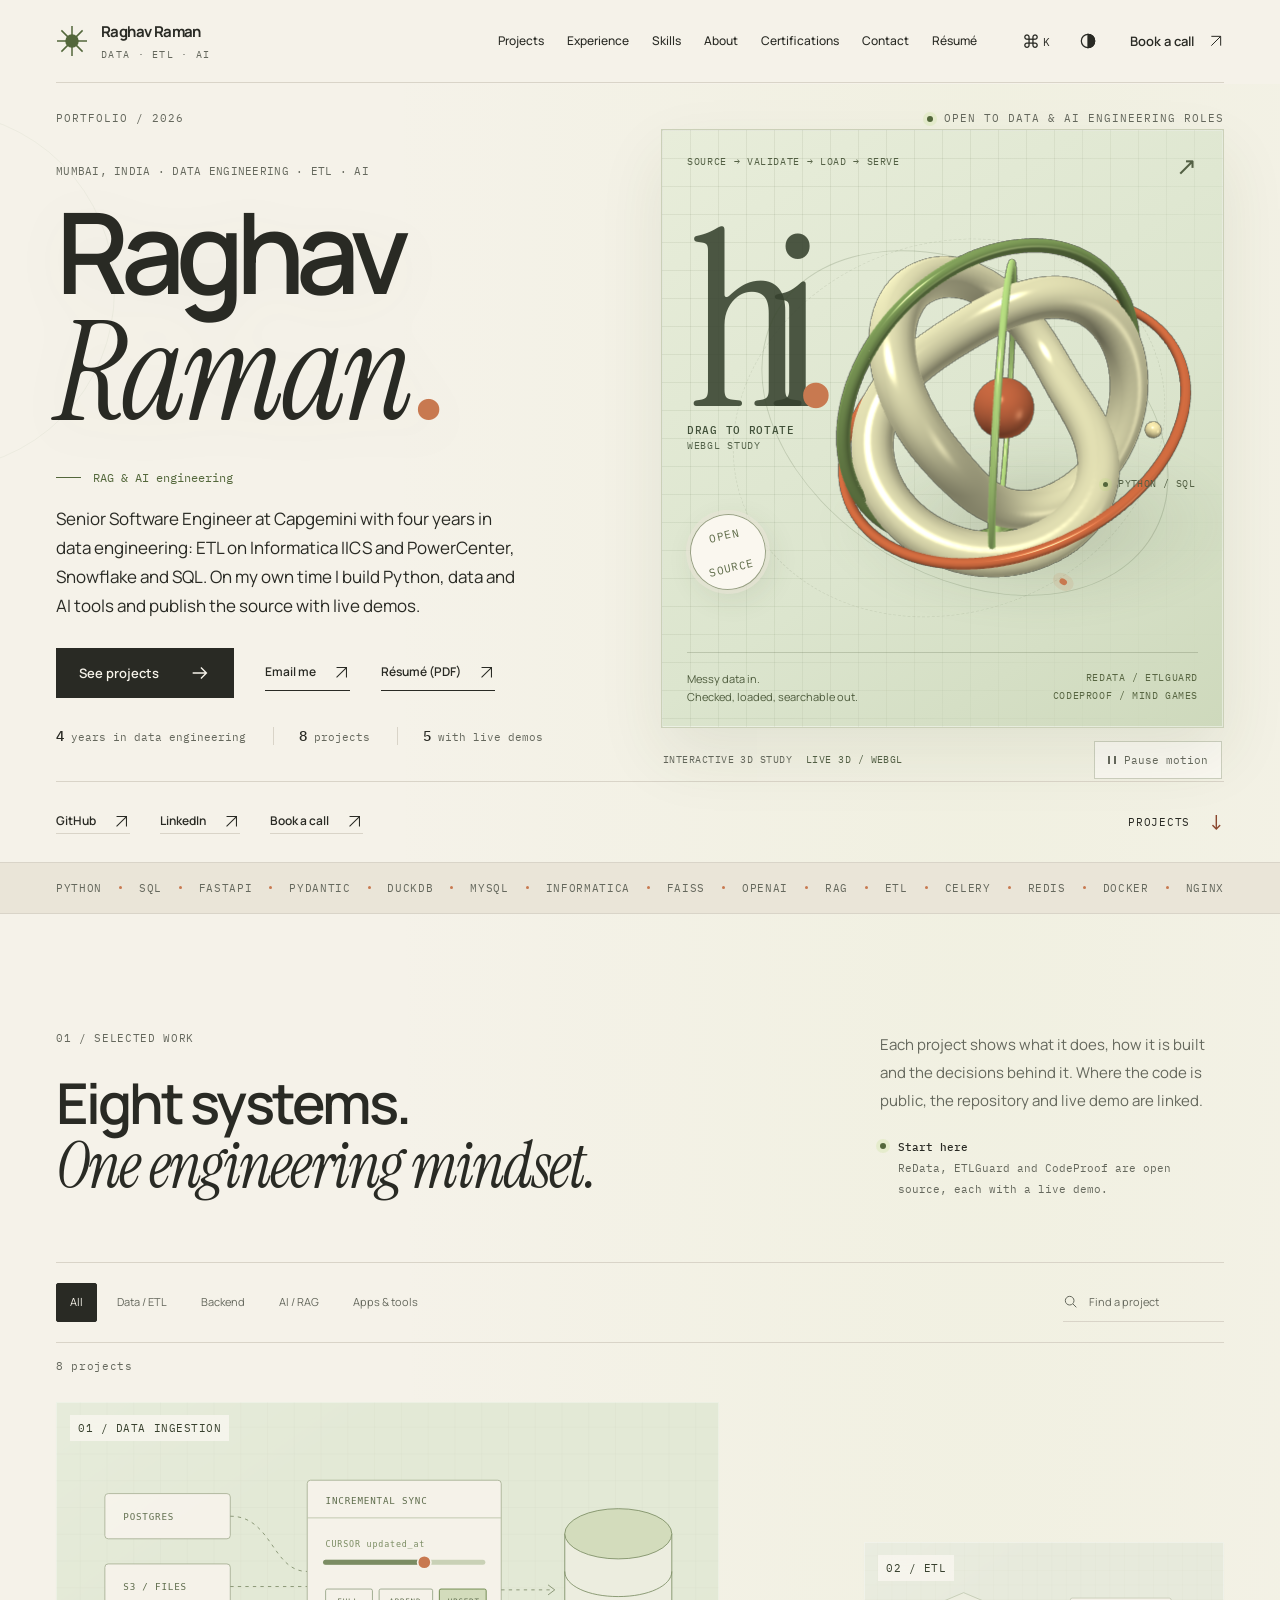
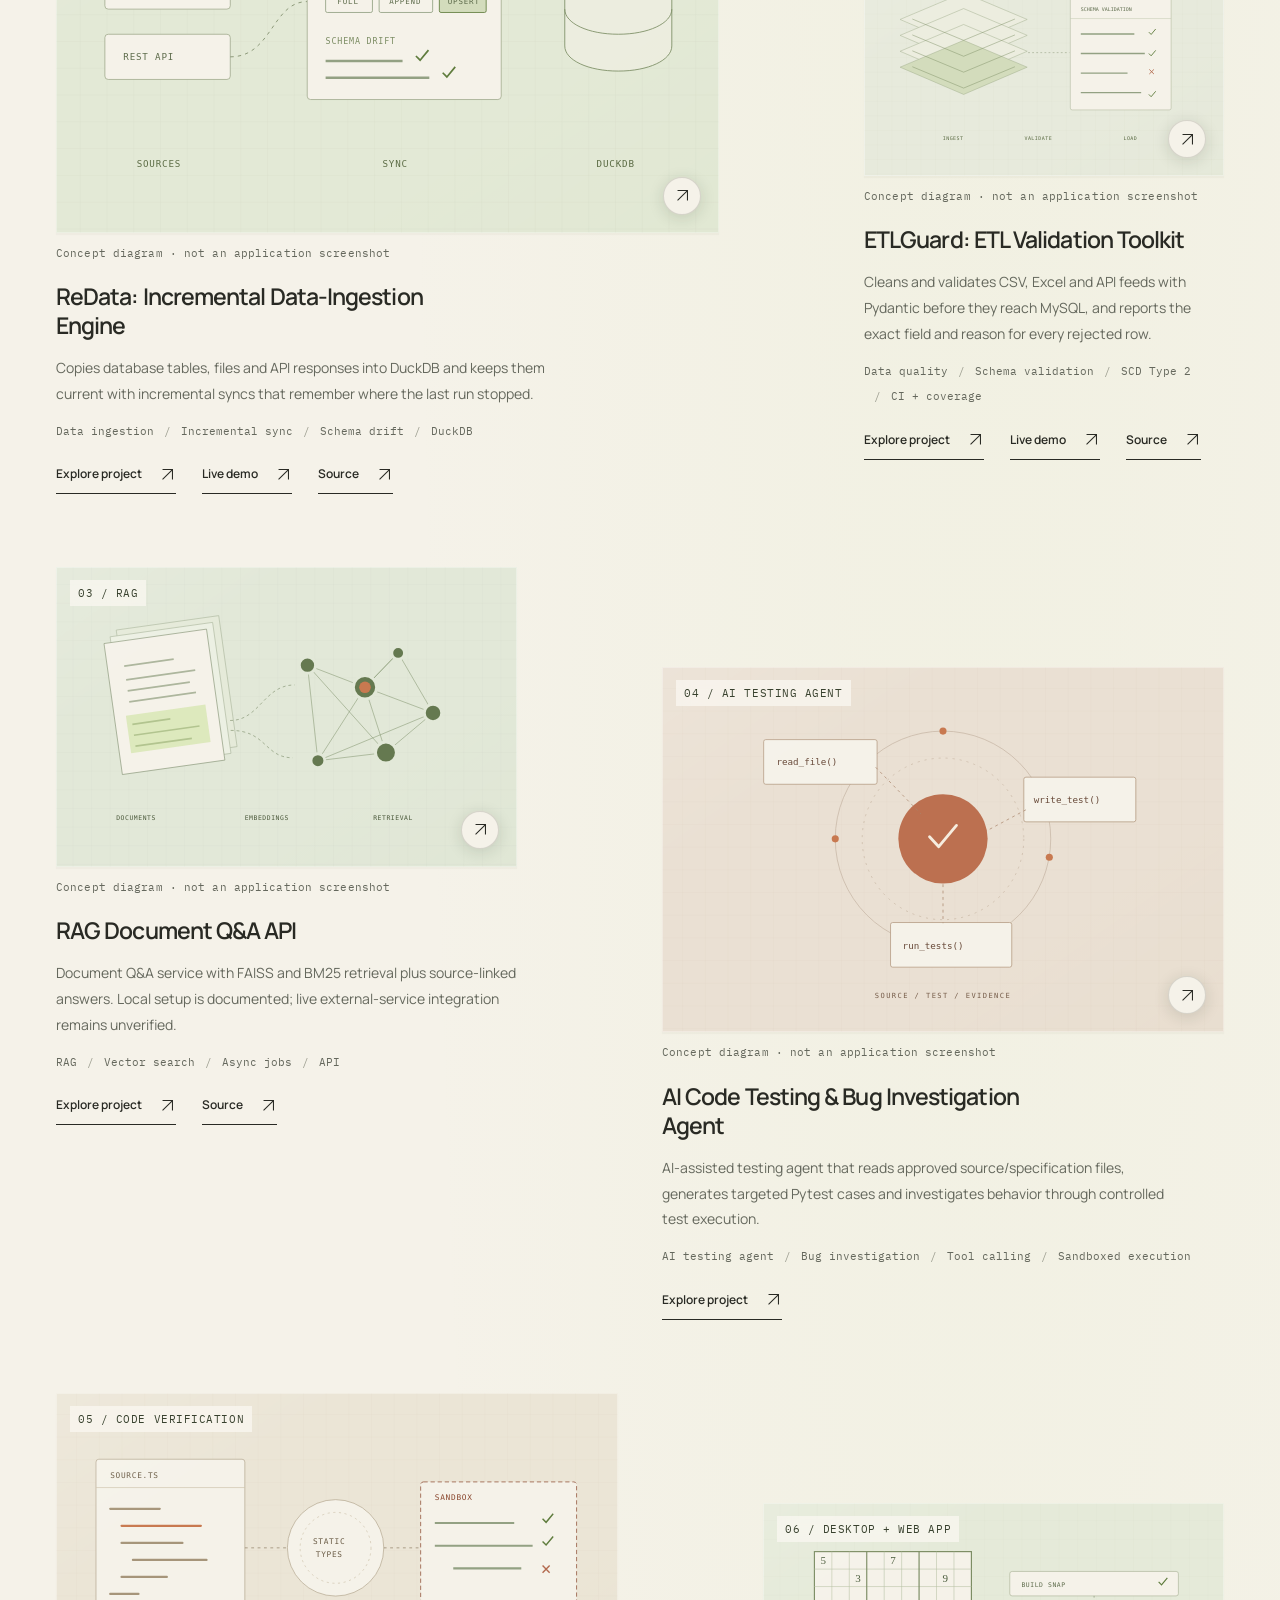
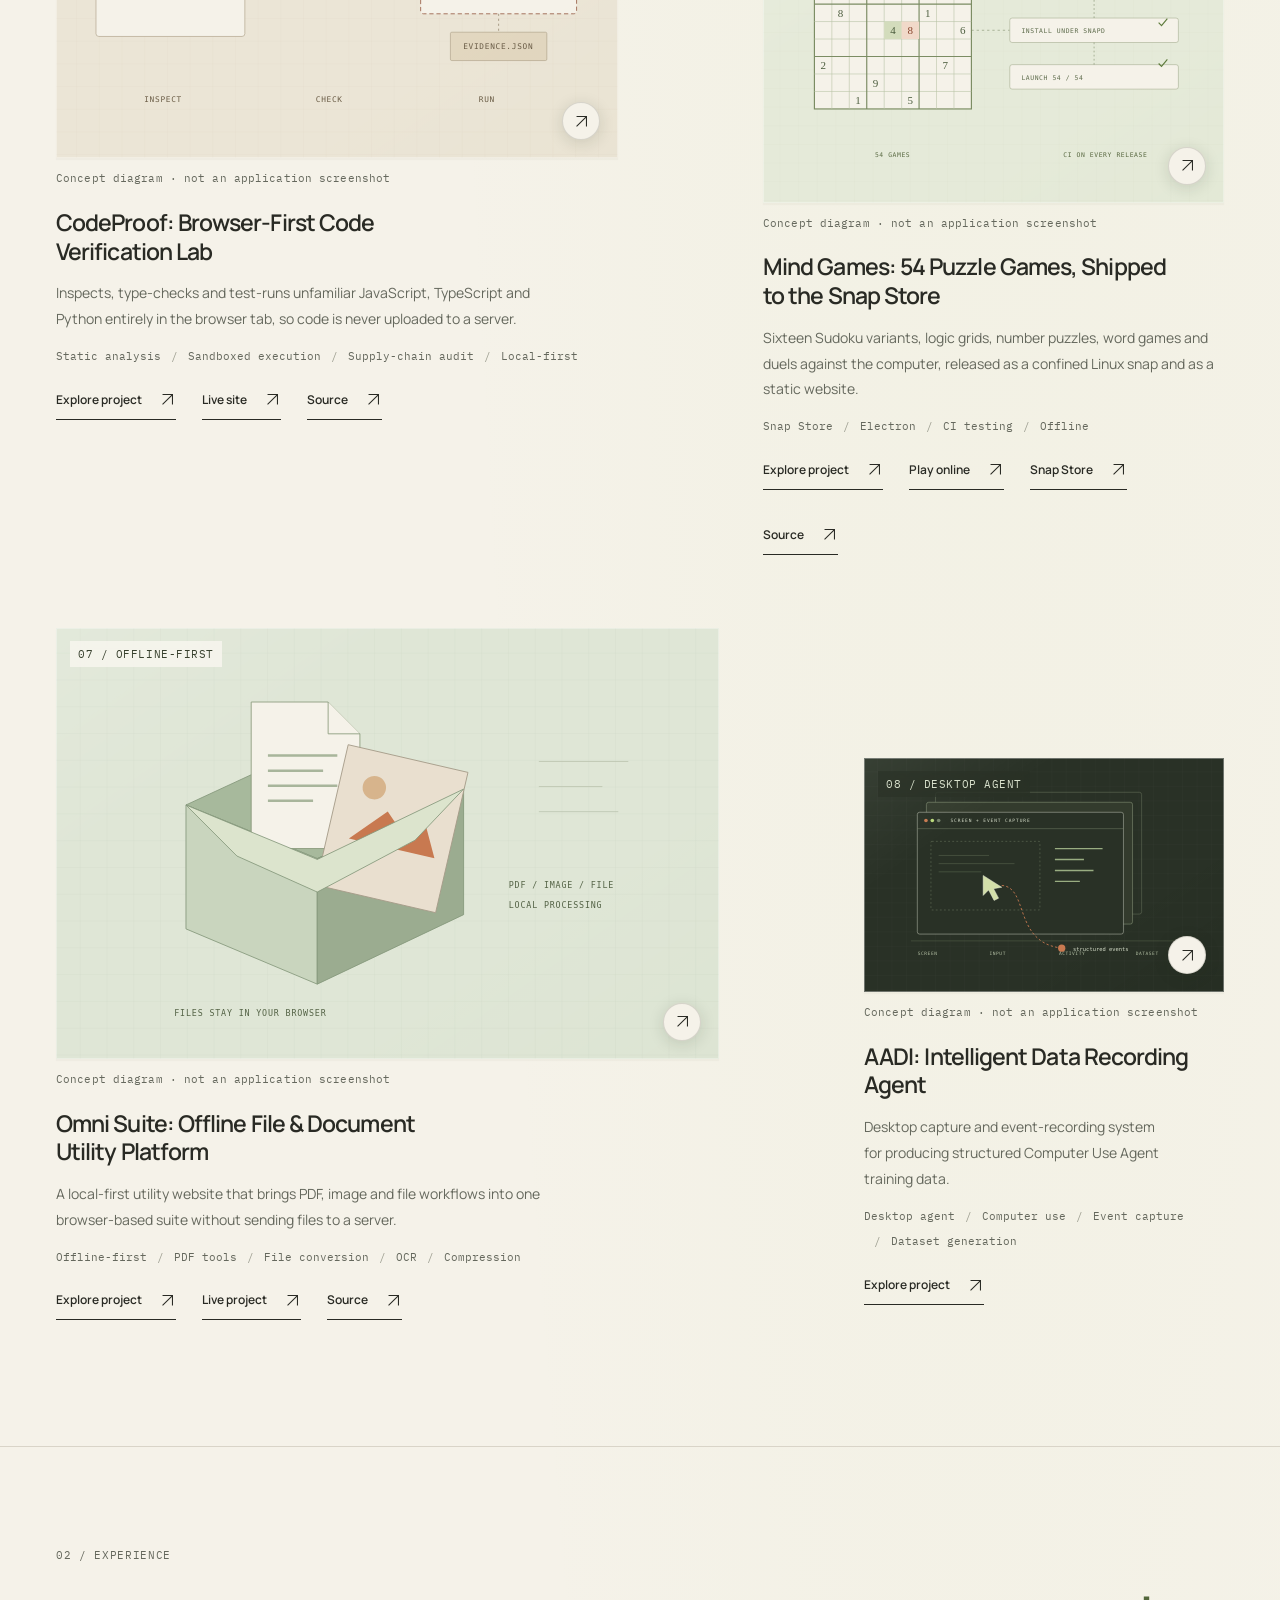
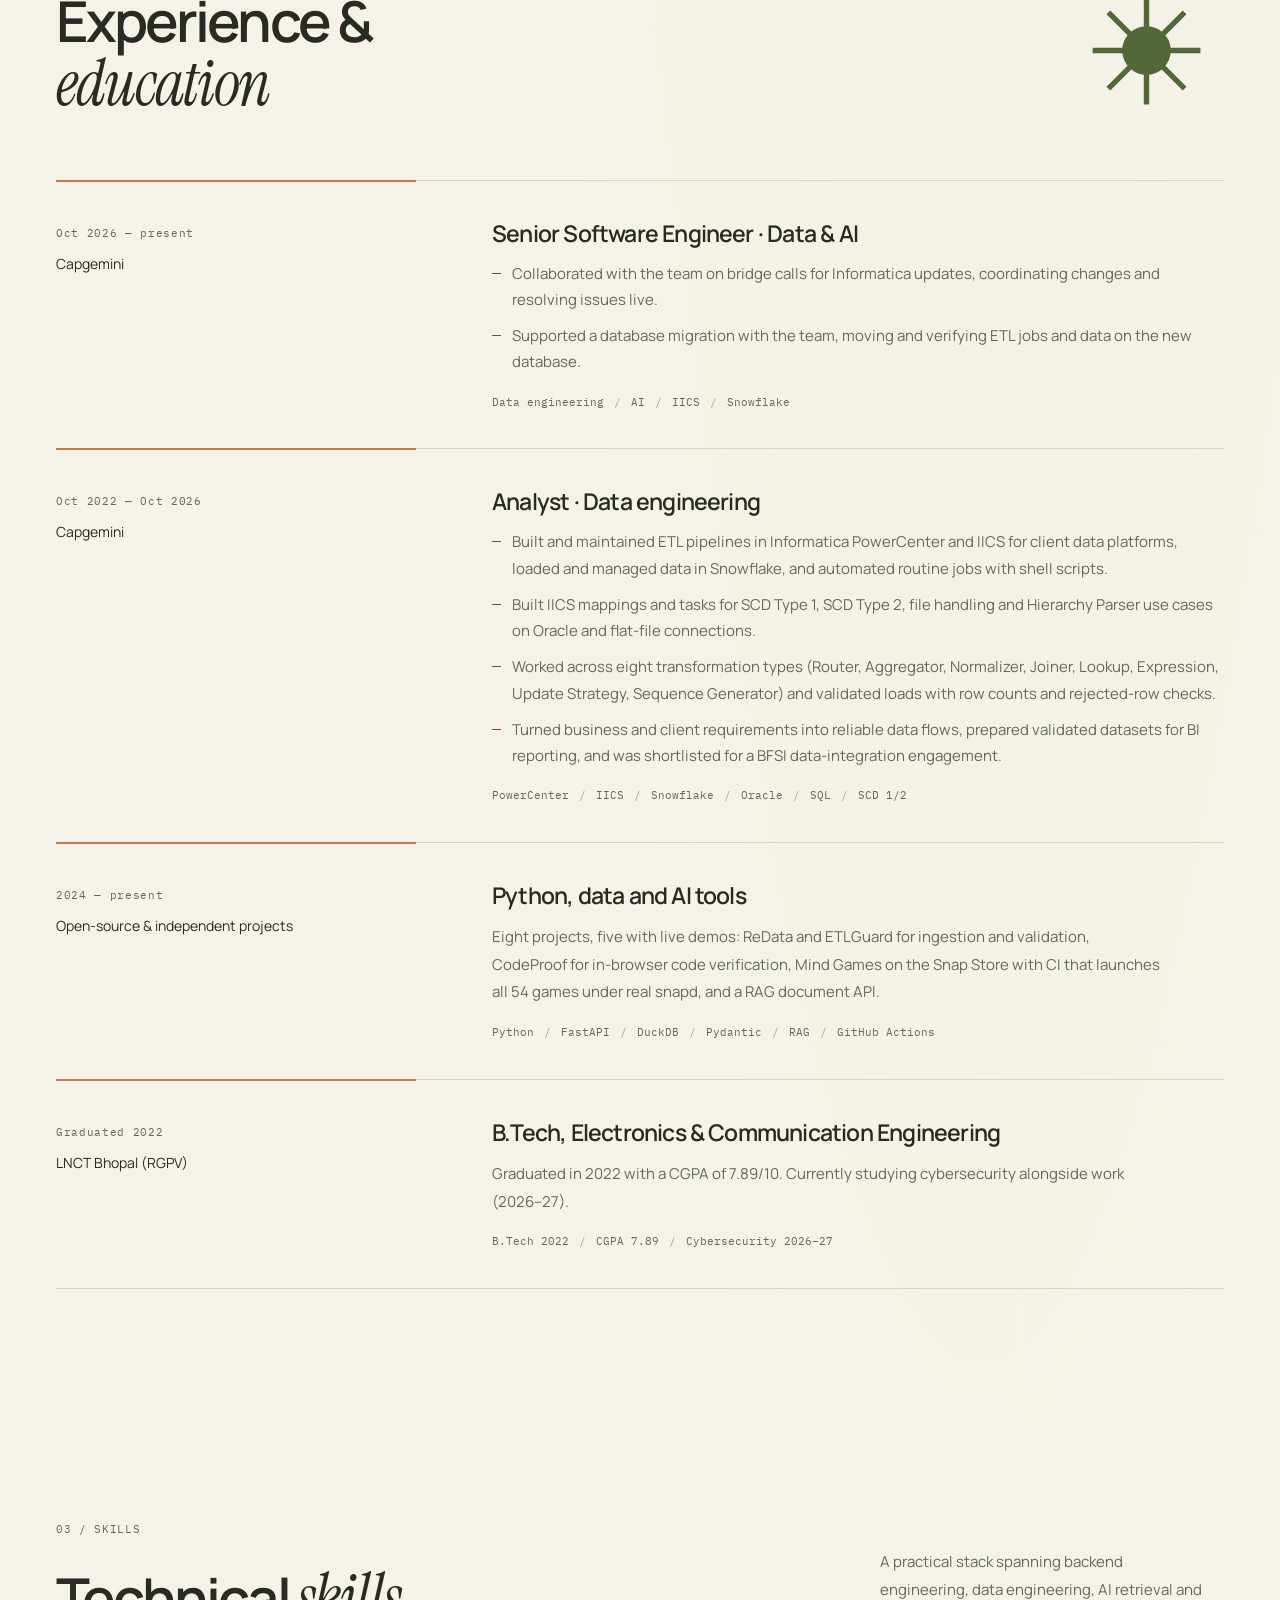
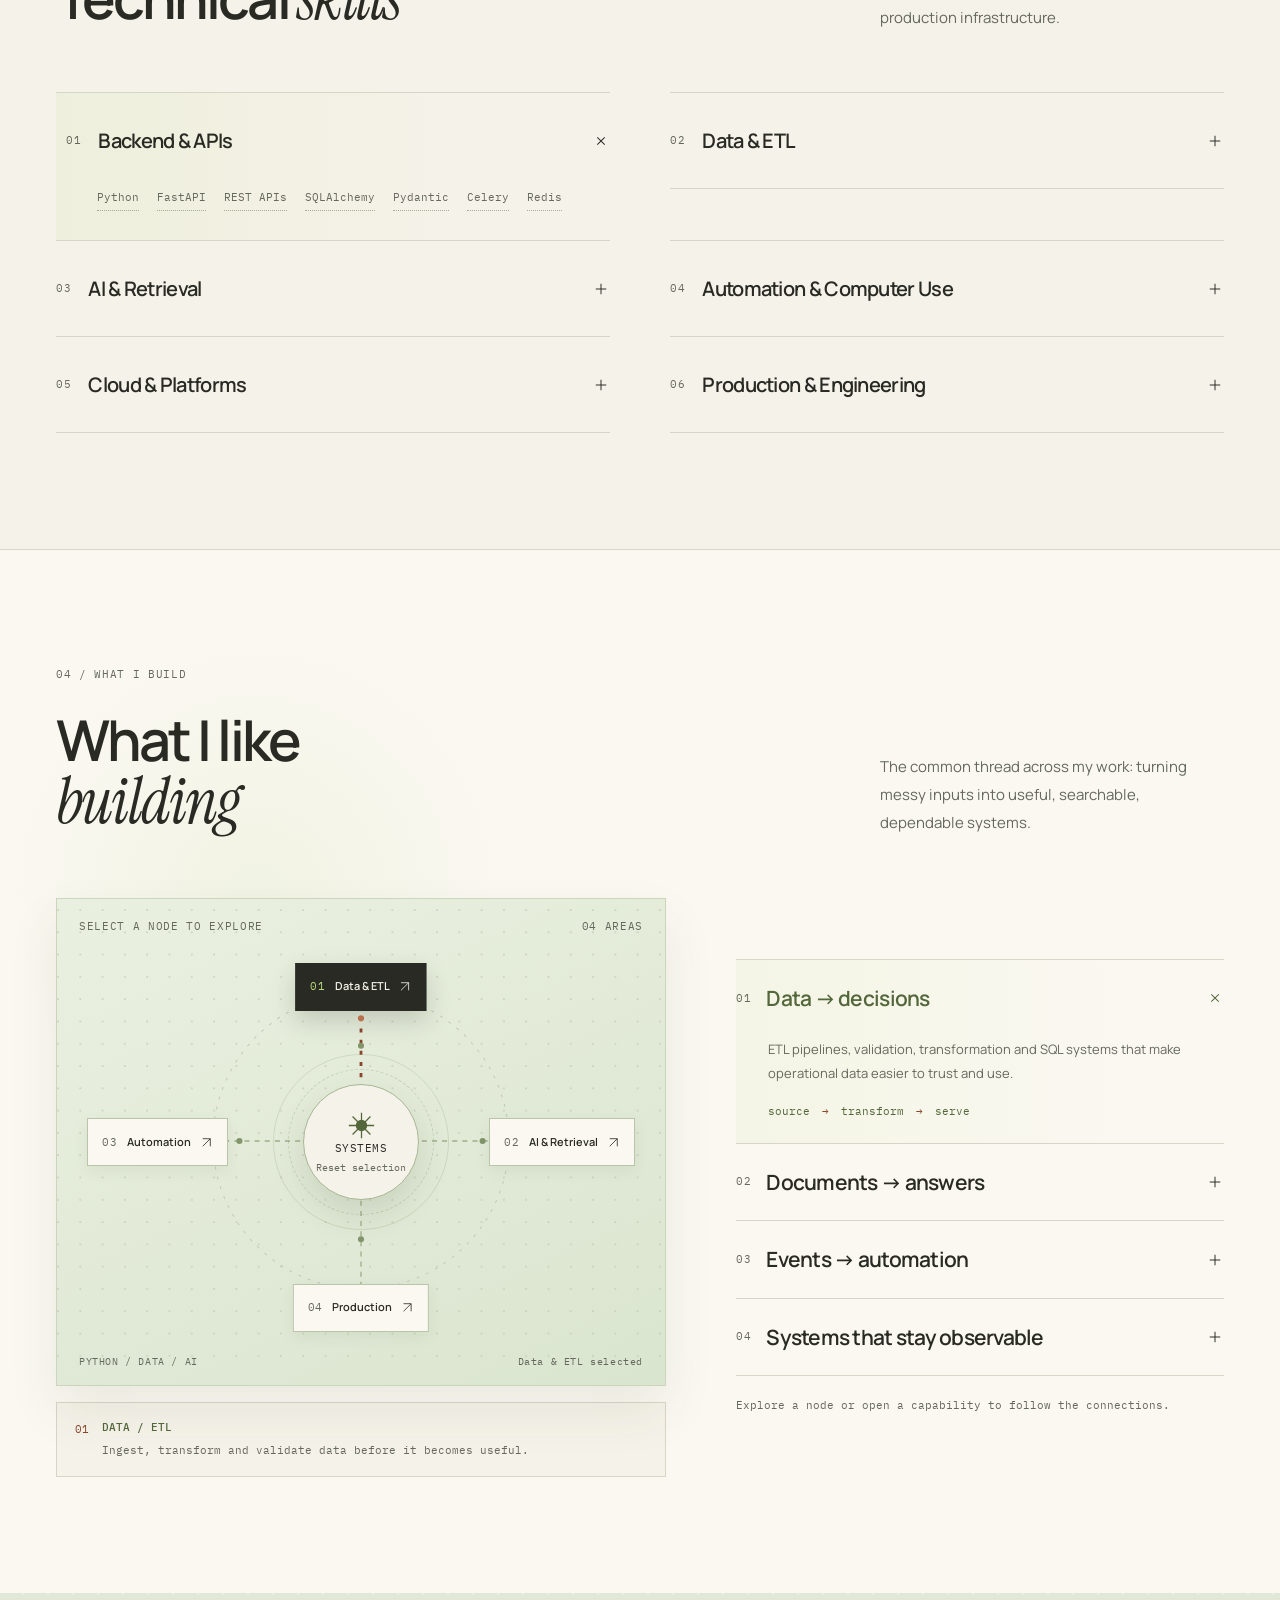
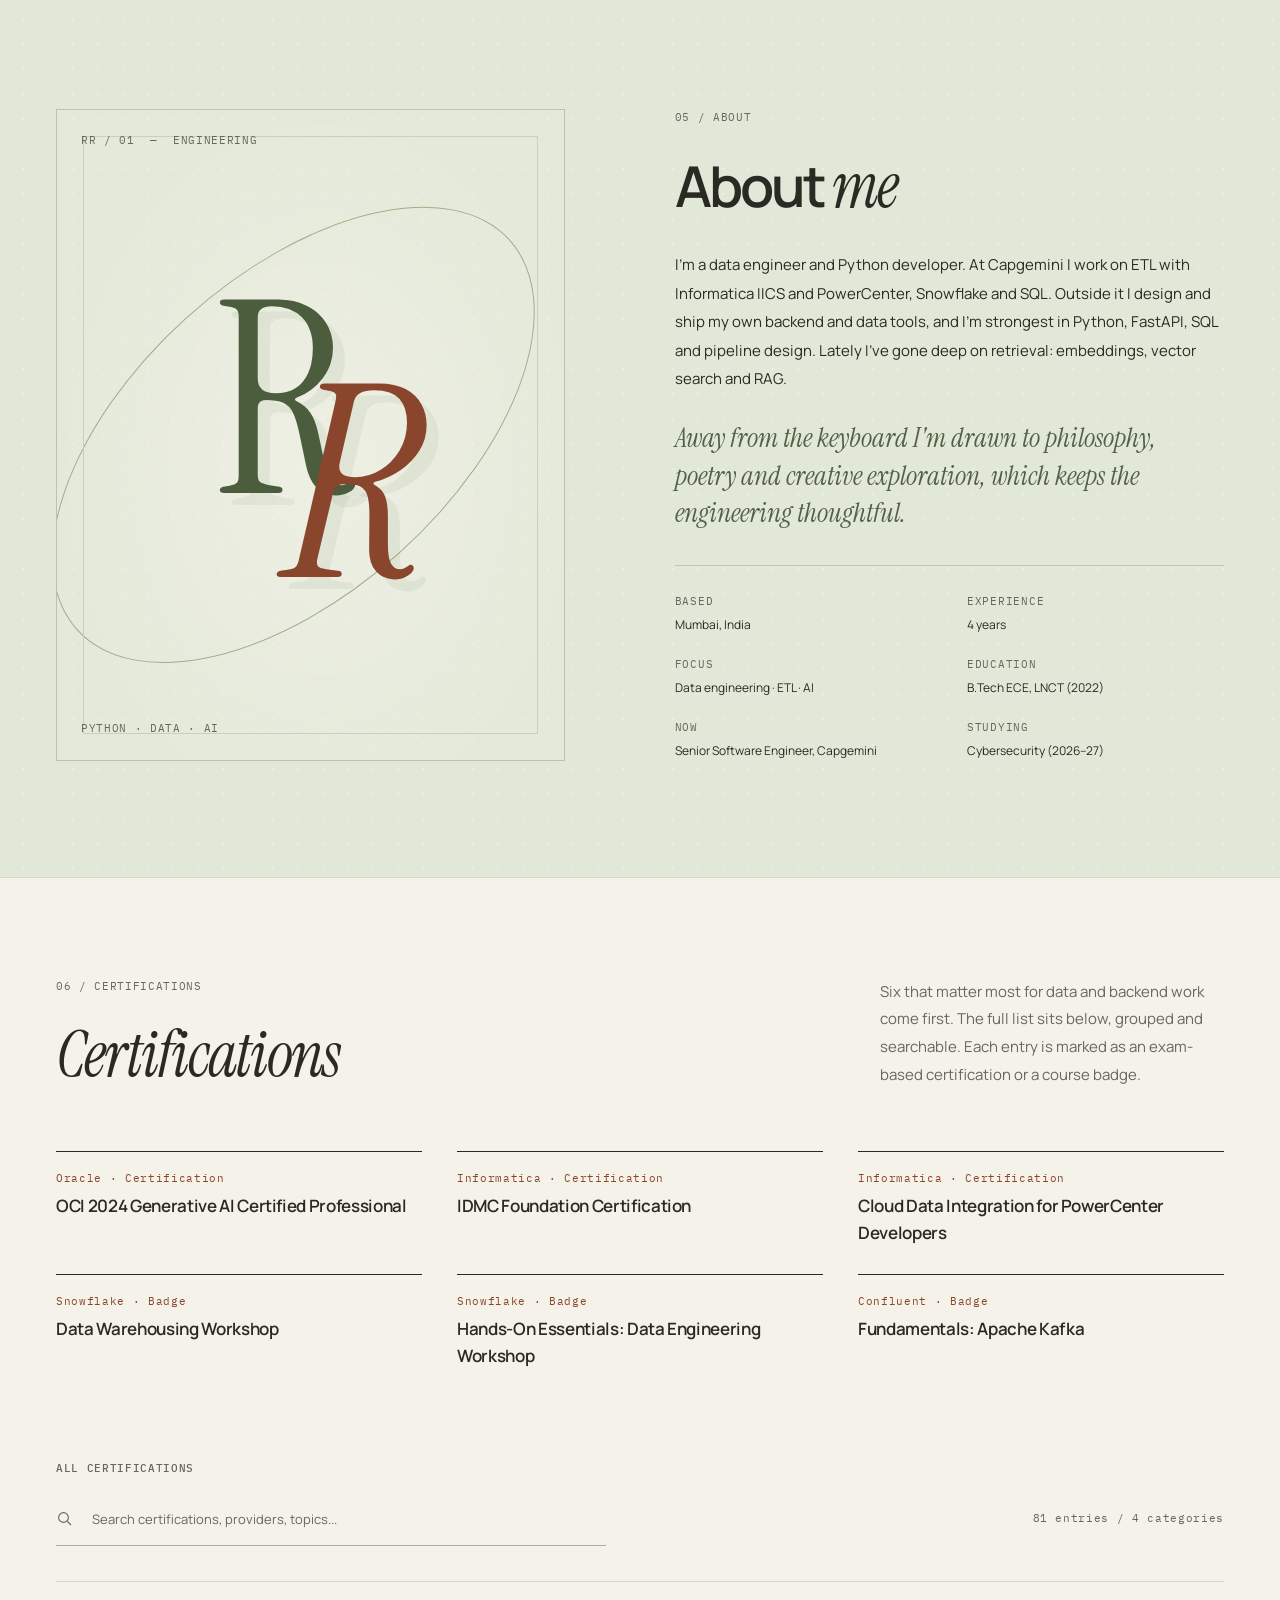
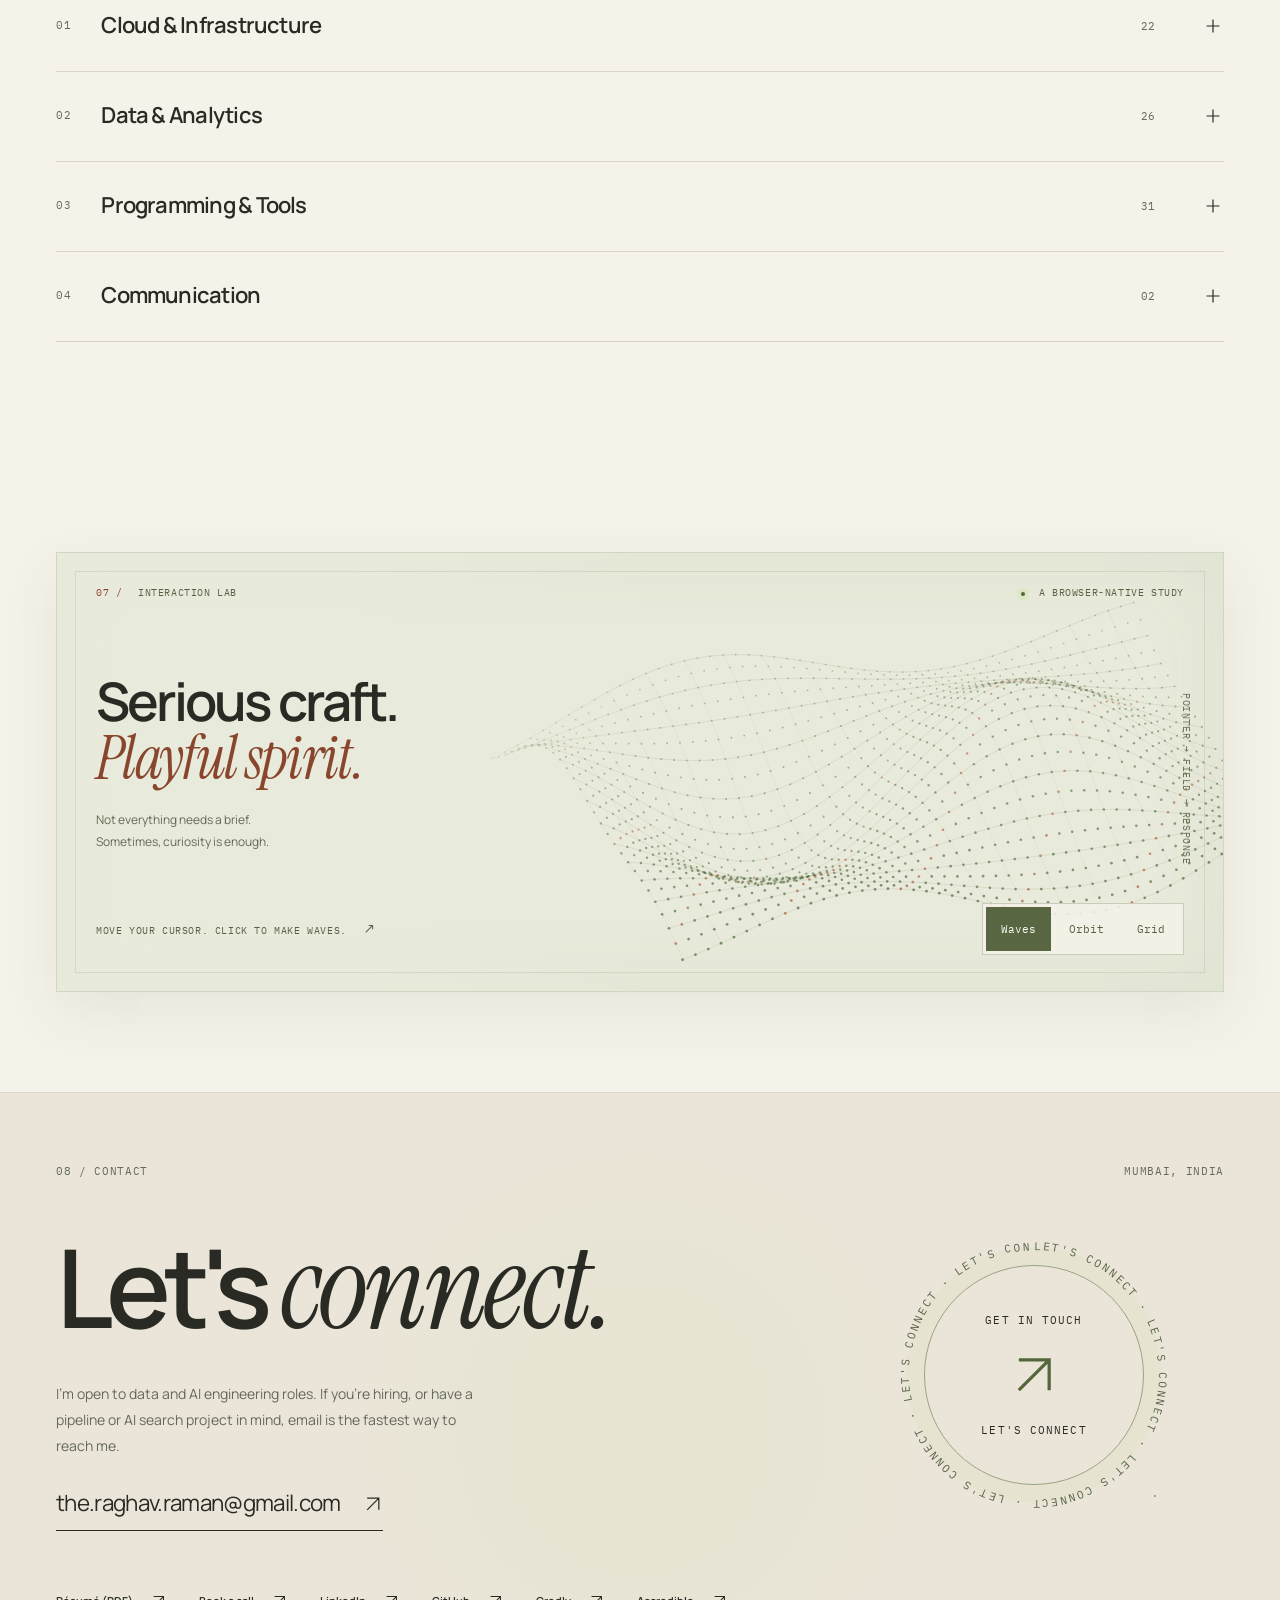
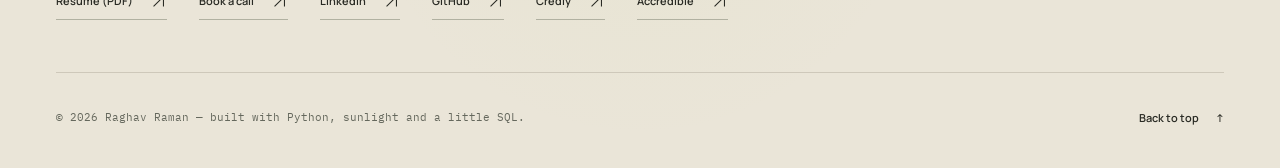
==== index.html @ c4060522 "Certifications: add 22 relevant credentials from Credly and LinkedIn, link 42 to their verification " ====
<!DOCTYPE html>
<html lang="en">
<head>
<meta charset="UTF-8">
<meta content="width=device-width, initial-scale=1.0" name="viewport"/>
<meta content="Raghav Raman — Senior Software Engineer at Capgemini. Data engineering with Informatica IICS, PowerCenter, Snowflake and SQL, plus open-source Python and AI tools with live demos." name="description"/>
<meta content="Raghav Raman — Data Engineer: ETL, Python &amp; AI" property="og:title"/>
<meta content="Data pipelines, Python backends and AI search — with source code and live demos." property="og:description"/>
<meta content="website" property="og:type"/>
<meta content="https://theraghavraman.github.io/the_raghav_raman/" property="og:url"/>
<meta name="twitter:card" content="summary"/>
<link rel="canonical" href="https://theraghavraman.github.io/the_raghav_raman/"/>
<link rel="apple-touch-icon" href="./assets/apple-touch-icon.png"/>
<meta name="theme-color" content="#F5F2E9">
<meta name="color-scheme" content="light">
<title>Raghav Raman — Data Engineer: ETL, Python &amp; AI</title>
<script type="application/ld+json">{"@context":"https://schema.org","@type":"Person","name":"Raghav Raman","jobTitle":"Senior Software Engineer, Data Engineering","url":"https://theraghavraman.github.io/the_raghav_raman/","email":"mailto:the.raghav.raman@gmail.com","address":{"@type":"PostalAddress","addressLocality":"Mumbai","addressRegion":"Maharashtra","addressCountry":"IN"},"worksFor":{"@type":"Organization","name":"Capgemini"},"knowsAbout":["Data engineering","ETL","Informatica IICS","PowerCenter","Snowflake","SQL","Python","FastAPI","RAG"],"sameAs":["https://github.com/theraghavraman","https://www.linkedin.com/in/theraghavraman","https://www.credly.com/users/raghav-raman/"]}</script>
<link rel="icon" href="data:image/svg+xml,%3Csvg xmlns='http://www.w3.org/2000/svg' viewBox='0 0 64 64'%3E%3Crect width='64' height='64' rx='12' fill='%23F5F2E9'/%3E%3Ctext x='9' y='43' font-family='Georgia' font-size='30' fill='%23292A24'%3Err%3C/text%3E%3C/svg%3E" type="image/svg+xml">
<link rel="preconnect" href="https://fonts.googleapis.com">
<link rel="preconnect" href="https://fonts.gstatic.com" crossorigin>
<link href="https://fonts.googleapis.com/css2?family=IBM+Plex+Mono:wght@400;500&family=Instrument+Serif:ital@0;1&family=Manrope:wght@400;500;600;700;800&display=swap" rel="stylesheet">
<style>/* Living Systems Portfolio
   Static HTML + CSS + browser-native JavaScript. No build step.
   01 Tokens | 02 Shared | 03 Navigation | 04 Hero | 05 Work
   06 Capabilities | 07 About | 08 Skills + journey | 09 Process
   10 Playground | 11 Credentials | 12 Contact | 13 Dialogs | 14 Responsive
*/
:root {
  --canvas:#F5F2E9; --parchment:#EAE5D8; --sage:#E2E8D8;
  --ink:#292A24; --secondary:#73756A; --muted:#65685D;
  --copper:#C87950; --copper-ink:#89462D; --lime:#B9D97A;
  --olive:#53673B; --line:#D9D4C8; --surface:#FAF8F1;
  --sans:'Manrope',Arial,Helvetica,sans-serif;
  --serif:'Instrument Serif',Georgia,'Times New Roman',serif;
  --mono:'IBM Plex Mono','Courier New',monospace;
  --header-height:83px; --ease:cubic-bezier(.2,.75,.2,1);
}
* {box-sizing:border-box}
html {scroll-behavior:smooth;scroll-padding-top:110px;color-scheme:light}
body {margin:0;background:var(--canvas);color:var(--ink);font-family:var(--sans);font-size:16px;line-height:1.7;-webkit-font-smoothing:antialiased;transition:background-color .25s}
body[data-palette="sage"] {--canvas:#EDF0E5;--surface:#F5F6ED;--parchment:#E5E9DA;--sage:#DCE4CF;--line:#CCD3BF}
body.modal-open {overflow:hidden}
::selection {background:var(--lime);color:var(--ink)}
a {color:inherit;text-decoration:none}
button,input,select {font:inherit;color:inherit}
button {cursor:pointer}
button:disabled {cursor:default}
button {touch-action:manipulation}
button,a,input,summary { -webkit-tap-highlight-color:transparent }
button:focus-visible,a:focus-visible,input:focus-visible,summary:focus-visible,[tabindex]:focus-visible {outline:2px solid var(--copper-ink);outline-offset:5px}
button {border:0}
input {min-width:0}
img,svg {max-width:100%}
img {display:block;height:auto}
svg.icon {width:20px;height:20px;flex-shrink:0;vertical-align:middle}
.icon-sprite {position:absolute;width:0;height:0;overflow:hidden}
figure,p,h1,h2,h3,h4,dl {margin:0}
ul,ol {margin:0}
h1,h2,h3,h4 {font-weight:600}
h2 {font-size:clamp(44px,4.4vw,67px);letter-spacing:-.052em;line-height:1.06}
h2 em {font-family:var(--serif);font-weight:400;letter-spacing:-.028em;font-size:1.12em}
h3 {font-size:24px;letter-spacing:-.035em;line-height:1.35}
h4 {font-size:16px;line-height:1.5;letter-spacing:-.015em}
p {text-wrap:pretty}
[hidden] {display:none!important}
.shell {width:min(1328px,calc(100% - 112px));margin-inline:auto;min-width:0}
.section {padding:116px 0;scroll-margin-top:16px}
.eyebrow,.mono,.row-index {font-family:var(--mono);font-size:11px;font-weight:400;letter-spacing:.06em;line-height:1.6}
.eyebrow {text-transform:uppercase;color:var(--muted);margin-bottom:26px}
.mono {color:var(--muted)}
.sr-only {position:absolute!important;width:1px;height:1px;padding:0;margin:-1px;overflow:hidden;clip:rect(0,0,0,0);white-space:nowrap;border:0}
.js-only {display:none!important}
.enhanced .js-only {display:flex!important}
.skip-link {position:fixed;z-index:900;left:16px;top:12px;transform:translateY(-180%);padding:12px 20px;background:var(--ink);color:var(--canvas)}
.skip-link:focus {transform:none}
.button {min-height:50px;padding:13px 22px;display:inline-flex;align-items:center;justify-content:center;gap:30px;font-size:13px;font-weight:600;border:1px solid transparent;transition:background .2s,color .2s,transform .3s var(--ease)}
.button-primary {background:var(--ink);color:var(--canvas)}
.button-primary:hover {background:var(--olive);transform:translateY(-2px)}
.button .icon {width:22px;height:22px}
.text-link {display:inline-flex;align-items:center;justify-content:space-between;gap:17px;padding:9px 0;border:0;border-bottom:1px solid currentColor;background:transparent;font-size:12px;font-weight:600;line-height:1.5;transition:color .2s}
.text-link:hover {color:var(--copper-ink)}
.text-link .icon {width:17px;height:17px;transition:transform .3s var(--ease)}
.text-link:hover .icon {transform:translate(2px,-2px)}
.icon-button {display:inline-flex;align-items:center;justify-content:center;gap:3px;min-width:42px;min-height:42px;padding:9px;background:transparent;border:1px solid transparent;border-radius:50%;transition:background .2s,border-color .2s}
.icon-button:hover {background:var(--parchment);border-color:var(--line)}
.status-dot {display:inline-block;width:6px;height:6px;border-radius:50%;background:var(--olive);box-shadow:0 0 0 4px rgb(185 217 122 / 20%);flex-shrink:0}
.section-heading {display:grid;grid-template-columns:minmax(0,1.8fr) minmax(0,.82fr);gap:70px;align-items:end;margin-bottom:62px}
.heading-aside {max-width:360px;color:var(--muted);font-size:15px;line-height:1.85;justify-self:end}
.result-count {margin:15px 0 26px;font-size:11px;color:var(--muted)}
.empty-state {border:1px dashed var(--line);padding:42px;text-align:center;color:var(--muted)}
.empty-state h3 {margin-bottom:8px;color:var(--ink)}
.empty-state button {margin-top:20px}
.reading-progress {position:fixed;inset:0 0 auto;height:2px;z-index:300;pointer-events:none}
.reading-progress span {display:block;width:0;height:100%;background:var(--copper)}
/* 03 Navigation */
.site-header {position:sticky;top:0;z-index:100;background:var(--canvas);border-bottom:1px solid transparent;transition:border-color .2s,box-shadow .2s}
.site-header.is-scrolled {border-color:var(--line)}
.header-inner {min-height:var(--header-height);display:flex;align-items:center;gap:35px;border-bottom:1px solid var(--line)}
.is-scrolled .header-inner {border-color:transparent}
.brand {display:flex;align-items:center;gap:13px;font-size:15px;font-weight:700;letter-spacing:-.04em;white-space:nowrap}
.brand>.icon {width:32px;height:32px;color:var(--olive)}
.brand-sub {display:block;font:10px/1.7 var(--mono);letter-spacing:.13em;margin-top:1px;color:var(--muted)}
.main-nav {margin-left:auto;display:flex;align-items:center;gap:23px}
.main-nav a {position:relative;font-size:13px;font-weight:500;padding:10px 0}
.main-nav a::after {content:'';height:1px;position:absolute;left:0;right:0;bottom:5px;background:var(--copper-ink);transform:scaleX(0);transform-origin:left;transition:transform .2s}
.main-nav a:hover::after,.main-nav a[aria-current="location"]::after {transform:scaleX(1)}
.main-nav a[aria-current="location"] {color:var(--copper-ink)}
.header-actions {display:flex;align-items:center;gap:7px}
.shortcut-symbol {font-size:18px;font-family:var(--sans)}
.key-label {font:11px var(--mono);margin-top:1px}
.header-cta {font-size:13px;font-weight:600;display:flex;align-items:center;gap:14px;padding:11px 0 11px 14px;white-space:nowrap}
.header-cta .icon {width:16px;height:16px}
.header-cta:hover {color:var(--copper-ink)}
.enhanced .menu-button {display:none!important}
/* 04 Hero */
.hero-section {position:relative}
.hero-overline {display:flex;align-items:center;justify-content:space-between;padding-top:26px}
.hero-overline .mono {font-size:11px;letter-spacing:.09em}
.hero-status {display:flex;align-items:center;gap:11px}
.hero-layout {display:grid;grid-template-columns:minmax(0,1fr) minmax(0,1fr);gap:42px;align-items:center}
.hero-copy {position:relative;padding:35px 0 36px;z-index:1}
.hero-copy .eyebrow {font-size:11px;letter-spacing:.025em;margin-bottom:20px}
h1 {font-size:clamp(92px,8.8vw,148px);font-weight:600;line-height:.91;letter-spacing:-.075em;margin:0 0 29px}
h1>span:first-child {display:block}
h1 em {font-family:var(--serif);font-weight:400;letter-spacing:-.025em;font-size:1.22em;line-height:.95}
.name-period {color:var(--copper);font-family:var(--serif);font-size:1.3em;letter-spacing:-.08em}
.role {font-family:var(--mono);font-size:12px;line-height:1.6;margin-bottom:18px;min-height:20px;display:flex;align-items:center;gap:12px;color:var(--olive)}
.role-dash {width:25px;height:1px;background:var(--olive);flex-shrink:0}
#role {transition:opacity .2s}
.hero-lede {font-size:17px;line-height:1.7;max-width:46ch;color:var(--ink)}
.hero-actions {display:flex;gap:31px;align-items:center;flex-wrap:wrap;margin-top:27px}
.hero-proof {display:flex;gap:27px;margin-top:29px;color:var(--muted);font:11px var(--mono)}
.hero-proof>span {display:flex;align-items:baseline;gap:7px}
.hero-proof>span+span {border-left:1px solid var(--line);padding-left:25px}
.hero-proof b {font-size:14px;color:var(--ink);font-weight:500}
.hero-art {min-width:0;position:relative;margin-right:-12px}
.art-top,.art-bottom {display:flex;align-items:center;justify-content:space-between;gap:12px}
.art-top {padding:0 23px 0 20px;margin-top:20px}
.art-top .mono,.art-bottom .mono {font-size:11px;letter-spacing:.09em}
.art-surface {position:relative;perspective:1000px}
.sculpture {width:100%;height:auto;animation:formFloat 9s ease-in-out infinite;transform-origin:50% 50%;transition:filter .3s}
.art-bottom {padding:0 23px 0 20px;margin-top:-6px}
.motion-button {display:flex;gap:9px;align-items:center;min-height:38px;border:0;background:none;font:11px var(--mono);color:var(--muted);padding:8px 0}
.motion-button:hover {color:var(--ink)}
.motion-indicator {width:8px;height:8px;display:block;border-left:2px solid currentColor;border-right:2px solid currentColor}
.is-paused .motion-indicator {border:0;border-left:7px solid currentColor;border-top:4px solid transparent;border-bottom:4px solid transparent;width:0}
.hero-baseline {display:flex;align-items:center;gap:30px;padding:26px 0;border-top:1px solid var(--line)}
.hero-baseline p {font:11px var(--mono);color:var(--muted)}
.hero-baseline .text-link {font-size:12px;padding:3px 0;border-color:var(--line)}
.scroll-cue {margin-left:auto;display:flex;align-items:center;gap:20px;font:11px var(--mono);letter-spacing:.07em}
.scroll-cue span {font-size:21px;color:var(--copper-ink)}
.stack-strip {border-top:1px solid var(--line);border-bottom:1px solid var(--line);background:var(--parchment)}
.stack-items {display:flex;flex-wrap:wrap;justify-content:space-between;align-items:center;gap:12px;padding:18px 0;font:11px var(--mono);letter-spacing:.06em;color:var(--muted)}
.stack-items i {width:3px;height:3px;background:var(--copper);border-radius:50%}
@keyframes formFloat {0%,100%{transform:translateY(0) rotate(-1deg)}50%{transform:translateY(-8px) rotate(1deg)}}
/* 05 Editorial project gallery */
.projects-section {padding-bottom:126px}
.spotlight {display:flex;gap:12px;align-items:flex-start;font:11px/1.9 var(--mono);margin-top:23px}
.spotlight .status-dot {margin-top:6px}
.spotlight b {font-weight:500;color:var(--ink)}
.project-tools {align-items:center;justify-content:space-between;gap:22px;padding:20px 0;border-block:1px solid var(--line)}
.project-filters {display:flex;gap:6px;flex-wrap:wrap}
.filter {padding:9px 13px;min-height:38px;font-size:11px;border:1px solid transparent;background:transparent;color:var(--muted);border-radius:2px;transition:background .2s,color .2s,border-color .2s}
.filter:hover {border-color:var(--line);color:var(--ink)}
.filter.active {background:var(--ink);color:var(--canvas);border-color:var(--ink)}
.project-search {display:flex;align-items:center;gap:10px;min-width:0;border-bottom:1px solid var(--line);max-width:192px}
.project-search .icon {width:16px;height:16px;color:var(--muted)}
.project-search input {border:0;background:transparent;width:100%;padding:8px 0;font-size:11px;min-height:38px}
.project-search input::placeholder {color:var(--muted);opacity:1}
.project-grid {display:grid;grid-template-columns:repeat(12,minmax(0,1fr));gap:63px 44px;align-items:start}
.project-card {min-width:0}
.project-card:nth-child(1) {grid-column:1 / span 7}
.project-card:nth-child(2) {grid-column:9 / span 4;margin-top:140px}
.project-card:nth-child(3) {grid-column:1 / span 5;margin-top:10px}
.project-card:nth-child(4) {grid-column:7 / span 6;margin-top:110px}
.project-card:nth-child(5) {grid-column:1 / span 6;margin-top:10px}
.project-card:nth-child(6) {grid-column:8 / span 5;margin-top:120px}
.project-card:nth-child(7) {grid-column:1 / span 7;margin-top:10px}
.project-card:nth-child(8) {grid-column:9 / span 4;margin-top:140px}
.project-grid.is-filtered {grid-template-columns:repeat(2,minmax(0,1fr));gap:50px}
.project-grid.is-filtered .project-card {display:block;grid-column:auto;margin:0;padding:0}
.project-preview {display:block;position:relative;isolation:isolate;overflow:hidden;background:var(--parchment);aspect-ratio:800/520}
.project-preview img {width:100%;height:100%;object-fit:cover;transition:transform .8s var(--ease);transform-origin:center}
.project-preview:hover img,.project-preview:focus-visible img {transform:scale(1.035)}
.preview-index {position:absolute;left:23px;top:20px;font:11px var(--mono);color:#38412e;letter-spacing:.05em}
.project-aadi .preview-index {color:#d8e0cc}
.preview-arrow {width:38px;height:38px;position:absolute;bottom:18px;right:18px;background:var(--canvas);border:1px solid rgb(41 42 36 / 15%);border-radius:50%;display:flex;align-items:center;justify-content:center;transition:background .25s,transform .25s}
.project-preview:hover .preview-arrow,.project-preview:focus-visible .preview-arrow {background:var(--lime);transform:rotate(5deg)}
.preview-arrow .icon {width:17px;height:17px}

/* Reference-style green cursor that appears over project previews. */
.project-cursor {position:fixed;left:0;top:0;z-index:120;width:84px;height:84px;border-radius:50%;display:grid;align-content:center;justify-items:center;gap:2px;background:var(--lime);color:var(--ink);pointer-events:none;opacity:0;will-change:transform;transition:opacity .2s}
.project-cursor span {font:10px/1.35 var(--mono);letter-spacing:.07em;text-align:center}
.project-cursor::after {content:"";position:absolute;inset:5px;border:1px solid rgb(0 0 0 / 18%);border-radius:50%}
.project-cursor.is-active {opacity:1}
body.project-cursor-active .project-preview {cursor:none}
.visual-disclosure {font:10px/1.6 var(--mono);color:var(--muted);margin:12px 0 20px;letter-spacing:.01em}
.project-body h3 {font-size:clamp(21px,1.8vw,28px);line-height:1.25;letter-spacing:-.04em;max-width:28ch;margin-bottom:15px}
.project-summary {font-size:15px;color:var(--muted);line-height:1.85;max-width:57ch}
.project-meta {display:flex;flex-wrap:wrap;gap:8px 0;margin-top:16px;font:11px/1.6 var(--mono);color:var(--muted)}
.project-meta span+span::before {content:'/';margin:0 10px;color:#9e9f91}
.project-actions {display:flex;align-items:flex-start;gap:26px;flex-wrap:wrap;margin-top:15px}
.project-source {min-width:0;max-width:100%}
.project-source[open] {flex:1 0 100%}
summary {cursor:pointer;list-style:none}
summary::-webkit-details-marker {display:none}
.project-source>summary {display:inline-flex;font-size:12px;min-height:39px}
.project-live {font-size:12px;min-height:39px}
.project-detail-content {padding:20px 0}
.project-stackline {font:11px/1.9 var(--mono);color:var(--muted);margin-bottom:27px}
.detail-columns {display:grid;grid-template-columns:1.2fr 1fr;gap:32px}
.detail-columns h4 {font:11px var(--mono);text-transform:uppercase;letter-spacing:.08em;color:var(--copper-ink);margin-bottom:19px}
.detail-columns ul {padding-left:18px;color:var(--muted);font-size:13px}
.detail-columns li+li {margin-top:12px}
.detail-columns li::marker {color:var(--copper)}
.detail-columns code {background:var(--parchment);padding:2px 3px;font:11px var(--mono);overflow-wrap:anywhere}
.detail-stack {display:flex;gap:8px;flex-wrap:wrap}
.detail-stack span {font:11px var(--mono);padding:6px 8px;border:1px solid var(--line)}
.project-signal {margin-top:25px;padding-top:18px;border-top:1px solid var(--line);font-size:12px;line-height:1.9;color:var(--muted)}
/* 06 Interactive systems map and capabilities */
.capabilities-section {border-top:1px solid var(--line);background:var(--surface)}
.systems-layout {display:grid;grid-template-columns:minmax(0,1.25fr) minmax(0,1fr);gap:70px;align-items:center}
.systems-map {position:relative;aspect-ratio:600/480;min-width:0;background:var(--sage);border:1px solid #cdd4be}
.map-heading,.map-caption {position:absolute;left:22px;right:22px;display:flex;justify-content:space-between;gap:10px;font-size:11px;z-index:1}
.map-heading {top:19px}
.map-caption {bottom:15px;font-size:10px}
.map-lines {width:100%;height:100%;position:absolute;inset:0}
.map-lines [data-edge] {transition:stroke .25s,stroke-width .25s}
.map-lines .edge-active {stroke:var(--copper-ink);stroke-width:2}
.map-center {position:absolute;left:50%;top:50%;transform:translate(-50%,-50%);width:116px;height:116px;border-radius:50%;border:1px solid #a8b794;background:var(--canvas);display:flex;flex-direction:column;align-items:center;justify-content:center;gap:2px;padding:8px}
.map-center:hover {border-color:var(--olive)}
.map-center .icon {width:27px;height:27px;color:var(--olive)}
.map-center strong {font:11px var(--mono);letter-spacing:.04em}
.map-center small {font:10px var(--mono);color:var(--muted);margin-top:4px}
.map-node {position:absolute;display:flex;align-items:center;justify-content:center;gap:9px;padding:13px 14px;border:1px solid #b9c4a9;background:var(--surface);font-size:11px;min-height:48px;transition:background .25s,border-color .25s}
.map-node .mono {font-size:11px}
.map-node strong {font-weight:600;white-space:nowrap}
.map-node .icon {width:13px;height:13px}
.map-node[aria-pressed="true"] {background:var(--ink);color:var(--canvas);border-color:var(--ink)}
.map-node[aria-pressed="true"] .mono {color:var(--lime)}
.map-node:hover:not([aria-pressed="true"]) {background:#e7eddb;border-color:var(--olive)}
.node-data {left:50%;top:18%;transform:translate(-50%,-50%)}
.node-retrieval {right:5%;top:50%;transform:translateY(-50%)}
.node-automation {left:5%;top:50%;transform:translateY(-50%)}
.node-production {left:50%;bottom:16%;transform:translate(-50%,50%)}
.capability {border-bottom:1px solid var(--line)}
.capability:first-child {border-top:1px solid var(--line)}
.capability summary {display:flex;align-items:center;gap:15px;padding:24px 0}
.capability h3 {font-size:21px;flex:1}
.row-index {color:var(--muted);font-size:11px;flex-shrink:0}
.capability summary>.icon {width:18px;height:18px;transition:transform .3s}
details[open]>summary>.icon {transform:rotate(45deg)}
.capability-copy {padding:0 0 25px 32px;color:var(--muted);font-size:13px;line-height:1.9}
.flow {display:flex;align-items:center;flex-wrap:wrap;gap:12px;margin-top:18px;font:11px var(--mono);color:var(--olive)}
.flow span+span::before {content:'\2192';padding-right:12px;color:var(--copper-ink)}
.map-help {font:11px/1.9 var(--mono);margin-top:19px;color:var(--muted)}
/* 07 About */
.about-section {background:var(--sage)}
.about-layout {display:grid;grid-template-columns:1fr 1.08fr;gap:110px;align-items:center}
.about-art {position:relative;min-height:545px;border:1px solid #b9c5a8;isolation:isolate;overflow:hidden;align-self:stretch}
.about-art::after {content:'';position:absolute;inset:26px;border:1px solid #c8d1ba;z-index:-1;pointer-events:none}
.about-art-label,.about-art-foot {position:absolute;left:24px;font-size:11px;z-index:2}
.about-art-label {top:22px}.about-art-foot {bottom:22px}
.about-monogram {display:flex;align-items:center;justify-content:center;height:100%;min-height:545px;font-family:var(--serif);font-size:clamp(170px,21vw,330px);line-height:1;letter-spacing:-.21em;color:#4c5d3e;position:relative;padding-right:35px}
.about-monogram>em {font-weight:400;color:var(--copper-ink);transform:translateY(52px);margin-left:-10px}
.about-monogram>span {transform:translateY(-32px)}
.monogram-orbit {position:absolute;width:115%;height:49%;border:1px solid #9cae87;border-radius:50%;transform:rotate(-42deg);z-index:-1}
.about-copy h2 {margin-bottom:32px}
.about-intro {font-size:15px;line-height:1.9}
.about-reflection {font-family:var(--serif);font-size:27px;line-height:1.4;font-style:italic;margin-top:25px;color:#536046}
.facts {display:grid;grid-template-columns:1fr 1fr;gap:22px 35px;margin-top:33px;padding-top:28px;border-top:1px solid #bfc9b0}
.facts dt {font:11px var(--mono);text-transform:uppercase;color:var(--muted);letter-spacing:.07em;margin-bottom:7px}
.facts dd {font-size:12px;line-height:1.65;margin:0}
.portrait {position:absolute;inset:0;width:100%;height:100%;object-fit:cover}
/* 08 Expertise and journey */
.skills-grid {display:grid;grid-template-columns:1fr 1fr;gap:0 60px;align-items:start}
.skill-group {border-bottom:1px solid var(--line);border-top:1px solid var(--line);margin-top:-1px}
.skill-group summary {display:flex;align-items:center;gap:17px;min-height:95px;padding:20px 0}
.skill-group summary h3 {font-size:20px;flex:1}
.skill-group summary>.icon {width:18px;height:18px;transition:transform .3s}
.skill-tags {display:flex;flex-wrap:wrap;gap:10px 18px;padding:0 25px 29px 31px;font:11px/1.8 var(--mono);color:var(--muted)}
.skill-tags span {padding-bottom:2px;border-bottom:1px dotted #a5ae93}
.journey-section {border-top:1px solid var(--line);padding-top:100px}
.section-glyph {justify-self:end;color:var(--olive);padding:10px 20px}
.section-glyph .icon {width:115px;height:115px}
.journey-item {display:grid;grid-template-columns:1fr 2fr;gap:70px;border-top:1px solid var(--line);padding:37px 0}
.journey-item:last-child {border-bottom:1px solid var(--line)}
.journey-meta p {font-size:14px;margin-top:7px}
.journey-meta .mono {font-size:11px}
.journey-copy h3 {font-size:23px;margin-bottom:12px}
.journey-copy>p {font-size:15px;color:var(--muted);max-width:75ch;line-height:1.85}
/* 09 Source-derived process */
.process-section {background:var(--parchment)}
.process-layout {display:grid;grid-template-columns:1fr 1.15fr;gap:110px}
.process-intro h2 {font-size:clamp(34px,3.3vw,52px);letter-spacing:-.04em}
.process-intro h2 em {font-size:1.03em}
.process-art {position:relative;width:280px;height:186px;margin:50px 0 22px}
.process-art>div {position:absolute;width:112px;height:112px;border:1px solid #9d9f88;transform:rotate(30deg) skew(-8deg);top:20px}
.process-art>div:nth-child(1) {left:10px;background:#dce4cb}
.process-art>div:nth-child(2) {left:53px;background:rgb(213 223 195 / 65%)}
.process-art>div:nth-child(3) {left:96px;background:rgb(200 121 80 / 12%);border-color:#b17c5d}
.process-art>div:nth-child(4) {left:139px;background:rgb(185 217 122 / 28%)}
.process-art>span {position:absolute;right:0;bottom:0;color:var(--copper-ink)}
.process-art .icon {width:38px;height:38px}
.process-legend {font-size:11px;max-width:36ch;line-height:1.9}
.process-steps {list-style:none;padding:0}
.process-steps li {display:grid;grid-template-columns:47px 1fr;gap:19px;padding:26px 0;border-top:1px solid #cec8ba}
.process-steps li:last-child {border-bottom:1px solid #cec8ba}
.process-number {font:11px var(--mono);color:var(--copper-ink);width:32px;height:32px;display:flex;align-items:center;justify-content:center;border:1px solid #c6bfaf;border-radius:50%;margin-top:2px}
.process-step-title {display:flex;align-items:center;justify-content:space-between;gap:20px;margin-bottom:10px}
.process-step-title h3 {font-size:23px}
.process-step-title .mono {font-size:11px}
.process-steps p {font-size:12px;line-height:1.9;color:var(--muted)}
.process-steps li.is-current .process-number {background:var(--ink);color:var(--lime);border-color:var(--ink)}
/* 10 Generative playground */
.playground {border:1px solid var(--line);background:var(--surface)}
.playground-toolbar {padding:21px 28px;border-bottom:1px solid var(--line);display:flex;align-items:center;gap:36px;justify-content:space-between}
.visual-modes {display:flex;gap:6px}
.mode-button {border:1px solid transparent;background:transparent;font:11px var(--mono);min-height:41px;padding:11px 18px;border-radius:2px}
.mode-button.active {background:var(--ink);color:var(--canvas)}
.mode-button:hover:not(.active) {border-color:var(--line)}
.density-control {display:flex;align-items:center;gap:20px;margin-left:auto}
.density-control label {font:11px var(--mono);white-space:nowrap}
.density-control output {color:var(--olive);margin-left:6px;display:inline-block;width:2ch;font-variant-numeric:tabular-nums}
.density-control input {width:140px;accent-color:var(--olive);cursor:pointer;min-height:30px}
.playground-toolbar>.text-link {font-size:11px}
.canvas-stage {position:relative;height:420px;overflow:hidden;background:var(--sage)}
.network-fallback,#networkCanvas {position:absolute;inset:0;width:100%;height:100%;display:block}
.canvas-label {position:absolute;left:28px;right:28px;bottom:24px;display:flex;justify-content:space-between;gap:16px;font-size:11px;pointer-events:none}
.playground-footer {display:flex;align-items:center;justify-content:space-between;gap:20px;padding:13px 28px}
.playground-footer p {font:11px/1.8 var(--mono);color:var(--muted)}
.fallback-note {font-size:12px;color:var(--muted);padding:16px 0}
/* 11 Certifications */
.certifications-section {border-top:1px solid var(--line);padding-top:100px}
.cert-search-row {display:flex;align-items:center;justify-content:space-between;gap:40px;margin-bottom:35px}
.cert-search {display:flex;align-items:center;gap:18px;border-bottom:1px solid #abae9f;max-width:550px;flex:1}
.cert-search .icon {width:18px;height:18px;color:var(--muted)}
.cert-search input {width:100%;padding:14px 0;min-height:52px;font-size:13px;background:transparent;border:0}
.cert-search input::placeholder {color:var(--muted);opacity:1}
.cert-search-row>.mono {font-size:11px;text-align:right;white-space:nowrap}
.cert-group {border-top:1px solid var(--line)}
.cert-group:last-child {border-bottom:1px solid var(--line)}
.cert-group summary {display:flex;align-items:center;gap:30px;padding:29px 0;min-height:89px}
.cert-group h3 {font-size:22px;flex:1}
.cert-group summary>.icon {width:22px;height:22px;transition:transform .25s}
.cert-group-count {font:11px var(--mono);color:var(--muted);margin-right:17px}
.cert-cards {display:grid;grid-template-columns:repeat(3,minmax(0,1fr));gap:25px 35px;padding:10px 0 38px 49px}
.cert-card {min-width:0;border-top:1px solid var(--line);padding-top:18px}
.cert-card h4 {font-size:14px;line-height:1.7}
.cert-kind {display:block;font:500 10px var(--mono);letter-spacing:.06em;text-transform:uppercase;color:var(--muted);margin-bottom:6px}
.cert-kind.is-cert {color:var(--copper-ink)}
.cert-verify {display:inline-block;margin-top:10px;font:500 10px var(--mono);letter-spacing:.06em;text-transform:uppercase;color:var(--copper-ink);border-bottom:1px solid currentColor}
.cert-card p {font-size:13px;line-height:1.85;color:var(--muted);margin-top:10px}
/* 12 Closing */
.contact-section {padding:70px 0 0;background:var(--parchment);border-top:1px solid var(--line)}
.contact-overline {display:flex;justify-content:space-between;align-items:center;gap:20px;margin-bottom:39px}
.contact-overline .eyebrow {margin:0}
.contact-overline .mono {font-size:11px}
.contact-layout {display:grid;grid-template-columns:minmax(0,1fr) 230px;gap:100px;align-items:center}
.contact-layout h2 {font-size:clamp(65px,8.5vw,126px);line-height:1.15;letter-spacing:-.065em}
.contact-layout h2 em {font-size:1.1em;letter-spacing:-.03em}
.contact-intro {font-size:14px;line-height:1.85;max-width:47ch;color:var(--muted);margin-top:24px}
.contact-email {font-size:clamp(16px,1.75vw,24px);letter-spacing:-.03em;display:inline-flex;align-items:center;gap:22px;margin-top:26px;padding:0 0 7px;border-bottom:1px solid var(--ink)}
.contact-email:hover {color:var(--copper-ink)}
.contact-orbit {height:220px;width:220px;border:1px solid #98a382;border-radius:50%;display:flex;flex-direction:column;justify-content:center;align-items:center;gap:22px;position:relative;transition:background .4s,border-color .4s}
.contact-orbit::before {content:'';position:absolute;inset:10px;border:1px solid #c5c7b3;border-radius:50%}
.contact-orbit::after {content:'';position:absolute;top:8px;left:48px;width:14px;height:14px;border-radius:50%;background:var(--copper);box-shadow:0 0 0 9px var(--parchment)}
.contact-orbit .icon {width:52px;height:52px;color:var(--olive);transition:transform .35s}
.contact-orbit span {font:11px var(--mono);letter-spacing:.1em}
.contact-orbit:hover {background:var(--sage);border-color:var(--olive)}
.contact-orbit:hover .icon {transform:translate(4px,-4px)}

/* Reference-matched orbit: spinning dashed halo plus readable circular lettering. */
.contact-orbit {position:relative;isolation:isolate;overflow:visible;z-index:1}
.contact-orbit::before {display:none}
.contact-orbit::after {content:"";position:absolute;inset:-13px;top:auto;left:auto;width:auto;height:auto;border:1px dashed #98a382;border-radius:50%;background:transparent;box-shadow:none;pointer-events:none;z-index:0;animation:contactOrbitSpin 50s linear infinite}
.contact-orbit-type {position:absolute!important;inset:auto!important;left:-34px!important;top:-34px!important;width:calc(100% + 68px)!important;height:calc(100% + 68px)!important;max-width:none!important;overflow:visible;pointer-events:none;z-index:3;transform-origin:50% 50%;animation:contactOrbitTextSpin 28s linear infinite}
.contact-orbit-type text {fill:var(--olive);font-family:var(--mono);font-size:8.5px;letter-spacing:1.35px}
.contact-orbit>span,.contact-orbit>.icon {position:relative;z-index:2}
@keyframes contactOrbitSpin {to {transform:rotate(360deg)}}
@keyframes contactOrbitTextSpin {to {transform:rotate(360deg)}}
@media (max-width:680px) {
 .contact-orbit::after {inset:-7px;top:auto;left:auto;width:auto;height:auto}
 .contact-orbit-type {left:-25px!important;top:-25px!important;width:calc(100% + 50px)!important;height:calc(100% + 50px)!important}
}
.contact-links {display:flex;gap:32px;align-items:center;flex-wrap:wrap;margin:53px 0 52px}
.contact-links .text-link {font-size:11px;border-color:#b1b1a1}
.footer-baseline {display:flex;justify-content:space-between;gap:40px;align-items:center;border-top:1px solid #cec8ba;padding:28px 0 33px}
.footer-baseline>p {font:11px/1.8 var(--mono);color:var(--muted)}
.footer-baseline .text-link {font-size:11px;border:0;white-space:nowrap}
.reading-gauge {position:fixed;bottom:18px;left:18px;z-index:80;background:var(--canvas);border:1px solid var(--line);display:flex;align-items:center;gap:9px;padding:8px 11px;font:10px var(--mono);color:var(--muted);pointer-events:none}
.reading-gauge #clock {padding-left:7px;border-left:1px solid var(--line)}
.gauge-sun {width:7px;height:7px;background:var(--copper);border-radius:50%}
.modal-open .reading-gauge {visibility:hidden}
/* 13 Native, focus-managed dialogs */
dialog {color:var(--ink);background:var(--canvas);padding:0;border:1px solid var(--line);max-height:calc(100dvh - 70px);box-shadow:0 24px 90px rgb(41 42 36 / 18%)}
dialog:not([open]) {display:none}
dialog::backdrop {background:rgb(41 42 36 / 42%);backdrop-filter:blur(5px)}
.project-dialog {width:min(900px,calc(100% - 64px));overflow:hidden}
.project-dialog[open] {display:flex;flex-direction:column}
.dialog-topbar {display:flex;justify-content:space-between;align-items:center;padding:15px 29px;border-bottom:1px solid var(--line);flex-shrink:0}
.dialog-topbar .mono {font-size:11px}
.dialog-scroll {overflow-y:auto;overscroll-behavior:contain;padding:37px 43px;min-height:0}
.dialog-scroll h2 {font-size:43px;line-height:1.15;letter-spacing:-.045em;max-width:29ch}
.dialog-summary {font-size:14px;color:var(--muted);line-height:1.9;margin-top:20px;max-width:68ch}
.dialog-scroll .project-detail-content {padding:26px 0 4px}
.dialog-scroll .detail-columns {gap:42px}
.dialog-scroll .project-live {margin-top:28px}
.dialog-bottom {display:flex;align-items:center;justify-content:space-between;gap:20px;padding:12px 30px;border-top:1px solid var(--line);flex-shrink:0}
.dialog-bottom .text-link {border:0;font-size:11px}
.command-dialog {width:min(600px,calc(100% - 40px));overflow:hidden}
.command-dialog[open] {display:flex;flex-direction:column}
.command-dialog .dialog-topbar h2 {font:13px var(--mono);letter-spacing:0}
.command-search {display:flex;align-items:center;gap:15px;padding:15px 28px;border-bottom:1px solid var(--line)}
.command-search input {width:100%;border:0;background:transparent;padding:10px 0;font-size:14px}
.command-search .icon {width:18px;height:18px;color:var(--muted)}
.command-list {padding:8px 12px;overflow-y:auto;max-height:50vh;overscroll-behavior:contain}
.command-result {display:flex;gap:20px;align-items:center;padding:11px 14px;min-height:44px;font-size:13px}
.command-result>.icon {width:15px;height:15px;margin-left:auto}
.command-result .mono {font-size:11px;width:24px}
.command-result:hover,.command-result.is-selected {background:var(--sage)}
.palette-hint {display:flex;justify-content:space-between;gap:15px;padding:17px 27px;border-top:1px solid var(--line);font:11px/1.6 var(--mono);color:var(--muted)}
.command-dialog .empty-state {border:0;padding:25px;font-size:13px}
/* Motion is progressive enhancement. No opacity:0 content dependency. */
.is-paused *,.is-paused *::before,.is-paused *::after {animation-play-state:paused!important}
@media (prefers-reduced-motion:reduce) {
 html {scroll-behavior:auto}
 *,*::before,*::after {animation:none!important;transition:none!important}
}
@media (prefers-contrast:more) {
 :root {--muted:#404437;--line:#8a8e7e}
}
@media print {
 .site-header,.reading-gauge,.reading-progress,.js-only,.project-preview,.hero-art,.playground,.about-art,.contact-orbit {display:none!important}
 .shell {width:100%}.section {padding:25px 0}.hero-layout,.section-heading,.about-layout,.systems-layout,.process-layout {display:block}
 details>*,details .project-detail-content {display:block!important}
 .project-grid {display:block}.project-card {margin:25px 0!important;break-inside:avoid}
}
.art-surface {transition:transform .4s var(--ease)}
.hero-art.is-out-of-view .sculpture,.is-background .sculpture {animation-play-state:paused}
.detail-columns .detail-subheading {font:11px var(--mono);text-transform:uppercase;letter-spacing:.08em;color:var(--copper-ink);margin-bottom:19px}
/* Desktop refinement before device adaptation. */
.main-nav a {font-size:12px}
.project-summary {font-size:14px}
.visual-disclosure {font-size:11px}
.mobile-command {display:none}
/* 14 Responsive: navigation adapts to content width first. */
@media (max-width:1120px) {
 .shell {width:calc(100% - 72px)}
 .header-inner {gap:20px;flex-wrap:wrap}
 .header-actions {margin-left:auto}
 .main-nav {order:3;flex-basis:100%;flex-wrap:wrap;gap:6px 25px;margin-left:0;padding-bottom:15px}
 .enhanced .header-inner {flex-wrap:nowrap}
 .enhanced .main-nav {display:none;position:absolute;top:100%;left:0;right:0;order:initial;padding:18px 36px 28px;background:var(--canvas);border-bottom:1px solid var(--line);margin:0}
 .enhanced.nav-open .main-nav {display:grid;grid-template-columns:1fr 1fr;gap:3px 30px}
 .main-nav a {padding:10px 0;font-size:15px;min-height:46px}
 .main-nav a::after {right:auto;width:28px;bottom:4px}
 .enhanced .menu-button {display:flex!important;align-items:center;gap:12px;font-size:11px;padding:10px 0 10px 17px;min-height:44px;background:transparent}
 .menu-lines {display:block;position:relative;width:19px;height:10px}
 .menu-lines::before,.menu-lines::after {content:'';position:absolute;left:0;width:19px;height:1px;background:var(--ink);transition:transform .2s,top .2s}
 .menu-lines::before {top:1px}.menu-lines::after {top:8px}
 .nav-open .menu-lines::before {top:5px;transform:rotate(45deg)}.nav-open .menu-lines::after {top:5px;transform:rotate(-45deg)}
 .nav-open .mobile-command {display:flex;justify-content:space-between;align-items:center;gap:10px;background:transparent;border-top:1px solid var(--line);font-size:13px;text-align:left;min-height:48px;padding:10px 0;margin-top:10px;grid-column:1/-1}
 .mobile-command span {font:11px var(--mono);color:var(--muted)}
 .hero-art {margin-right:0}
}
/* Mobile: deliberate stacking and simplified map. */
@media (max-width:640px) {
 :root {--header-height:72px}
 html {scroll-padding-top:91px}
 .shell {width:calc(100% - 40px)}
 .section {padding:72px 0;scroll-margin-top:6px}
 h2 {font-size:39px;letter-spacing:-.055em;line-height:1.09}
 h2 em {font-size:1.11em}
 .eyebrow {font-size:11px;margin-bottom:21px;letter-spacing:.06em}
 .header-inner {gap:12px}
 .brand {font-size:13px;gap:9px;letter-spacing:-.035em}
 .brand>.icon {width:25px;height:25px}
 .brand-sub {font-size:10px;letter-spacing:.09em}
 .header-actions {gap:2px}
 .header-actions .icon-button {min-width:44px;min-height:44px;padding:10px}
 .enhanced #commandBtn,.header-cta {display:none!important}
 .enhanced .menu-button {padding-left:9px;gap:9px;font-size:11px}
 .menu-lines,.menu-lines::before,.menu-lines::after {width:17px}
 .enhanced .main-nav {padding:16px 20px 24px}
 .enhanced.nav-open .main-nav {gap:4px 24px}
 .main-nav a {font-size:14px;min-height:47px}
 .hero-overline {padding-top:20px}
 .hero-overline .mono {font-size:10px}
 .hero-status {gap:8px}
 .hero-layout {grid-template-columns:minmax(0,1fr);gap:13px}
 .hero-copy {padding:30px 0 15px}
 .hero-copy .eyebrow {font-size:11px;letter-spacing:0;margin-bottom:20px}
 h1 {font-size:clamp(64px,22vw,96px);line-height:.9;letter-spacing:-.075em;margin-bottom:25px}
 h1 em {font-size:1.2em;letter-spacing:-.045em}
 .name-period {font-size:1.18em;letter-spacing:-.1em}
 .role {font-size:11px;gap:10px;min-height:22px;margin-bottom:17px}
 .role-dash {width:19px}
 .hero-lede {font-size:14px;line-height:1.85;max-width:none}
 .hero-actions {gap:23px;flex-wrap:nowrap;margin-top:24px}
 .hero-actions .button {font-size:11px;padding:12px 16px;gap:14px;min-height:48px;white-space:nowrap}
 .hero-actions .button .icon {width:19px;height:19px}
 .hero-actions .text-link {font-size:11px;gap:10px;min-height:44px;white-space:nowrap}
 .hero-proof {justify-content:space-between;gap:8px;margin-top:29px;font-size:11px;line-height:1.7}
 .hero-proof>span {display:block}
 .hero-proof>span+span {padding-left:16px}
 .hero-proof b {display:block;font-size:19px;line-height:1.2;margin-bottom:6px}
 .hero-art {margin:0}
 .art-top {margin-top:13px;padding:0 1px}
 .art-top .mono {font-size:10px}
 .art-bottom {padding:0 1px;margin-top:-8px;flex-wrap:wrap;gap:8px}
 .art-bottom .mono {font-size:10px}
 .motion-button {font-size:11px;min-height:44px}
 .hero-baseline {flex-wrap:wrap;gap:12px;justify-content:space-between;padding:21px 0}
 .hero-baseline p {font-size:11px}
 .hero-baseline .text-link {font-size:11px;margin-left:0;min-height:36px}
 .scroll-cue {display:none}
 .stack-items {flex-wrap:nowrap;justify-content:flex-start;gap:17px;overflow-x:auto;padding:17px 0;scrollbar-width:thin;font-size:11px}
 .stack-items>span,.stack-items>i {flex-shrink:0}
 .section-heading {grid-template-columns:minmax(0,1fr);gap:24px;margin-bottom:34px}
 .heading-aside {justify-self:start;max-width:none;font-size:13px;line-height:1.85}
 .spotlight {font-size:11px;margin-top:18px}
 .project-tools {flex-direction:column;align-items:stretch;gap:11px;padding:13px 0}
 .project-filters {gap:4px}
 .filter {padding:9px 10px;min-height:44px;font-size:11px}
 .project-search {max-width:none;padding:0 2px}
 .project-search input {font-size:16px;min-height:44px}
 .result-count {margin:15px 0 25px;font-size:11px}
 .project-grid,.project-grid.is-filtered {grid-template-columns:minmax(0,1fr);gap:42px}
 .project-grid .project-card:nth-child(n) {grid-column:auto;display:block;margin:0;padding:0}
 .project-preview {width:100%}
 .preview-index {top:15px;left:16px;font-size:10px}
 .preview-arrow {width:37px;height:37px;right:14px;bottom:14px}
 .visual-disclosure {font-size:8.5px;line-height:1.7;margin:10px 0 16px}
 .project-body h3 {font-size:23px;max-width:none;margin-bottom:13px;overflow-wrap:break-word}
 .project-summary {font-size:14px;line-height:1.85}
 .project-meta {font-size:11px;gap:8px 0;margin-top:14px}
 .project-meta span+span::before {margin:0 8px}
 .project-actions {gap:22px;margin-top:13px}
 .project-source>summary,.project-live {min-height:44px;font-size:11px}
 .detail-columns {grid-template-columns:minmax(0,1fr);gap:26px}
 .systems-layout {grid-template-columns:minmax(0,1fr);gap:28px}
 .systems-map {aspect-ratio:auto;display:grid;grid-template-columns:repeat(2,minmax(0,1fr));padding:19px;gap:11px}
 .map-lines {display:none}
 .map-heading,.map-caption {position:static;left:auto;right:auto;grid-column:1/-1;font-size:10px;flex-wrap:wrap}
 .map-heading {align-items:center}
 .map-center {position:static;transform:none;width:95px;height:95px;grid-column:1/-1;justify-self:center;margin:10px 0 14px}
 .map-center strong {font-size:11px}
 .map-center small {font-size:10px}
 .map-center .icon {width:24px;height:24px}
 .map-node {position:static;transform:none;min-height:54px;min-width:0;padding:10px 9px;gap:6px;text-align:left;justify-content:space-between}
 .map-node strong {font-size:11px;white-space:normal}
 .map-node .mono {font-size:10px}
 .map-node .icon {width:12px;height:12px}
 .map-caption {margin-top:11px;gap:9px}
 .capability summary {gap:12px;padding:21px 0}
 .capability h3 {font-size:19px}
 .capability-copy {padding-left:27px;font-size:14px}
 .flow {font-size:11px}
 .map-help {font-size:11px}
 .about-layout {grid-template-columns:minmax(0,1fr);gap:38px}
 .about-copy {order:0}
 .about-art {order:1;min-height:340px}
 .about-monogram {min-height:340px;font-size:245px;padding-right:32px}
 .about-monogram>em {transform:translateY(39px)}
 .about-monogram>span {transform:translateY(-20px)}
 .about-art-label,.about-art-foot {font-size:10px;left:18px}
 .about-copy h2 {margin-bottom:24px}
 .about-intro {font-size:14px;line-height:1.95}
 .about-reflection {font-size:25px;line-height:1.4;margin-top:23px}
 .facts {gap:20px 23px;margin-top:27px;padding-top:24px}
 .facts dt {font-size:11px}
 .facts dd {font-size:12px}
 .skills-grid {grid-template-columns:minmax(0,1fr);gap:0}
 .skill-group summary {min-height:84px;gap:12px}
 .skill-group summary h3 {font-size:18px}
 .skill-tags {padding:0 0 26px 25px;font-size:11px;gap:9px 15px}
 .section-glyph {display:none}
 .journey-item {grid-template-columns:minmax(0,1fr);gap:22px;padding:29px 0}
 .journey-meta .mono {font-size:11px}
 .journey-meta p {font-size:13px;margin-top:5px}
 .journey-copy h3 {font-size:21px;margin-bottom:12px}
 .journey-copy>p {font-size:14px}
 .process-layout {grid-template-columns:minmax(0,1fr);gap:34px}
 .process-intro h2 {font-size:37px}
 .process-art {width:255px;height:168px;margin:35px 0 14px;transform:scale(.88);transform-origin:left center}
 .process-legend {font-size:11px;max-width:34ch}
 .process-steps li {grid-template-columns:32px minmax(0,1fr);gap:15px;padding:24px 0}
 .process-number {width:29px;height:29px;font-size:11px}
 .process-step-title {gap:14px}
 .process-step-title h3 {font-size:22px}
 .process-step-title .mono {font-size:11px}
 .process-steps p {font-size:13px}
 .playground-toolbar {padding:17px;gap:17px 15px;flex-wrap:wrap}
 .visual-modes {width:100%;justify-content:space-between;gap:5px}
 .mode-button {flex:1;padding:11px 12px;min-height:44px;font-size:11px}
 .density-control {margin-left:0;gap:12px;flex:1}
 .density-control label {font-size:11px}
 .density-control input {width:85px;max-width:100%;min-height:44px}
 .playground-toolbar>.text-link {font-size:11px;gap:9px;min-height:44px}
 .playground-toolbar>.text-link .icon {width:15px;height:15px}
 .canvas-stage {height:310px}
 .canvas-label {left:17px;right:17px;bottom:18px;font-size:10px;flex-wrap:wrap;gap:8px}
 .playground-footer {padding:15px 17px;flex-direction:column;align-items:flex-start;gap:7px}
 .playground-footer p {font-size:11px}
 .cert-search-row {flex-direction:column;align-items:stretch;gap:13px;margin-bottom:26px}
 .cert-search {width:100%;max-width:none;gap:12px}
 .cert-search input {font-size:16px;min-height:55px}
 .cert-search-row>.mono {font-size:11px;text-align:left}
 .cert-group summary {gap:12px;padding:22px 0;min-height:82px}
 .cert-group h3 {font-size:18px;line-height:1.5;min-width:0}
 .cert-group-count {font-size:11px;margin-right:0}
 .cert-group summary>.icon {width:18px;height:18px}
 .cert-cards {grid-template-columns:minmax(0,1fr);padding:6px 0 29px;gap:22px}
 .cert-card h4 {font-size:14px}
 .cert-card p {font-size:12px;line-height:1.85}
 .contact-section {padding-top:52px}
 .contact-overline {align-items:flex-start;gap:20px;margin-bottom:31px}
 .contact-overline .eyebrow {font-size:10px;max-width:20ch}
 .contact-overline .mono {font-size:10px;white-space:nowrap}
 .contact-layout {grid-template-columns:minmax(0,1fr);gap:35px}
 .contact-layout h2 {font-size:clamp(56px,15vw,73px);letter-spacing:-.06em;line-height:1.08}
 .contact-intro {font-size:14px;line-height:1.85;margin-top:22px}
 .contact-email {font-size:clamp(12px,3.55vw,17px);gap:10px;margin-top:23px;letter-spacing:-.025em;max-width:100%}
 .contact-email .icon {width:17px;height:17px}
 .contact-orbit {width:145px;height:145px;gap:15px;justify-self:end}
 .contact-orbit .icon {width:31px;height:31px}
 .contact-orbit span {font-size:10px}
 .contact-orbit::after {top:0;left:29px;width:11px;height:11px;box-shadow:0 0 0 6px var(--parchment)}
 .contact-orbit::before {inset:8px}
 .contact-links {gap:14px 22px;margin:31px 0 34px}
 .contact-links .text-link {font-size:11px;min-height:44px}
 .footer-baseline {flex-direction:column;align-items:flex-start;gap:14px;padding:23px 0 62px}
 .footer-baseline>p {font-size:10px;line-height:1.9;max-width:41ch}
 .footer-baseline .text-link {min-height:44px}
 .reading-gauge {bottom:8px;left:10px;font-size:10px;padding:7px 9px}
 .nav-open .reading-gauge {visibility:hidden}
 .project-dialog {width:calc(100% - 24px);max-height:calc(100dvh - 28px)}
 .dialog-topbar {padding:10px 16px}
 .dialog-topbar .mono {font-size:11px}
 .dialog-topbar .icon-button {min-width:44px;min-height:44px}
 .dialog-scroll {padding:25px 22px}
 .dialog-scroll h2 {font-size:29px;line-height:1.17;overflow-wrap:break-word}
 .dialog-summary {font-size:13px;margin-top:19px}
 .dialog-scroll .detail-columns {gap:27px}
 .dialog-scroll .detail-subheading {font-size:11px}
 .dialog-scroll .project-stackline {font-size:11px;line-height:2}
 .dialog-bottom {padding:9px 17px;gap:15px}
 .dialog-bottom .text-link {font-size:11px;min-height:44px}
 .command-dialog {width:calc(100% - 24px);max-height:calc(100dvh - 28px)}
 .command-dialog .dialog-topbar h2 {font-size:12px}
 .command-search {padding:12px 20px;gap:10px}
 .command-search input {font-size:16px;min-height:44px}
 .command-list {max-height:48vh}
 .command-result {min-height:48px;font-size:13px;gap:12px}
 .palette-hint {padding:15px 19px;font-size:10px;flex-wrap:wrap}
 .empty-state {padding:29px 18px;font-size:13px}
}
@media (max-width:360px) {
 .shell {width:calc(100% - 32px)}
 .hero-actions {gap:15px}
 .hero-proof>span+span {padding-left:12px}
 .hero-proof {font-size:10px}
 .header-inner {gap:6px}
 .brand {font-size:12px;gap:8px}
 .brand-sub {font-size:6.5px}
 .header-actions {gap:0}
 .enhanced .menu-button {padding-left:3px}
 .art-bottom {gap:0}
 .filter {font-size:11px;padding-inline:9px}
 .process-intro h2 {font-size:34px}
 .map-node {gap:5px;padding:10px 7px}
 .map-node .mono {display:none}
 .map-node strong {font-size:11px}
 .density-control input {width:67px}
 .playground-toolbar {padding:14px;gap:12px}
 .cert-group h3 {font-size:17px}
 .contact-layout h2 {font-size:56px}
}
/* Tablet: independently balanced compositions, after desktop and mobile validation. */
@media (min-width:641px) and (max-width:1120px) {
 .section {padding:88px 0}
 .section-heading {gap:40px;grid-template-columns:minmax(0,1.35fr) minmax(0,1fr);margin-bottom:43px}
 h2 {font-size:46px}
 .eyebrow {font-size:11px;margin-bottom:23px}
 .heading-aside {font-size:13px}
 .hero-layout {gap:26px}
 h1 {font-size:clamp(80px,9vw,104px)}
 .hero-copy {padding-top:37px}
 .hero-copy .eyebrow {font-size:11px}
 .hero-lede {font-size:14px;line-height:1.9}
 .hero-proof {font-size:10px;gap:13px}
 .hero-proof>span+span {padding-left:13px}
 .hero-proof b {font-size:12px}
 .hero-actions {gap:23px}
 .hero-actions .button {font-size:11px;padding:13px 17px;gap:18px}
 .hero-actions .text-link {font-size:11px;gap:12px}
 .art-top,.art-bottom {padding-inline:0}
 .art-top .mono,.art-bottom .mono {font-size:10px}
 .art-bottom {gap:8px;flex-wrap:wrap}
 .motion-button {font-size:11px}
 .hero-baseline {padding-block:22px}
 .stack-items {font-size:11px;justify-content:center;gap:13px}
 .project-tools {gap:16px;flex-wrap:wrap}
 .project-filters {gap:3px}
 .filter {padding:9px 10px;min-height:42px}
 .project-search {max-width:170px}
 .project-grid,.project-grid.is-filtered {grid-template-columns:repeat(2,minmax(0,1fr));gap:48px 31px}
 .project-grid .project-card:nth-child(n) {grid-column:auto;display:block;margin:0;padding:0}
 .project-body h3 {font-size:22px}
 .project-summary {font-size:13px}
 .visual-disclosure {font-size:10px}
 .preview-index {font-size:10px;top:16px;left:17px}
 .systems-layout {grid-template-columns:minmax(0,1fr);gap:40px}
 .systems-map {width:100%;max-width:660px;justify-self:center}
 .capability-list {width:100%}
 .capability summary {padding:21px 0}
 .capability h3 {font-size:22px}
 .capability-copy {font-size:14px;max-width:68ch}
 .about-layout {grid-template-columns:minmax(0,.9fr) minmax(0,1.1fr);gap:42px}
 .about-art {align-self:center;min-height:460px}
 .about-monogram {min-height:460px;font-size:240px}
 .about-art-label,.about-art-foot {font-size:10px;left:18px}
 .about-intro {font-size:14px}
 .about-reflection {font-size:25px}
 .facts {gap:20px 23px}
 .facts dd {font-size:11px}
 .skills-grid {gap:0 31px}
 .skill-group summary {min-height:99px;gap:12px}
 .skill-group summary h3 {font-size:19px}
 .skill-tags {padding-left:25px;font-size:11px;gap:9px 14px}
 .journey-item {grid-template-columns:minmax(0,.8fr) minmax(0,1.6fr);gap:42px}
 .journey-copy h3 {font-size:22px}
 .process-layout {grid-template-columns:minmax(0,1fr) minmax(0,1.25fr);gap:49px}
 .process-intro h2 {font-size:36px}
 .process-art {transform:scale(.89);transform-origin:left center;max-width:100%}
 .process-steps li {grid-template-columns:33px minmax(0,1fr);gap:14px}
 .process-step-title h3 {font-size:22px}
 .playground-toolbar {padding:17px 20px;gap:18px}
 .mode-button {padding:11px 14px;font-size:11px;min-height:44px}
 .density-control {gap:13px}
 .density-control input {width:110px}
 .density-control label {font-size:11px}
 .canvas-stage {height:385px}
 .cert-group h3 {font-size:21px}
 .cert-cards {grid-template-columns:repeat(2,minmax(0,1fr));padding-left:0;gap:26px 32px}
 .cert-search-row {gap:30px}
 .cert-search input {font-size:14px}
 .cert-search-row>.mono {font-size:11px}
 .contact-layout {grid-template-columns:minmax(0,1fr) 170px;gap:45px}
 .contact-layout h2 {font-size:75px}
 .contact-orbit {width:170px;height:170px;gap:17px}
 .contact-orbit .icon {width:39px;height:39px}
 .contact-orbit span {font-size:10px}
 .contact-orbit::after {left:34px;top:3px;width:12px;height:12px;box-shadow:0 0 0 7px var(--parchment)}
 .contact-email {font-size:18px;gap:16px}
 .contact-links {gap:25px}
 .dialog-scroll h2 {font-size:38px}
}
@media (min-width:641px) and (max-width:850px) {
 .shell {width:calc(100% - 64px)}
 h2 {font-size:41px}
 .hero-layout {grid-template-columns:minmax(0,1.12fr) minmax(0,1fr);gap:22px}
 h1 {font-size:clamp(70px,9.6vw,82px)}
 h1 em {font-size:1.2em}
 .hero-actions {gap:18px;flex-wrap:wrap}
 .hero-actions .button {padding:12px 14px;gap:14px}
 .hero-proof {font-size:10px;gap:10px}
 .hero-proof>span+span {padding-left:11px}
 .hero-proof>span {gap:5px}
 .role {font-size:11px}
 .hero-art {margin-bottom:45px}
 .art-top {gap:10px}
 .art-top .mono {font-size:10px}
 .art-bottom {display:block;margin-top:8px}
 .art-bottom .motion-button {margin-top:5px}
 .hero-baseline {gap:18px}
 .hero-baseline p {font-size:11px}
 .hero-baseline .text-link {margin-left:0}
 .scroll-cue {font-size:10px;gap:12px}
 .section-heading {gap:31px}
 .project-tools {align-items:flex-start;flex-direction:column}
 .project-search {max-width:230px;width:100%}
 .project-body h3 {font-size:21px}
 .project-actions {gap:18px}
 .about-layout {grid-template-columns:minmax(0,.82fr) minmax(0,1.18fr);gap:32px}
 .about-art {min-height:440px}
 .about-monogram {font-size:200px;min-height:440px}
 .about-copy h2 {margin-bottom:25px}
 .about-reflection {font-size:23px}
 .facts {gap:21px 18px}
 .skill-group summary h3 {font-size:18px}
 .skill-group summary {min-height:108px}
 .process-layout {gap:33px}
 .process-intro h2 {font-size:31px}
 .process-art {transform:scale(.79);margin-top:38px}
 .process-legend {font-size:10px}
 .process-step-title {gap:13px}
 .process-step-title .mono {font-size:10px}
 .playground-toolbar {gap:12px;padding:17px}
 .visual-modes {gap:3px}
 .mode-button {padding:11px 10px}
 .density-control {gap:8px}
 .density-control input {width:86px}
 .playground-toolbar>.text-link {gap:10px}
 .contact-layout {grid-template-columns:minmax(0,1fr) 145px;gap:30px}
 .contact-layout h2 {font-size:62px}
 .contact-orbit {width:145px;height:145px;gap:13px}
 .contact-orbit .icon {width:32px;height:32px}
 .contact-orbit::after {top:0;left:30px}
 .contact-email {font-size:16px;gap:13px}
 .footer-baseline {gap:24px}
 .footer-baseline>p {font-size:10px}
}

/* Work-in-progress hero banner adapted from the supplied reference. */
.hero-wip-figure { min-width:0; width:100%; margin-right:0; }
.hero-wip-banner { position:relative; isolation:isolate; overflow:hidden; width:100%; aspect-ratio:.94; min-height:430px; background:#dce4ca; border:1px solid #cbd0b8; color:#495637; transform-style:preserve-3d; transition:transform .4s var(--ease); }
.hero-wip-banner::before { content:""; position:absolute; inset:0; z-index:-2; background-image:linear-gradient(rgba(88,102,66,.105) 1px,transparent 1px),linear-gradient(90deg,rgba(88,102,66,.105) 1px,transparent 1px); background-size:32px 32px; }
.hero-wip-banner::after { content:""; position:absolute; width:82%; aspect-ratio:1; left:3%; top:9%; z-index:-1; border:1px solid rgba(73,86,55,.18); border-radius:50%; transform:rotate(-20deg) scaleY(.84); }
.hero-wip-top { position:absolute; top:23px; left:25px; right:25px; display:flex; justify-content:space-between; align-items:start; gap:15px; color:#536044; font-size:10px; line-height:1.8; letter-spacing:.065em; }
.hero-wip-top>span:last-child { font:25px/1 var(--sans); }
.hero-wip-hello { position:absolute; z-index:2; left:5%; top:16%; font:400 clamp(170px,19vw,306px)/.9 var(--serif); letter-spacing:-.14em; color:#35412d; white-space:nowrap; }
.hero-wip-hello>span { color:var(--copper); letter-spacing:-.04em; }
.hero-wip-flower { position:absolute; width:57%; height:auto; right:-14%; top:28%; color:#586642; filter:drop-shadow(0 12px 18px rgb(46 60 32 / 9%)); animation:hero-wip-rotate 48s linear infinite; animation-play-state:running; }
.hero-wip-sticker { position:absolute; left:7%; bottom:26%; z-index:3; width:76px; height:76px; display:grid; place-content:center; text-align:center; border:1px solid #99a185; outline:4px solid rgb(234 229 216 / 60%); border-radius:50%; background:#faf7ef; color:#586642; font-size:11px; line-height:1.5; transform:rotate(-13deg); }
.hero-wip-index { position:absolute; top:58%; right:5%; display:flex; align-items:center; gap:10px; color:#536044; font-size:10px; letter-spacing:.04em; }
.hero-wip-index .status-dot { width:5px;height:5px; }
.hero-wip-bottom { position:absolute; left:25px; right:25px; bottom:22px; display:flex; justify-content:space-between; align-items:end; gap:18px; padding-top:16px; border-top:1px solid rgba(73,86,55,.22); color:#4d5b3c; font-size:11px; line-height:1.6; }
.hero-wip-bottom>.mono { font-size:10px; line-height:1.8; text-align:right; color:#586642; }
.hero-wip-caption { display:flex; justify-content:space-between; gap:14px; padding:13px 2px 0; font-size:10px; letter-spacing:.045em; }
@keyframes hero-wip-rotate { to { transform:rotate(360deg); } }
.is-paused .hero-wip-flower { animation-play-state:paused; }

/* Reference Interaction Lab: real pointer-reactive canvas and three modes. */
.interaction-lab-section { padding-top:94px; padding-bottom:100px; }
.play-panel { position:relative; isolation:isolate; overflow:hidden; min-height:440px; padding:32px 39px; background:#e8eadb; border:1px solid #d1d6c1; color:#292a24; }
.play-panel::before { content:""; position:absolute; inset:0; z-index:1; background:linear-gradient(90deg,rgba(232,234,219,.92),rgba(232,234,219,.92) 25%,transparent 51%); pointer-events:none; }
#play-canvas { position:absolute; inset:0; width:100%; height:100%; display:block; touch-action:pan-y; }
#play-canvas:focus-visible { outline-offset:-10px; }
.play-topline { position:relative; z-index:3; display:flex; justify-content:space-between; align-items:center; gap:20px; pointer-events:none; }
.play-topline .mono,.play-topline .eyebrow { margin:0; font-size:10px; color:#586147; }
.lab-section-number { margin-right:9px; color:#89462d; }
.play-topline .status-dot { width:4px; height:4px; margin-right:7px; }
.play-copy { position:relative; z-index:2; width:45%; margin-top:73px; pointer-events:none; }
.play-copy h2 { font-size:clamp(40px,4.15vw,62px); letter-spacing:-.055em; line-height:1.02; }
.play-copy h2 em { color:#89462d; }
.play-copy p { margin-top:21px; color:#636a57; font-size:12px; line-height:1.8; }
.play-bottom { position:relative; z-index:3; display:flex; align-items:center; justify-content:space-between; gap:20px; margin-top:50px; pointer-events:none; }
.play-instruction { color:#586147; font-size:10px; }
.play-instruction>span { margin-left:12px; font-size:15px; }
.play-modes { display:flex; align-items:center; gap:3px; padding:3px; border:1px solid #c7cdb9; background:rgba(245,242,233,.88); pointer-events:auto; }
.play-mode-button { min-height:44px; padding:11px 15px; font:11px var(--mono); background:transparent; color:#586147; transition:background .25s,color .25s; }
.play-mode-button:hover { background:#d7ddc8; }
.play-mode-button.is-active { background:#586642; color:#fbfbf5; }
.lab-axis { position:absolute; z-index:2; top:32%; right:29px; writing-mode:vertical-rl; color:#68745b; font-size:10px; pointer-events:none; }

.contact-orbit { font:inherit; color:inherit; background:transparent; padding:0; cursor:pointer; }
.contact-dialog { position:relative; width:min(740px,calc(100vw - 36px)); padding:42px 45px 35px; overflow:auto; background:var(--surface); color:var(--ink); border:1px solid var(--line); }
.contact-dialog[open] { display:block; animation:contact-dialog-in .3s var(--ease); }
.contact-dialog::backdrop { background:rgb(41 42 36 / 42%); backdrop-filter:blur(6px); }
.contact-dialog-close { position:absolute; top:15px; right:15px; background:var(--surface); border-color:var(--line); font-size:20px; }
.contact-dialog-heading { padding-right:32px; }
.contact-dialog-heading .eyebrow { display:block; margin:0; font-size:10px; color:var(--copper-ink); }
.contact-dialog-heading h2 { font-size:clamp(48px,6vw,68px); margin-top:17px; }
.contact-dialog-heading h2 em { color:var(--copper-ink); }
.contact-dialog-heading>p { margin-top:12px; color:var(--muted); font-size:12px; }
#contactForm { margin-top:28px; }
#contactForm label { display:grid; gap:9px; min-width:0; font-size:11px; }
.contact-form-row { display:grid; grid-template-columns:1fr 1fr; gap:20px; }
#contactForm input:not([type="radio"]),#contactForm textarea { width:100%; min-width:0; padding:13px 14px; border:1px solid var(--line); border-radius:1px; background:var(--canvas); color:var(--ink); font:13px/1.6 var(--sans); }
#contactForm input:not([type="radio"]) { min-height:47px; }
#contactForm input::placeholder,#contactForm textarea::placeholder { color:var(--muted); opacity:.8; }
#contactForm textarea { min-height:105px; resize:vertical; }
#contactForm fieldset { margin:23px 0; padding:0; border:0; }
#contactForm legend { margin-bottom:12px; font-size:11px; }
.contact-service-options { display:flex; flex-wrap:wrap; gap:8px; }
.contact-service-options label { position:relative; cursor:pointer; }
.contact-service-options input { position:absolute; inset:0; width:100%; height:100%; margin:0; opacity:0; cursor:pointer; }
.contact-service-options span { display:block; min-height:38px; padding:10px 14px; border:1px solid var(--line); font-size:11px; transition:background .2s,border-color .2s; }
.contact-service-options input:checked+span { background:var(--lime); border-color:#a6be7c; }
.contact-service-options input:focus-visible+span { outline:2px solid var(--copper-ink); outline-offset:3px; }
.contact-form-bottom { display:flex; align-items:center; justify-content:space-between; gap:20px; margin-top:24px; }
.contact-form-bottom>p { color:var(--muted); font-size:11px; line-height:1.9; }
.contact-form-bottom .button { min-height:47px; font-size:11px; gap:20px; }
.contact-form-feedback { margin-top:20px; padding:14px 15px; border-left:2px solid var(--copper); background:var(--parchment); color:var(--ink); font-size:11px; line-height:1.8; }
@keyframes contact-dialog-in { from { opacity:0;transform:translateY(12px) scale(.99); } to { opacity:1;transform:none; } }

@media (max-width:1120px) {
 .hero-wip-banner { min-height:390px; }
 .hero-wip-hello { font-size:clamp(165px,20vw,245px); top:19%; }
 .hero-wip-flower { width:60%; top:30%; }
 .hero-wip-sticker { width:67px;height:67px;font-size:10px; }
 .play-panel { padding:27px; min-height:400px; }
 .play-copy { width:47%; }
}
@media (max-width:680px) {
 .hero-wip-figure { width:100%; margin:0; }
 .hero-wip-banner { min-height:0; aspect-ratio:.92; }
 .hero-wip-top { top:18px; left:18px; right:18px; font-size:10px; }
 .hero-wip-hello { top:19%; left:5%; font-size:clamp(165px,53vw,235px); }
 .hero-wip-flower { width:58%; right:-13%; top:31%; }
 .hero-wip-index { top:60%; right:4%; font-size:10px; }
 .hero-wip-sticker { left:6%; bottom:25%; width:62px;height:62px; font-size:10px; }
 .hero-wip-bottom { left:17px; right:17px; bottom:16px; font-size:11px; gap:12px; }
 .hero-wip-bottom>.mono { font-size:10px; }
 .hero-wip-caption { font-size:10px; gap:8px; }
 .interaction-lab-section { padding-top:65px; padding-bottom:70px; }
 .play-panel { min-height:620px; padding:23px 21px; }
 .play-panel::before { background:linear-gradient(180deg,rgba(232,234,219,.9),rgba(232,234,219,.9) 31%,transparent 56%); }
 .play-topline { align-items:flex-start; gap:16px; }
 .play-topline .eyebrow { font-size:10px; gap:4px; }
 .play-topline>.mono { font-size:10px; max-width:88px; text-align:right; }
 .play-topline .mono .status-dot { width:3px;height:3px;box-shadow:none;margin-right:4px; }
 .play-copy { width:100%; max-width:none; margin-top:45px; }
 .play-copy h2 { font-size:clamp(36px,9.5vw,52px); }
 .play-copy p { font-size:11px; margin-top:20px; }
 .play-bottom { position:absolute; bottom:21px; left:21px; right:21px; flex-direction:column-reverse; gap:18px; align-items:flex-start; margin-top:0; }
 .play-instruction { font-size:10px; line-height:1.8; max-width:none; }
 .play-instruction>span { font-size:12px; margin-left:3px; }
 .play-mode-button { min-width:69px; min-height:44px; padding:10px 14px; font-size:11px; }
 .lab-axis { right:14px; top:52%; font-size:10px; }
 .contact-dialog { padding:35px 23px 25px; max-height:calc(100dvh - 24px); width:calc(100vw - 24px); }
 .contact-dialog-heading h2 { font-size:clamp(47px,13vw,57px); }
 .contact-dialog-heading .eyebrow { font-size:10px; }
 .contact-dialog-heading>p { font-size:11px; margin-top:12px; }
 #contactForm { margin-top:24px; }
 #contactForm input:not([type="radio"]),#contactForm textarea { font-size:16px; }
 .contact-form-row { grid-template-columns:1fr; gap:16px; }
 .contact-service-options { gap:6px; }
 .contact-service-options span { padding:9px 10px; }
 .contact-form-bottom { align-items:stretch; flex-direction:column; gap:14px; }
 .contact-form-bottom .button { width:100%; }
}
@media (max-width:370px) {
 .hero-wip-top { left:14px; right:14px; }
 .hero-wip-hello { font-size:clamp(152px,51vw,190px); }
 .hero-wip-bottom { left:14px;right:14px;font-size:11px; }
 .play-panel { min-height:590px; padding:23px 17px; }
 .play-copy h2 { font-size:35px; }
 .play-bottom { left:17px; right:17px; }
 .play-modes { gap:0; }
 .play-mode-button { padding-inline:12px; }
 .contact-dialog { padding-inline:19px; }
}
@media (prefers-reduced-motion:reduce) {
 .hero-wip-flower { animation:none!important; }
 .hero-wip-banner,.play-mode-button { transition:none!important; }
}


/* Final contact-orbit layout overrides: keep the full text ring outside the circle,
   even with the global SVG max-width rule and compact-screen styles. */
.contact-orbit {overflow:visible!important;position:relative;isolation:isolate}
.contact-orbit::before {display:none!important}
.contact-orbit::after {content:"";position:absolute!important;inset:-13px!important;top:auto!important;left:auto!important;width:auto!important;height:auto!important;border:1px dashed #98a382!important;border-radius:50%!important;background:transparent!important;box-shadow:none!important;pointer-events:none;z-index:0;animation:contactOrbitSpin 50s linear infinite}
.contact-orbit-type {display:block!important;position:absolute!important;inset:auto!important;left:-34px!important;top:-34px!important;width:calc(100% + 68px)!important;height:calc(100% + 68px)!important;max-width:none!important;overflow:visible!important;pointer-events:none!important;z-index:3;transform-origin:50% 50%;animation:contactOrbitTextSpin 28s linear infinite}
.contact-orbit-type text {fill:#536044!important;font-family:var(--mono);font-size:8.5px;letter-spacing:1.35px}
.contact-orbit>span,.contact-orbit>.icon {position:relative;z-index:2}
@media (max-width:680px) {
 /* Keep the oversized rotating contact SVG from widening the mobile document. */
 .contact-section { overflow-x:clip; }
 .contact-orbit::after {inset:-7px!important;top:auto!important;left:auto!important;width:auto!important;height:auto!important}
 .contact-orbit-type {left:-25px!important;top:-25px!important;width:calc(100% + 50px)!important;height:calc(100% + 50px)!important}
}


/* Experience bullets */
.journey-points {padding:0;list-style:none;max-width:75ch;display:grid;gap:10px}
.journey-points li {position:relative;padding-left:20px;font-size:15px;line-height:1.75;color:var(--muted)}
.journey-points li::before {content:"";position:absolute;left:0;top:.8em;width:9px;height:1px;background:var(--copper-ink)}
.journey-copy .project-meta {margin-top:18px}
/* Portrait: keep the frame labels legible over the photo */
.about-art .portrait {z-index:1;object-position:50% 45%}
body[data-portrait-enabled="true"] .about-art-label,body[data-portrait-enabled="true"] .about-art-foot {background:rgb(250 248 241 / 88%);color:var(--ink);padding:5px 9px}
/* Certifications: the six most relevant, shown before the full list */
.cert-picks {list-style:none;padding:0;display:grid;grid-template-columns:repeat(3,minmax(0,1fr));gap:0 35px;margin-bottom:64px}
.cert-picks li {border-top:1px solid var(--ink);padding:18px 0 26px;min-width:0}
.cert-picks .mono {display:block;color:var(--copper-ink);margin-bottom:6px}
.cert-picks strong {font-size:17px;font-weight:600;line-height:1.4;letter-spacing:-.02em}
.cert-all-title {font:500 11px var(--mono);letter-spacing:.06em;text-transform:uppercase;color:var(--muted);margin-bottom:18px}
@media (max-width:1100px) {.cert-picks {grid-template-columns:repeat(2,minmax(0,1fr))}}
@media (max-width:640px) {.cert-picks {grid-template-columns:minmax(0,1fr);margin-bottom:44px}.cert-picks strong {font-size:16px}}
</style>

  <link rel="stylesheet" href="./assets/css/immersive.css">
</head>
<body data-palette="ivory" data-portrait-enabled="false">
<a class="skip-link" href="#main-content">Skip to content</a>
<div class="project-cursor" id="projectCursor" aria-hidden="true"><span>VIEW</span><span>PROJECT</span></div>
<svg class="icon-sprite" xmlns="http://www.w3.org/2000/svg" aria-hidden="true"><symbol id="i-arrow" viewBox="0 0 24 24" fill="none" stroke="currentColor" stroke-width="1.5"><path d="M5 19 19 5M5 5h14v14"/></symbol><symbol id="i-right" viewBox="0 0 24 24" fill="none" stroke="currentColor" stroke-width="1.5"><path d="M4 12h15m-6-6 6 6-6 6"/></symbol><symbol id="i-plus" viewBox="0 0 24 24" fill="none" stroke="currentColor" stroke-width="1.3"><path d="M5 12h14M12 5v14"/></symbol><symbol id="i-close" viewBox="0 0 24 24" fill="none" stroke="currentColor" stroke-width="1.5"><path d="m6 6 12 12M6 18 18 6"/></symbol><symbol id="i-search" viewBox="0 0 24 24" fill="none" stroke="currentColor" stroke-width="1.5"><circle cx="10" cy="10" r="6.5"/><path d="m15 15 5 5"/></symbol><symbol id="i-palette" viewBox="0 0 24 24" fill="none" stroke="currentColor" stroke-width="1.5"><circle cx="12" cy="12" r="8"/><path d="M12 4a8 8 0 0 1 0 16z" fill="currentColor"/></symbol><symbol id="i-mark" viewBox="0 0 32 32" fill="none" stroke="currentColor" stroke-width="1.5"><path d="M16 1v30M1 16h30M5.4 5.4l21.2 21.2M5.4 26.6 26.6 5.4"/><circle cx="16" cy="16" r="6" fill="currentColor"/></symbol></svg>
<div class="reading-progress" aria-hidden="true"><span id="pageProgress"></span></div>
<header class="site-header" id="siteHeader">
 <div class="shell header-inner"><a class="brand" href="#top"><svg class="icon " aria-hidden="true" width="20" height="20"><use href="#i-mark"/></svg><span>Raghav Raman<span class="brand-sub">DATA &middot; ETL &middot; AI</span></span></a>
 <nav class="main-nav" id="links" aria-label="Main navigation"><a href="#projects">Projects</a><a href="#experience">Experience</a><a href="#skills">Skills</a><a href="#about">About</a><a href="#certifications">Certifications</a><a href="#contact">Contact</a><a href="./assets/Raghav-Raman-Resume.pdf?v=2026-11-14b" target="_blank" rel="noopener">Résumé</a><button class="mobile-command" id="mobileCommandBtn" type="button" aria-haspopup="dialog">Quick navigation <span aria-hidden="true">&#8984; K</span></button></nav>
 <div class="header-actions"><button id="commandBtn" class="icon-button js-only" type="button" aria-label="Open quick navigation" aria-haspopup="dialog" title="Quick navigation (Ctrl or Command + K)"><span class="shortcut-symbol">&#8984;</span><span class="key-label">K</span></button><button class="icon-button js-only" id="themeBtn" type="button" aria-label="Switch to sage palette" title="Switch light palette"><svg class="icon " aria-hidden="true" width="20" height="20"><use href="#i-palette"/></svg></button><a class="header-cta" href="https://cal.com/raghav-raman" target="_blank" rel="noopener noreferrer">Book a call <svg class="icon " aria-hidden="true" width="20" height="20"><use href="#i-arrow"/></svg></a><button type="button" class="menu-button js-only" id="tog" aria-controls="links" aria-expanded="false"><span>Menu</span><span class="menu-lines" aria-hidden="true"></span></button></div>
 </div>
</header>
<main id="main-content">
 <section class="hero-section" id="top" data-zone="Sunrise" aria-labelledby="heroTitle"><div class="shell">
 <div class="hero-overline"><span class="mono">PORTFOLIO / 2026</span><span class="mono hero-status"><i class="status-dot"></i> OPEN TO DATA &amp; AI ENGINEERING ROLES</span></div>
 <div class="hero-layout"><div class="hero-copy"><p class="eyebrow">Mumbai, India · Data engineering · ETL · AI</p><h1 id="heroTitle"><span>Raghav</span><em>Raman</em><span class="name-period" aria-hidden="true">.</span></h1>
 <p class="role"><span class="role-dash" aria-hidden="true"></span><span id="role">Data engineer</span></p><p class="hero-lede">Senior Software Engineer at Capgemini with four years in data engineering: ETL on Informatica IICS and PowerCenter, Snowflake and SQL. On my own time I build Python, data and AI tools and publish the source with live demos.</p>
 <div class="hero-actions"><a href="#projects" class="button button-primary">See projects <svg class="icon " aria-hidden="true" width="20" height="20"><use href="#i-right"/></svg></a><a href="mailto:the.raghav.raman@gmail.com" class="text-link">Email me <svg class="icon " aria-hidden="true" width="20" height="20"><use href="#i-arrow"/></svg></a><a href="./assets/Raghav-Raman-Resume.pdf?v=2026-11-14b" class="text-link" target="_blank" rel="noopener">Résumé (PDF) <svg class="icon " aria-hidden="true" width="20" height="20"><use href="#i-arrow"/></svg></a></div>
 <div class="hero-proof"><span><b>4</b> years in data engineering</span><span><b>8</b> projects</span><span><b>5</b> with live demos</span></div></div>
 <figure class="hero-art hero-wip-figure">
<div class="hero-wip-banner" id="heroArt" role="img" aria-label="Artwork with a large hi greeting, a sage grid and a geometric flower.">
<div class="hero-wip-top mono"><span>SOURCE &rarr; VALIDATE &rarr; LOAD &rarr; SERVE</span><span aria-hidden="true">↗</span></div>
<span aria-hidden="true" class="hero-wip-hello">hi<span>.</span></span>
<svg aria-hidden="true" class="hero-wip-flower" viewBox="0 0 220 220" fill="currentColor"><ellipse cx="110" cy="63" rx="24" ry="47"/><ellipse cx="110" cy="63" rx="24" ry="47" transform="rotate(60 110 110)"/><ellipse cx="110" cy="63" rx="24" ry="47" transform="rotate(120 110 110)"/><ellipse cx="110" cy="63" rx="24" ry="47" transform="rotate(180 110 110)"/><ellipse cx="110" cy="63" rx="24" ry="47" transform="rotate(240 110 110)"/><ellipse cx="110" cy="63" rx="24" ry="47" transform="rotate(300 110 110)"/><circle cx="110" cy="110" r="17" fill="#dce4ca"/></svg>
<div class="hero-canvas-shade" aria-hidden="true"></div><div class="hero-canvas-orbit" aria-hidden="true"></div>
<canvas id="heroCanvas" class="hero-canvas" aria-hidden="true"></canvas>
<span class="hero-art-note" aria-hidden="true"><strong>DRAG TO ROTATE</strong>WEBGL STUDY</span>
<span class="hero-wip-sticker mono">OPEN<br>SOURCE</span><span class="hero-wip-index mono"><i class="status-dot"></i> PYTHON / SQL</span>
<div class="hero-wip-bottom"><span>Messy data in.<br>Checked, loaded, searchable out.</span><span class="mono">REDATA / ETLGUARD<br>CODEPROOF / MIND GAMES</span></div></div>
<figcaption class="hero-wip-caption mono"><span>INTERACTIVE 3D STUDY</span><span id="webglStatus" class="hero-live-status" role="status">SVG ARTWORK / 3D OPTIONAL</span><button class="motion-button spatial-motion js-only" data-motion-toggle type="button" aria-pressed="false"><span class="motion-indicator" aria-hidden="true"></span><span class="motion-label">Pause motion</span></button></figcaption></figure></div>
 <div class="hero-baseline"><a class="text-link" href="https://github.com/theraghavraman" target="_blank" rel="noopener noreferrer">GitHub <svg class="icon " aria-hidden="true" width="20" height="20"><use href="#i-arrow"/></svg></a><a class="text-link" href="https://www.linkedin.com/in/theraghavraman" target="_blank" rel="noopener noreferrer">LinkedIn <svg class="icon " aria-hidden="true" width="20" height="20"><use href="#i-arrow"/></svg></a><a class="text-link" href="https://cal.com/raghav-raman" target="_blank" rel="noopener noreferrer">Book a call <svg class="icon " aria-hidden="true" width="20" height="20"><use href="#i-arrow"/></svg></a><a href="#projects" class="scroll-cue" aria-label="Scroll to projects">PROJECTS <span aria-hidden="true">&#8595;</span></a></div>
 </div></section>
 <div class="stack-strip" aria-label="Technical stack"><div class="shell stack-items"><span>PYTHON</span><i></i><span>SQL</span><i></i><span>FASTAPI</span><i></i><span>PYDANTIC</span><i></i><span>DUCKDB</span><i></i><span>MYSQL</span><i></i><span>INFORMATICA</span><i></i><span>FAISS</span><i></i><span>OPENAI</span><i></i><span>RAG</span><i></i><span>ETL</span><i></i><span>CELERY</span><i></i><span>REDIS</span><i></i><span>DOCKER</span><i></i><span>NGINX</span></div></div>
 <section class="section projects-section" id="projects" data-zone="Midday" aria-labelledby="projectsTitle"><div class="shell">
 <div class="section-heading"><div><p class="eyebrow">01 / SELECTED WORK</p><h2 id="projectsTitle">Eight systems.<br><em>One engineering mindset.</em></h2></div><div class="heading-aside"><p>Each project shows what it does, how it is built and the decisions behind it. Where the code is public, the repository and live demo are linked.</p><p class="spotlight"><i class="status-dot"></i><span><b>Start here</b><br>ReData, ETLGuard and CodeProof are open source, each with a live demo.</span></p></div></div>
 <div class="project-tools js-only"><div class="project-filters" role="group" aria-label="Filter projects"><button class="filter active" type="button" data-filter="all" aria-pressed="true">All</button><button class="filter " type="button" data-filter="data" aria-pressed="false">Data / ETL</button><button class="filter " type="button" data-filter="backend" aria-pressed="false">Backend</button><button class="filter " type="button" data-filter="ai" aria-pressed="false">AI / RAG</button><button class="filter " type="button" data-filter="utility" aria-pressed="false">Apps &amp; tools</button></div><div class="project-search"><svg class="icon " aria-hidden="true" width="20" height="20"><use href="#i-search"/></svg><label class="sr-only" for="projectSearch">Search projects</label><input id="projectSearch" type="search" placeholder="Find a project" autocomplete="off"></div></div>
 <p id="projectResults" class="result-count mono js-only" role="status" aria-live="polite">8 projects</p>
 <div class="project-grid" id="projectGrid"><article class="project-card project-redata" id="project-redata" data-tags="data backend" data-project-title="ReData: Incremental Data-Ingestion Engine">
 <a class="project-preview" href="#details-redata" data-project-open="redata" aria-label="Explore ReData: Incremental Data-Ingestion Engine">
 <img src="[data-uri]" width="800" height="520" alt="Concept diagram: database, file and API sources sync incrementally into DuckDB.">
 <span class="preview-index">01 / DATA INGESTION</span><span class="preview-arrow"><svg class="icon " aria-hidden="true" width="20" height="20"><use href="#i-arrow"/></svg></span></a>
 <div class="project-body"><p class="visual-disclosure">Concept diagram &middot; not an application screenshot</p>
 <h3>ReData: Incremental Data-Ingestion Engine</h3><p class="project-summary">Copies database tables, files and API responses into DuckDB and keeps them current with incremental syncs that remember where the last run stopped.</p><div class="project-meta"><span>Data ingestion</span><span>Incremental sync</span><span>Schema drift</span><span>DuckDB</span></div>
 <div class="project-actions"><details class="project-source" id="details-redata" data-project="redata"><summary class="text-link" data-project-open="redata">Explore project <svg class="icon " aria-hidden="true" width="20" height="20"><use href="#i-arrow"/></svg></summary><div class="project-detail-content">
 <p class="project-stackline">Python · DuckDB · Apache Arrow · FastAPI · CLI</p><div class="detail-columns"><div><h4>What I built</h4><ul><li>Connectors for PostgreSQL, MySQL, SQL Server, Snowflake, SQLite, S3-compatible buckets, files and JSON REST APIs, read as Arrow batches of 50,000 rows.</li><li>Three sync modes: full refresh that builds beside the old table and swaps it in, append by cursor, and upsert by key in one transaction.</li><li>Cursor state saved after every successful run, and schema drift handled by adding columns and widening types.</li><li>A <code>redata</code> command, a FastAPI HTTP API, a scheduler with a run log you can query in SQL, and a browser workspace.</li></ul></div><div><h4>Engineering focus</h4><div class="detail-stack"><span>Python</span><span>DuckDB</span><span>Apache Arrow</span><span>FastAPI</span><span>CLI</span><span>Scheduling</span></div><p class="project-signal">Signal: <code>redata sync --all</code> exits with status 1 if any sync fails, so it can run unattended from cron.</p></div></div></div></details><a class="text-link project-live" href="https://theraghavraman.github.io/redata/" target="_blank" rel="noopener noreferrer">Live demo <svg class="icon " aria-hidden="true" width="20" height="20"><use href="#i-arrow"/></svg></a><a class="text-link project-live" href="https://github.com/theraghavraman/redata" target="_blank" rel="noopener noreferrer">Source <svg class="icon " aria-hidden="true" width="20" height="20"><use href="#i-arrow"/></svg></a></div></div></article><article class="project-card project-etl" id="project-etl" data-tags="data backend" data-project-title="ETLGuard: ETL Validation Toolkit">
 <a class="project-preview" href="#details-etl" data-project-open="etl" aria-label="Explore ETLGuard: ETL Validation Toolkit">
 <img src="[data-uri]" width="800" height="520" loading="lazy" alt="Concept diagram: incoming records pass through schema validation.">
 <span class="preview-index">02 / ETL</span><span class="preview-arrow"><svg class="icon " aria-hidden="true" width="20" height="20"><use href="#i-arrow"/></svg></span></a>
 <div class="project-body"><p class="visual-disclosure">Concept diagram &middot; not an application screenshot</p>
 <h3>ETLGuard: ETL Validation Toolkit</h3><p class="project-summary">Cleans and validates CSV, Excel and API feeds with Pydantic before they reach MySQL, and reports the exact field and reason for every rejected row.</p><div class="project-meta"><span>Data quality</span><span>Schema validation</span><span>SCD Type 2</span><span>CI + coverage</span></div>
 <div class="project-actions"><details class="project-source" id="details-etl" data-project="etl"><summary class="text-link" data-project-open="etl">Explore project <svg class="icon " aria-hidden="true" width="20" height="20"><use href="#i-arrow"/></svg></summary><div class="project-detail-content">
 <p class="project-stackline">Python · Pydantic · MySQL · Pytest · Pyodide · GitHub Actions</p><div class="detail-columns"><div><h4>What I built</h4><ul><li>YAML pipelines that define the data contract, cleaning rules, quality thresholds and destination.</li><li>Typed Pydantic models with cross-field rules, business-key uniqueness and null thresholds.</li><li>MySQL loads through staging tables: append, transactional replace, upsert and SCD Type 2 history.</li><li>Source/target count reconciliation that rolls back on a mismatch, and batches that are safe to retry.</li></ul></div><div><h4>Engineering focus</h4><div class="detail-stack"><span>Python</span><span>Pydantic</span><span>MySQL</span><span>Pytest</span><span>Pyodide</span><span>GitHub Actions</span></div><p class="project-signal">Signal: the same validation engine runs in the browser through Pyodide, so the live demo works with no install.</p></div></div></div></details><a class="text-link project-live" href="https://theraghavraman.github.io/etl-validation-toolkit/" target="_blank" rel="noopener noreferrer">Live demo <svg class="icon " aria-hidden="true" width="20" height="20"><use href="#i-arrow"/></svg></a><a class="text-link project-live" href="https://github.com/theraghavraman/etl-validation-toolkit" target="_blank" rel="noopener noreferrer">Source <svg class="icon " aria-hidden="true" width="20" height="20"><use href="#i-arrow"/></svg></a></div></div></article><article class="project-card project-rag" id="project-rag" data-tags="backend ai" data-project-title="RAG Document Q&amp;A API">
 <a class="project-preview" href="#details-rag" data-project-open="rag" aria-label="Explore RAG Document Q&amp;A API">
 <img src="[data-uri]" width="800" height="520" loading="lazy" alt="Concept diagram: documents connect to an embedding and retrieval network.">
 <span class="preview-index">03 / RAG</span><span class="preview-arrow"><svg class="icon " aria-hidden="true" width="20" height="20"><use href="#i-arrow"/></svg></span></a>
 <div class="project-body"><p class="visual-disclosure">Concept diagram &middot; not an application screenshot</p>
 <h3>RAG Document Q&amp;A API</h3><p class="project-summary">Document Q&amp;A service with FAISS and BM25 retrieval plus source-linked answers. Local setup is documented; live external-service integration remains unverified.</p><div class="project-meta"><span>RAG</span><span>Vector search</span><span>Async jobs</span><span>API</span></div>
 <div class="project-actions"><details class="project-source" id="details-rag" data-project="rag"><summary class="text-link" data-project-open="rag">Explore project <svg class="icon " aria-hidden="true" width="20" height="20"><use href="#i-arrow"/></svg></summary><div class="project-detail-content">
 <p class="project-stackline">FastAPI · LangChain · FAISS · Redis · Celery</p><div class="detail-columns"><div><h4>What I built</h4><ul><li>Document ingestion, chunking, embedding and vector-indexing pipeline.</li><li>Queue-based background processing for heavier ingestion tasks.</li><li>Retrieval endpoint returning structured answers with validated source identifiers.</li></ul></div><div><h4>Engineering focus</h4><div class="detail-stack"><span>FastAPI</span><span>LangChain</span><span>FAISS</span><span>Redis</span><span>Celery</span></div><p class="project-signal">Signal: separates ingestion, retrieval and API concerns so the system can evolve independently.</p></div></div></div></details><a class="text-link project-live" href="https://github.com/theraghavraman/rag-document-qa-production" target="_blank" rel="noopener noreferrer">Source <svg class="icon " aria-hidden="true" width="20" height="20"><use href="#i-arrow"/></svg></a></div></div></article><article class="project-card project-testing" id="project-testing" data-tags="backend ai testing" data-project-title="AI Code Testing &amp; Bug Investigation Agent">
 <a class="project-preview" href="#details-testing" data-project-open="testing" aria-label="Explore AI Code Testing &amp; Bug Investigation Agent">
 <img src="[data-uri]" width="800" height="520" loading="lazy" alt="Concept diagram: read_file, write_test and run_tests surround test evidence.">
 <span class="preview-index">04 / AI TESTING AGENT</span><span class="preview-arrow"><svg class="icon " aria-hidden="true" width="20" height="20"><use href="#i-arrow"/></svg></span></a>
 <div class="project-body"><p class="visual-disclosure">Concept diagram &middot; not an application screenshot</p>
 <h3>AI Code Testing &amp; Bug Investigation Agent</h3><p class="project-summary">AI-assisted testing agent that reads approved source/specification files, generates targeted Pytest cases and investigates behavior through controlled test execution.</p><div class="project-meta"><span>AI testing agent</span><span>Bug investigation</span><span>Tool calling</span><span>Sandboxed execution</span></div>
 <div class="project-actions"><details class="project-source" id="details-testing" data-project="testing"><summary class="text-link" data-project-open="testing">Explore project <svg class="icon " aria-hidden="true" width="20" height="20"><use href="#i-arrow"/></svg></summary><div class="project-detail-content">
 <p class="project-stackline">Python · FastAPI · OpenAI Responses API · Function Calling · Pytest · Pydantic · Docker</p><div class="detail-columns"><div><h4>What I built</h4><ul><li>Agent workflow that reads approved source and specification files and generates targeted Pytest cases.</li><li>OpenAI Responses API tool-calling loop with <code>read_file</code>, <code>write_test</code> and <code>run_tests</code> tools.</li><li>Bounded investigation with append-only generated tests and structured JSON/Markdown reports separating test evidence from model analysis.</li></ul></div><div><h4>Engineering focus</h4><div class="detail-stack"><span>OpenAI Responses API</span><span>Function Calling</span><span>Pytest</span><span>Pydantic</span><span>Docker</span><span>FastAPI</span></div><p class="project-signal">Signal: generated tests run inside controlled Docker execution with resource/time limits, restricted filesystem access and external network access disabled.</p></div></div></div></details></div></div></article><article class="project-card project-codeproof" id="project-codeproof" data-tags="testing utility" data-project-title="CodeProof: Browser-First Code Verification Lab">
 <a class="project-preview" href="#details-codeproof" data-project-open="codeproof" aria-label="Explore CodeProof: Browser-First Code Verification Lab">
 <img loading="lazy" src="[data-uri]" width="800" height="520" alt="Concept diagram: source code is checked statically, then run in a sandbox that produces evidence.">
 <span class="preview-index">05 / CODE VERIFICATION</span><span class="preview-arrow"><svg class="icon " aria-hidden="true" width="20" height="20"><use href="#i-arrow"/></svg></span></a>
 <div class="project-body"><p class="visual-disclosure">Concept diagram &middot; not an application screenshot</p>
 <h3>CodeProof: Browser-First Code Verification Lab</h3><p class="project-summary">Inspects, type-checks and test-runs unfamiliar JavaScript, TypeScript and Python entirely in the browser tab, so code is never uploaded to a server.</p><div class="project-meta"><span>Static analysis</span><span>Sandboxed execution</span><span>Supply-chain audit</span><span>Local-first</span></div>
 <div class="project-actions"><details class="project-source" id="details-codeproof" data-project="codeproof"><summary class="text-link" data-project-open="codeproof">Explore project <svg class="icon " aria-hidden="true" width="20" height="20"><use href="#i-arrow"/></svg></summary><div class="project-detail-content">
 <p class="project-stackline">JavaScript · TypeScript compiler · Web Workers · Pyodide · Node test runner · GitHub Actions</p><div class="detail-columns"><div><h4>What I built</h4><ul><li>Analysis worker that detects languages, runs JS/TS static rules and a TypeScript type check, and maps the import graph.</li><li>Tests for self-contained JS/TS functions run only inside a sandboxed iframe, never in the analysis worker.</li><li>Python grammar validation and execution through a pinned Pyodide runtime, downloaded on demand.</li><li>JSON and Markdown evidence reports, plus a downloadable Team &amp; CI kit for static pull-request audits.</li></ul></div><div><h4>Engineering focus</h4><div class="detail-stack"><span>TypeScript</span><span>Web Workers</span><span>Sandboxed iframe</span><span>Pyodide</span><span>SBOM</span><span>GitHub Actions</span></div><p class="project-signal">Signal: CI rebuilds the bundled TypeScript compiler from verified parts and checks every hash before deploying; AI-authorship checks report &ldquo;inconclusive&rdquo; rather than inventing a percentage.</p></div></div></div></details><a class="text-link project-live" href="https://theraghavraman.github.io/codeproof/" target="_blank" rel="noopener noreferrer">Live site <svg class="icon " aria-hidden="true" width="20" height="20"><use href="#i-arrow"/></svg></a><a class="text-link project-live" href="https://github.com/theraghavraman/codeproof" target="_blank" rel="noopener noreferrer">Source <svg class="icon " aria-hidden="true" width="20" height="20"><use href="#i-arrow"/></svg></a></div></div></article><article class="project-card project-mindgames" id="project-mindgames" data-tags="utility" data-project-title="Mind Games: 54 Puzzle Games, Shipped to the Snap Store">
 <a class="project-preview" href="#details-mindgames" data-project-open="mindgames" aria-label="Explore Mind Games: 54 Puzzle Games, Shipped to the Snap Store">
 <img loading="lazy" src="[data-uri]" width="800" height="520" alt="Concept diagram: a Sudoku grid next to a CI pipeline that builds, installs and launches all 54 games.">
 <span class="preview-index">06 / DESKTOP + WEB APP</span><span class="preview-arrow"><svg class="icon " aria-hidden="true" width="20" height="20"><use href="#i-arrow"/></svg></span></a>
 <div class="project-body"><p class="visual-disclosure">Concept diagram &middot; not an application screenshot</p>
 <h3>Mind Games: 54 Puzzle Games, Shipped to the Snap Store</h3><p class="project-summary">Sixteen Sudoku variants, logic grids, number puzzles, word games and duels against the computer, released as a confined Linux snap and as a static website.</p><div class="project-meta"><span>Snap Store</span><span>Electron</span><span>CI testing</span><span>Offline</span></div>
 <div class="project-actions"><details class="project-source" id="details-mindgames" data-project="mindgames"><summary class="text-link" data-project-open="mindgames">Explore project <svg class="icon " aria-hidden="true" width="20" height="20"><use href="#i-arrow"/></svg></summary><div class="project-detail-content">
 <p class="project-stackline">JavaScript · HTML · CSS · Electron · Snapcraft · GitHub Actions · Playwright</p><div class="detail-columns"><div><h4>What I built</h4><ul><li>54 games behind one launcher: games open in place, the most recent stay loaded and paused, and each has its own deep link.</li><li>Published to the Snap Store as a strictly confined Electron snap under the MIT licence (<code>snap install mind-games</code>).</li><li>A GitHub Actions pipeline builds every release and tests it under real snapd, including a nested GNOME Wayland session that launches all 54 games.</li><li>A single-file build that plays fully offline, plus browser regression tests with Playwright.</li></ul></div><div><h4>Engineering focus</h4><div class="detail-stack"><span>Electron</span><span>Snapcraft</span><span>GitHub Actions</span><span>Playwright</span><span>Vanilla JavaScript</span></div><p class="project-signal">Signal: every release is installed and launched in CI the same way a user would get it, before it reaches the store.</p></div></div></div></details><a class="text-link project-live" href="https://theraghavraman.github.io/mindgames/" target="_blank" rel="noopener noreferrer">Play online <svg class="icon " aria-hidden="true" width="20" height="20"><use href="#i-arrow"/></svg></a><a class="text-link project-live" href="https://snapcraft.io/mind-games" target="_blank" rel="noopener noreferrer">Snap Store <svg class="icon " aria-hidden="true" width="20" height="20"><use href="#i-arrow"/></svg></a><a class="text-link project-live" href="https://github.com/theraghavraman/mindgames" target="_blank" rel="noopener noreferrer">Source <svg class="icon " aria-hidden="true" width="20" height="20"><use href="#i-arrow"/></svg></a></div></div></article><article class="project-card project-omni" id="project-omni" data-tags="utility offline pdf ocr conversion compression" data-project-title="Omni Suite: Offline File &amp; Document Utility Platform">
 <a class="project-preview" href="#details-omni" data-project-open="omni" aria-label="Explore Omni Suite: Offline File &amp; Document Utility Platform">
 <img src="[data-uri]" width="800" height="520" loading="lazy" alt="Concept diagram: files and images are processed locally.">
 <span class="preview-index">07 / OFFLINE-FIRST</span><span class="preview-arrow"><svg class="icon " aria-hidden="true" width="20" height="20"><use href="#i-arrow"/></svg></span></a>
 <div class="project-body"><p class="visual-disclosure">Concept diagram &middot; not an application screenshot</p>
 <h3>Omni Suite: Offline File &amp; Document Utility Platform</h3><p class="project-summary">A local-first utility website that brings PDF, image and file workflows into one browser-based suite without sending files to a server.</p><div class="project-meta"><span>Offline-first</span><span>PDF tools</span><span>File conversion</span><span>OCR</span><span>Compression</span></div>
 <div class="project-actions"><details class="project-source" id="details-omni" data-project="omni"><summary class="text-link" data-project-open="omni">Explore project <svg class="icon " aria-hidden="true" width="20" height="20"><use href="#i-arrow"/></svg></summary><div class="project-detail-content">
 <p class="project-stackline">HTML · CSS · JavaScript · Browser APIs · Client-side Processing</p><div class="detail-columns"><div><h4>What I built</h4><ul><li>All-in-one browser utilities for PDF and file workflows including merge, split, conversion, preview and local processing.</li><li>OCR and document extraction workflows, with support for image-based documents and practical browser-side processing.</li><li>File compression and decompression workflows plus image/file conversion utilities designed to run locally for privacy and repeatable offline use.</li><li>Tool-by-tool controls with previews before export, so users can inspect results instead of immediately downloading them.</li></ul></div><div><h4>Engineering focus</h4><div class="detail-stack"><span>Vanilla JavaScript</span><span>Browser APIs</span><span>PDF processing</span><span>OCR</span><span>Compression</span><span>Offline workflows</span></div><p class="project-signal">Signal: selected for the XERJCorpus Hub, an open code library that AI coding agents search for worked examples.</p></div></div></div></details><a class="text-link project-live" href="https://theraghavraman.github.io/omni_suite_light/" target="_blank" rel="noopener noreferrer">Live project <svg class="icon " aria-hidden="true" width="20" height="20"><use href="#i-arrow"/></svg></a><a class="text-link project-live" href="https://github.com/theraghavraman/omni_suite_light" target="_blank" rel="noopener noreferrer">Source <svg class="icon " aria-hidden="true" width="20" height="20"><use href="#i-arrow"/></svg></a></div></div></article><article class="project-card project-aadi" id="project-aadi" data-tags="desktop data" data-project-title="AADI: Intelligent Data Recording Agent">
 <a class="project-preview" href="#details-aadi" data-project-open="aadi" aria-label="Explore AADI: Intelligent Data Recording Agent">
 <img src="[data-uri]" width="800" height="520" loading="lazy" alt="Concept diagram: screen and input events become a structured dataset.">
 <span class="preview-index">08 / DESKTOP AGENT</span><span class="preview-arrow"><svg class="icon " aria-hidden="true" width="20" height="20"><use href="#i-arrow"/></svg></span></a>
 <div class="project-body"><p class="visual-disclosure">Concept diagram &middot; not an application screenshot</p>
 <h3>AADI: Intelligent Data Recording Agent</h3><p class="project-summary">Desktop capture and event-recording system for producing structured Computer Use Agent training data.</p><div class="project-meta"><span>Desktop agent</span><span>Computer use</span><span>Event capture</span><span>Dataset generation</span></div>
 <div class="project-actions"><details class="project-source" id="details-aadi" data-project="aadi"><summary class="text-link" data-project-open="aadi">Explore project <svg class="icon " aria-hidden="true" width="20" height="20"><use href="#i-arrow"/></svg></summary><div class="project-detail-content">
 <p class="project-stackline">Python · PyQt6 · OpenCV · FFmpeg · Playwright · Pynput</p><div class="detail-columns"><div><h4>What I built</h4><ul><li>Screen, keyboard, mouse and scrolling capture with structured event logs.</li><li>Activity grouping and browser interaction capture using Playwright.</li><li>Video processing and dataset preparation workflows with FFmpeg/OpenCV.</li></ul></div><div><h4>Engineering focus</h4><div class="detail-stack"><span>PyQt6</span><span>OpenCV</span><span>FFmpeg</span><span>Playwright</span><span>Pynput</span></div><p class="project-signal">Signal: several production iterations used internally for dataset preparation and quality improvement.</p></div></div></div></details></div></div></article></div><div class="empty-state" id="projectEmpty" hidden><h3>No matching projects.</h3><p>Try another term or clear the filters.</p><button class="text-link" type="button" id="clearProjects">Show all projects <svg class="icon " aria-hidden="true" width="20" height="20"><use href="#i-right"/></svg></button></div>
 </div></section>
 <section class="section journey-section" id="experience" data-zone="Early afternoon" aria-labelledby="journeyTitle"><div class="shell"><div class="section-heading"><div><p class="eyebrow">02 / EXPERIENCE</p><h2 id="journeyTitle">Experience &amp;<br><em>education</em></h2></div><span class="section-glyph" aria-hidden="true"><svg class="icon " aria-hidden="true" width="20" height="20"><use href="#i-mark"/></svg></span></div><div class="journey-list"><article class="journey-item"><div class="journey-meta"><span class="mono">Oct 2026 — present</span><p>Capgemini</p></div><div class="journey-copy"><h3>Senior Software Engineer · Data &amp; AI</h3><ul class="journey-points"><li>Collaborated with the team on bridge calls for Informatica updates, coordinating changes and resolving issues live.</li><li>Supported a database migration with the team, moving and verifying ETL jobs and data on the new database.</li></ul><div class="project-meta"><span>Data engineering</span><span>AI</span><span>IICS</span><span>Snowflake</span></div></div></article><article class="journey-item"><div class="journey-meta"><span class="mono">Oct 2022 — Oct 2026</span><p>Capgemini</p></div><div class="journey-copy"><h3>Analyst · Data engineering</h3><ul class="journey-points"><li>Built and maintained ETL pipelines in Informatica PowerCenter and IICS for client data platforms, loaded and managed data in Snowflake, and automated routine jobs with shell scripts.</li><li>Built IICS mappings and tasks for SCD Type 1, SCD Type 2, file handling and Hierarchy Parser use cases on Oracle and flat-file connections.</li><li>Worked across eight transformation types (Router, Aggregator, Normalizer, Joiner, Lookup, Expression, Update Strategy, Sequence Generator) and validated loads with row counts and rejected-row checks.</li><li>Turned business and client requirements into reliable data flows, prepared validated datasets for BI reporting, and was shortlisted for a BFSI data-integration engagement.</li></ul><div class="project-meta"><span>PowerCenter</span><span>IICS</span><span>Snowflake</span><span>Oracle</span><span>SQL</span><span>SCD 1/2</span></div></div></article><article class="journey-item"><div class="journey-meta"><span class="mono">2024 — present</span><p>Open-source &amp; independent projects</p></div><div class="journey-copy"><h3>Python, data and AI tools</h3><p>Eight projects, five with live demos: ReData and ETLGuard for ingestion and validation, CodeProof for in-browser code verification, Mind Games on the Snap Store with CI that launches all 54 games under real snapd, and a RAG document API.</p><div class="project-meta"><span>Python</span><span>FastAPI</span><span>DuckDB</span><span>Pydantic</span><span>RAG</span><span>GitHub Actions</span></div></div></article><article class="journey-item"><div class="journey-meta"><span class="mono">Graduated 2022</span><p>LNCT Bhopal (RGPV)</p></div><div class="journey-copy"><h3>B.Tech, Electronics &amp; Communication Engineering</h3><p>Graduated in 2022 with a CGPA of 7.89/10. Currently studying cybersecurity alongside work (2026–27).</p><div class="project-meta"><span>B.Tech 2022</span><span>CGPA 7.89</span><span>Cybersecurity 2026–27</span></div></div></article></div></div></div></section>
 <section class="section skills-section" id="skills" data-zone="Late morning" aria-labelledby="skillsTitle"><div class="shell"><div class="section-heading"><div><p class="eyebrow">03 / SKILLS</p><h2 id="skillsTitle">Technical <em>skills</em></h2></div><p class="heading-aside">A practical stack spanning backend engineering, data engineering, AI retrieval and production infrastructure.</p></div><div class="skills-grid"><details class="skill-group" open><summary><span class="row-index">01</span><h3>Backend &amp; APIs</h3><svg class="icon " aria-hidden="true" width="20" height="20"><use href="#i-plus"/></svg></summary><div class="skill-tags"><span>Python</span><span>FastAPI</span><span>REST APIs</span><span>SQLAlchemy</span><span>Pydantic</span><span>Celery</span><span>Redis</span></div></details><details class="skill-group" ><summary><span class="row-index">02</span><h3>Data &amp; ETL</h3><svg class="icon " aria-hidden="true" width="20" height="20"><use href="#i-plus"/></svg></summary><div class="skill-tags"><span>Informatica IICS</span><span>IDMC</span><span>PowerCenter</span><span>Informatica Admin</span><span>SSIS</span><span>Talend</span><span>SQL</span><span>Snowflake</span><span>Oracle</span><span>IBM DB2</span><span>SQL Server</span><span>MySQL</span><span>DuckDB</span><span>SCD Type 1/2</span><span>Hierarchy Parser</span><span>Data validation</span></div></details><details class="skill-group" ><summary><span class="row-index">03</span><h3>AI &amp; Retrieval</h3><svg class="icon " aria-hidden="true" width="20" height="20"><use href="#i-plus"/></svg></summary><div class="skill-tags"><span>RAG</span><span>FAISS</span><span>Embeddings</span><span>OpenAI APIs</span><span>LangChain</span><span>Vector search</span><span>Semantic search</span><span>AI agents</span></div></details><details class="skill-group" ><summary><span class="row-index">04</span><h3>Automation &amp; Computer Use</h3><svg class="icon " aria-hidden="true" width="20" height="20"><use href="#i-plus"/></svg></summary><div class="skill-tags"><span>Playwright</span><span>OpenCV</span><span>FFmpeg</span><span>PyQt6</span><span>Pynput</span><span>Browser automation</span><span>Dataset generation</span></div></details><details class="skill-group" ><summary><span class="row-index">05</span><h3>Cloud &amp; Platforms</h3><svg class="icon " aria-hidden="true" width="20" height="20"><use href="#i-plus"/></svg></summary><div class="skill-tags"><span>Azure Synapse</span><span>AWS</span><span>Google Cloud</span><span>BigQuery</span><span>Databricks</span><span>MongoDB</span><span>Kafka</span><span>Confluent</span><span>Docker</span></div></details><details class="skill-group" ><summary><span class="row-index">06</span><h3>Production &amp; Engineering</h3><svg class="icon " aria-hidden="true" width="20" height="20"><use href="#i-plus"/></svg></summary><div class="skill-tags"><span>Linux</span><span>Nginx</span><span>Git</span><span>Pytest</span><span>Pipeline monitoring</span><span>ServiceNow</span><span>Incident management</span><span>Root-cause analysis</span><span>Performance tuning</span><span>API design</span></div></details></div></div></section>
 <section class="section capabilities-section" id="capabilities" data-zone="Noon" aria-labelledby="capabilitiesTitle"><div class="shell">
 <div class="section-heading"><div><p class="eyebrow">04 / WHAT I BUILD</p><h2 id="capabilitiesTitle">What I like<br><em>building</em></h2></div><p class="heading-aside">The common thread across my work: turning messy inputs into useful, searchable, dependable systems.</p></div>
 <div class="systems-layout"><div class="system-visual-column"><div class="systems-map" id="systemsMap" role="group" aria-label="Interactive capability map"><div class="map-heading mono"><span>SELECT A NODE TO EXPLORE</span><span>04 AREAS</span></div><svg class="map-lines" viewBox="0 0 600 460" aria-hidden="true"><defs><pattern id="mapDots" width="22" height="22" patternUnits="userSpaceOnUse"><circle cx="1" cy="1" r=".8" fill="#bdc5ad"/></pattern></defs><rect width="600" height="460" fill="url(#mapDots)"/><circle cx="300" cy="229" r="146" fill="none" stroke="#c3cab6" stroke-dasharray="3 7"/><g fill="none" stroke="#a0ae89" stroke-width="1.3"><path data-edge="data" d="M300 85v95"/><path data-edge="retrieval" d="M485 229H360"/><path data-edge="production" d="M300 373v-91"/><path data-edge="automation" d="M115 229h125"/></g><g fill="#83956a"><circle cx="300" cy="135" r="3"/><circle cx="420" cy="229" r="3"/><circle cx="300" cy="326" r="3"/><circle cx="180" cy="229" r="3"/></g></svg>
 <div class="map-system-pulse" aria-hidden="true"></div><button class="map-center" type="button" id="resetMap" disabled aria-label="Clear capability selection"><span class="map-center-mark"><svg class="icon " aria-hidden="true" width="20" height="20"><use href="#i-mark"/></svg></span><strong>SYSTEMS</strong><small>Reset selection</small></button>
 <button type="button" disabled class="map-node node-data" data-capability="data" aria-controls="cap-data" aria-pressed="true"><span class="mono">01</span><strong>Data &amp; ETL</strong><svg class="icon " aria-hidden="true" width="20" height="20"><use href="#i-arrow"/></svg></button><button type="button" disabled class="map-node node-retrieval" data-capability="retrieval" aria-controls="cap-retrieval" aria-pressed="false"><span class="mono">02</span><strong>AI &amp; Retrieval</strong><svg class="icon " aria-hidden="true" width="20" height="20"><use href="#i-arrow"/></svg></button><button type="button" disabled class="map-node node-automation" data-capability="automation" aria-controls="cap-automation" aria-pressed="false"><span class="mono">03</span><strong>Automation</strong><svg class="icon " aria-hidden="true" width="20" height="20"><use href="#i-arrow"/></svg></button><button type="button" disabled class="map-node node-production" data-capability="production" aria-controls="cap-production" aria-pressed="false"><span class="mono">04</span><strong>Production</strong><svg class="icon " aria-hidden="true" width="20" height="20"><use href="#i-arrow"/></svg></button>
 <div class="map-caption mono"><span>PYTHON / DATA / AI</span><span id="mapState" role="status">Data &amp; ETL selected</span></div></div>
<div id="mapInsight" class="map-signal" aria-live="polite" aria-atomic="true"><span class="signal-index">01</span><p><strong>DATA / ETL</strong><span class="signal-copy"> Ingest, transform and validate data before it becomes useful.</span></p></div></div>
 <div class="capability-list"><details class="capability" id="cap-data" open><summary><span class="row-index">01</span><h3>Data → decisions</h3><svg class="icon " aria-hidden="true" width="20" height="20"><use href="#i-plus"/></svg></summary><div class="capability-copy"><p>ETL pipelines, validation, transformation and SQL systems that make operational data easier to trust and use.</p><div class="flow"><span>source</span><span>transform</span><span>serve</span></div></div></details><details class="capability" id="cap-retrieval" ><summary><span class="row-index">02</span><h3>Documents → answers</h3><svg class="icon " aria-hidden="true" width="20" height="20"><use href="#i-plus"/></svg></summary><div class="capability-copy"><p>RAG and semantic retrieval systems that turn unstructured knowledge into grounded application experiences.</p><div class="flow"><span>docs</span><span>vectors</span><span>answer</span></div></div></details><details class="capability" id="cap-automation" ><summary><span class="row-index">03</span><h3>Events → automation</h3><svg class="icon " aria-hidden="true" width="20" height="20"><use href="#i-plus"/></svg></summary><div class="capability-copy"><p>Background jobs, queues, browser automation and desktop tooling that remove repetitive work from a workflow.</p><div class="flow"><span>event</span><span>worker</span><span>result</span></div></div></details><details class="capability" id="cap-production" ><summary><span class="row-index">04</span><h3>Systems that stay observable</h3><svg class="icon " aria-hidden="true" width="20" height="20"><use href="#i-plus"/></svg></summary><div class="capability-copy"><p>I care about the layer after “it works”: indexes, caching, pagination, structured APIs, logging, deployment and maintainability.</p><div class="flow"><span>API</span><span>DB</span><span>QUEUE</span><span>CACHE</span><span>VECTOR</span><span>LINUX</span></div></div></details><p class="map-help">Explore a node or open a capability to follow the connections.</p></div></div>
 </div></section>
 <section class="section about-section" id="about" data-zone="Morning" aria-labelledby="aboutTitle"><div class="shell about-layout"><div class="about-art"><span class="mono about-art-label">RR / 01 &nbsp;&mdash;&nbsp; ENGINEERING</span><div class="about-monogram" aria-hidden="true"><span>R</span><em>R</em><div class="monogram-orbit"></div></div><div id="portraitSlot"></div><template id="portraitTemplate"><img class="portrait" src="assets/raghav-profile.jpg" width="792" height="840" alt="Portrait of Raghav Raman" loading="lazy"></template><span class="mono about-art-foot">PYTHON &middot; DATA &middot; AI</span></div>
 <div class="about-copy"><p class="eyebrow">05 / ABOUT</p><h2 id="aboutTitle">About <em>me</em></h2><p class="about-intro">I&#x27;m a data engineer and Python developer. At Capgemini I work on ETL with Informatica IICS and PowerCenter, Snowflake and SQL. Outside it I design and ship my own backend and data tools, and I&#x27;m strongest in Python, FastAPI, SQL and pipeline design. Lately I&#x27;ve gone deep on retrieval: embeddings, vector search and RAG.</p><p class="about-reflection">Away from the keyboard I&#x27;m drawn to philosophy, poetry and creative exploration, which keeps the engineering thoughtful.</p><dl class="facts"><div><dt>Based</dt><dd>Mumbai, India</dd></div><div><dt>Experience</dt><dd>4 years</dd></div><div><dt>Focus</dt><dd>Data engineering · ETL · AI</dd></div><div><dt>Education</dt><dd>B.Tech ECE, LNCT (2022)</dd></div><div><dt>Now</dt><dd>Senior Software Engineer, Capgemini</dd></div><div><dt>Studying</dt><dd>Cybersecurity (2026–27)</dd></div></dl></div></div></section>
 <section class="section certifications-section" id="certifications" data-zone="Afternoon" aria-labelledby="certificationsTitle"><div class="shell"><div class="section-heading"><div><p class="eyebrow">06 / CERTIFICATIONS</p><h2 id="certificationsTitle"><em>Certifications</em></h2></div><p class="heading-aside">Six that matter most for data and backend work come first. The full list sits below, grouped and searchable. Each entry is marked as an exam-based certification or a course badge.</p></div><ul class="cert-picks" aria-label="Most relevant certifications"><li><span class="mono">Oracle · Certification</span><strong>OCI 2024 Generative AI Certified Professional</strong></li><li><span class="mono">Informatica · Certification</span><strong>IDMC Foundation Certification</strong></li><li><span class="mono">Informatica · Certification</span><strong>Cloud Data Integration for PowerCenter Developers</strong></li><li><span class="mono">Snowflake · Badge</span><strong>Data Warehousing Workshop</strong></li><li><span class="mono">Snowflake · Badge</span><strong>Hands-On Essentials: Data Engineering Workshop</strong></li><li><span class="mono">Confluent · Badge</span><strong>Fundamentals: Apache Kafka</strong></li></ul><h3 class="cert-all-title">All certifications</h3>
 <div class="cert-search-row js-only"><div class="cert-search"><svg class="icon " aria-hidden="true" width="20" height="20"><use href="#i-search"/></svg><label class="sr-only" for="certSearch">Search certifications, providers or topics</label><input id="certSearch" type="search" placeholder="Search certifications, providers, topics..." autocomplete="off"></div><p class="mono" id="certResults" role="status">81 entries / 4 categories</p></div><div class="cert-list"><details class="cert-group" id="panel-cloud"><summary><span class="row-index">01</span><h3>Cloud &amp; Infrastructure</h3><span class="cert-group-count">22</span><svg class="icon " aria-hidden="true" width="20" height="20"><use href="#i-plus"/></svg></summary><div class="cert-cards"><article class="cert-card"><span class="cert-kind">Badge</span><h4>Build a Data Warehouse with BigQuery Skill Badge</h4><p>Issued by Google Cloud (2025). Hands-on BigQuery warehouse design and loading.</p><a class="cert-verify" href="https://www.credly.com/badges/cbc3dbed-f88d-45dd-b660-46c0d8d5992f" target="_blank" rel="noopener">Verify ↗</a></article><article class="cert-card"><span class="cert-kind">Badge</span><h4>Chainguard Container Crusader</h4><p>Issued by Chainguard (2025). Secure, minimal container images and supply-chain basics.</p><a class="cert-verify" href="https://www.credly.com/badges/f0b5ecdc-ea89-499a-bbdf-48778a93ce76" target="_blank" rel="noopener">Verify ↗</a></article><article class="cert-card"><span class="cert-kind">Badge</span><h4>LFC108: Cybersecurity Essentials</h4><p>Issued by The Linux Foundation (2024). Core cybersecurity concepts and practices.</p><a class="cert-verify" href="https://www.credly.com/badges/b3e93b26-8495-4f80-81f2-6c37b2150e14" target="_blank" rel="noopener">Verify ↗</a></article><article class="cert-card"><span class="cert-kind">Badge</span><h4>API Security Fundamentals</h4><p>Issued by APIsec University (2025). Common API threats and defences.</p><a class="cert-verify" href="https://www.credly.com/badges/9202147d-acce-4036-a856-f6e906df11fb" target="_blank" rel="noopener">Verify ↗</a></article><article class="cert-card"><span class="cert-kind">Badge</span><h4>Datadog Fundamentals I</h4><p>Issued by Datadog (2025). Monitoring, metrics and observability basics.</p><a class="cert-verify" href="https://www.credly.com/badges/b76ac630-fa06-4159-a5d9-e1b37ec435a9" target="_blank" rel="noopener">Verify ↗</a></article><article class="cert-card"><span class="cert-kind is-cert">Certification</span><h4>Oracle Cloud Infrastructure 2024 Generative AI Certified Professional</h4><p>Issued by Oracle. Certification in Oracle Cloud generative AI solutions.</p></article><article class="cert-card"><span class="cert-kind">Badge</span><h4>AWS Cloud Quest: Cloud Practitioner</h4><p>Issued by Amazon Web Services (AWS). Gamified cloud practitioner training with hands-on labs.</p><a class="cert-verify" href="https://www.credly.com/badges/adcb5967-b3fd-42ac-b195-99477fc0dc52" target="_blank" rel="noopener">Verify ↗</a></article><article class="cert-card"><span class="cert-kind">Badge</span><h4>AWS Fundamentals Specialization</h4><p>Issued by Amazon Web Services. Core AWS services, architectures, and fundamentals.</p></article><article class="cert-card"><span class="cert-kind">Badge</span><h4>Google Cloud Computing Foundations Certificate</h4><p>Issued by Google Cloud. Basics of compute, storage, and networking on GCP.</p><a class="cert-verify" href="https://www.credly.com/badges/a2373bae-b987-4b40-bdab-b62772edaeef" target="_blank" rel="noopener">Verify ↗</a></article><article class="cert-card"><span class="cert-kind">Badge</span><h4>Data Warehousing Workshop by Snowflake</h4><p>Issued by Snowflake. Modern data warehousing best practices and patterns.</p></article><article class="cert-card"><span class="cert-kind">Badge</span><h4>Cloud Hero: Enhance Data Warehouses with BigQuery</h4><p>Issued by Google. BigQuery optimization and advanced analytics techniques.</p></article><article class="cert-card"><span class="cert-kind">Badge</span><h4>Generative AI Fundamentals by Databricks</h4><p>Issued by Databricks. Large Language Models and vector workflows on Databricks Lakehouse.</p></article><article class="cert-card"><span class="cert-kind">Badge</span><h4>NASA Open Science 101</h4><p>Issued by NASA. Open science principles and reproducibility.</p><a class="cert-verify" href="https://www.credly.com/badges/4156ad3e-c09e-4106-8410-71b1e431f4f6" target="_blank" rel="noopener">Verify ↗</a></article><article class="cert-card"><span class="cert-kind">Badge</span><h4>AWS Partner: Generative AI Essentials (Business)</h4><p>Issued by Amazon Web Services (AWS). Generative AI fundamentals for business contexts.</p><a class="cert-verify" href="https://www.credly.com/badges/6ecdd3c7-33a1-4593-997f-c54968e36a1f" target="_blank" rel="noopener">Verify ↗</a></article><article class="cert-card"><span class="cert-kind">Badge</span><h4>Introduction to Cybersecurity</h4><p>Issued by Cisco. Foundational cybersecurity concepts.</p><a class="cert-verify" href="https://www.credly.com/badges/a4ca83a0-2d05-4d2f-9f2c-ab7b3f7003d1" target="_blank" rel="noopener">Verify ↗</a></article><article class="cert-card"><span class="cert-kind">Badge</span><h4>Generative AI Fundamentals</h4><p>Issued by Google. Foundational generative AI concepts and applications.</p></article><article class="cert-card"><span class="cert-kind">Badge</span><h4>Databricks Lakehouse Fundamentals</h4><p>Issued by Databricks. Lakehouse fundamentals (May 2024 – May 2025).</p></article><article class="cert-card"><span class="cert-kind">Badge</span><h4>Google AI Essentials</h4><p>Issued by Google. Practical generative AI and AI productivity fundamentals.</p><a class="cert-verify" href="https://www.credly.com/badges/63b590bd-d185-492e-9808-0f68b1563f8e" target="_blank" rel="noopener">Verify ↗</a></article><article class="cert-card"><span class="cert-kind">Badge</span><h4>Introduction to Cyber Security</h4><p>Issued by The Open University. Foundational cybersecurity concepts.</p></article><article class="cert-card"><span class="cert-kind">Badge</span><h4>Cloud Hero: Core Infrastructure II</h4><p>Issued by Google. Google Cloud infrastructure hands-on credential.</p></article><article class="cert-card"><span class="cert-kind">Badge</span><h4>Cloud Hero: Vertex AI</h4><p>Issued by Google Cloud Skills Boost. Vertex AI and prompt engineering fundamentals.</p></article><article class="cert-card"><span class="cert-kind">Badge</span><h4>Cloud Hero: Getting started with Cloud Dev in GCP</h4><p>Issued by Google. Getting started with cloud development on Google Cloud.</p></article></div></details><details class="cert-group" id="panel-data"><summary><span class="row-index">02</span><h3>Data &amp; Analytics</h3><span class="cert-group-count">26</span><svg class="icon " aria-hidden="true" width="20" height="20"><use href="#i-plus"/></svg></summary><div class="cert-cards"><article class="cert-card"><span class="cert-kind">Badge</span><h4>Hands-On Essentials: Data Engineering Workshop</h4><p>Issued by Snowflake (2026). Ingestion, pipelines and transformations on Snowflake.</p><a class="cert-verify" href="https://achieve.snowflake.com/51a57e43-9045-4529-b291-dee980e4e4f9" target="_blank" rel="noopener">Verify ↗</a></article><article class="cert-card"><span class="cert-kind">Badge</span><h4>SnowConvert AI: Essentials</h4><p>Issued by Snowflake (2026). Migrating legacy warehouse code to Snowflake.</p><a class="cert-verify" href="https://achieve.snowflake.com/8c11c0e4-b871-48b2-a09b-ef6f42182fe6" target="_blank" rel="noopener">Verify ↗</a></article><article class="cert-card"><span class="cert-kind">Badge</span><h4>Foundry &amp; AIP Builder Foundations</h4><p>Issued by Palantir Technologies (2026). Data pipelines, ontology and AIP on Foundry.</p><a class="cert-verify" href="https://verify.skilljar.com/c/fxbu5t5dev6j" target="_blank" rel="noopener">Verify ↗</a></article><article class="cert-card"><span class="cert-kind is-cert">Certification</span><h4>IPaaS Foundation Series</h4><p>Issued by Informatica (2024). Integration platform as a service on Informatica IDMC.</p></article><article class="cert-card"><span class="cert-kind">Badge</span><h4>IICS: Cloud Data Integration Services</h4><p>Issued by Informatica (2022). Cloud data integration services on IICS.</p></article><article class="cert-card"><span class="cert-kind">Badge</span><h4>Dremio Verified AI Architect</h4><p>Issued by Dremio (2025). Lakehouse architecture for AI workloads.</p><a class="cert-verify" href="https://www.credly.com/badges/e5d5b698-a9b4-41fe-9ba2-fed87f9f3dc2" target="_blank" rel="noopener">Verify ↗</a></article><article class="cert-card"><span class="cert-kind">Badge</span><h4>Dremio Verified Reflections Specialist</h4><p>Issued by Dremio (2025). Query acceleration with Dremio Reflections.</p><a class="cert-verify" href="https://www.credly.com/badges/744153be-49bf-4e2f-b903-03ad481888f2" target="_blank" rel="noopener">Verify ↗</a></article><article class="cert-card"><span class="cert-kind">Badge</span><h4>Dremio Verified Data Analyst</h4><p>Issued by Dremio (2025). Querying and analysing lakehouse data with Dremio.</p><a class="cert-verify" href="https://www.credly.com/badges/f1a82063-2641-458c-a0a5-913a6f99b1b1" target="_blank" rel="noopener">Verify ↗</a></article><article class="cert-card"><span class="cert-kind">Badge</span><h4>Databricks &amp; KNIME for Data Engineering</h4><p>Issued by KNIME (2025). Building data engineering workflows on Databricks with KNIME.</p><a class="cert-verify" href="https://www.credly.com/badges/cea8a241-4b33-4cb5-8073-5e9b7e258baa" target="_blank" rel="noopener">Verify ↗</a></article><article class="cert-card"><span class="cert-kind">Badge</span><h4>Vector Databases for RAG: An Introduction</h4><p>Issued by IBM (2025). Embeddings, vector search and retrieval for RAG.</p><a class="cert-verify" href="https://www.credly.com/badges/b2173a7e-bf29-446f-99fb-7db79fdff90f" target="_blank" rel="noopener">Verify ↗</a></article><article class="cert-card"><span class="cert-kind">Badge</span><h4>Meta Data Analyst Professional Certificate</h4><p>Issued by Meta via Coursera. Analytics lifecycle and visualization.</p><a class="cert-verify" href="https://www.credly.com/badges/b22ed41f-07af-47f5-8483-9a367e3788f2" target="_blank" rel="noopener">Verify ↗</a></article><article class="cert-card"><span class="cert-kind">Badge</span><h4>Google Data Analytics Professional Certificate</h4><p>Issued by Coursera (Google). Data cleaning, visualization, foundational analytics with SQL, Tableau, R.</p><a class="cert-verify" href="https://www.credly.com/badges/2a35de09-7a1d-45c7-9f70-248891f1f5b1" target="_blank" rel="noopener">Verify ↗</a></article><article class="cert-card"><span class="cert-kind">Badge</span><h4>Google Advanced Data Analytics Professional Certificate</h4><p>Issued by Coursera (Google). Advanced data analysis, machine learning, regression, statistical modeling.</p><a class="cert-verify" href="https://www.credly.com/badges/681ab8a7-73bd-42ef-8f46-824aaec7b246" target="_blank" rel="noopener">Verify ↗</a></article><article class="cert-card"><span class="cert-kind">Badge</span><h4>IBM Data Visualization Specialization</h4><p>IBM credential covering data visualization, dashboards and communicating analytical findings.</p><a class="cert-verify" href="https://www.credly.com/badges/9e766018-d05e-43a8-8135-a0d5889466c9" target="_blank" rel="noopener">Verify ↗</a></article><article class="cert-card"><span class="cert-kind">Badge</span><h4>Introduction to MongoDB by MongoDB</h4><p>Issued by MongoDB University. NoSQL data modeling and CRUD operations.</p></article><article class="cert-card"><span class="cert-kind">Badge</span><h4>Get Started with Tableau</h4><p>Issued by Tableau/Coursera. Interactive dashboards and storytelling.</p><a class="cert-verify" href="https://www.credly.com/badges/914e730b-665e-469e-b95f-46130fb20146" target="_blank" rel="noopener">Verify ↗</a></article><article class="cert-card"><span class="cert-kind is-cert">Certification</span><h4>MongoDB SI Associate Certification</h4><p>Issued by MongoDB. Operational skills and performance tuning.</p><a class="cert-verify" href="https://learn.mongodb.com/c/HTfj9m-6QBuUnPqwGEH1hQ" target="_blank" rel="noopener">Verify ↗</a></article><article class="cert-card"><span class="cert-kind is-cert">Certification</span><h4>IDMC Foundation Series Certification</h4><p>Issued by Informatica. Basics of Informatica Data Management Cloud and data governance.</p></article><article class="cert-card"><span class="cert-kind is-cert">Certification</span><h4>Cloud Data Integration for PowerCenter Developers (Foundation)</h4><p>Issued by Informatica. Cloud data integration (IICS) for PowerCenter developers.</p></article><article class="cert-card"><span class="cert-kind is-cert">Certification</span><h4>I&amp;D Data Engineer IPC Grade A — Level 1</h4><p>Data engineering industry certification covering foundational engineering practices.</p></article><article class="cert-card"><span class="cert-kind">Badge</span><h4>Databricks Lakehouse Platform Accreditation</h4><p>Databricks learning credential covering Lakehouse concepts, Delta workflows and platform fundamentals.</p></article><article class="cert-card"><span class="cert-kind">Badge</span><h4>Claire GPT by Informatica</h4><p>Issued by Informatica. AI-assisted data management capabilities.</p></article><article class="cert-card"><span class="cert-kind">Badge</span><h4>Database Structures and Management with MySQL</h4><p>Issued by Meta. MySQL database structures and management.</p></article><article class="cert-card"><span class="cert-kind">Badge</span><h4>Marketplace &amp; Cost Estimation Workshop</h4><p>Issued by Snowflake. Snowflake marketplace and cost estimation.</p></article><article class="cert-card"><span class="cert-kind">Badge</span><h4>Agile Software Development</h4><p>Issued by University of Minnesota. Agile software development principles and practices.</p></article><article class="cert-card"><span class="cert-kind">Badge</span><h4>SQL v/s NoSQL</h4><p>Issued by Scaler. Comparative SQL and NoSQL database concepts.</p></article></div></details><details class="cert-group" id="panel-tools"><summary><span class="row-index">03</span><h3>Programming &amp; Tools</h3><span class="cert-group-count">31</span><svg class="icon " aria-hidden="true" width="20" height="20"><use href="#i-plus"/></svg></summary><div class="cert-cards"><article class="cert-card"><span class="cert-kind">Badge</span><h4>Document AI: From OCR to Agentic Doc Extraction</h4><p>Issued by DeepLearning.AI (2026). OCR and agent-based document extraction.</p><a class="cert-verify" href="https://www.deeplearning.ai/accomplishments/f1011460-0139-496d-8684-b77b1750118d" target="_blank" rel="noopener">Verify ↗</a></article><article class="cert-card"><span class="cert-kind">Badge</span><h4>Claude 101</h4><p>Issued by Anthropic (2026). Working effectively with Claude.</p><a class="cert-verify" href="https://verify.skilljar.com/c/7fxqm34t9x8j" target="_blank" rel="noopener">Verify ↗</a></article><article class="cert-card"><span class="cert-kind">Badge</span><h4>Google AI Professional Certificate</h4><p>Issued by Google via Coursera (2026). Applied generative AI across everyday work.</p><a class="cert-verify" href="https://www.credly.com/badges/a16ff644-e7cc-4824-948e-7a2b6e06de91" target="_blank" rel="noopener">Verify ↗</a></article><article class="cert-card"><span class="cert-kind">Badge</span><h4>Agentic AI</h4><p>Issued by DeepLearning.AI (2025). Designing and evaluating agentic AI workflows.</p></article><article class="cert-card"><span class="cert-kind">Badge</span><h4>Open Source Software Development, Linux and Git Specialization</h4><p>Issued by The Linux Foundation (2025). Linux, Git and open-source workflows.</p><a class="cert-verify" href="https://www.credly.com/badges/fbe77e94-b4d3-44ee-ab49-83f3c0fd3b76" target="_blank" rel="noopener">Verify ↗</a></article><article class="cert-card"><span class="cert-kind">Badge</span><h4>LFS167: Introduction to Jenkins</h4><p>Issued by The Linux Foundation (2025). CI/CD pipelines with Jenkins.</p><a class="cert-verify" href="https://www.credly.com/badges/6ba2ee3e-f25e-4d82-a4fb-746a751760da" target="_blank" rel="noopener">Verify ↗</a></article><article class="cert-card"><span class="cert-kind">Badge</span><h4>Gemini for end-to-end SDLC</h4><p>Issued by Google (2024). Using Gemini across the software development lifecycle.</p></article><article class="cert-card"><span class="cert-kind is-cert">Certification</span><h4>AMD ROCm Certified Associate</h4><p>Issued by AMD. GPU computing with the ROCm open software platform.</p><a class="cert-verify" href="https://www.credly.com/badges/a0c24ee3-758a-4e4f-b839-33b099bc0453" target="_blank" rel="noopener">Verify ↗</a></article><article class="cert-card"><span class="cert-kind">Badge</span><h4>Claude Partner Badge: Claude Code</h4><p>Issued by Anthropic via Credly (2026). Agentic coding with Claude Code.</p><a class="cert-verify" href="https://www.credly.com/badges/91eb1ece-f467-489d-ad9b-46431fe68bab" target="_blank" rel="noopener">Verify ↗</a></article><article class="cert-card"><span class="cert-kind">Badge</span><h4>Deep Learning Specialization</h4><p>Issued by DeepLearning.AI. Neural networks, optimisation, convolutional and sequence models.</p><a class="cert-verify" href="https://www.deeplearning.ai/certificates/20d5a500-a52b-4814-878e-31b812b9dc2a" target="_blank" rel="noopener">Verify ↗</a></article><article class="cert-card"><span class="cert-kind">Badge</span><h4>Knowledge Graphs for RAG</h4><p>Issued by DeepLearning.AI. Using knowledge graphs to ground retrieval-augmented generation.</p><a class="cert-verify" href="https://www.deeplearning.ai/accomplishments/476ab511-6140-42bb-a17f-4b2938f6e169" target="_blank" rel="noopener">Verify ↗</a></article><article class="cert-card"><span class="cert-kind">Badge</span><h4>Full Stack Generative and Agentic AI with Python</h4><p>Issued by Udemy (2026). Python, OpenAI/Gemini APIs, RAG with LangChain, vector databases, LangGraph and MCP concepts.</p></article><article class="cert-card"><span class="cert-kind">Badge</span><h4>Python for Data Science by IBM</h4><p>Issued by IBM. Python programming for data analysis and science.</p><a class="cert-verify" href="https://www.credly.com/badges/08a99ecc-e3c9-439f-b4a6-14eb5785fca3" target="_blank" rel="noopener">Verify ↗</a></article><article class="cert-card"><span class="cert-kind">Badge</span><h4>Version Control by Meta</h4><p>Issued by Meta. Git workflows and collaboration fundamentals.</p></article><article class="cert-card"><span class="cert-kind">Badge</span><h4>Fundamentals of Agile Project Management by PMI</h4><p>Issued by Project Management Institute (PMI). Scrum, iterative delivery, agile concepts.</p><a class="cert-verify" href="https://www.credly.com/badges/b70d7c5f-a19d-4150-bfd5-e12500d6b3fe" target="_blank" rel="noopener">Verify ↗</a></article><article class="cert-card"><span class="cert-kind">Badge</span><h4>Quantum Computing for Everyone: Fractal</h4><p>Issued by Fractal. Introduction to qubits and quantum algorithms.</p></article><article class="cert-card"><span class="cert-kind">Badge</span><h4>Confluent Fundamentals: Apache Kafka</h4><p>Issued by Confluent. Event streaming with Apache Kafka.</p><a class="cert-verify" href="https://certificates.confluent.io/7b0ab75d-5915-42f3-9eae-5d4afda53517" target="_blank" rel="noopener">Verify ↗</a></article><article class="cert-card"><span class="cert-kind">Badge</span><h4>GCP Generative AI Fundamentals</h4><p>Google Cloud credential covering foundational generative AI concepts and Google Cloud AI capabilities.</p></article><article class="cert-card"><span class="cert-kind">Badge</span><h4>Game Theory</h4><p>Certificate from IIM Ahmedabad covering strategic interaction, incentives and decision-making concepts.</p></article><article class="cert-card"><span class="cert-kind">Badge</span><h4>Micro Certification: Welcome to ServiceNow</h4><p>Issued by ServiceNow. Platform essentials and navigation.</p></article><article class="cert-card"><span class="cert-kind">Badge</span><h4>Intro to Apache Cassandra™</h4><p>Issued by Canvas Credentials (Badgr). Apache Cassandra fundamentals.</p></article><article class="cert-card"><span class="cert-kind">Badge</span><h4>Talend Data Integration</h4><p>Issued by Talend. Data integration and ETL fundamentals.</p></article><article class="cert-card"><span class="cert-kind">Badge</span><h4>Agile Project Management</h4><p>Issued by HP LIFE. Agile project management fundamentals.</p></article><article class="cert-card"><span class="cert-kind">Badge</span><h4>Intel® Solution Pro - Principles of AI Everywhere</h4><p>Issued by Intel. Foundational AI concepts and AI-everywhere principles.</p><a class="cert-verify" href="https://www.credly.com/badges/61bc649d-01b7-449e-8eb3-6465d1c146b5" target="_blank" rel="noopener">Verify ↗</a></article><article class="cert-card"><span class="cert-kind">Badge</span><h4>Hadoop Foundations</h4><p>Issued by IBM. Hadoop ecosystem and big-data fundamentals.</p><a class="cert-verify" href="https://www.credly.com/badges/739ae8e9-f58d-47c1-9d6f-68c70b43e144" target="_blank" rel="noopener">Verify ↗</a></article><article class="cert-card"><span class="cert-kind">Badge</span><h4>Data Integration and ETL with Talend</h4><p>Issued by Edureka. Talend-based data integration and ETL concepts.</p></article><article class="cert-card"><span class="cert-kind">Badge</span><h4>AI Skills Challenge</h4><p>Issued by Microsoft. AI skills challenge credential.</p></article><article class="cert-card"><span class="cert-kind">Badge</span><h4>Introduction to Mathematical Thinking</h4><p>Issued by Stanford University. Mathematical reasoning and proof-oriented thinking.</p></article><article class="cert-card"><span class="cert-kind">Badge</span><h4>GenAI in Data Analytics</h4><p>Issued by Meta. Generative AI applications in data analytics.</p></article><article class="cert-card"><span class="cert-kind">Badge</span><h4>Deploying and Evaluating GenAI Apps with MongoDB</h4><p>Issued by MongoDB. Building and evaluating generative AI applications with MongoDB.</p><a class="cert-verify" href="https://www.credly.com/badges/938f4586-cdce-487f-81b2-6b0c32a79145" target="_blank" rel="noopener">Verify ↗</a></article><article class="cert-card"><span class="cert-kind">Badge</span><h4>Academy Accreditation - Generative AI Fundamentals</h4><p>Issued by Databricks. Generative AI fundamentals accreditation (Oct 2024 – Oct 2026).</p></article></div></details><details class="cert-group" id="panel-mind"><summary><span class="row-index">04</span><h3>Communication</h3><span class="cert-group-count">02</span><svg class="icon " aria-hidden="true" width="20" height="20"><use href="#i-plus"/></svg></summary><div class="cert-cards"><article class="cert-card"><span class="cert-kind">Badge</span><h4>Communicating with Presence</h4><p>Issued by IESE Business School. Executive communication skills.</p><a class="cert-verify" href="https://coursera.org/verify/specialization/SZD7SYMM2PWY" target="_blank" rel="noopener">Verify ↗</a></article><article class="cert-card"><span class="cert-kind is-cert">Certification</span><h4>EF SET English Certificate</h4><p>Standardized English proficiency certification.</p><a class="cert-verify" href="https://cert.efset.org/7QUXiL" target="_blank" rel="noopener">Verify ↗</a></article></div></details></div><p id="certEmpty" class="empty-state" hidden>No certifications match your search. Try a different title, provider, or topic.</p></div></section>
 <section class="section playground-section interaction-lab-section" id="playground" data-zone="Afternoon" aria-labelledby="play-title">
<div class="shell"><div class="play-panel" id="interactionLab"><canvas aria-label="Interactive particle field. Move your pointer or click to create ripples. Press Space or Enter for a ripple." id="play-canvas" role="img" tabindex="0"></canvas>
<div class="play-topline"><span class="eyebrow"><span class="lab-section-number">07 /</span> INTERACTION LAB</span><span class="mono"><span class="status-dot"></span> A BROWSER-NATIVE STUDY</span></div>
<div class="play-copy"><h2 id="play-title">Serious craft.<br><em>Playful spirit.</em></h2><p>Not everything needs a brief.<br>Sometimes, curiosity is enough.</p></div>
<div class="play-bottom"><span class="mono play-instruction">MOVE YOUR CURSOR. CLICK TO MAKE WAVES. <span aria-hidden="true">↗</span></span><div aria-label="Interaction Lab mode" class="play-modes" role="group"><button aria-pressed="true" class="is-active play-mode-button" data-play-mode="wave" type="button">Waves</button><button aria-pressed="false" class="play-mode-button" data-play-mode="orbit" type="button">Orbit</button><button aria-pressed="false" class="play-mode-button" data-play-mode="grid" type="button">Grid</button></div></div>
<span aria-hidden="true" class="lab-axis mono">POINTER → FIELD → RESPONSE</span></div>
<noscript><p class="fallback-note">JavaScript is disabled. The Interaction Lab requires JavaScript; the rest of the portfolio remains available.</p></noscript></div></section>
 
 
 
 
 

</main>
<footer id="contact" class="contact-section" data-zone="Golden hour"><div class="shell"><div class="contact-overline"><p class="eyebrow">08 / CONTACT</p><span class="mono">MUMBAI, INDIA</span></div><div class="contact-layout"><div><h2>Let's <em>connect.</em></h2><p class="contact-intro">I&#x27;m open to data and AI engineering roles. If you&#x27;re hiring, or have a pipeline or AI search project in mind, email is the fastest way to reach me.</p><a href="mailto:the.raghav.raman@gmail.com" class="contact-email">the.raghav.raman@gmail.com <svg class="icon " aria-hidden="true" width="20" height="20"><use href="#i-arrow"/></svg></a></div><button type="button" class="contact-orbit" data-contact aria-haspopup="dialog" aria-controls="contactDialog" aria-label="Open the contact form"><svg class="contact-orbit-type" viewBox="0 0 220 220" aria-hidden="true" focusable="false"><defs><path id="contactOrbitTextPath" d="M110 110 m0 -96 a96 96 0 1 1 0 192 a96 96 0 1 1 0 -192"/></defs><text><textPath href="#contactOrbitTextPath" startOffset="0%">LET'S CONNECT · LET'S CONNECT · LET'S CONNECT · LET'S CONNECT · LET'S CONNECT · LET'S CONNECT ·</textPath></text></svg><span>GET IN TOUCH</span><svg class="icon " aria-hidden="true" width="20" height="20"><use href="#i-arrow"/></svg><span>LET'S CONNECT</span></button></div><div class="contact-links"><a class="text-link" href="./assets/Raghav-Raman-Resume.pdf?v=2026-11-14b" target="_blank" rel="noopener">Résumé (PDF) <svg class="icon " aria-hidden="true" width="20" height="20"><use href="#i-arrow"/></svg></a><a class="text-link" href="https://cal.com/raghav-raman" target="_blank" rel="noopener noreferrer">Book a call <svg class="icon " aria-hidden="true" width="20" height="20"><use href="#i-arrow"/></svg></a><a class="text-link" href="https://www.linkedin.com/in/theraghavraman" target="_blank" rel="noopener noreferrer">LinkedIn <svg class="icon " aria-hidden="true" width="20" height="20"><use href="#i-arrow"/></svg></a><a class="text-link" href="https://github.com/theraghavraman" target="_blank" rel="noopener noreferrer">GitHub <svg class="icon " aria-hidden="true" width="20" height="20"><use href="#i-arrow"/></svg></a><a class="text-link" href="https://www.credly.com/users/raghav-raman/" target="_blank" rel="noopener noreferrer">Credly <svg class="icon " aria-hidden="true" width="20" height="20"><use href="#i-arrow"/></svg></a><a class="text-link" href="https://www.credential.net/profile/ramanraghav/wallet" target="_blank" rel="noopener noreferrer">Accredible <svg class="icon " aria-hidden="true" width="20" height="20"><use href="#i-arrow"/></svg></a></div><div class="footer-baseline"><p>© 2026 Raghav Raman — built with Python, sunlight and a little SQL.</p><a href="#top" class="text-link">Back to top <span aria-hidden="true">&uarr;</span></a></div></div></footer>
<dialog class="project-dialog" id="projectDialog" aria-labelledby="dialogProjectTitle"><div class="dialog-topbar"><span class="mono" id="dialogProjectIndex">PROJECT / 01</span><button class="icon-button dialog-close" type="button" data-close-dialog aria-label="Close project details"><svg class="icon " aria-hidden="true" width="20" height="20"><use href="#i-close"/></svg></button></div><div class="dialog-scroll"><h2 id="dialogProjectTitle" tabindex="-1"></h2><p class="dialog-summary" id="dialogProjectSummary"></p><div id="dialogProjectContent"></div><div id="dialogProjectLive"></div></div><div class="dialog-bottom"><button type="button" class="text-link" id="previousProject">Previous project</button><button type="button" class="text-link" id="nextProject">Next project <svg class="icon " aria-hidden="true" width="20" height="20"><use href="#i-right"/></svg></button></div></dialog>
<dialog class="contact-dialog" id="contactDialog" aria-labelledby="contactDialogTitle">
<button aria-label="Close contact form" class="icon-button contact-dialog-close" data-close-contact type="button">×</button>
<div class="contact-dialog-heading"><span class="eyebrow">CONTACT</span><h2 id="contactDialogTitle">Let’s <em>connect.</em></h2><p>A few details and I&#x27;ll reply by email.</p></div>
<form id="contactForm">
<div class="contact-form-row"><label>Your name<input autocomplete="name" maxlength="100" name="name" placeholder="Your name" required></label><label>Your email<input autocomplete="email" maxlength="254" name="email" placeholder="you@company.com" required type="email"></label></div>
<fieldset><legend>What is this about?</legend><div class="contact-service-options">
<label><input checked name="service" type="radio" value="A role on your team"><span>A role on your team</span></label>
<label><input name="service" type="radio" value="Backend / API"><span>Backend / API</span></label>
<label><input name="service" type="radio" value="Data engineering"><span>Data engineering</span></label>
<label><input name="service" type="radio" value="AI / RAG systems"><span>AI / RAG systems</span></label>
<label><input name="service" type="radio" value="Something else"><span>Something else</span></label>
</div></fieldset>
<label>Your message<textarea maxlength="5000" minlength="10" name="message" placeholder="The role or project, and anything useful to know" required rows="4"></textarea></label>
<div class="contact-form-bottom"><p>This opens a draft in your email app.<br>Nothing is sent or stored by this website.</p><button class="button button-primary" type="submit">Prepare email <svg class="icon" aria-hidden="true" width="20" height="20"><use href="#i-arrow"/></svg></button></div>
<p class="contact-form-feedback" hidden id="contactFormFeedback" role="status"></p>
</form></dialog>
<dialog class="command-dialog" id="commandPalette" aria-labelledby="paletteTitle"><div class="dialog-topbar"><h2 id="paletteTitle">Quick navigation</h2><button class="icon-button" type="button" data-close-palette aria-label="Close quick navigation"><svg class="icon " aria-hidden="true" width="20" height="20"><use href="#i-close"/></svg></button></div><div class="command-search"><svg class="icon " aria-hidden="true" width="20" height="20"><use href="#i-search"/></svg><label class="sr-only" for="paletteInput">Search sections and project categories</label><input id="paletteInput" type="search" placeholder="Jump to a section..." autocomplete="off" spellcheck="false"></div><nav id="paletteList" class="command-list" aria-label="Quick navigation results"><a href="#top" class="command-result"><span class="mono">00</span><span>Home</span><svg class="icon " aria-hidden="true" width="20" height="20"><use href="#i-arrow"/></svg></a><a href="#projects" class="command-result"><span class="mono">01</span><span>Projects</span><svg class="icon " aria-hidden="true" width="20" height="20"><use href="#i-arrow"/></svg></a><a href="#experience" class="command-result"><span class="mono">02</span><span>Experience</span><svg class="icon " aria-hidden="true" width="20" height="20"><use href="#i-arrow"/></svg></a><a href="#skills" class="command-result"><span class="mono">03</span><span>Skills</span><svg class="icon " aria-hidden="true" width="20" height="20"><use href="#i-arrow"/></svg></a><a href="#capabilities" class="command-result"><span class="mono">04</span><span>What I build</span><svg class="icon " aria-hidden="true" width="20" height="20"><use href="#i-arrow"/></svg></a><a href="#about" class="command-result"><span class="mono">05</span><span>About</span><svg class="icon " aria-hidden="true" width="20" height="20"><use href="#i-arrow"/></svg></a><a href="#certifications" class="command-result"><span class="mono">06</span><span>Certifications</span><svg class="icon " aria-hidden="true" width="20" height="20"><use href="#i-arrow"/></svg></a><a href="#playground" class="command-result"><span class="mono">07</span><span>Interaction lab</span><svg class="icon " aria-hidden="true" width="20" height="20"><use href="#i-arrow"/></svg></a><a href="#contact" class="command-result"><span class="mono">08</span><span>Contact</span><svg class="icon " aria-hidden="true" width="20" height="20"><use href="#i-arrow"/></svg></a></nav><p id="paletteEmpty" class="empty-state" hidden>No matching sections. Try projects, skills, or contact.</p><p class="palette-hint"><span>&uarr; &darr; to navigate &nbsp; Enter to open</span><span>Esc to close</span></p></dialog>
<script>/* Living Systems Portfolio: dependency-free, progressive interaction layer.
   All authored content lives in HTML. Native details and links work without JS. */
(() => {
  'use strict';
  const $ = (q, root = document) => root.querySelector(q);
  const $$ = (q, root = document) => Array.from(root.querySelectorAll(q));
  const body = document.body;
  const reduced = matchMedia('(prefers-reduced-motion: reduce)');
  const finePointer = matchMedia('(hover: hover) and (pointer: fine)');

  // Green VIEW PROJECT cursor: follows project previews and survives scrolling/filtering.
  const projectCursor = $('#projectCursor');
  let projectCursorFrame = 0, projectCursorActive = false;
  let projectCursorX = 0, projectCursorY = 0, projectCursorTargetX = 0, projectCursorTargetY = 0;
  let lastPointerX = -1, lastPointerY = -1, lastPointerKnown = false, activeProjectPreview = null;

  function animateProjectCursor() {
    projectCursorX += (projectCursorTargetX - projectCursorX) * .21;
    projectCursorY += (projectCursorTargetY - projectCursorY) * .21;
    projectCursor.style.transform = `translate3d(${projectCursorX - 42}px,${projectCursorY - 42}px,0)`;
    if (projectCursorActive) projectCursorFrame = requestAnimationFrame(animateProjectCursor);
    else projectCursorFrame = 0;
  }
  function resetProjectPreview(preview) {
    if (!preview) return;
    preview.style.setProperty('--rx', '0deg');
    preview.style.setProperty('--ry', '0deg');
  }
  function hideProjectCursor() {
    projectCursorActive = false;
    projectCursor.classList.remove('is-active');
    body.classList.remove('project-cursor-active');
    cancelAnimationFrame(projectCursorFrame);
    projectCursorFrame = 0;
    resetProjectPreview(activeProjectPreview);
    activeProjectPreview = null;
  }
  function updateProjectCursor() {
    if (!lastPointerKnown || !finePointer.matches || reduced.matches || body.classList.contains('is-paused') || body.classList.contains('modal-open')) {
      hideProjectCursor();
      return;
    }
    const hit = document.elementFromPoint(lastPointerX, lastPointerY);
    const preview = hit && hit.closest ? hit.closest('.project-preview') : null;
    if (!preview) {
      hideProjectCursor();
      return;
    }
    if (activeProjectPreview && activeProjectPreview !== preview) resetProjectPreview(activeProjectPreview);
    activeProjectPreview = preview;
    const rect = preview.getBoundingClientRect();
    if (rect.width && rect.height) {
      const x = (lastPointerX - rect.left) / rect.width - .5;
      const y = (lastPointerY - rect.top) / rect.height - .5;
      preview.style.setProperty('--rx', `${-y * 3}deg`);
      preview.style.setProperty('--ry', `${x * 3}deg`);
    }
    projectCursorTargetX = lastPointerX;
    projectCursorTargetY = lastPointerY;
    if (!projectCursorActive) {
      projectCursorX = projectCursorTargetX;
      projectCursorY = projectCursorTargetY;
      projectCursorActive = true;
      projectCursor.classList.add('is-active');
      body.classList.add('project-cursor-active');
    }
    if (!projectCursorFrame) projectCursorFrame = requestAnimationFrame(animateProjectCursor);
  }

  document.addEventListener('pointermove', event => {
    if (event.pointerType === 'touch') {
      lastPointerKnown = false;
      hideProjectCursor();
      return;
    }
    lastPointerX = event.clientX;
    lastPointerY = event.clientY;
    lastPointerKnown = true;
    updateProjectCursor();
  }, {passive:true});
  window.addEventListener('scroll', updateProjectCursor, {passive:true});
  window.addEventListener('resize', updateProjectCursor, {passive:true});
  window.addEventListener('blur', () => {
    lastPointerKnown = false;
    hideProjectCursor();
  });
  document.documentElement.addEventListener('pointerleave', () => {
    lastPointerKnown = false;
    hideProjectCursor();
  });
  const menuBreakpoint = matchMedia('(max-width: 1120px)');
  const storage = {
    get(k) { try { return localStorage.getItem(k); } catch { return null; } },
    set(k, v) { try { localStorage.setItem(k, v); } catch { /* Local storage may be denied. */ } }
  };
  const normalize = s => s.toLocaleLowerCase().normalize('NFKD').replace(/[\u0300-\u036f]/g, '').trim();
  const motionListeners = new Set();
  let motionEnabled = !reduced.matches && storage.get('rr-motion') !== 'paused';
  let heroVisible = true, pageActive = true;
  function syncMotion() {
    body.classList.toggle('is-paused', !motionEnabled);
    $$('[data-motion-toggle]').forEach(b => {
      b.setAttribute('aria-pressed', String(!motionEnabled)); b.disabled = reduced.matches;
      $('.motion-label', b).textContent = reduced.matches ? 'Reduced motion' : motionEnabled ? 'Pause motion' : 'Resume motion';
      b.title = reduced.matches ? 'Your device requests reduced motion.' : 'Pause or resume visual animations';
    });
    motionListeners.forEach(fn => fn());
  }
  $$('[data-motion-toggle]').forEach(b => b.addEventListener('click', () => {
    if (reduced.matches) return;
    motionEnabled = !motionEnabled; storage.set('rr-motion', motionEnabled ? 'enabled' : 'paused'); syncMotion();
  }));
  reduced.addEventListener('change', () => { motionEnabled = !reduced.matches && storage.get('rr-motion') !== 'paused'; syncMotion(); });

  // Two light palettes. Do not import the old full-page dark theme preference.
  function setPalette(v) {
    body.dataset.palette = v === 'sage' ? 'sage' : 'ivory';
    $('#themeBtn').setAttribute('aria-label', `Switch to ${body.dataset.palette === 'sage' ? 'ivory' : 'sage'} palette`);
    $('#themeBtn').setAttribute('aria-pressed', String(body.dataset.palette === 'sage'));
    storage.set('rr-palette', body.dataset.palette);
  }
  setPalette(storage.get('rr-palette'));
  $('#themeBtn').addEventListener('click', () => setPalette(body.dataset.palette === 'ivory' ? 'sage' : 'ivory'));

  // Disclosure-style navigation keeps real anchors and browser history behavior.
  const menuButton = $('#tog');
  function closeMenu(focus = false) {
    body.classList.remove('nav-open'); menuButton.setAttribute('aria-expanded', 'false'); $('span', menuButton).textContent = 'Menu';
    if (focus) menuButton.focus();
  }
  menuButton.addEventListener('click', () => {
    const open = !body.classList.contains('nav-open');
    body.classList.toggle('nav-open', open); menuButton.setAttribute('aria-expanded', String(open)); $('span', menuButton).textContent = open ? 'Close' : 'Menu';
    if (open) requestAnimationFrame(() => $('#links a').focus());
  });
  $('#links').addEventListener('click', e => {
    const anchor = e.target.closest('a');
    if (!anchor) return; closeMenu();
    const target = anchor.hash ? $(anchor.hash) : null;
    if (target) { target.setAttribute('tabindex', '-1'); requestAnimationFrame(() => target.focus({preventScroll:true})); }
  });
  document.addEventListener('pointerdown', e => { if (body.classList.contains('nav-open') && !$('#siteHeader').contains(e.target)) closeMenu(); });
  document.addEventListener('keydown', e => { if (e.key === 'Escape' && body.classList.contains('nav-open')) closeMenu(true); });
  menuBreakpoint.addEventListener('change', () => { if (!menuBreakpoint.matches) closeMenu(); });
  const navLinks = $$('#links a'), sections = $$('main section[id], footer[id]');
  let orientationFrame = 0;
  function updateOrientation() {
    orientationFrame = 0;
    const max = document.documentElement.scrollHeight - innerHeight;
    const p = max > 0 ? Math.max(0, Math.min(1, scrollY / max)) : 0;
    $('#pageProgress').style.width = `${p * 100}%`;
    $('#siteHeader').classList.toggle('is-scrolled', scrollY > 14);
    let active = sections[0];
    sections.forEach(s => { if (s.getBoundingClientRect().top <= innerHeight * 0.36) active = s; });
    if (active) {
      navLinks.forEach(a => { if (a.hash === `#${active.id}`) a.setAttribute('aria-current', 'location'); else a.removeAttribute('aria-current'); });
    }
  }
  function queueOrientation() { if (!orientationFrame) orientationFrame = requestAnimationFrame(updateOrientation); }
  addEventListener('scroll', queueOrientation, {passive:true}); addEventListener('resize', queueOrientation, {passive:true}); addEventListener('hashchange', queueOrientation);
  updateOrientation();

  const roles = ['Data engineer','ETL & data integration','Informatica IICS · SQL · Python','RAG & AI engineering'];
  let roleIndex = 0, roleTimer = null;
  function syncRole() {
    if (roleTimer !== null) clearInterval(roleTimer);
    roleTimer = null;
    if (motionEnabled && heroVisible && !document.hidden && pageActive) roleTimer = setInterval(() => { roleIndex = (roleIndex + 1) % roles.length; $('#role').textContent = roles[roleIndex]; }, 4300);
  }
  motionListeners.add(syncRole);
  const heroArt = $('#heroArt');
  heroArt.addEventListener('pointermove', e => {
    if (!motionEnabled || !finePointer.matches) return;
    const r = heroArt.getBoundingClientRect(), x = (e.clientX-r.left)/r.width-.5, y = (e.clientY-r.top)/r.height-.5;
    heroArt.style.transform = `rotateX(${-y*3}deg) rotateY(${x*3}deg)`;
  }, {passive:true});
  heroArt.addEventListener('pointerleave', () => { heroArt.style.transform = ''; });
  motionListeners.add(() => { if (!motionEnabled) heroArt.style.transform = ''; });
  if ('IntersectionObserver' in window) new IntersectionObserver(entries => {
    heroVisible = entries[0].isIntersecting; $('.hero-art').classList.toggle('is-out-of-view', !heroVisible); syncRole();
  }).observe($('#top'));
  // Original missing portrait can be restored without redesigning the page.
  if (body.dataset.portraitEnabled === 'true') {
    const f = $('#portraitTemplate').content.cloneNode(true), image = $('img', f);
    image.addEventListener('error', () => image.remove(), {once:true}); $('#portraitSlot').append(f);
  }

  const projectCards = $$('.project-card'), filters = $$('.filter');
  const projectText = new Map(projectCards.map(card => [card, normalize(card.textContent)]));
  let activeFilter = 'all';
  function filterProjects() {
    const q = normalize($('#projectSearch').value); let count = 0;
    projectCards.forEach(card => {
      const visible = (activeFilter === 'all' || card.dataset.tags.split(' ').includes(activeFilter)) && (!q || projectText.get(card).includes(q));
      card.hidden = !visible; if (visible) count++;
    });
    filters.forEach(b => { const active = b.dataset.filter === activeFilter; b.classList.toggle('active', active); b.setAttribute('aria-pressed', String(active)); });
    $('#projectGrid').classList.toggle('is-filtered', activeFilter !== 'all' || !!q);
    $('#projectResults').textContent = `${count} ${count === 1 ? 'project' : 'projects'}`;
    $('#projectEmpty').hidden = count !== 0; queueOrientation();
  }
  filters.forEach(b => b.addEventListener('click', () => { activeFilter = b.dataset.filter; filterProjects(); }));
  $('#projectSearch').addEventListener('input', filterProjects);
  $('#clearProjects').addEventListener('click', () => { activeFilter = 'all'; $('#projectSearch').value = ''; filterProjects(); $('#projectSearch').focus(); });

  // Native dialogs contain focus, make background inert, and support Escape.
  const projectDialog = $('#projectDialog'), palette = $('#commandPalette'), contactDialog = $('#contactDialog');
  let projectTrigger = null, activeProject = '', paletteTrigger = null, paletteDestination = null, contactTrigger = null;
  function syncModalState() { body.classList.toggle('modal-open', projectDialog.open || palette.open || contactDialog.open); }
  function openContactDialog(trigger = document.activeElement) {
    if (!contactDialog || typeof contactDialog.showModal !== 'function') { $('#contact').scrollIntoView({behavior:'smooth'}); return; }
    contactTrigger = trigger;
    closeMenu();
    if (projectDialog.open) projectDialog.close();
    if (palette.open) palette.close();
    contactDialog.showModal();
    syncModalState();
    requestAnimationFrame(() => $('input[name="name"]', contactDialog)?.focus({preventScroll:true}));
  }
  function showProject(id, trigger = null) {
    if (typeof projectDialog.showModal !== 'function') return false;
    const source = $(`.project-source[data-project="${id}"]`); if (!source) return false;
    const card = source.closest('.project-card'); if (trigger) projectTrigger = trigger; activeProject = id;
    $('#dialogProjectIndex').textContent = `PROJECT / ${String(projectCards.indexOf(card)+1).padStart(2,'0')} OF ${String(projectCards.length).padStart(2,'0')}`;
    $('#dialogProjectTitle').textContent = $('h3',card).textContent;
    $('#dialogProjectSummary').textContent = $('.project-summary',card).textContent;
    const copy = $('.project-detail-content',source).cloneNode(true);
    $$('h4',copy).forEach(h => { const el = document.createElement('h3'); el.className = 'detail-subheading'; el.textContent = h.textContent; h.replaceWith(el); });
    $('#dialogProjectContent').replaceChildren(copy);
    $('#dialogProjectLive').replaceChildren(...$$('.project-live',card).map(l => l.cloneNode(true)));
    if (!projectDialog.open) projectDialog.showModal();
    syncModalState(); $('.dialog-scroll',projectDialog).scrollTop = 0; $('#dialogProjectTitle').focus({preventScroll:true}); return true;
  }
  document.addEventListener('click', e => {
    const trigger = e.target.closest('[data-project-open]');
    if (!trigger || e.ctrlKey || e.metaKey || e.shiftKey || e.altKey || e.button !== 0) return;
    if (showProject(trigger.dataset.projectOpen, trigger)) e.preventDefault();
  });
  function moveProject(direction) {
    const ids = projectCards.filter(c => !c.hidden).map(c => $('.project-source',c).dataset.project), index = ids.indexOf(activeProject);
    if (ids.length) showProject(ids[(index+direction+ids.length)%ids.length]);
  }
  $('#previousProject').addEventListener('click', () => moveProject(-1)); $('#nextProject').addEventListener('click', () => moveProject(1));
  $('[data-close-dialog]').addEventListener('click', () => projectDialog.close());
  projectDialog.addEventListener('close', () => { syncModalState(); if (!palette.open && !contactDialog.open && projectTrigger?.isConnected) projectTrigger.focus({preventScroll:true}); });
  function backdropClose(dialog,e) { if (e.target !== dialog) return; const r = dialog.getBoundingClientRect(); if(e.clientX<r.left || e.clientX>r.right || e.clientY<r.top || e.clientY>r.bottom) dialog.close(); }
  projectDialog.addEventListener('click', e => backdropClose(projectDialog,e)); palette.addEventListener('click', e => backdropClose(palette,e)); contactDialog.addEventListener('click', e => backdropClose(contactDialog,e));
  $('[data-close-contact]').addEventListener('click', () => contactDialog.close());
  $$('[data-contact]').forEach(button => button.addEventListener('click', () => openContactDialog(button)));
  contactDialog.addEventListener('close', () => { syncModalState(); if (!projectDialog.open && !palette.open && contactTrigger?.isConnected) contactTrigger.focus({preventScroll:true}); });
  const contactForm=$('#contactForm');
  contactForm.addEventListener('submit',event=>{
    event.preventDefault();
    if(!contactForm.reportValidity())return;
    const values=new FormData(contactForm),name=String(values.get('name')).trim(),reply=String(values.get('email')).trim(),service=String(values.get('service')),message=String(values.get('message')).trim();
    const feedback=$('#contactFormFeedback');
    const address='the.raghav.raman@gmail.com';
    const subject='Portfolio inquiry: '+service+' — '+name;
    const bodyText='Hi Raghav,\n\n'+message+'\n\nArea of interest: '+service+'\n\nFrom: '+name+'\nReply to: '+reply;
    feedback.hidden=false;
    feedback.textContent='Your email app should open with a draft. Review and send it there. This website has not sent or stored your message.';
    window.location.href='mailto:'+encodeURIComponent(address)+'?subject='+encodeURIComponent(subject)+'&body='+encodeURIComponent(bodyText);
  });

  // Explicit Tab wrapping supplements native dialog containment across browsers.
  // In particular it prevents the last control from handing focus to browser chrome.
  function trapDialogFocus(dialog, event) {
    if (event.key !== 'Tab' || !dialog.open) return;
    const focusable = $$('a[href], button:not([disabled]), input:not([disabled]), select:not([disabled]), textarea:not([disabled]), summary, [tabindex]:not([tabindex="-1"])', dialog)
      .filter(element => element.getClientRects().length && !element.closest('[hidden]'));
    if (!focusable.length) { event.preventDefault(); return; }
    const first = focusable[0], last = focusable[focusable.length - 1];
    const current = document.activeElement;
    if (!focusable.includes(current) || (event.shiftKey && current === first) || (!event.shiftKey && current === last)) {
      event.preventDefault();
      (event.shiftKey ? last : first).focus();
    }
  }
  projectDialog.addEventListener('keydown', event => trapDialogFocus(projectDialog, event));
  palette.addEventListener('keydown', event => trapDialogFocus(palette, event));
  contactDialog.addEventListener('keydown', event => trapDialogFocus(contactDialog, event));

  const nodes = $$('.map-node'), caps = $$('.capability');
  nodes.forEach(b => { b.disabled=false; }); $('#resetMap').disabled=false;
  function updateMap(key) {
    nodes.forEach(b => b.setAttribute('aria-pressed',String(b.dataset.capability===key)));
    $$('.map-lines [data-edge]').forEach(p => p.classList.toggle('edge-active',p.dataset.edge===key));
    const b=nodes.find(b=>b.dataset.capability===key); $('#mapState').textContent=b?`${$('strong',b).textContent} selected`:'Select a capability';
  }
  function selectCapability(key) { caps.forEach(d => { d.open=d.id===`cap-${key}`; }); updateMap(key); queueOrientation(); }
  nodes.forEach(b => b.addEventListener('click',()=>selectCapability(b.getAttribute('aria-pressed')==='true'?null:b.dataset.capability)));
  $('#resetMap').addEventListener('click',()=>selectCapability(null));
  caps.forEach(d=>d.addEventListener('toggle',()=>{
    if(d.open){caps.forEach(o=>{if(o!==d)o.open=false;});updateMap(d.id.replace('cap-',''));}
    else if(!caps.some(o=>o.open))updateMap(null); queueOrientation();
  }));
  $('#systemsMap').addEventListener('keydown',e=>{
    const order=['data','retrieval','production','automation'].map(k=>$(`[data-capability="${k}"]`));
    const i=order.indexOf(document.activeElement); if(i<0)return; let n=i;
    if(['ArrowRight','ArrowDown'].includes(e.key))n=(i+1)%4;
    else if(['ArrowLeft','ArrowUp'].includes(e.key))n=(i+3)%4;
    else if(e.key==='Home')n=0;else if(e.key==='End')n=3;else return;
    e.preventDefault();order[n].focus();
  });updateMap('data');

  const certGroups=$$('.cert-group'),certText=new Map($$('.cert-card').map(c=>[c,normalize(c.textContent)]));
  let beforeSearch=null;
  $('#certSearch').addEventListener('input',()=>{
    const q=normalize($('#certSearch').value);if(q&&beforeSearch===null)beforeSearch=certGroups.map(g=>g.open);
    let total=0,groups=0;
    certGroups.forEach((g,i)=>{
      const groupMatch=q&&normalize($('h3',g).textContent).includes(q);let count=0;
      $$('.cert-card',g).forEach(c=>{c.hidden=!!q&&!groupMatch&&!certText.get(c).includes(q);if(!c.hidden)count++;});
      g.hidden=count===0;if(q)g.open=count>0;else if(beforeSearch)g.open=beforeSearch[i];
      $('.cert-group-count',g).textContent=String(count).padStart(2,'0');total+=count;if(count)groups++;
    });
    $('#certResults').textContent=`${total} ${total===1?'entry':'entries'} / ${groups} ${groups===1?'category':'categories'}`;
    $('#certEmpty').hidden=total>0;if(!q)beforeSearch=null;queueOrientation();
  });

  const paletteInput=$('#paletteInput'),commandLinks=$$('.command-result');
  const visibleCommands=()=>commandLinks.filter(a=>!a.hidden);
  function highlightCommand(a){commandLinks.forEach(l=>l.classList.toggle('is-selected',l===a));}
  function filterCommands(){const q=normalize(paletteInput.value);commandLinks.forEach(a=>{a.hidden=!!q&&!normalize(a.textContent).includes(q);});const v=visibleCommands();highlightCommand(v[0]);$('#paletteEmpty').hidden=v.length>0;}
  function openPalette(){
    if(typeof palette.showModal!=='function')return;
    paletteTrigger=document.activeElement?.id==='mobileCommandBtn'?menuButton:document.activeElement;paletteDestination=null;closeMenu();if(projectDialog.open)projectDialog.close();
    paletteInput.value='';filterCommands();if(!palette.open)palette.showModal();syncModalState();paletteInput.focus();
  }
  $('#commandBtn').addEventListener('click',openPalette);$('#mobileCommandBtn')?.addEventListener('click',openPalette);$('[data-close-palette]').addEventListener('click',()=>palette.close());
  paletteInput.addEventListener('input',filterCommands);$('#paletteEmpty').setAttribute('role','status');
  palette.addEventListener('keydown',e=>{
    const v=visibleCommands();if(!v.length)return;const i=v.indexOf(document.activeElement);let n;
    if(e.key==='ArrowDown')n=i<0?0:(i+1)%v.length;else if(e.key==='ArrowUp')n=i<0?v.length-1:(i-1+v.length)%v.length;
    else if(e.key==='Home'&&i>=0)n=0;else if(e.key==='End'&&i>=0)n=v.length-1;
    else if(e.key==='Enter'&&document.activeElement===paletteInput){e.preventDefault();v[0].click();return;}else return;
    e.preventDefault();highlightCommand(v[n]);v[n].focus();
  });
  commandLinks.forEach(a=>{a.addEventListener('focus',()=>highlightCommand(a));a.addEventListener('click',e=>{if(e.ctrlKey||e.metaKey||e.shiftKey||e.altKey)return;paletteDestination=a.hash;palette.close();});});
  palette.addEventListener('close',()=>{
    syncModalState();const dest=paletteDestination?$(paletteDestination):null;
    if(dest){dest.setAttribute('tabindex','-1');dest.focus({preventScroll:true});}
    else if(!contactDialog.open && paletteTrigger?.isConnected)paletteTrigger.focus({preventScroll:true});
  });
  document.addEventListener('keydown',e=>{if((e.ctrlKey||e.metaKey)&&e.key.toLowerCase()==='k'&&!e.repeat){e.preventDefault();if(palette.open)palette.close();else openPalette();}});

  // Particle field ported from the supplied standalone file, keeping its exact geometry,
  // timing, pointer response, ripple propagation, responsive density, and three modes.
  const LAB_TAU = Math.PI * 2;
  class InteractionLabParticleField {
    constructor(canvas) {
      this.canvas=canvas;this.ctx=canvas.getContext('2d');if(!this.ctx)return;
      this.frame=0;this.visible=false;this.paused=false;this.time=0;this.last=0;this.lastDraw=0;this.mode='wave';this.ripples=[];this.pointer={x:-1000,y:-1000};this.width=0;this.height=0;
      this.resizeObserver=new ResizeObserver(()=>this.resize());this.resizeObserver.observe(canvas);
      this.observer=new IntersectionObserver(e=>{this.visible=e[0].isIntersecting;this.visible?this.start():this.stop();},{rootMargin:'0px'});this.observer.observe(canvas);
      canvas.addEventListener('pointermove',e=>{const r=canvas.getBoundingClientRect();this.pointer={x:e.clientX-r.left,y:e.clientY-r.top};if(this.paused||reduced.matches)this.draw();});
      canvas.addEventListener('pointerleave',()=>{this.pointer={x:-1000,y:-1000};if(this.paused||reduced.matches)this.draw();});
      canvas.addEventListener('pointerdown',e=>{const r=canvas.getBoundingClientRect();this.ripple(e.clientX-r.left,e.clientY-r.top);});
      canvas.addEventListener('keydown',e=>{if(e.code==='Space'||e.key==='Enter'){e.preventDefault();this.ripple(this.width*.67,this.height*.55);}});
      document.addEventListener('visibilitychange',()=>document.hidden?this.stop():this.start());
      this.resize();
    }
    resize(){const r=this.canvas.getBoundingClientRect(),dpr=Math.min(window.devicePixelRatio||1,1.6);this.width=r.width;this.height=r.height;this.canvas.width=Math.round(r.width*dpr);this.canvas.height=Math.round(r.height*dpr);this.ctx.setTransform(dpr,0,0,dpr,0,0);this.draw();}
    ripple(x,y){this.ripples.push({x,y,time:this.time});if(this.ripples.length>6)this.ripples.shift();this.draw();}
    setMode(mode){if(!['wave','orbit','grid'].includes(mode))return;this.mode=mode;this.draw();}
    draw(){
      const ctx=this.ctx,w=this.width,h=this.height;if(!w||!h)return;
      ctx.clearRect(0,0,w,h);const mobile=w<600;
      const cx=w*(mobile?.51:.73),cy=h*(mobile?.62:.52),scale=mobile?w/7.6:w/12.2;
      const rows=mobile?23:29,cols=mobile?38:51,t=this.time,points=[];
      for(let r=0;r<rows;r++) {
        const row=[];
        for(let c=0;c<cols;c++) {
          let x=(c/(cols-1)-.5)*7.3,z=(r/(rows-1)-.5)*5.7,y=0;
          if(this.mode==='wave')y=Math.sin(x*1.12+t*.62)*Math.cos(z*.73+t*.21)*.56+Math.sin(z*1.7+x*.7+t*.43)*.12;
          else if(this.mode==='orbit'){const angle=c/(cols-1)*LAB_TAU+t*.11,radius=.9+r/(rows-1)*2.1;x=Math.cos(angle)*radius;z=Math.sin(angle)*radius;y=Math.sin(angle*3+t*.6)*.34+Math.cos(radius*2.3-t*.6)*.18;}
          else y=Math.sin(x*.5+z*.5+t*.32)*.08;
          let sx=cx+(x*.92+z*.35)*scale,sy=cy+(z*.40-x*.16-y*1.13)*scale;
          const distance=Math.hypot(sx-this.pointer.x,sy-this.pointer.y),influence=Math.exp(-distance*distance/13000);
          sy-=influence*22;
          for(const ripple of this.ripples){const age=t-ripple.time,d=Math.hypot(sx-ripple.x,sy-ripple.y),ring=d-age*155;sy-=Math.sin(ring*.034)*Math.exp(-ring*ring/18000)*Math.exp(-age*.60)*14;}
          const depth=(z+3)/6,alpha=.34+depth*.38+influence*.2;row.push({x:sx,y:sy,r:.85+depth*.55+influence*.7,a:alpha,c:(c+r)%9===0?'167,92,52':'81,105,61'});
        }
        points.push(row);
      }
      ctx.lineWidth=.55;
      for(let r=0;r<rows;r+=2){ctx.strokeStyle='rgba(83,102,58,.19)';ctx.beginPath();points[r].forEach((p,i)=>i?ctx.lineTo(p.x,p.y):ctx.moveTo(p.x,p.y));ctx.stroke();}
      for(let c=0;c<cols;c+=3){ctx.strokeStyle='rgba(154,105,67,.105)';ctx.beginPath();points.forEach((row,i)=>i?ctx.lineTo(row[c].x,row[c].y):ctx.moveTo(row[c].x,row[c].y));ctx.stroke();}
      for(const row of points)for(const p of row){ctx.fillStyle='rgba('+p.c+','+p.a.toFixed(2)+')';ctx.beginPath();ctx.arc(p.x,p.y,p.r,0,LAB_TAU);ctx.fill();}
      this.ripples=this.ripples.filter(r=>t-r.time<7);
    }
    tick=now=>{this.frame=0;if(!this.visible||document.hidden||this.paused||reduced.matches)return;const dt=this.last?Math.min((now-this.last)/1000,.05):.016;this.last=now;this.time+=dt;if(now-this.lastDraw>32){this.draw();this.lastDraw=now;}this.frame=requestAnimationFrame(this.tick);};
    start(){if(!this.frame&&this.visible&&!this.paused&&!reduced.matches&&!document.hidden){this.last=0;this.frame=requestAnimationFrame(this.tick);}}
    stop(){cancelAnimationFrame(this.frame);this.frame=0;this.last=0;}
    setPaused(p){this.paused=p;p?this.stop():this.start();this.draw();}
  }
  function initPlayground(){
    const canvas=$('#play-canvas'),buttons=$$('.play-mode-button');
    if(!canvas)return;
    let lab;
    try { lab=new InteractionLabParticleField(canvas); }
    catch(error) { console.error('Interaction Lab initialization failed:',error);buttons.forEach(b=>b.disabled=true);return; }
    if(!lab.ctx){buttons.forEach(b=>b.disabled=true);return;}
    const labels={wave:'FIELD IN MOTION',orbit:'ORBITAL FORM',grid:'STRUCTURED FIELD'};
    buttons.forEach(button=>{
      button.disabled=false;
      button.addEventListener('click',()=>{
        const mode=button.dataset.playMode;
        lab.setMode(mode);
        buttons.forEach(b=>{const active=b.dataset.playMode===mode;b.classList.toggle('is-active',active);b.setAttribute('aria-pressed',String(active));});
        });
    });
    buttons.forEach(button=>{const active=button.dataset.playMode==='wave';button.classList.toggle('is-active',active);button.setAttribute('aria-pressed',String(active));});
    lab.setMode('wave');
    motionListeners.add(()=>lab.setPaused(!motionEnabled));
  }
  if('IntersectionObserver'in window){const observer=new IntersectionObserver(es=>es.forEach(e=>e.target.classList.toggle('is-current',e.isIntersecting)),{rootMargin:'-25% 0px -40% 0px'});$$('.process-steps li').forEach(s=>observer.observe(s));}
  document.addEventListener('visibilitychange',()=>{body.classList.toggle('is-background',document.hidden);syncRole();});
  addEventListener('pagehide',()=>{pageActive=false;if(orientationFrame)cancelAnimationFrame(orientationFrame);orientationFrame=0;syncRole();});
  addEventListener('pageshow',()=>{pageActive=true;syncRole();queueOrientation();});
  initPlayground();body.classList.add('enhanced');syncMotion();
})();
</script>
  <script type="module" src="./assets/js/immersive.js"></script>
  <script>
    if (window.matchMedia("(hover: hover) and (pointer: fine)").matches) {
      const fluidCursorScript = document.createElement("script");
      fluidCursorScript.src = "fluid-cursor.js";
      document.body.appendChild(fluidCursorScript);
    }
  </script>
</body>
</html>
---- assets/css/immersive.css ----
/* Spatial edition — progressive enhancements layered on the original artwork.
   Everything remains readable and navigable when this file or JS is absent. */
:root {
  --studio-ease: cubic-bezier(.22,.73,.22,1);
  --studio-shadow: 0 24px 68px rgba(62,76,48,.13),0 4px 12px rgba(62,76,48,.07);
}
body { background-image: radial-gradient(ellipse at 77% 2%, rgba(185,217,122,.075), transparent 43%); }
.shell, .hero-layout > *, .project-grid > *, .systems-layout > *, .about-layout > *, .contact-layout > * {min-width:0}
.hero-section { isolation:isolate; }
.hero-section::before { content:"";position:absolute;z-index:-1;top:9%;left:0;width:min(28vw,400px);height:min(28vw,400px);border:1px solid rgba(83,103,59,.055);border-radius:50%;transform:translate(-68%,-12%);pointer-events:none; }
.hero-copy h1 { filter:drop-shadow(0 10px 25px rgba(58,69,40,.045)); }
.hero-proof b { font-variant-numeric:tabular-nums; }
/* Preserve original hi / flower editorial design as an instant SVG fallback. */
.hero-wip-banner { background:linear-gradient(145deg,#e8edda 0%,#dce5ce 58%,#ced9bc 100%);box-shadow:inset 0 0 0 1px rgba(255,255,255,.44),0 27px 63px rgba(55,78,36,.09);overflow:hidden;transform-style:flat; }
.hero-wip-banner::before { background-image:linear-gradient(rgba(88,102,66,.09) 1px,transparent 1px),linear-gradient(90deg,rgba(88,102,66,.09) 1px,transparent 1px);background-size:28px 28px;mask-image:linear-gradient(120deg,#000 35%,transparent 95%); }
.hero-wip-banner::after { width:78%;left:12%;top:13%;border-style:dashed;opacity:.6; }
.hero-wip-top { z-index:6; }
.hero-wip-hello { z-index:1;left:5%;top:14%;color:rgba(53,65,45,.88);user-select:none; }
.hero-wip-flower {z-index:3;filter:drop-shadow(10px 18px 18px rgba(58,73,40,.18));}
.hero-wip-sticker { z-index:6;left:5%;bottom:23%;box-shadow:3px 9px 30px rgba(68,84,49,.11); }
.hero-wip-index {z-index:6;}
.hero-wip-bottom {z-index:7;}
.hero-wip-caption {align-items:center;flex-wrap:wrap;row-gap:7px;}
.hero-wip-caption > span {max-width:100%;}
.hero-canvas {position:absolute;display:block;z-index:4;inset:5% -5% 11% 13%;width:96%;height:85%;max-width:none!important;pointer-events:none;touch-action:pan-y;opacity:0;transition:opacity .9s ease;cursor:grab;}
.hero-canvas:active {cursor:grabbing;}
.hero-wip-banner.has-webgl .hero-canvas {opacity:1;pointer-events:auto;}
.hero-wip-banner.has-webgl .hero-wip-flower {opacity:0;animation:none;}
.hero-canvas-shade {position:absolute;z-index:2;left:30%;top:36%;width:74%;height:60%;border-radius:50%;background:radial-gradient(ellipse,rgba(63,75,45,.21) 0%,rgba(81,105,61,.065) 42%,transparent 71%);filter:blur(16px);transform:scaleY(.55);pointer-events:none;}
.hero-canvas-orbit {position:absolute;inset:14% 7% 16% 15%;border:1px solid rgba(62,80,44,.19);border-radius:50%;transform:rotate(31deg) scaleY(.73);pointer-events:none;z-index:2;}
.hero-canvas-orbit::after {content:"";position:absolute;width:8px;height:8px;border-radius:50%;right:11%;bottom:21%;background:var(--copper);box-shadow:0 0 0 7px rgba(200,121,80,.13)}
.motion-button.spatial-motion {border:1px solid rgba(83,103,59,.28);background:var(--surface);padding:9px 13px;display:none;gap:8px;margin-left:auto;min-height:38px;white-space:nowrap;font-size:11px;}
.enhanced .motion-button.spatial-motion {display:inline-flex!important;}
.motion-button.spatial-motion:hover {background:var(--lime);color:var(--ink)}
.motion-button.spatial-motion:disabled {opacity:.7}
.motion-indicator {flex-shrink:0}
.hero-live-status {font:10px/1.6 var(--mono);color:#536046;max-width:18ch;}
.hero-art-note {position:absolute;z-index:6;left:25px;top:49%;font:10px/1.7 var(--mono);text-transform:uppercase;letter-spacing:.07em;color:#54634a;pointer-events:none;}
.hero-art-note strong {display:block;font:500 11px var(--mono);color:#415039;}
/* Tilt is based on the CSS custom properties already set by the original cursor JS. */
.project-card {perspective:1300px;transition:transform .4s var(--studio-ease)}
.project-preview {transform:perspective(1300px) rotateX(var(--rx,0deg)) rotateY(var(--ry,0deg)) translateY(0);transform-origin:center;transition:transform .27s var(--studio-ease),box-shadow .35s var(--studio-ease),filter .35s;box-shadow:0 2px 1px rgba(62,70,48,.03);will-change:auto;}
.project-preview::before {content:"";position:absolute;inset:0;z-index:2;pointer-events:none;background:linear-gradient(145deg,rgba(255,255,255,.23),transparent 28%,transparent 68%,rgba(26,38,20,.11));mix-blend-mode:soft-light;}
.project-preview::after {content:"";position:absolute;z-index:2;inset:0;border:1px solid rgba(255,255,255,.32);pointer-events:none;}
.project-preview img {transform:scale(1.01);transition:transform .75s var(--studio-ease),filter .5s;}
.project-preview:hover,.project-preview:focus-visible {box-shadow:var(--studio-shadow);transform:perspective(1300px) rotateX(var(--rx,0deg)) rotateY(var(--ry,0deg)) translateY(-7px);}
.project-preview:hover img,.project-preview:focus-visible img {transform:scale(1.06);}
.project-card:focus-within .project-body h3,.project-card:hover .project-body h3 {color:var(--olive);}
.project-body h3 {transition:color .25s}
.preview-index {z-index:4;background:rgba(250,248,241,.76);backdrop-filter:blur(9px);padding:6px 8px;left:14px;top:13px;}
.project-aadi .preview-index {background:rgba(41,49,38,.54)}
.preview-arrow {z-index:4;box-shadow:0 3px 16px rgba(29,46,20,.14)}
.project-cursor {box-shadow:0 13px 36px rgba(59,73,33,.23)}
.project-dialog[open] {animation:studio-dialog-in .32s var(--studio-ease)}
@keyframes studio-dialog-in {from {opacity:.4;transform:translateY(13px) scale(.984)}to{opacity:1;transform:none}}
.dialog-project-art {height:184px;overflow:hidden;position:relative;border:1px solid var(--line);margin:17px 0 27px;isolation:isolate;background:var(--sage)}
.dialog-project-art img {width:100%;height:100%;object-fit:cover;object-position:center;}
.dialog-project-art::after {content:"CASE STUDY  /  SYSTEM DETAIL";position:absolute;right:15px;bottom:14px;background:rgba(250,248,241,.91);color:#415037;padding:7px 10px;font:10px var(--mono);letter-spacing:.06em;}
/* The existing clickable capability nodes remain the single source of truth. */
.capabilities-section {position:relative;isolation:isolate;}
.capabilities-section::before {content:"";position:absolute;z-index:-1;left:0;top:8%;width:40%;height:50%;background:radial-gradient(ellipse,rgba(195,218,157,.17),transparent 68%);pointer-events:none}
.systems-map {box-shadow:0 24px 48px rgba(67,82,47,.085);background:linear-gradient(155deg,#eaf0e0,#dae5cf);transition:box-shadow .4s}
.systems-map:hover {box-shadow:0 29px 57px rgba(67,82,47,.13)}
.map-lines {pointer-events:none;}
.map-lines [data-edge] {stroke-dasharray:5 5;stroke-dashoffset:0;animation:network-stream 6s linear infinite;}
.map-lines [data-edge].edge-active {stroke:var(--copper-ink);stroke-width:2.75;stroke-dasharray:4 7;animation-duration:2.4s;}
.map-lines > circle {transform-origin:300px 229px;animation:map-orbit-breathe 13s ease-in-out infinite;}
@keyframes network-stream {to {stroke-dashoffset:-110}}
@keyframes map-orbit-breathe {50% {transform:scale(1.045);opacity:.7}}
.map-center {box-shadow:0 15px 32px rgba(56,68,40,.13);transition:transform .35s var(--studio-ease),box-shadow .35s;}
.map-center:hover {transform:translate(-50%,-50%) scale(1.055)}
.map-node {box-shadow:0 5px 14px rgba(54,71,42,.065);transition:background .25s,border-color .25s,box-shadow .25s;}
.map-node[aria-pressed="true"] {box-shadow:0 10px 24px rgba(41,42,36,.18)}
.map-node:hover {box-shadow:0 9px 22px rgba(54,71,42,.13)}
.map-system-pulse {position:absolute;left:50%;top:50%;z-index:0;width:176px;height:176px;border:1px solid rgba(83,103,59,.15);border-radius:50%;transform:translate(-50%,-50%);pointer-events:none;animation:map-pulse 4s ease-in-out infinite}
.map-system-pulse::before {content:"";position:absolute;inset:14px;border:1px dashed rgba(83,103,59,.19);border-radius:50%}
@keyframes map-pulse {50% {width:193px;height:193px;opacity:.58}}
.map-signal {display:grid;grid-template-columns:auto 1fr;gap:13px;align-items:start;border:1px solid var(--line);background:var(--canvas);padding:15px 18px;margin-top:16px;max-width:100%;}
.map-signal .signal-index {font:11px var(--mono);color:var(--copper-ink);padding-top:4px}
.map-signal p {font:11px/1.8 var(--mono);color:var(--muted)}
.map-signal strong {color:var(--olive);font-weight:500}
.capability {position:relative;transition:background .25s}
.capability[open] {background:linear-gradient(90deg,rgba(185,217,122,.10),transparent 80%)}
.capability[open] summary {color:var(--olive)}
/* Distributed light-depth visual rhythm; no multiple expensive 3D canvases. */
.about-section {position:relative;isolation:isolate;background-image:radial-gradient(circle at 93% 4%,rgba(250,248,241,.40) 1px,transparent 1px);background-size:25px 25px}
.about-art {background:radial-gradient(ellipse at 52% 55%,rgba(250,248,241,.41),transparent 70%),rgba(237,241,225,.20);perspective:800px;}
.about-monogram {text-shadow:12px 12px 0 rgba(68,89,46,.065);transition:transform .8s var(--studio-ease);}
.about-art:hover .about-monogram {transform:rotateY(-6deg) rotateX(3deg)}
.monogram-orbit {animation:monogram-orbit 25s ease-in-out infinite alternate;}
@keyframes monogram-orbit {to{transform:rotate(-21deg) scale(.93)}}
.skill-group {transition:padding .35s var(--studio-ease),background .35s}
.skill-group[open] {background:linear-gradient(90deg,rgba(185,217,122,.12),transparent 70%);padding-left:10px}
.skill-group summary:hover h3 {color:var(--olive)}
.skill-tags span {transition:background .25s,transform .25s,color .25s}
.skill-tags span:hover {transform:translateY(-2px);background:var(--sage);color:var(--ink)}
.journey-item {position:relative;transition:background .4s,transform .4s var(--studio-ease);}
.journey-item::before {content:"";position:absolute;top:-1px;left:0;width:0;height:2px;background:var(--copper);transition:width .6s var(--studio-ease)}
.journey-item:hover::before,.journey-item.is-revealed::before {width:min(45%,360px)}
.journey-item:hover {transform:translateX(5px)}
.process-art {perspective:800px;transform-style:preserve-3d}
.process-art>div {box-shadow:8px 15px 28px rgba(77,88,61,.09);transition:transform .5s var(--studio-ease),left .5s;}
.process-art:hover>div:nth-child(1) {transform:rotate(20deg) skew(-8deg) translate3d(-5px,10px,15px)}
.process-art:hover>div:nth-child(2) {transform:rotate(25deg) skew(-8deg) translate3d(3px,4px,30px)}
.process-art:hover>div:nth-child(3) {transform:rotate(35deg) skew(-8deg) translate3d(9px,-5px,45px)}
.process-art:hover>div:nth-child(4) {transform:rotate(40deg) skew(-8deg) translate3d(16px,-12px,60px)}
.process-steps li.is-current .process-step-title h3 {color:var(--olive)}
.play-panel {box-shadow:inset 0 0 85px rgba(102,130,77,.07),0 20px 55px rgba(67,82,47,.08)}
.play-panel::after {content:"";position:absolute;z-index:1;inset:18px;pointer-events:none;border:1px solid rgba(83,103,59,.13);}
.contact-section {position:relative;isolation:isolate;}
.contact-section::before {content:"";position:absolute;top:0;left:25%;width:50%;height:100%;z-index:-1;background:radial-gradient(ellipse at center,rgba(185,217,122,.065),transparent 65%);pointer-events:none}
.contact-orbit {box-shadow:0 0 0 18px rgba(185,217,122,.07);}
/* Animate entrance sparingly. Unenhanced markup never depends on opacity:0. */
@media (prefers-reduced-motion:no-preference) {
  .depth-init {opacity:.94;transform:translate3d(0,17px,0);transition:transform .75s var(--studio-ease),opacity .75s ease;}
  .depth-init.is-revealed {opacity:1;transform:translateZ(0)}
}
@media (hover:none), (pointer:coarse) {
  .project-preview,.project-preview:hover,.project-preview:focus-visible {transform:none;box-shadow:0 8px 28px rgba(65,82,44,.10);}
  .project-preview img {transform:scale(1.005)}
  .project-preview:hover img {transform:scale(1.005)}
  .project-cursor {display:none!important}
  .preview-arrow {background:var(--lime)}
  .project-preview {cursor:pointer!important}
  .about-art:hover .about-monogram,.journey-item:hover {transform:none}
}
@media (max-width:1120px) {
  .hero-art-note {display:none}
  .hero-canvas {inset:7% -8% 13% 11%;width:98%;height:81%}
  .map-system-pulse {display:none}
}
@media (max-width:640px) {
    .hero-wip-hello {left:5%;top:19%;font-size:clamp(142px,47vw,227px)}
  .hero-canvas {inset:10% -4% 14% 6%;width:96%;height:80%;}
  .hero-canvas-orbit {inset:17% 7% 18% 12%;}
  .hero-canvas-shade {left:19%;width:82%}
  .hero-wip-sticker {bottom:24%;width:57px;height:57px;}
  .hero-wip-caption {gap:12px;padding-top:12px}
  .hero-wip-caption .hero-live-status {flex:1 0 40%;text-align:left;max-width:none;font-size:10px}
  .hero-wip-caption .motion-button {margin-left:0;min-height:44px;}
  .hero-wip-bottom {font-size:11px}
  .project-preview {border-radius:1px}
  .map-lines,.map-system-pulse {display:none}
  .map-signal {padding:12px 13px}
  .map-center:hover {transform:none}
  .about-monogram {text-shadow:7px 7px 0 rgba(68,89,46,.05)}
  .journey-item::before {max-width:45%}
  .contact-layout {overflow:visible}
  .contact-orbit {justify-self:center;margin:10px 0 18px}
  .contact-orbit-type {max-width:none}
  .dialog-project-art {height:137px;margin:17px 0 20px}
  .process-art:hover>div {transform:rotate(30deg) skew(-8deg)!important;}
}
@media (max-width:370px) {
  .hero-wip-hello {font-size:clamp(135px,47vw,166px)}
  .hero-wip-caption {gap:8px}
  .hero-wip-caption > span:first-child {max-width:100%}
  .hero-wip-caption .motion-button {font-size:10px;padding:8px}
  .hero-canvas {inset:10% -7% 14% 2%;width:103%}
  .map-signal {grid-template-columns:minmax(0,1fr)}
  .contact-orbit {margin-inline:auto}
}
@media (prefers-reduced-motion:reduce) {
  .hero-canvas,.project-preview,.project-preview img,.dialog-project-art {transition:none!important;animation:none!important}
  .map-lines [data-edge],.map-lines > circle,.map-system-pulse,.monogram-orbit {animation:none!important}
  .depth-init {transform:none!important;opacity:1!important}
}
.is-paused .map-lines [data-edge], .is-paused .map-lines > circle,.is-paused .map-system-pulse {animation-play-state:paused!important}
@media print { .hero-canvas,.hero-canvas-shade,.hero-canvas-orbit,.map-signal,.map-system-pulse {display:none!important}.hero-wip-flower {display:block!important}.project-preview {transform:none!important} }
.system-visual-column {min-width:0;}
.map-signal .signal-copy {display:block;margin-top:3px;}
.map-packets {pointer-events:none;}
.signal-dot {fill:#7f9b66;stroke:#e9efe0;stroke-width:1.7;opacity:0;transition:opacity .3s,fill .3s;}
.map-lines.signals-active .signal-dot {opacity:.8;}
.map-lines .signal-dot.is-selected {fill:#c87950;opacity:1;}
@media (max-width:640px){.signal-dot {display:none;}}
/* Reserve real room for the contact type ring at tablet widths; do not clip it. */
@media (min-width:851px) and (max-width:1120px) {
 .contact-layout {grid-template-columns:minmax(0,1fr) 214px;}
}
@media (min-width:641px) and (max-width:850px) {
 .contact-layout {grid-template-columns:minmax(0,1fr) 193px;}
}
@media (max-width:640px) {
 .contact-section {overflow-x:visible;}
}
/* A rotating square SVG reaches farther at 45 degrees than at rest. Reserve
   enough grid width for its diagonal, including viewBox lettering. */
@media (min-width:1121px) {
 .contact-layout {grid-template-columns:minmax(0,1fr) 300px;}
}
@media (min-width:851px) and (max-width:1120px) {
 .contact-layout {grid-template-columns:minmax(0,1fr) 254px;}
}
@media (min-width:641px) and (max-width:850px) {
 .contact-layout {grid-template-columns:minmax(0,1fr) 215px;}
}
/* Text scramble: a scrambling letter keeps its box (and its place for search, copy and
   screen readers) with a transparent fill; the glyph is painted over it, tinted copper.
   Hieroglyphs are a full em tall, so they are drawn at --sx-k of the text size (tall signs
   then match the cap height) and stand on the text baseline: the letter's box ends .29em
   below it in Manrope, Instrument Serif and Plex Mono alike, and at line-height 1 a
   hieroglyph's box ends on its own baseline. */
sx-c {position:relative;-webkit-text-fill-color:transparent;--sx-k:.72}
sx-c::after {content:attr(data-g);content:attr(data-g) / "";position:absolute;left:50%;bottom:calc(.29em / var(--sx-k));line-height:1;transform:translateX(-50%);white-space:pre;pointer-events:none;font-family:"Noto Sans Egyptian Hieroglyphs","Segoe UI Historic","Arial Unicode MS",serif;font-size:calc(var(--sx-k) * 1em);font-style:normal;-webkit-text-fill-color:currentColor;-webkit-text-fill-color:color-mix(in srgb,currentColor 35%,var(--copper));text-shadow:0 0 .3em color-mix(in srgb,var(--copper) 45%,transparent)}


/* 15 Self-hosted portfolio soundtrack — opt-in, responsive, and theme-aware. */
.music-dock{position:fixed;z-index:180;right:clamp(14px,2.5vw,34px);bottom:clamp(14px,2.5vw,28px);font-family:var(--sans);color:var(--ink)}
.music-toggle{display:flex;align-items:center;gap:11px;min-height:58px;padding:9px 14px 9px 10px;background:var(--surface);border:1px solid var(--line);box-shadow:0 10px 34px rgb(41 42 36 / 10%);border-radius:3px;text-align:left;transition:transform .2s,border-color .2s}
.music-toggle:hover{transform:translateY(-2px);border-color:var(--copper)}
.music-disc{display:grid;place-items:center;width:36px;height:36px;border:1px solid var(--line);border-radius:50%;background:var(--sage);flex-shrink:0}
.music-disc span{width:10px;height:10px;border:1px solid var(--copper-ink);border-radius:50%;box-shadow:0 0 0 4px rgb(200 121 80 / 12%)}
.music-toggle-copy{display:grid;gap:2px}.music-toggle-copy strong{font-size:11px;font-weight:700}.music-toggle-copy small{font:10px var(--mono);letter-spacing:.06em;color:var(--muted)}
.music-chevron{width:16px;height:16px;fill:none;stroke:currentColor;stroke-width:1.4;transition:transform .2s}.music-dock.is-open .music-chevron{transform:rotate(180deg)}
.music-panel{position:absolute;right:0;bottom:calc(100% + 10px);width:min(360px,calc(100vw - 28px));padding:23px;background:var(--surface);border:1px solid var(--line);box-shadow:0 18px 55px rgb(41 42 36 / 14%);animation:music-panel-in .22s var(--ease)}
@keyframes music-panel-in{from{opacity:0;transform:translateY(7px)}to{opacity:1;transform:translateY(0)}}
.music-panel-top{display:flex;justify-content:space-between;gap:16px;align-items:flex-start}.music-kicker{font:11px var(--mono);letter-spacing:.09em;color:var(--copper-ink);margin-bottom:10px}.music-panel h2{font:400 29px/1.1 var(--serif);letter-spacing:-.025em}.music-close{width:32px;height:32px;border:1px solid var(--line);background:transparent;font-size:23px;line-height:1}.music-description{margin:13px 0 19px;font-size:11px;line-height:1.8;color:var(--muted)}
.music-track-label{display:block;margin-bottom:7px;font:11px var(--mono);letter-spacing:.06em;color:var(--muted)}.music-track-select{width:100%;min-height:42px;padding:8px 10px;border:1px solid var(--line);background:var(--canvas);font-size:11px;border-radius:0}
.music-now-playing{display:flex;align-items:center;gap:12px;margin:19px 0 15px;padding:12px;background:var(--parchment)}.music-now-playing>div{display:grid;gap:3px}.music-now-playing strong{font-size:11px}.music-now-playing small{font:11px var(--mono);color:var(--muted)}
.music-equalizer{display:flex;align-items:center;justify-content:center;gap:2px;width:30px;height:30px}.music-equalizer i{width:2px;height:8px;background:var(--copper);transform-origin:center;animation:music-bars .8s ease-in-out infinite alternate}.music-equalizer i:nth-child(2){height:16px;animation-delay:-.4s}.music-equalizer i:nth-child(3){height:11px;animation-delay:-.2s}.music-equalizer i:nth-child(4){height:6px;animation-delay:-.6s}.music-dock:not(.is-playing) .music-equalizer i{animation-play-state:paused;transform:scaleY(.4)}
@keyframes music-bars{to{transform:scaleY(.35)}}
.music-progress-wrap input[type=range],.music-controls input[type=range]{width:100%;accent-color:var(--copper-ink);cursor:pointer}.music-time{display:flex;justify-content:space-between;font:11px var(--mono);color:var(--muted);margin-top:3px}
.music-controls{display:flex;align-items:center;gap:10px;margin-top:14px}.music-controls button{width:34px;height:34px;background:transparent;border:1px solid var(--line);font-size:16px}.music-controls .music-play{width:43px;height:43px;border:0;border-radius:50%;background:var(--ink);color:var(--canvas);font-size:13px}.music-controls .music-play:hover{background:var(--olive)}.music-volume-label{font:10px var(--mono);color:var(--muted)}.music-controls input[type=range]{width:62px}
.music-credit{margin-top:16px;padding-top:13px;border-top:1px solid var(--line);font-size:11px;line-height:1.7;color:var(--muted)}.music-credit a{color:var(--copper-ink);text-decoration:underline;text-underline-offset:2px}.music-status{margin-top:9px;font-size:11px;line-height:1.6;color:var(--muted)}
@media(max-width:640px){.music-dock{right:12px;bottom:12px}.music-toggle{min-height:51px;padding:7px 10px 7px 7px;gap:8px}.music-disc{width:32px;height:32px}.music-toggle-copy strong{font-size:11px}.music-panel{position:fixed;right:10px;bottom:calc(62px + env(safe-area-inset-bottom));width:min(360px,calc(100vw - 20px));max-height:min(78dvh,600px);overflow:auto;padding:19px}.music-panel h2{font-size:26px}}
@media(prefers-reduced-motion:reduce){.music-panel{animation:none}.music-toggle,.music-chevron{transition:none}.music-equalizer i{animation:none}}
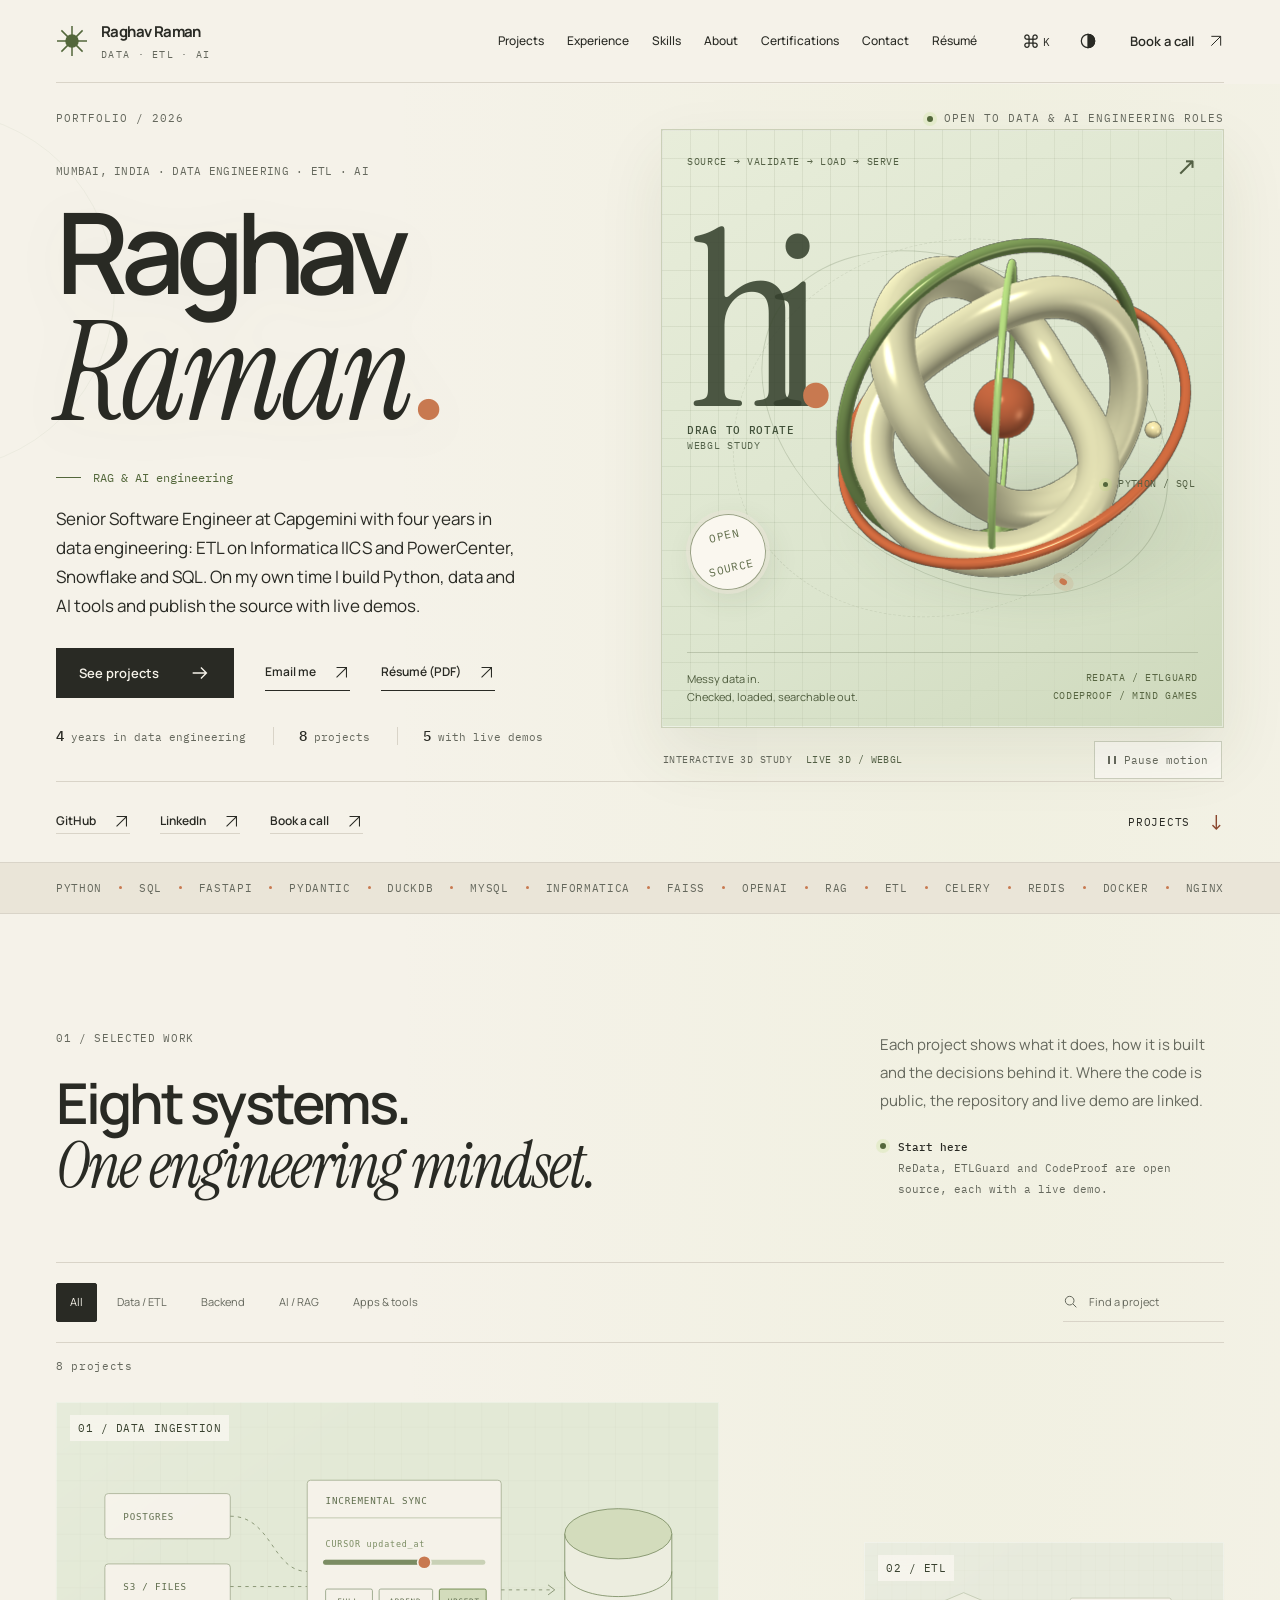
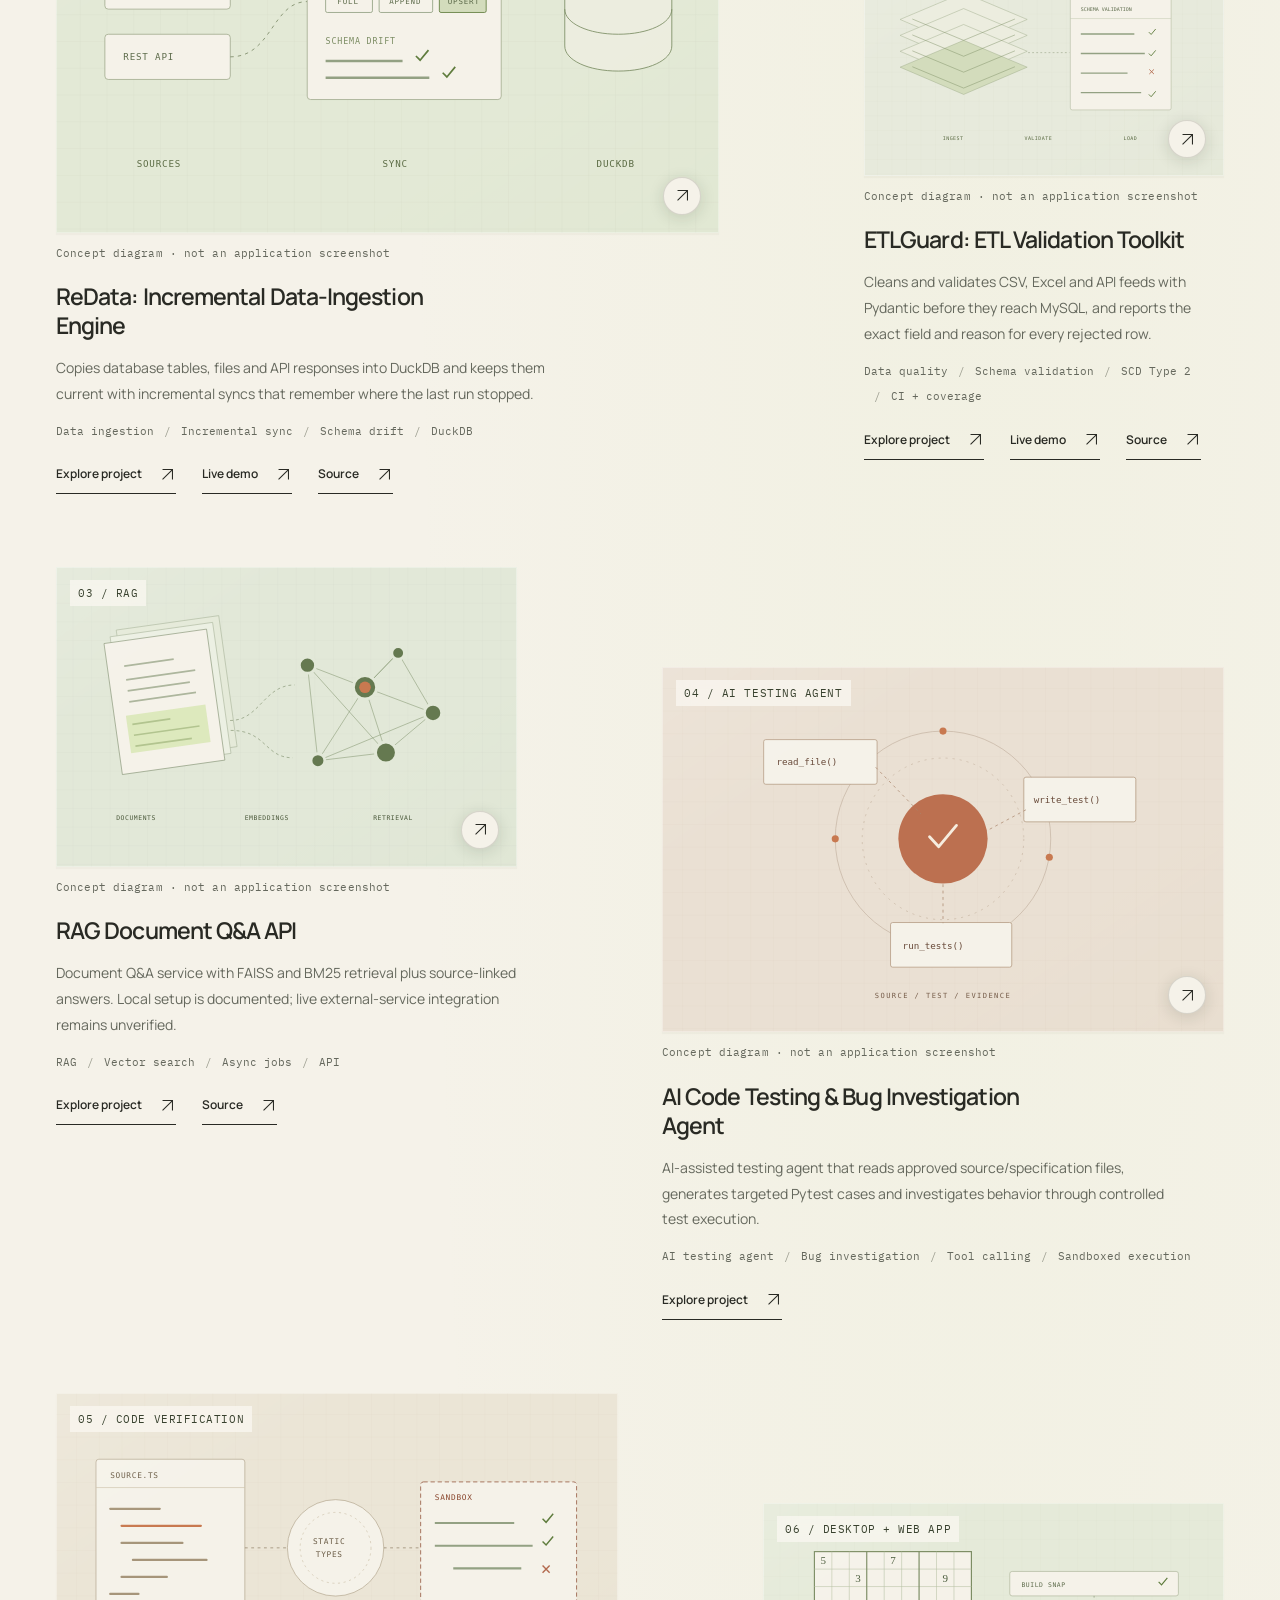
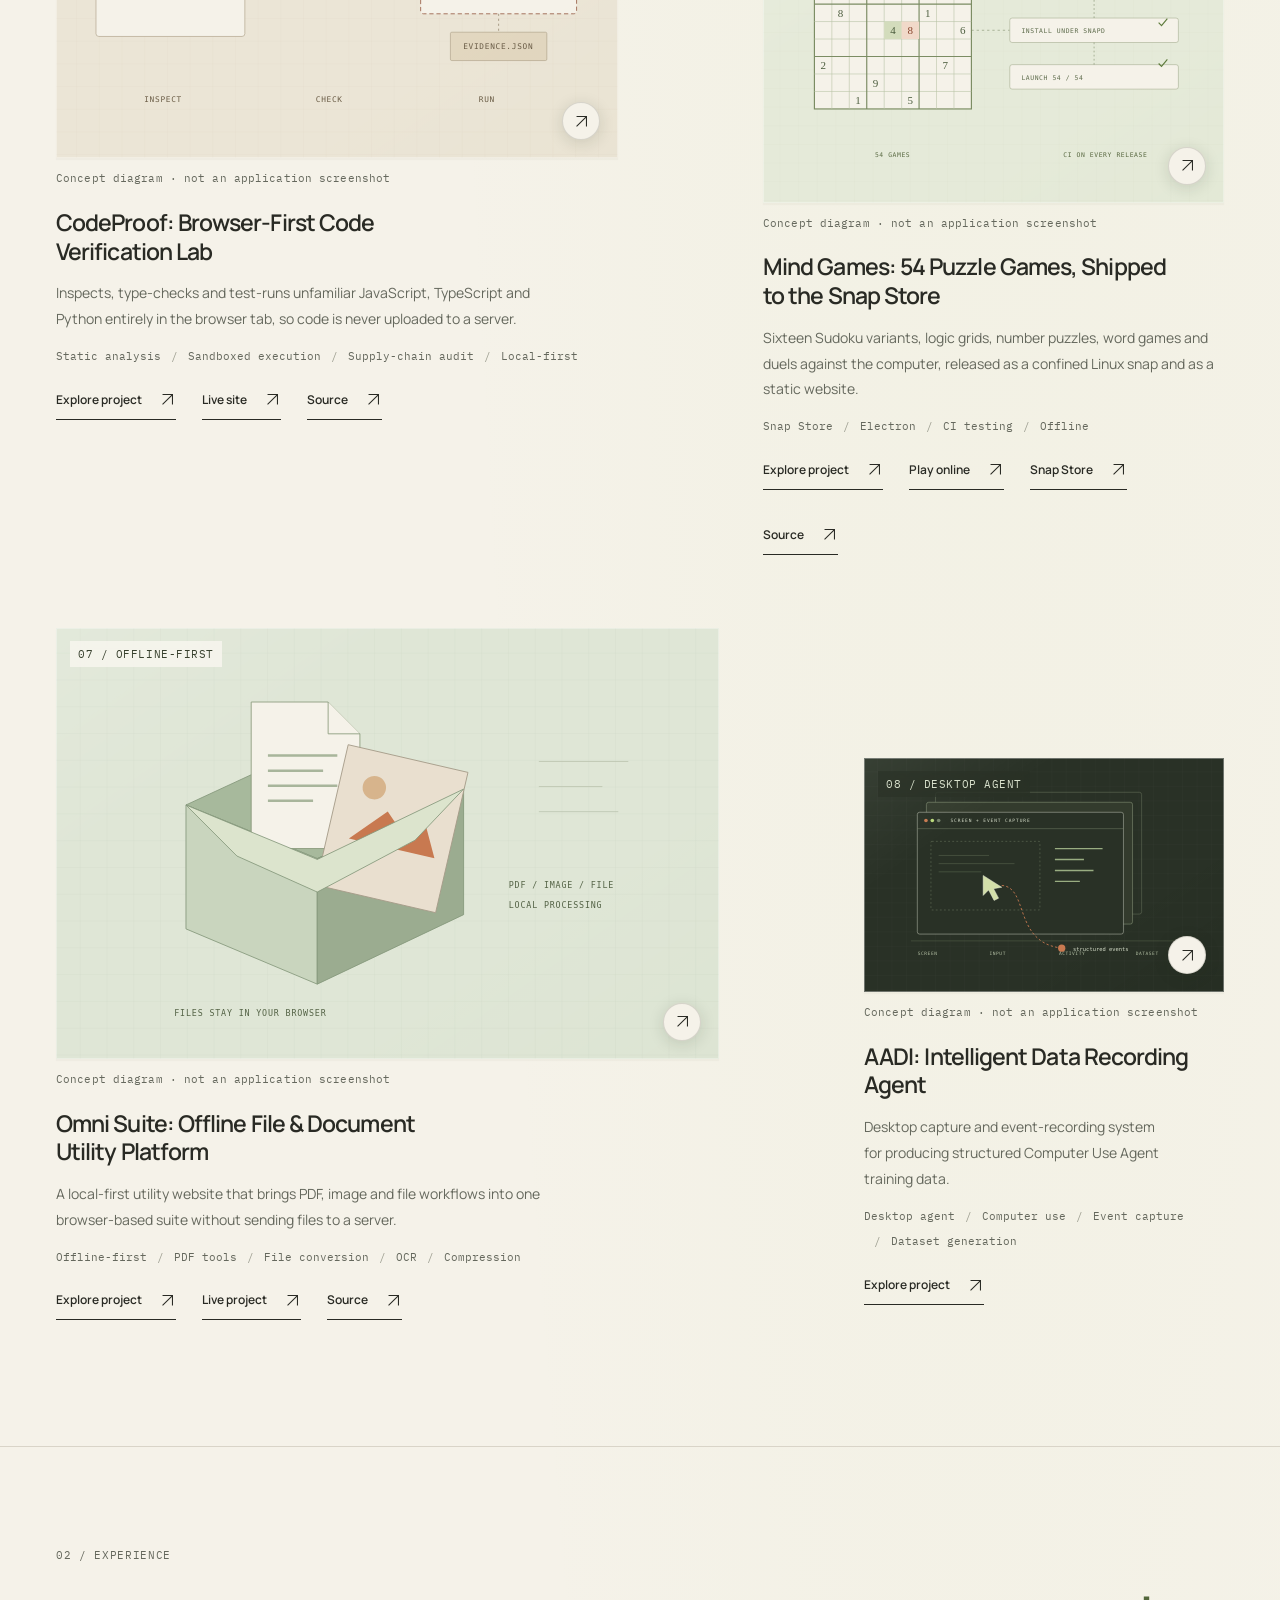
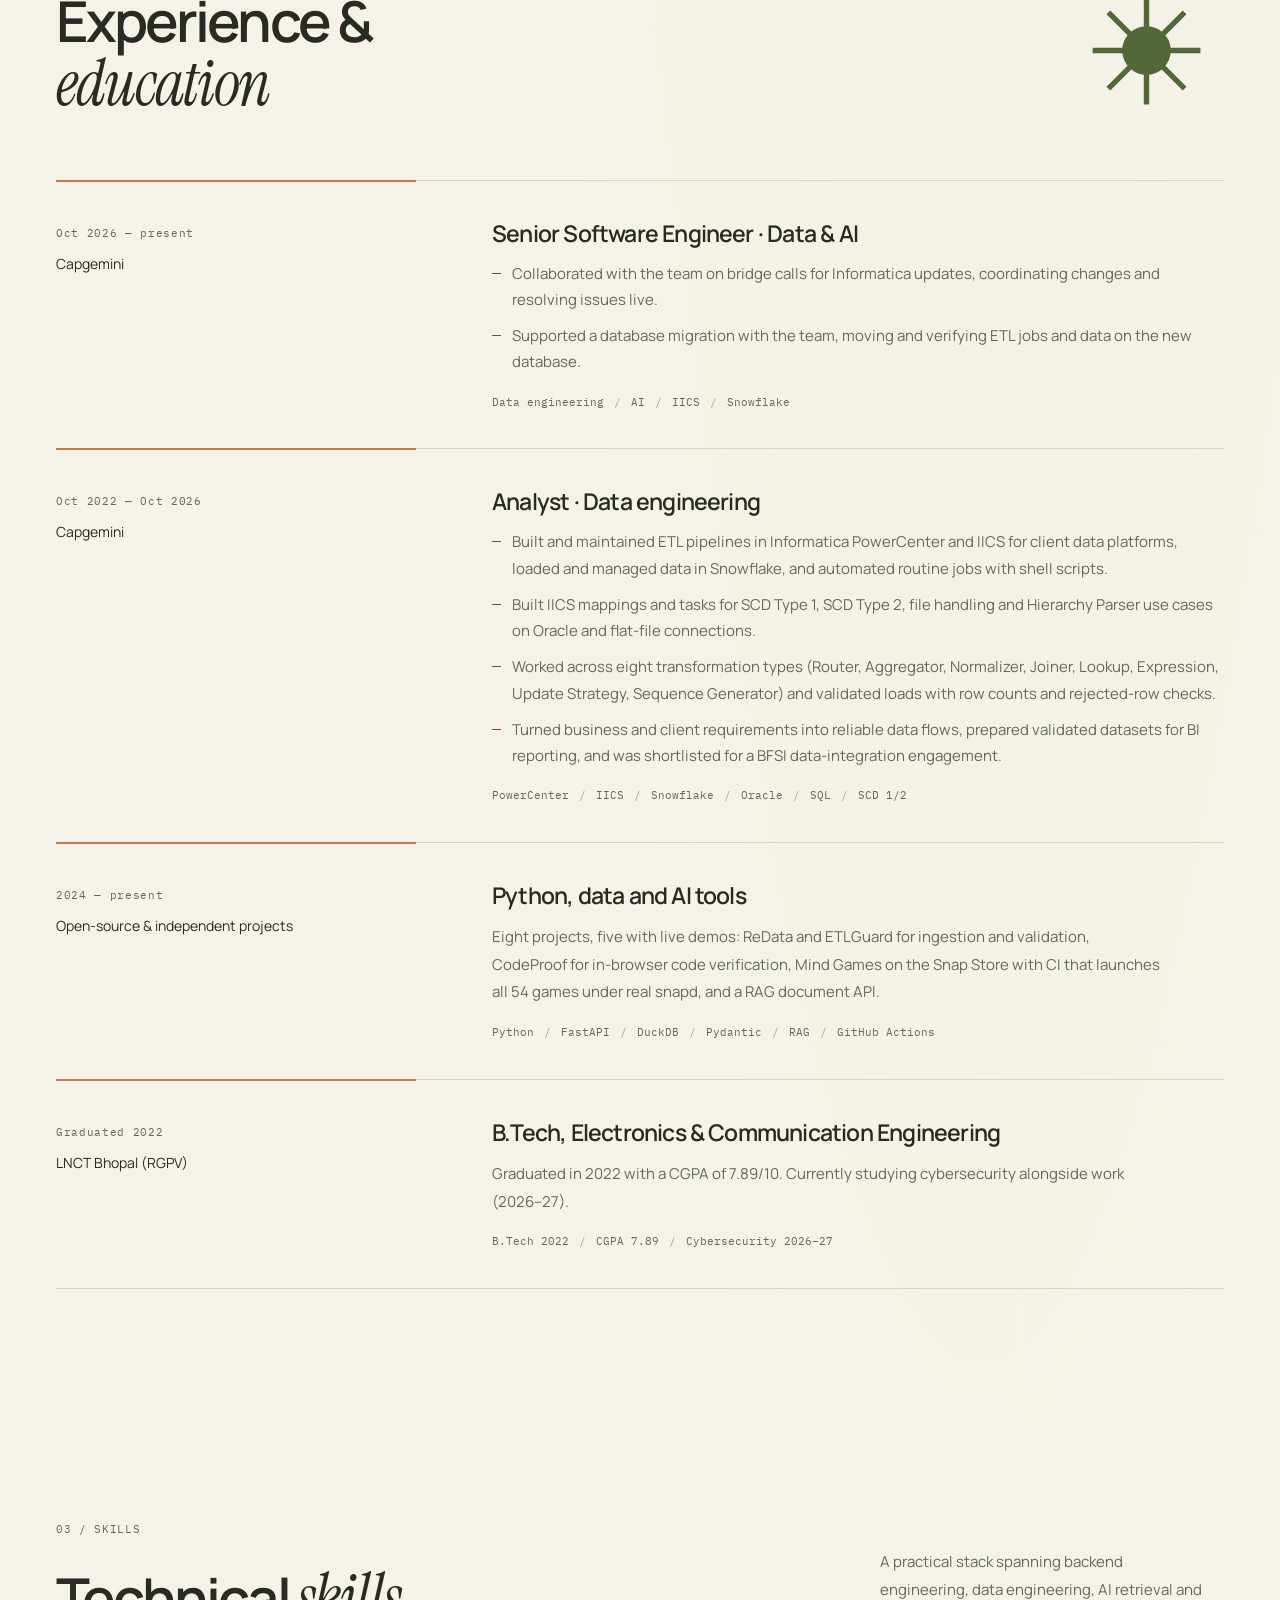
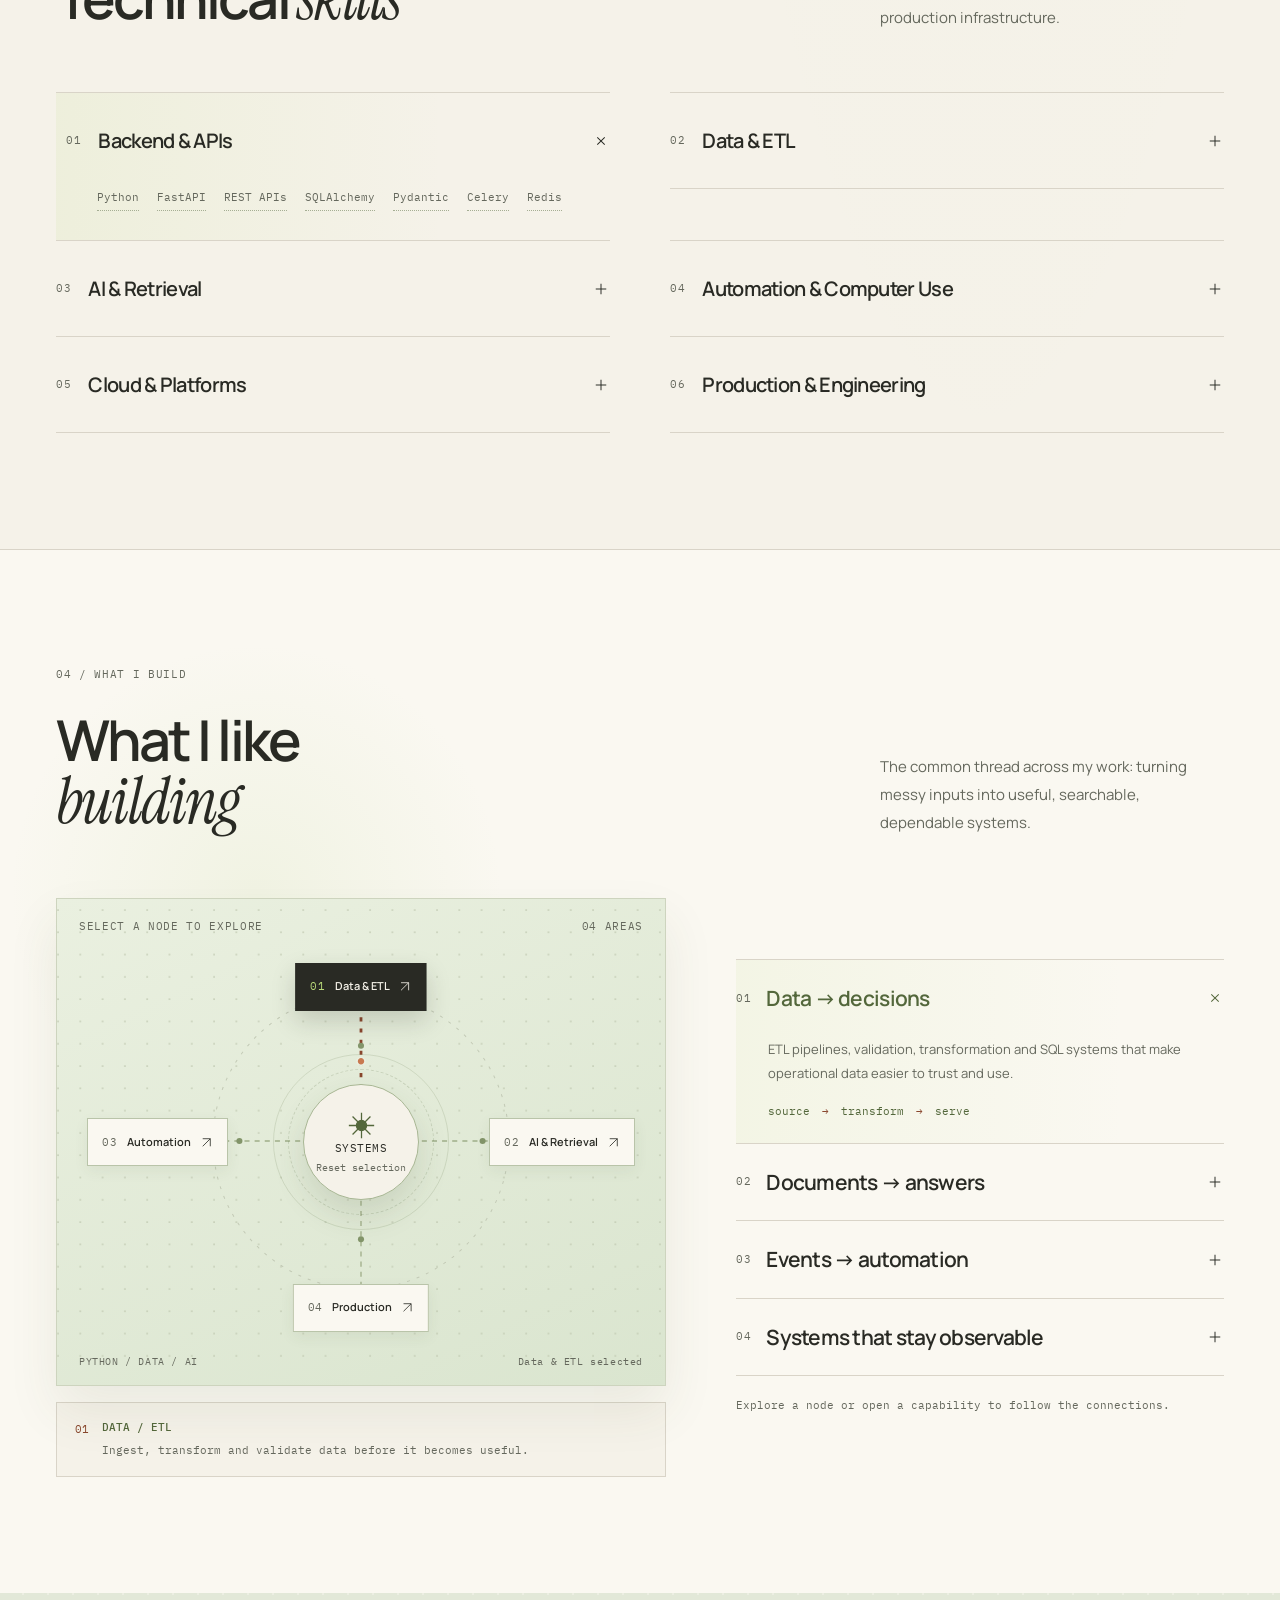
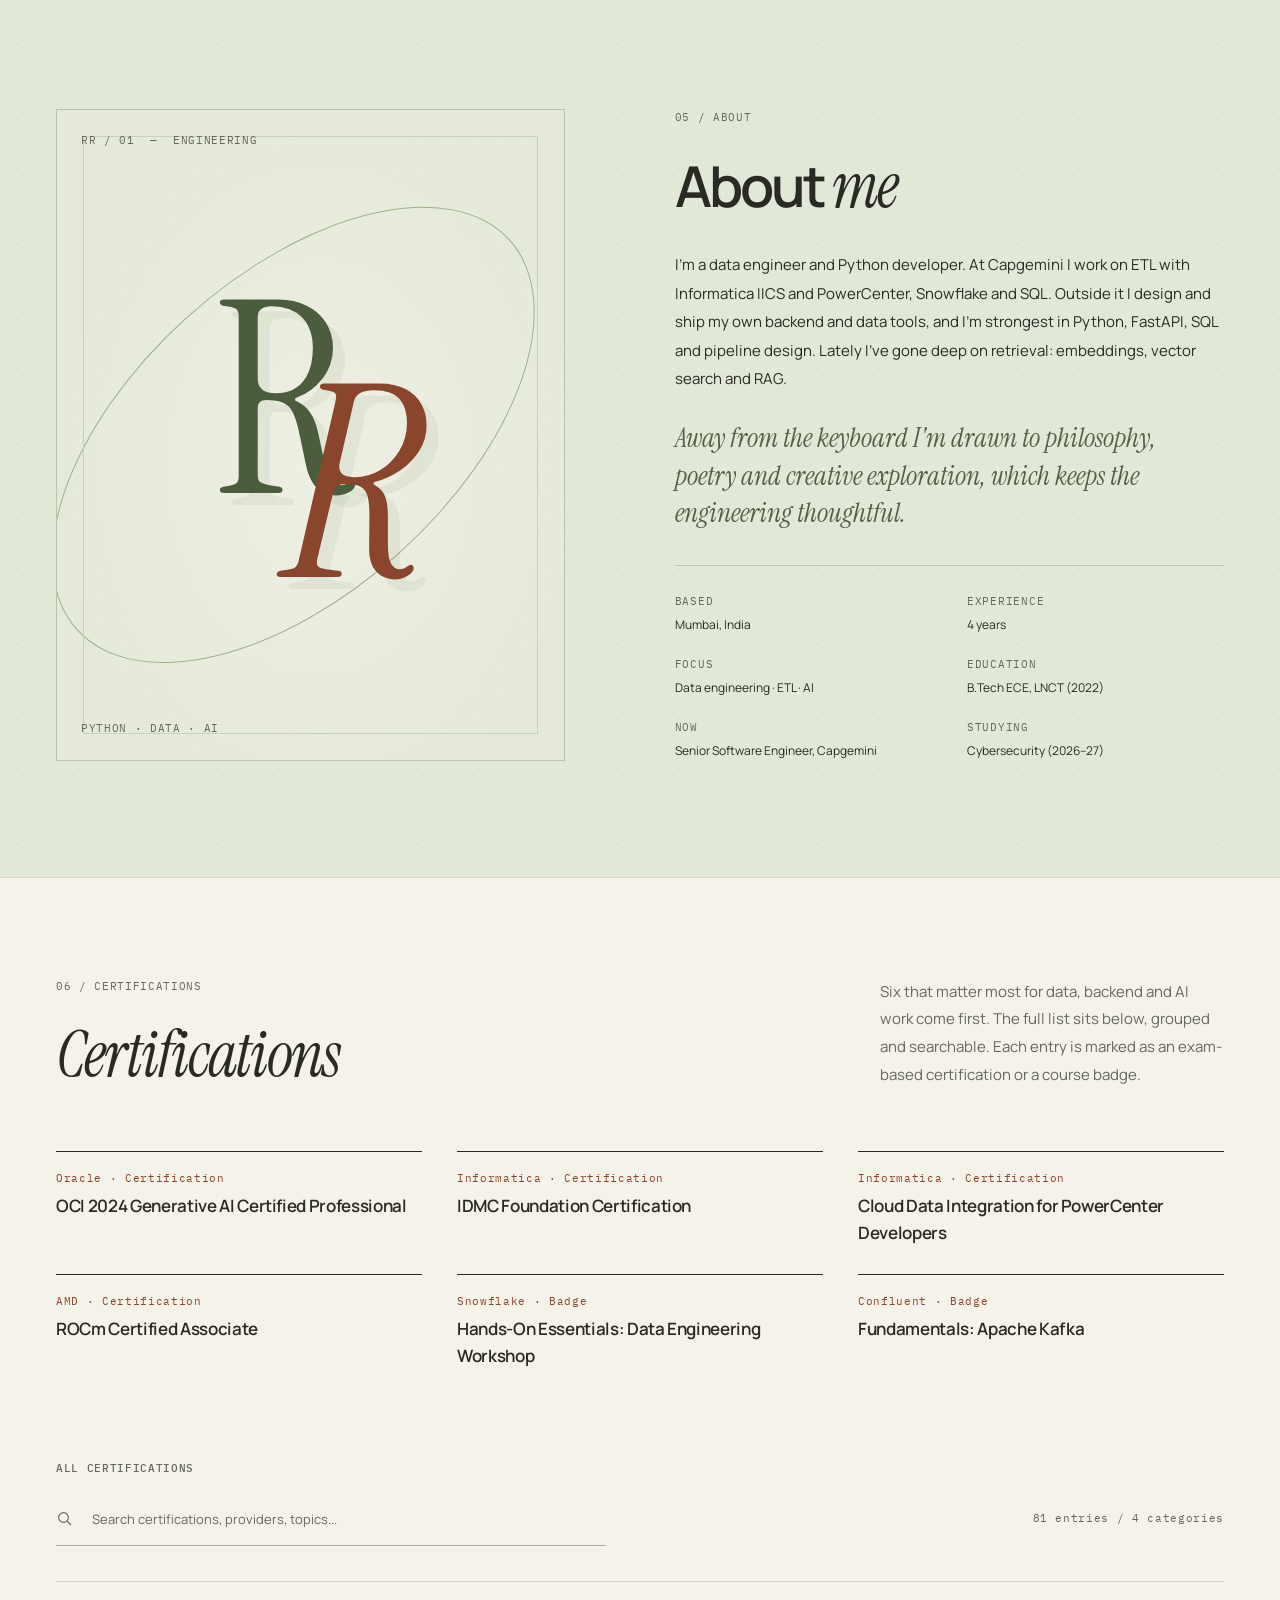
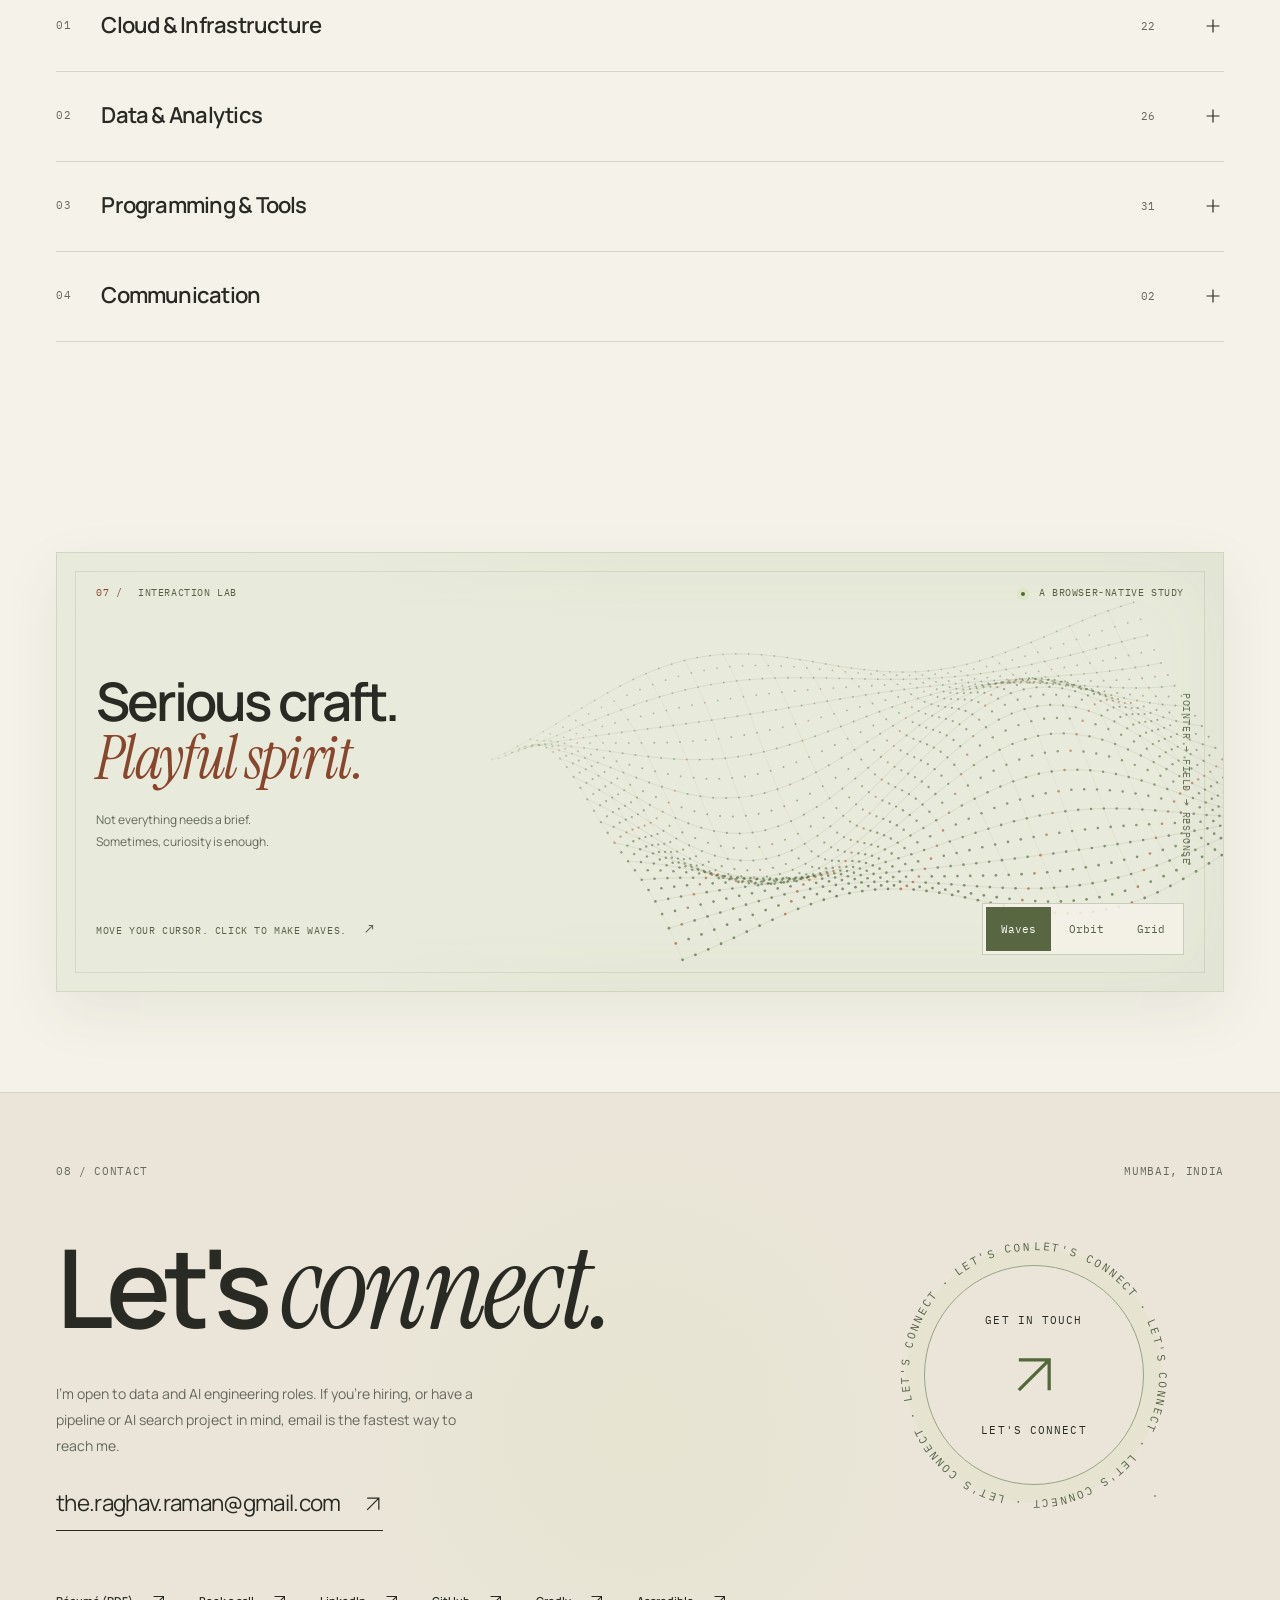
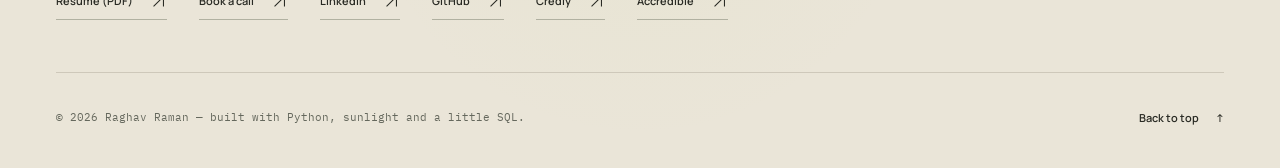
==== commit 149015d0: "Certifications: feature the AMD ROCm Certified Associate in the top six Co-Authored-By: Claude Opus " ====
--- a/index.html
+++ b/index.html
@@ -1092,7 +1092,7 @@
  </div></section>
  <section class="section about-section" id="about" data-zone="Morning" aria-labelledby="aboutTitle"><div class="shell about-layout"><div class="about-art"><span class="mono about-art-label">RR / 01 &nbsp;&mdash;&nbsp; ENGINEERING</span><div class="about-monogram" aria-hidden="true"><span>R</span><em>R</em><div class="monogram-orbit"></div></div><div id="portraitSlot"></div><template id="portraitTemplate"><img class="portrait" src="assets/raghav-profile.jpg" width="792" height="840" alt="Portrait of Raghav Raman" loading="lazy"></template><span class="mono about-art-foot">PYTHON &middot; DATA &middot; AI</span></div>
  <div class="about-copy"><p class="eyebrow">05 / ABOUT</p><h2 id="aboutTitle">About <em>me</em></h2><p class="about-intro">I&#x27;m a data engineer and Python developer. At Capgemini I work on ETL with Informatica IICS and PowerCenter, Snowflake and SQL. Outside it I design and ship my own backend and data tools, and I&#x27;m strongest in Python, FastAPI, SQL and pipeline design. Lately I&#x27;ve gone deep on retrieval: embeddings, vector search and RAG.</p><p class="about-reflection">Away from the keyboard I&#x27;m drawn to philosophy, poetry and creative exploration, which keeps the engineering thoughtful.</p><dl class="facts"><div><dt>Based</dt><dd>Mumbai, India</dd></div><div><dt>Experience</dt><dd>4 years</dd></div><div><dt>Focus</dt><dd>Data engineering · ETL · AI</dd></div><div><dt>Education</dt><dd>B.Tech ECE, LNCT (2022)</dd></div><div><dt>Now</dt><dd>Senior Software Engineer, Capgemini</dd></div><div><dt>Studying</dt><dd>Cybersecurity (2026–27)</dd></div></dl></div></div></section>
- <section class="section certifications-section" id="certifications" data-zone="Afternoon" aria-labelledby="certificationsTitle"><div class="shell"><div class="section-heading"><div><p class="eyebrow">06 / CERTIFICATIONS</p><h2 id="certificationsTitle"><em>Certifications</em></h2></div><p class="heading-aside">Six that matter most for data and backend work come first. The full list sits below, grouped and searchable. Each entry is marked as an exam-based certification or a course badge.</p></div><ul class="cert-picks" aria-label="Most relevant certifications"><li><span class="mono">Oracle · Certification</span><strong>OCI 2024 Generative AI Certified Professional</strong></li><li><span class="mono">Informatica · Certification</span><strong>IDMC Foundation Certification</strong></li><li><span class="mono">Informatica · Certification</span><strong>Cloud Data Integration for PowerCenter Developers</strong></li><li><span class="mono">Snowflake · Badge</span><strong>Data Warehousing Workshop</strong></li><li><span class="mono">Snowflake · Badge</span><strong>Hands-On Essentials: Data Engineering Workshop</strong></li><li><span class="mono">Confluent · Badge</span><strong>Fundamentals: Apache Kafka</strong></li></ul><h3 class="cert-all-title">All certifications</h3>
+ <section class="section certifications-section" id="certifications" data-zone="Afternoon" aria-labelledby="certificationsTitle"><div class="shell"><div class="section-heading"><div><p class="eyebrow">06 / CERTIFICATIONS</p><h2 id="certificationsTitle"><em>Certifications</em></h2></div><p class="heading-aside">Six that matter most for data, backend and AI work come first. The full list sits below, grouped and searchable. Each entry is marked as an exam-based certification or a course badge.</p></div><ul class="cert-picks" aria-label="Most relevant certifications"><li><span class="mono">Oracle · Certification</span><strong>OCI 2024 Generative AI Certified Professional</strong></li><li><span class="mono">Informatica · Certification</span><strong>IDMC Foundation Certification</strong></li><li><span class="mono">Informatica · Certification</span><strong>Cloud Data Integration for PowerCenter Developers</strong></li><li><span class="mono">AMD · Certification</span><strong>ROCm Certified Associate</strong></li><li><span class="mono">Snowflake · Badge</span><strong>Hands-On Essentials: Data Engineering Workshop</strong></li><li><span class="mono">Confluent · Badge</span><strong>Fundamentals: Apache Kafka</strong></li></ul><h3 class="cert-all-title">All certifications</h3>
  <div class="cert-search-row js-only"><div class="cert-search"><svg class="icon " aria-hidden="true" width="20" height="20"><use href="#i-search"/></svg><label class="sr-only" for="certSearch">Search certifications, providers or topics</label><input id="certSearch" type="search" placeholder="Search certifications, providers, topics..." autocomplete="off"></div><p class="mono" id="certResults" role="status">81 entries / 4 categories</p></div><div class="cert-list"><details class="cert-group" id="panel-cloud"><summary><span class="row-index">01</span><h3>Cloud &amp; Infrastructure</h3><span class="cert-group-count">22</span><svg class="icon " aria-hidden="true" width="20" height="20"><use href="#i-plus"/></svg></summary><div class="cert-cards"><article class="cert-card"><span class="cert-kind">Badge</span><h4>Build a Data Warehouse with BigQuery Skill Badge</h4><p>Issued by Google Cloud (2025). Hands-on BigQuery warehouse design and loading.</p><a class="cert-verify" href="https://www.credly.com/badges/cbc3dbed-f88d-45dd-b660-46c0d8d5992f" target="_blank" rel="noopener">Verify ↗</a></article><article class="cert-card"><span class="cert-kind">Badge</span><h4>Chainguard Container Crusader</h4><p>Issued by Chainguard (2025). Secure, minimal container images and supply-chain basics.</p><a class="cert-verify" href="https://www.credly.com/badges/f0b5ecdc-ea89-499a-bbdf-48778a93ce76" target="_blank" rel="noopener">Verify ↗</a></article><article class="cert-card"><span class="cert-kind">Badge</span><h4>LFC108: Cybersecurity Essentials</h4><p>Issued by The Linux Foundation (2024). Core cybersecurity concepts and practices.</p><a class="cert-verify" href="https://www.credly.com/badges/b3e93b26-8495-4f80-81f2-6c37b2150e14" target="_blank" rel="noopener">Verify ↗</a></article><article class="cert-card"><span class="cert-kind">Badge</span><h4>API Security Fundamentals</h4><p>Issued by APIsec University (2025). Common API threats and defences.</p><a class="cert-verify" href="https://www.credly.com/badges/9202147d-acce-4036-a856-f6e906df11fb" target="_blank" rel="noopener">Verify ↗</a></article><article class="cert-card"><span class="cert-kind">Badge</span><h4>Datadog Fundamentals I</h4><p>Issued by Datadog (2025). Monitoring, metrics and observability basics.</p><a class="cert-verify" href="https://www.credly.com/badges/b76ac630-fa06-4159-a5d9-e1b37ec435a9" target="_blank" rel="noopener">Verify ↗</a></article><article class="cert-card"><span class="cert-kind is-cert">Certification</span><h4>Oracle Cloud Infrastructure 2024 Generative AI Certified Professional</h4><p>Issued by Oracle. Certification in Oracle Cloud generative AI solutions.</p></article><article class="cert-card"><span class="cert-kind">Badge</span><h4>AWS Cloud Quest: Cloud Practitioner</h4><p>Issued by Amazon Web Services (AWS). Gamified cloud practitioner training with hands-on labs.</p><a class="cert-verify" href="https://www.credly.com/badges/adcb5967-b3fd-42ac-b195-99477fc0dc52" target="_blank" rel="noopener">Verify ↗</a></article><article class="cert-card"><span class="cert-kind">Badge</span><h4>AWS Fundamentals Specialization</h4><p>Issued by Amazon Web Services. Core AWS services, architectures, and fundamentals.</p></article><article class="cert-card"><span class="cert-kind">Badge</span><h4>Google Cloud Computing Foundations Certificate</h4><p>Issued by Google Cloud. Basics of compute, storage, and networking on GCP.</p><a class="cert-verify" href="https://www.credly.com/badges/a2373bae-b987-4b40-bdab-b62772edaeef" target="_blank" rel="noopener">Verify ↗</a></article><article class="cert-card"><span class="cert-kind">Badge</span><h4>Data Warehousing Workshop by Snowflake</h4><p>Issued by Snowflake. Modern data warehousing best practices and patterns.</p></article><article class="cert-card"><span class="cert-kind">Badge</span><h4>Cloud Hero: Enhance Data Warehouses with BigQuery</h4><p>Issued by Google. BigQuery optimization and advanced analytics techniques.</p></article><article class="cert-card"><span class="cert-kind">Badge</span><h4>Generative AI Fundamentals by Databricks</h4><p>Issued by Databricks. Large Language Models and vector workflows on Databricks Lakehouse.</p></article><article class="cert-card"><span class="cert-kind">Badge</span><h4>NASA Open Science 101</h4><p>Issued by NASA. Open science principles and reproducibility.</p><a class="cert-verify" href="https://www.credly.com/badges/4156ad3e-c09e-4106-8410-71b1e431f4f6" target="_blank" rel="noopener">Verify ↗</a></article><article class="cert-card"><span class="cert-kind">Badge</span><h4>AWS Partner: Generative AI Essentials (Business)</h4><p>Issued by Amazon Web Services (AWS). Generative AI fundamentals for business contexts.</p><a class="cert-verify" href="https://www.credly.com/badges/6ecdd3c7-33a1-4593-997f-c54968e36a1f" target="_blank" rel="noopener">Verify ↗</a></article><article class="cert-card"><span class="cert-kind">Badge</span><h4>Introduction to Cybersecurity</h4><p>Issued by Cisco. Foundational cybersecurity concepts.</p><a class="cert-verify" href="https://www.credly.com/badges/a4ca83a0-2d05-4d2f-9f2c-ab7b3f7003d1" target="_blank" rel="noopener">Verify ↗</a></article><article class="cert-card"><span class="cert-kind">Badge</span><h4>Generative AI Fundamentals</h4><p>Issued by Google. Foundational generative AI concepts and applications.</p></article><article class="cert-card"><span class="cert-kind">Badge</span><h4>Databricks Lakehouse Fundamentals</h4><p>Issued by Databricks. Lakehouse fundamentals (May 2024 – May 2025).</p></article><article class="cert-card"><span class="cert-kind">Badge</span><h4>Google AI Essentials</h4><p>Issued by Google. Practical generative AI and AI productivity fundamentals.</p><a class="cert-verify" href="https://www.credly.com/badges/63b590bd-d185-492e-9808-0f68b1563f8e" target="_blank" rel="noopener">Verify ↗</a></article><article class="cert-card"><span class="cert-kind">Badge</span><h4>Introduction to Cyber Security</h4><p>Issued by The Open University. Foundational cybersecurity concepts.</p></article><article class="cert-card"><span class="cert-kind">Badge</span><h4>Cloud Hero: Core Infrastructure II</h4><p>Issued by Google. Google Cloud infrastructure hands-on credential.</p></article><article class="cert-card"><span class="cert-kind">Badge</span><h4>Cloud Hero: Vertex AI</h4><p>Issued by Google Cloud Skills Boost. Vertex AI and prompt engineering fundamentals.</p></article><article class="cert-card"><span class="cert-kind">Badge</span><h4>Cloud Hero: Getting started with Cloud Dev in GCP</h4><p>Issued by Google. Getting started with cloud development on Google Cloud.</p></article></div></details><details class="cert-group" id="panel-data"><summary><span class="row-index">02</span><h3>Data &amp; Analytics</h3><span class="cert-group-count">26</span><svg class="icon " aria-hidden="true" width="20" height="20"><use href="#i-plus"/></svg></summary><div class="cert-cards"><article class="cert-card"><span class="cert-kind">Badge</span><h4>Hands-On Essentials: Data Engineering Workshop</h4><p>Issued by Snowflake (2026). Ingestion, pipelines and transformations on Snowflake.</p><a class="cert-verify" href="https://achieve.snowflake.com/51a57e43-9045-4529-b291-dee980e4e4f9" target="_blank" rel="noopener">Verify ↗</a></article><article class="cert-card"><span class="cert-kind">Badge</span><h4>SnowConvert AI: Essentials</h4><p>Issued by Snowflake (2026). Migrating legacy warehouse code to Snowflake.</p><a class="cert-verify" href="https://achieve.snowflake.com/8c11c0e4-b871-48b2-a09b-ef6f42182fe6" target="_blank" rel="noopener">Verify ↗</a></article><article class="cert-card"><span class="cert-kind">Badge</span><h4>Foundry &amp; AIP Builder Foundations</h4><p>Issued by Palantir Technologies (2026). Data pipelines, ontology and AIP on Foundry.</p><a class="cert-verify" href="https://verify.skilljar.com/c/fxbu5t5dev6j" target="_blank" rel="noopener">Verify ↗</a></article><article class="cert-card"><span class="cert-kind is-cert">Certification</span><h4>IPaaS Foundation Series</h4><p>Issued by Informatica (2024). Integration platform as a service on Informatica IDMC.</p></article><article class="cert-card"><span class="cert-kind">Badge</span><h4>IICS: Cloud Data Integration Services</h4><p>Issued by Informatica (2022). Cloud data integration services on IICS.</p></article><article class="cert-card"><span class="cert-kind">Badge</span><h4>Dremio Verified AI Architect</h4><p>Issued by Dremio (2025). Lakehouse architecture for AI workloads.</p><a class="cert-verify" href="https://www.credly.com/badges/e5d5b698-a9b4-41fe-9ba2-fed87f9f3dc2" target="_blank" rel="noopener">Verify ↗</a></article><article class="cert-card"><span class="cert-kind">Badge</span><h4>Dremio Verified Reflections Specialist</h4><p>Issued by Dremio (2025). Query acceleration with Dremio Reflections.</p><a class="cert-verify" href="https://www.credly.com/badges/744153be-49bf-4e2f-b903-03ad481888f2" target="_blank" rel="noopener">Verify ↗</a></article><article class="cert-card"><span class="cert-kind">Badge</span><h4>Dremio Verified Data Analyst</h4><p>Issued by Dremio (2025). Querying and analysing lakehouse data with Dremio.</p><a class="cert-verify" href="https://www.credly.com/badges/f1a82063-2641-458c-a0a5-913a6f99b1b1" target="_blank" rel="noopener">Verify ↗</a></article><article class="cert-card"><span class="cert-kind">Badge</span><h4>Databricks &amp; KNIME for Data Engineering</h4><p>Issued by KNIME (2025). Building data engineering workflows on Databricks with KNIME.</p><a class="cert-verify" href="https://www.credly.com/badges/cea8a241-4b33-4cb5-8073-5e9b7e258baa" target="_blank" rel="noopener">Verify ↗</a></article><article class="cert-card"><span class="cert-kind">Badge</span><h4>Vector Databases for RAG: An Introduction</h4><p>Issued by IBM (2025). Embeddings, vector search and retrieval for RAG.</p><a class="cert-verify" href="https://www.credly.com/badges/b2173a7e-bf29-446f-99fb-7db79fdff90f" target="_blank" rel="noopener">Verify ↗</a></article><article class="cert-card"><span class="cert-kind">Badge</span><h4>Meta Data Analyst Professional Certificate</h4><p>Issued by Meta via Coursera. Analytics lifecycle and visualization.</p><a class="cert-verify" href="https://www.credly.com/badges/b22ed41f-07af-47f5-8483-9a367e3788f2" target="_blank" rel="noopener">Verify ↗</a></article><article class="cert-card"><span class="cert-kind">Badge</span><h4>Google Data Analytics Professional Certificate</h4><p>Issued by Coursera (Google). Data cleaning, visualization, foundational analytics with SQL, Tableau, R.</p><a class="cert-verify" href="https://www.credly.com/badges/2a35de09-7a1d-45c7-9f70-248891f1f5b1" target="_blank" rel="noopener">Verify ↗</a></article><article class="cert-card"><span class="cert-kind">Badge</span><h4>Google Advanced Data Analytics Professional Certificate</h4><p>Issued by Coursera (Google). Advanced data analysis, machine learning, regression, statistical modeling.</p><a class="cert-verify" href="https://www.credly.com/badges/681ab8a7-73bd-42ef-8f46-824aaec7b246" target="_blank" rel="noopener">Verify ↗</a></article><article class="cert-card"><span class="cert-kind">Badge</span><h4>IBM Data Visualization Specialization</h4><p>IBM credential covering data visualization, dashboards and communicating analytical findings.</p><a class="cert-verify" href="https://www.credly.com/badges/9e766018-d05e-43a8-8135-a0d5889466c9" target="_blank" rel="noopener">Verify ↗</a></article><article class="cert-card"><span class="cert-kind">Badge</span><h4>Introduction to MongoDB by MongoDB</h4><p>Issued by MongoDB University. NoSQL data modeling and CRUD operations.</p></article><article class="cert-card"><span class="cert-kind">Badge</span><h4>Get Started with Tableau</h4><p>Issued by Tableau/Coursera. Interactive dashboards and storytelling.</p><a class="cert-verify" href="https://www.credly.com/badges/914e730b-665e-469e-b95f-46130fb20146" target="_blank" rel="noopener">Verify ↗</a></article><article class="cert-card"><span class="cert-kind is-cert">Certification</span><h4>MongoDB SI Associate Certification</h4><p>Issued by MongoDB. Operational skills and performance tuning.</p><a class="cert-verify" href="https://learn.mongodb.com/c/HTfj9m-6QBuUnPqwGEH1hQ" target="_blank" rel="noopener">Verify ↗</a></article><article class="cert-card"><span class="cert-kind is-cert">Certification</span><h4>IDMC Foundation Series Certification</h4><p>Issued by Informatica. Basics of Informatica Data Management Cloud and data governance.</p></article><article class="cert-card"><span class="cert-kind is-cert">Certification</span><h4>Cloud Data Integration for PowerCenter Developers (Foundation)</h4><p>Issued by Informatica. Cloud data integration (IICS) for PowerCenter developers.</p></article><article class="cert-card"><span class="cert-kind is-cert">Certification</span><h4>I&amp;D Data Engineer IPC Grade A — Level 1</h4><p>Data engineering industry certification covering foundational engineering practices.</p></article><article class="cert-card"><span class="cert-kind">Badge</span><h4>Databricks Lakehouse Platform Accreditation</h4><p>Databricks learning credential covering Lakehouse concepts, Delta workflows and platform fundamentals.</p></article><article class="cert-card"><span class="cert-kind">Badge</span><h4>Claire GPT by Informatica</h4><p>Issued by Informatica. AI-assisted data management capabilities.</p></article><article class="cert-card"><span class="cert-kind">Badge</span><h4>Database Structures and Management with MySQL</h4><p>Issued by Meta. MySQL database structures and management.</p></article><article class="cert-card"><span class="cert-kind">Badge</span><h4>Marketplace &amp; Cost Estimation Workshop</h4><p>Issued by Snowflake. Snowflake marketplace and cost estimation.</p></article><article class="cert-card"><span class="cert-kind">Badge</span><h4>Agile Software Development</h4><p>Issued by University of Minnesota. Agile software development principles and practices.</p></article><article class="cert-card"><span class="cert-kind">Badge</span><h4>SQL v/s NoSQL</h4><p>Issued by Scaler. Comparative SQL and NoSQL database concepts.</p></article></div></details><details class="cert-group" id="panel-tools"><summary><span class="row-index">03</span><h3>Programming &amp; Tools</h3><span class="cert-group-count">31</span><svg class="icon " aria-hidden="true" width="20" height="20"><use href="#i-plus"/></svg></summary><div class="cert-cards"><article class="cert-card"><span class="cert-kind">Badge</span><h4>Document AI: From OCR to Agentic Doc Extraction</h4><p>Issued by DeepLearning.AI (2026). OCR and agent-based document extraction.</p><a class="cert-verify" href="https://www.deeplearning.ai/accomplishments/f1011460-0139-496d-8684-b77b1750118d" target="_blank" rel="noopener">Verify ↗</a></article><article class="cert-card"><span class="cert-kind">Badge</span><h4>Claude 101</h4><p>Issued by Anthropic (2026). Working effectively with Claude.</p><a class="cert-verify" href="https://verify.skilljar.com/c/7fxqm34t9x8j" target="_blank" rel="noopener">Verify ↗</a></article><article class="cert-card"><span class="cert-kind">Badge</span><h4>Google AI Professional Certificate</h4><p>Issued by Google via Coursera (2026). Applied generative AI across everyday work.</p><a class="cert-verify" href="https://www.credly.com/badges/a16ff644-e7cc-4824-948e-7a2b6e06de91" target="_blank" rel="noopener">Verify ↗</a></article><article class="cert-card"><span class="cert-kind">Badge</span><h4>Agentic AI</h4><p>Issued by DeepLearning.AI (2025). Designing and evaluating agentic AI workflows.</p></article><article class="cert-card"><span class="cert-kind">Badge</span><h4>Open Source Software Development, Linux and Git Specialization</h4><p>Issued by The Linux Foundation (2025). Linux, Git and open-source workflows.</p><a class="cert-verify" href="https://www.credly.com/badges/fbe77e94-b4d3-44ee-ab49-83f3c0fd3b76" target="_blank" rel="noopener">Verify ↗</a></article><article class="cert-card"><span class="cert-kind">Badge</span><h4>LFS167: Introduction to Jenkins</h4><p>Issued by The Linux Foundation (2025). CI/CD pipelines with Jenkins.</p><a class="cert-verify" href="https://www.credly.com/badges/6ba2ee3e-f25e-4d82-a4fb-746a751760da" target="_blank" rel="noopener">Verify ↗</a></article><article class="cert-card"><span class="cert-kind">Badge</span><h4>Gemini for end-to-end SDLC</h4><p>Issued by Google (2024). Using Gemini across the software development lifecycle.</p></article><article class="cert-card"><span class="cert-kind is-cert">Certification</span><h4>AMD ROCm Certified Associate</h4><p>Issued by AMD. GPU computing with the ROCm open software platform.</p><a class="cert-verify" href="https://www.credly.com/badges/a0c24ee3-758a-4e4f-b839-33b099bc0453" target="_blank" rel="noopener">Verify ↗</a></article><article class="cert-card"><span class="cert-kind">Badge</span><h4>Claude Partner Badge: Claude Code</h4><p>Issued by Anthropic via Credly (2026). Agentic coding with Claude Code.</p><a class="cert-verify" href="https://www.credly.com/badges/91eb1ece-f467-489d-ad9b-46431fe68bab" target="_blank" rel="noopener">Verify ↗</a></article><article class="cert-card"><span class="cert-kind">Badge</span><h4>Deep Learning Specialization</h4><p>Issued by DeepLearning.AI. Neural networks, optimisation, convolutional and sequence models.</p><a class="cert-verify" href="https://www.deeplearning.ai/certificates/20d5a500-a52b-4814-878e-31b812b9dc2a" target="_blank" rel="noopener">Verify ↗</a></article><article class="cert-card"><span class="cert-kind">Badge</span><h4>Knowledge Graphs for RAG</h4><p>Issued by DeepLearning.AI. Using knowledge graphs to ground retrieval-augmented generation.</p><a class="cert-verify" href="https://www.deeplearning.ai/accomplishments/476ab511-6140-42bb-a17f-4b2938f6e169" target="_blank" rel="noopener">Verify ↗</a></article><article class="cert-card"><span class="cert-kind">Badge</span><h4>Full Stack Generative and Agentic AI with Python</h4><p>Issued by Udemy (2026). Python, OpenAI/Gemini APIs, RAG with LangChain, vector databases, LangGraph and MCP concepts.</p></article><article class="cert-card"><span class="cert-kind">Badge</span><h4>Python for Data Science by IBM</h4><p>Issued by IBM. Python programming for data analysis and science.</p><a class="cert-verify" href="https://www.credly.com/badges/08a99ecc-e3c9-439f-b4a6-14eb5785fca3" target="_blank" rel="noopener">Verify ↗</a></article><article class="cert-card"><span class="cert-kind">Badge</span><h4>Version Control by Meta</h4><p>Issued by Meta. Git workflows and collaboration fundamentals.</p></article><article class="cert-card"><span class="cert-kind">Badge</span><h4>Fundamentals of Agile Project Management by PMI</h4><p>Issued by Project Management Institute (PMI). Scrum, iterative delivery, agile concepts.</p><a class="cert-verify" href="https://www.credly.com/badges/b70d7c5f-a19d-4150-bfd5-e12500d6b3fe" target="_blank" rel="noopener">Verify ↗</a></article><article class="cert-card"><span class="cert-kind">Badge</span><h4>Quantum Computing for Everyone: Fractal</h4><p>Issued by Fractal. Introduction to qubits and quantum algorithms.</p></article><article class="cert-card"><span class="cert-kind">Badge</span><h4>Confluent Fundamentals: Apache Kafka</h4><p>Issued by Confluent. Event streaming with Apache Kafka.</p><a class="cert-verify" href="https://certificates.confluent.io/7b0ab75d-5915-42f3-9eae-5d4afda53517" target="_blank" rel="noopener">Verify ↗</a></article><article class="cert-card"><span class="cert-kind">Badge</span><h4>GCP Generative AI Fundamentals</h4><p>Google Cloud credential covering foundational generative AI concepts and Google Cloud AI capabilities.</p></article><article class="cert-card"><span class="cert-kind">Badge</span><h4>Game Theory</h4><p>Certificate from IIM Ahmedabad covering strategic interaction, incentives and decision-making concepts.</p></article><article class="cert-card"><span class="cert-kind">Badge</span><h4>Micro Certification: Welcome to ServiceNow</h4><p>Issued by ServiceNow. Platform essentials and navigation.</p></article><article class="cert-card"><span class="cert-kind">Badge</span><h4>Intro to Apache Cassandra™</h4><p>Issued by Canvas Credentials (Badgr). Apache Cassandra fundamentals.</p></article><article class="cert-card"><span class="cert-kind">Badge</span><h4>Talend Data Integration</h4><p>Issued by Talend. Data integration and ETL fundamentals.</p></article><article class="cert-card"><span class="cert-kind">Badge</span><h4>Agile Project Management</h4><p>Issued by HP LIFE. Agile project management fundamentals.</p></article><article class="cert-card"><span class="cert-kind">Badge</span><h4>Intel® Solution Pro - Principles of AI Everywhere</h4><p>Issued by Intel. Foundational AI concepts and AI-everywhere principles.</p><a class="cert-verify" href="https://www.credly.com/badges/61bc649d-01b7-449e-8eb3-6465d1c146b5" target="_blank" rel="noopener">Verify ↗</a></article><article class="cert-card"><span class="cert-kind">Badge</span><h4>Hadoop Foundations</h4><p>Issued by IBM. Hadoop ecosystem and big-data fundamentals.</p><a class="cert-verify" href="https://www.credly.com/badges/739ae8e9-f58d-47c1-9d6f-68c70b43e144" target="_blank" rel="noopener">Verify ↗</a></article><article class="cert-card"><span class="cert-kind">Badge</span><h4>Data Integration and ETL with Talend</h4><p>Issued by Edureka. Talend-based data integration and ETL concepts.</p></article><article class="cert-card"><span class="cert-kind">Badge</span><h4>AI Skills Challenge</h4><p>Issued by Microsoft. AI skills challenge credential.</p></article><article class="cert-card"><span class="cert-kind">Badge</span><h4>Introduction to Mathematical Thinking</h4><p>Issued by Stanford University. Mathematical reasoning and proof-oriented thinking.</p></article><article class="cert-card"><span class="cert-kind">Badge</span><h4>GenAI in Data Analytics</h4><p>Issued by Meta. Generative AI applications in data analytics.</p></article><article class="cert-card"><span class="cert-kind">Badge</span><h4>Deploying and Evaluating GenAI Apps with MongoDB</h4><p>Issued by MongoDB. Building and evaluating generative AI applications with MongoDB.</p><a class="cert-verify" href="https://www.credly.com/badges/938f4586-cdce-487f-81b2-6b0c32a79145" target="_blank" rel="noopener">Verify ↗</a></article><article class="cert-card"><span class="cert-kind">Badge</span><h4>Academy Accreditation - Generative AI Fundamentals</h4><p>Issued by Databricks. Generative AI fundamentals accreditation (Oct 2024 – Oct 2026).</p></article></div></details><details class="cert-group" id="panel-mind"><summary><span class="row-index">04</span><h3>Communication</h3><span class="cert-group-count">02</span><svg class="icon " aria-hidden="true" width="20" height="20"><use href="#i-plus"/></svg></summary><div class="cert-cards"><article class="cert-card"><span class="cert-kind">Badge</span><h4>Communicating with Presence</h4><p>Issued by IESE Business School. Executive communication skills.</p><a class="cert-verify" href="https://coursera.org/verify/specialization/SZD7SYMM2PWY" target="_blank" rel="noopener">Verify ↗</a></article><article class="cert-card"><span class="cert-kind is-cert">Certification</span><h4>EF SET English Certificate</h4><p>Standardized English proficiency certification.</p><a class="cert-verify" href="https://cert.efset.org/7QUXiL" target="_blank" rel="noopener">Verify ↗</a></article></div></details></div><p id="certEmpty" class="empty-state" hidden>No certifications match your search. Try a different title, provider, or topic.</p></div></section>
  <section class="section playground-section interaction-lab-section" id="playground" data-zone="Afternoon" aria-labelledby="play-title">
 <div class="shell"><div class="play-panel" id="interactionLab"><canvas aria-label="Interactive particle field. Move your pointer or click to create ripples. Press Space or Enter for a ripple." id="play-canvas" role="img" tabindex="0"></canvas>
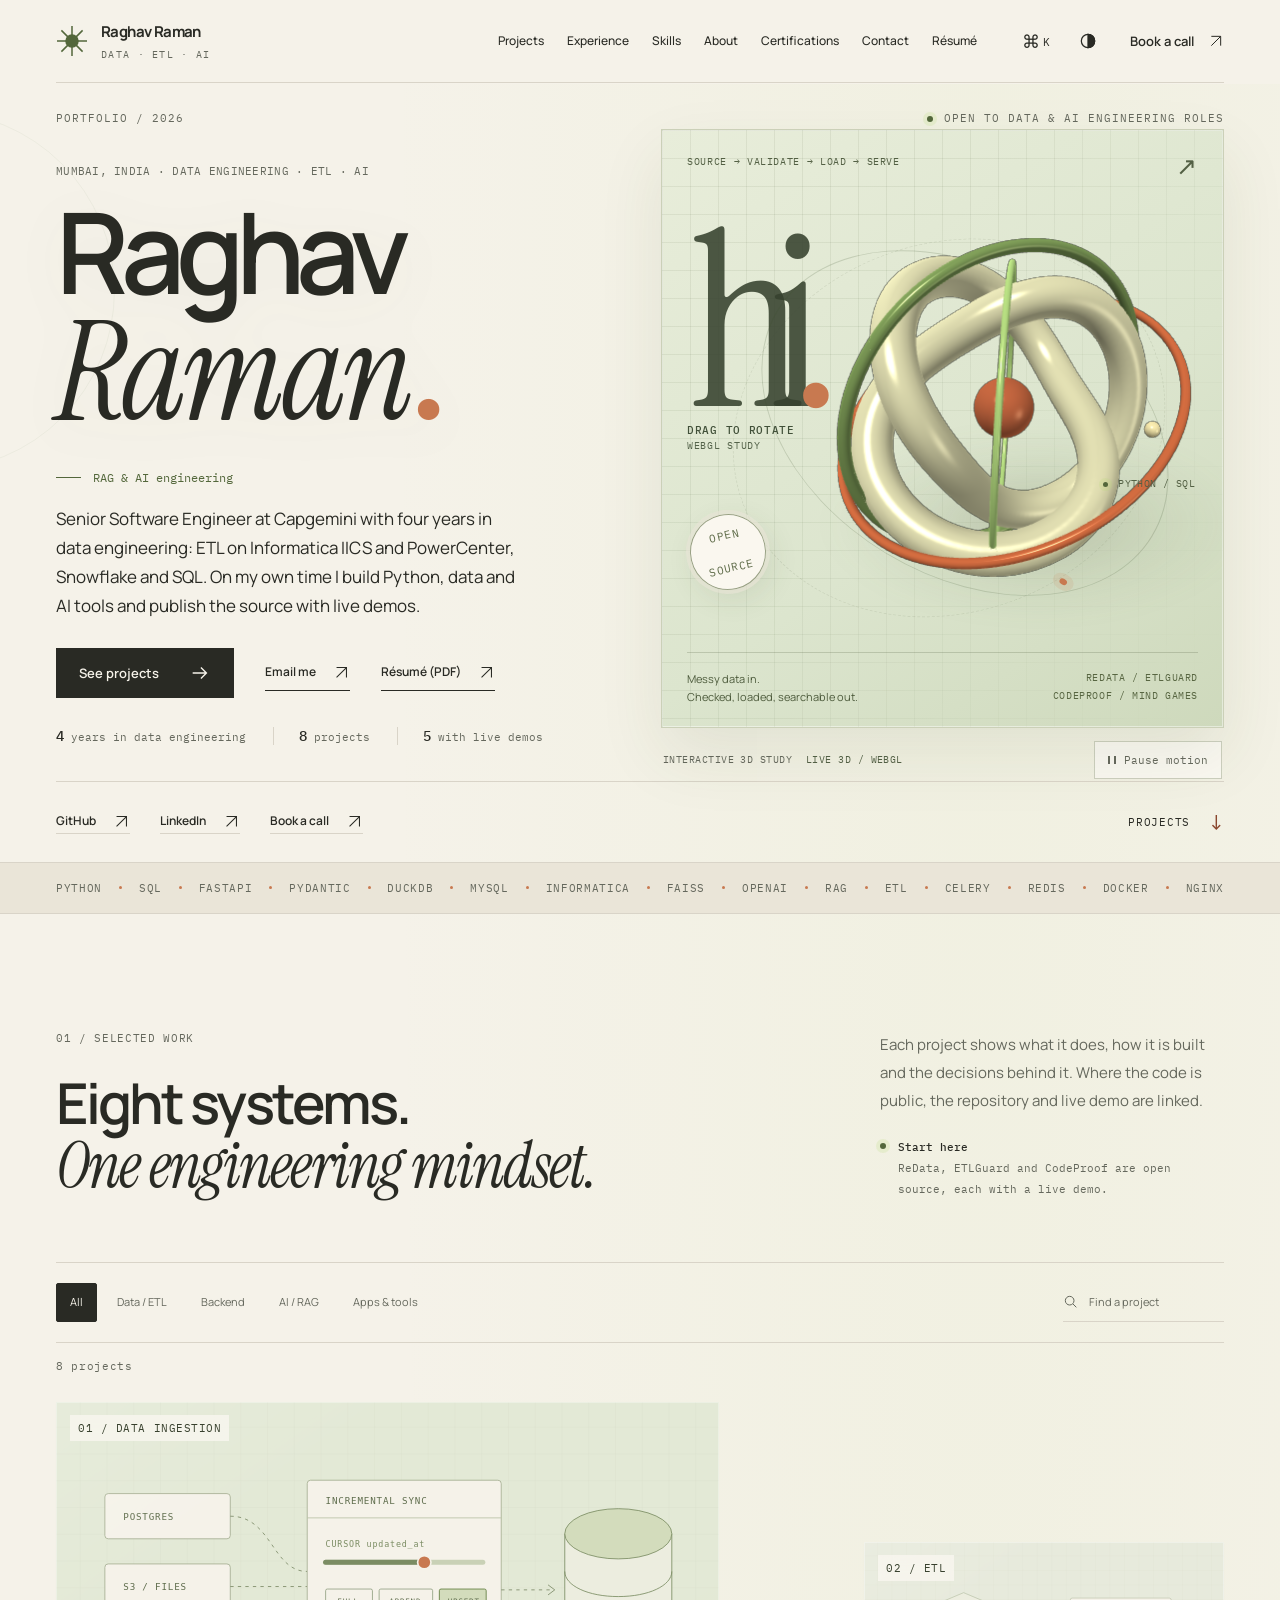
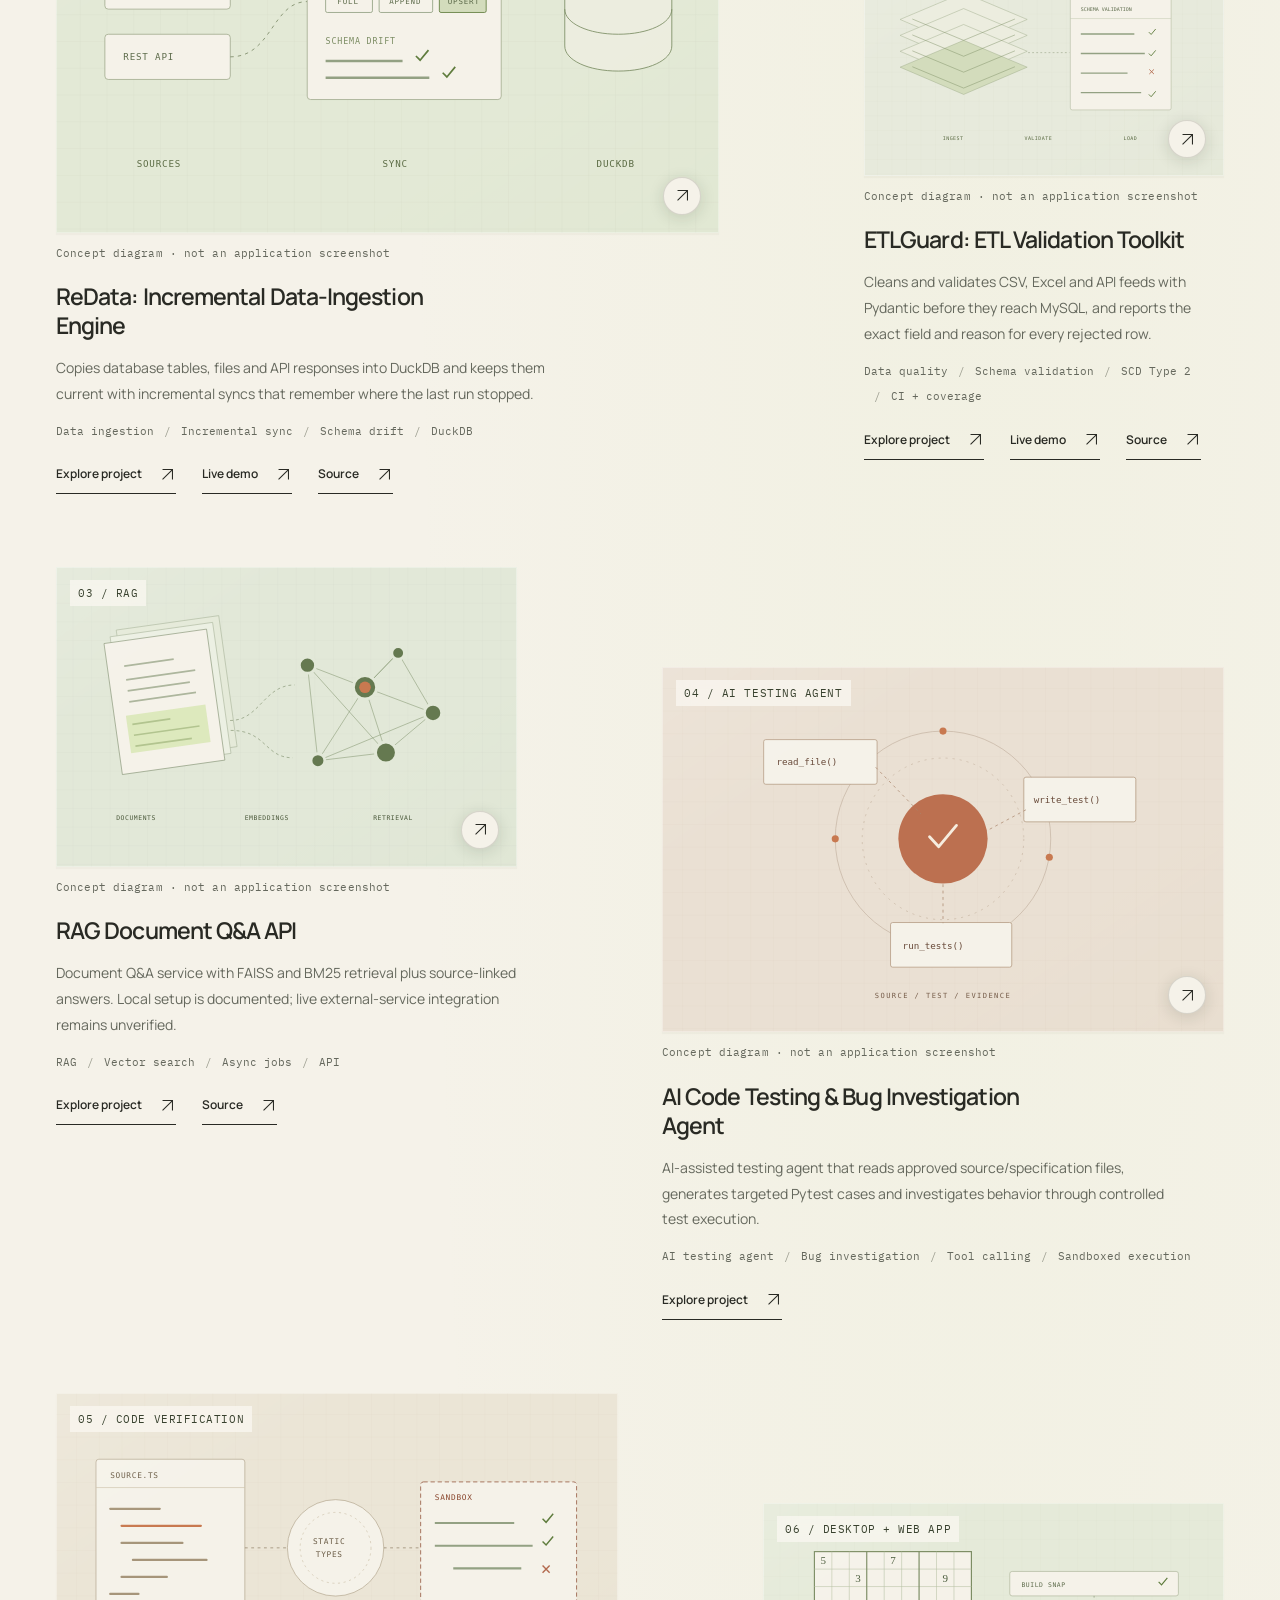
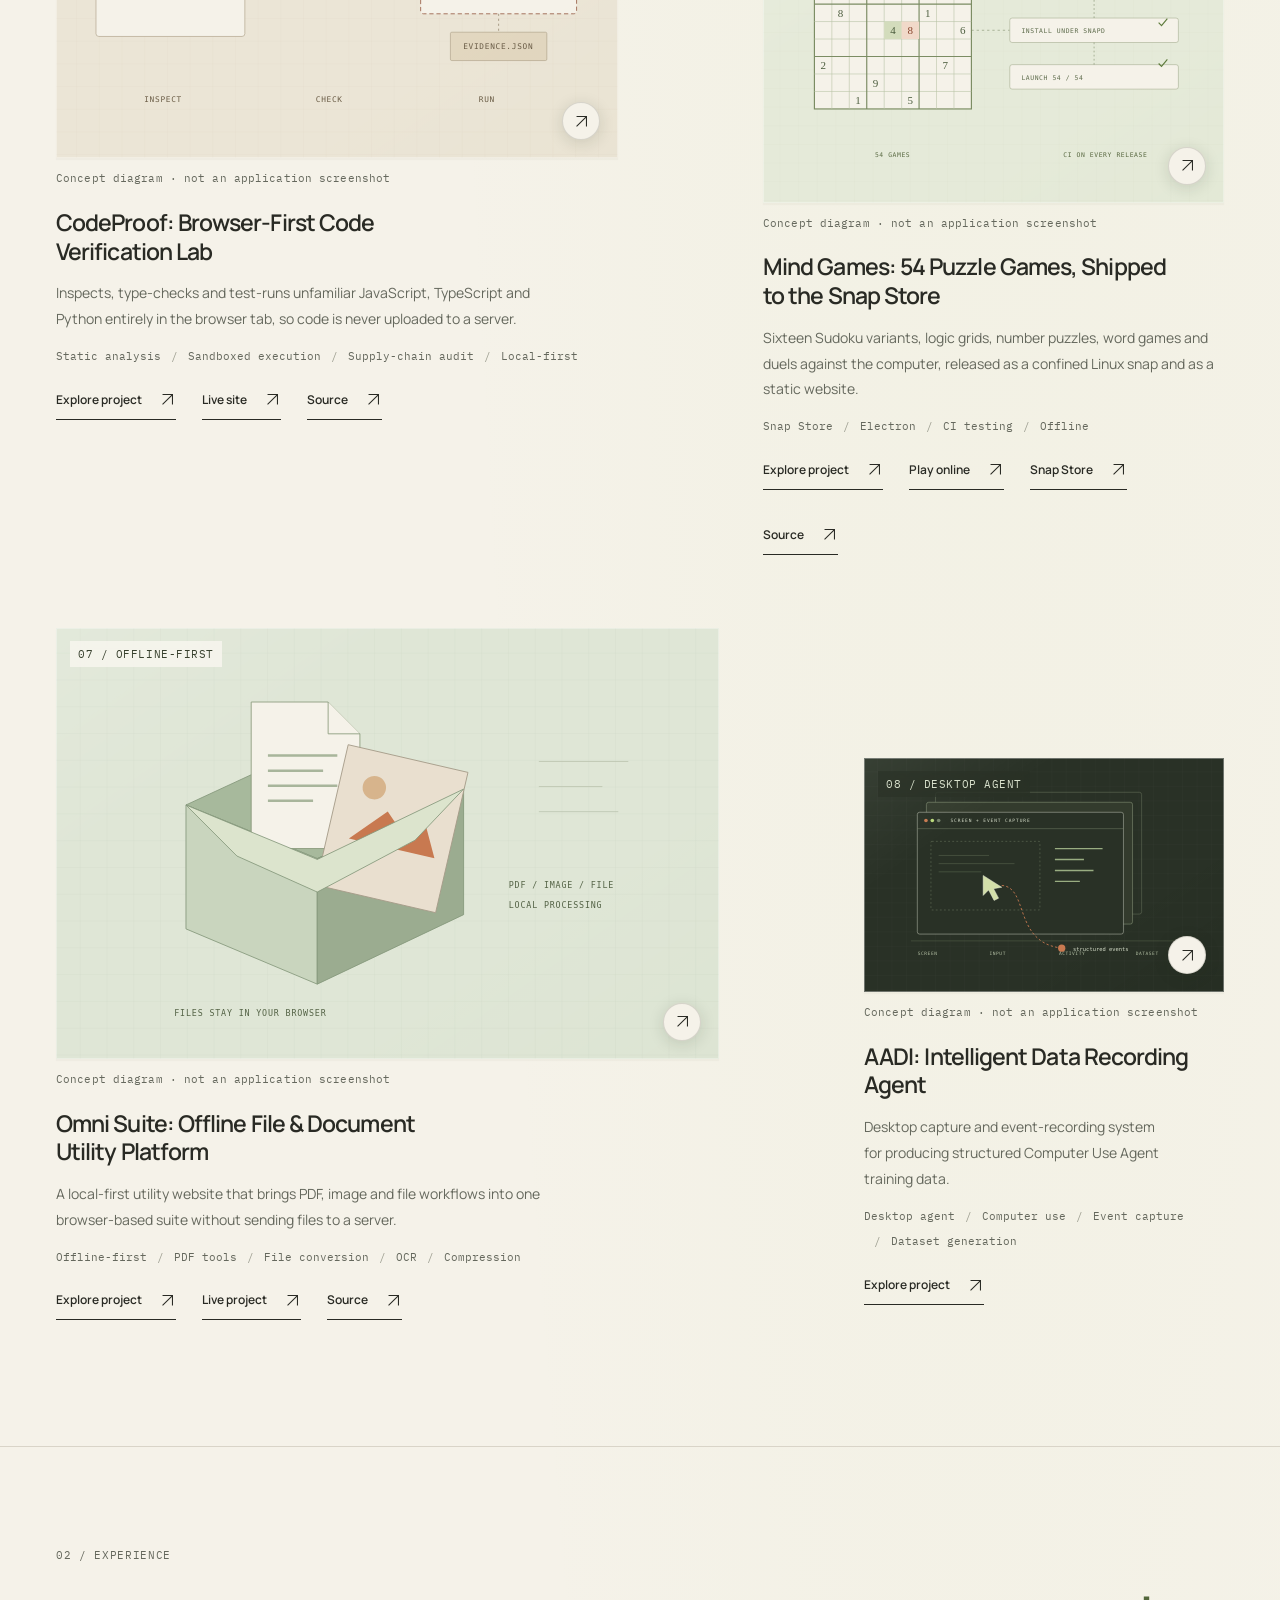
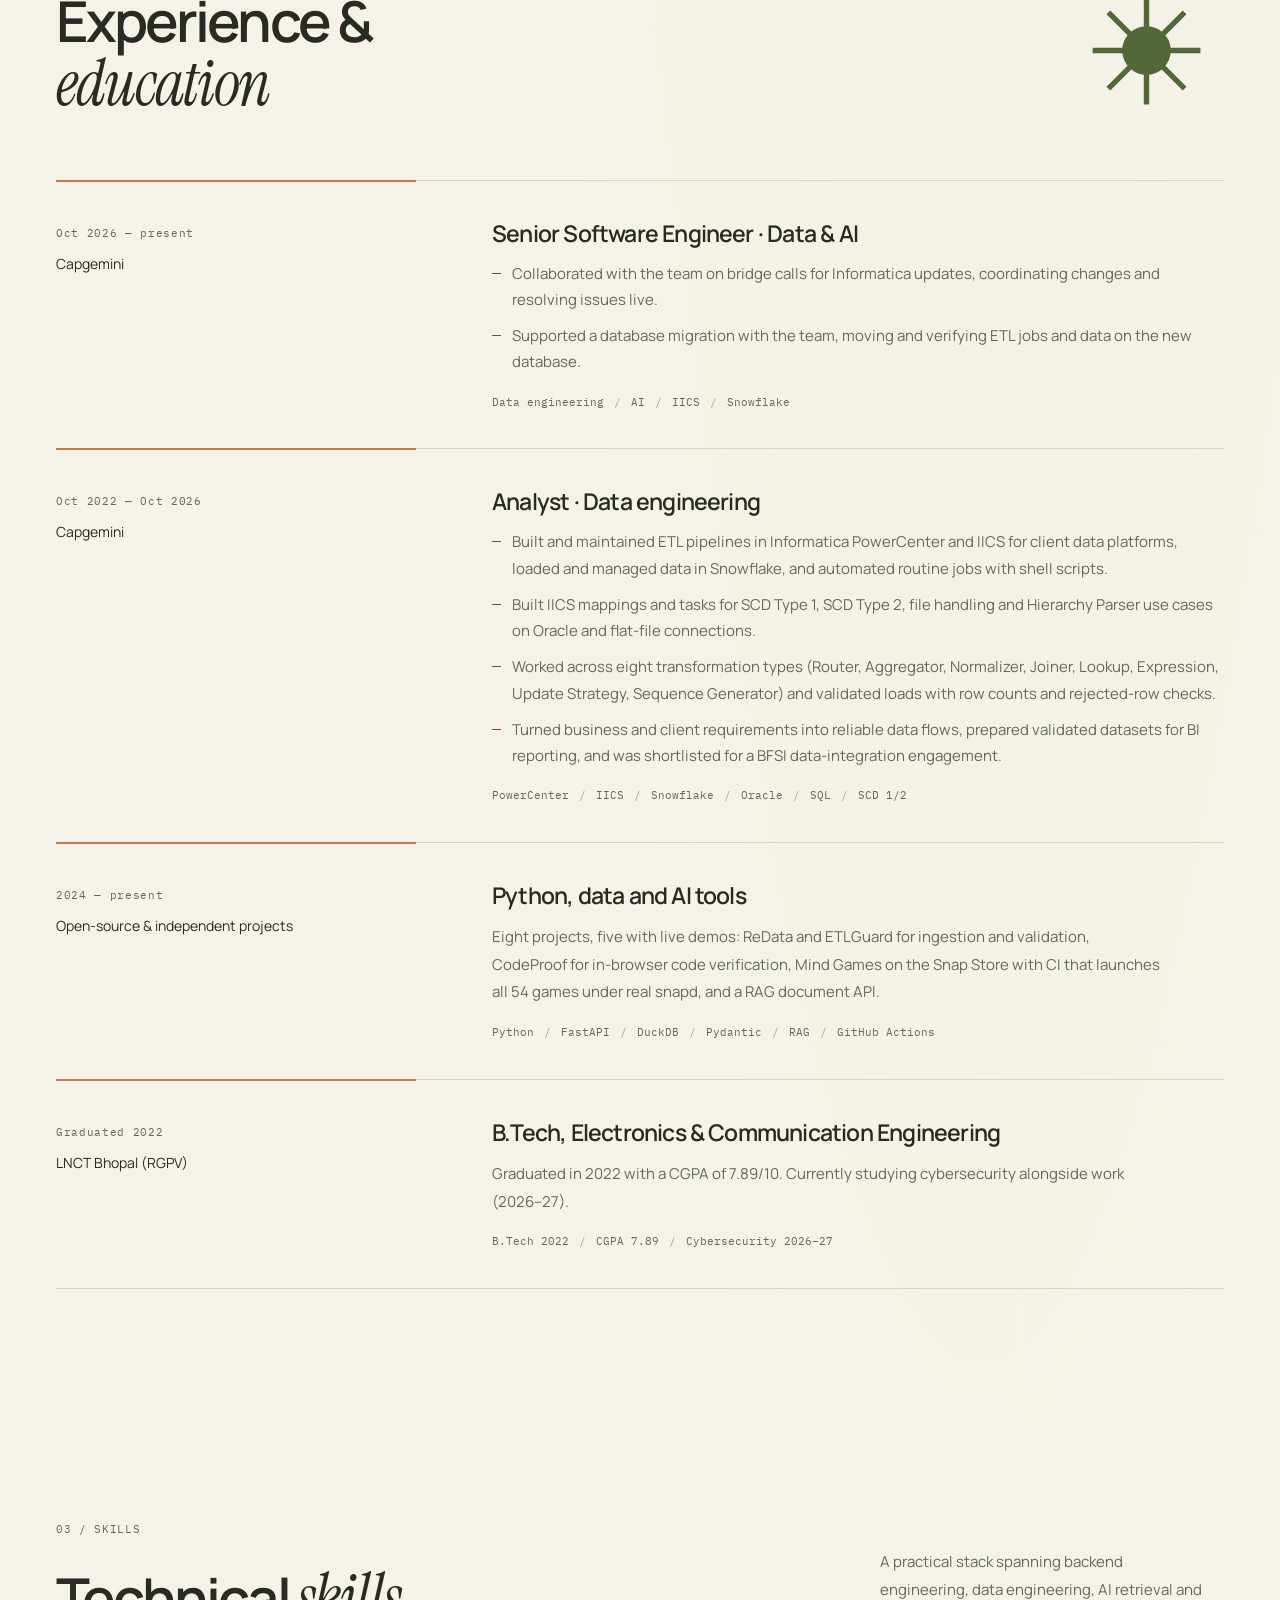
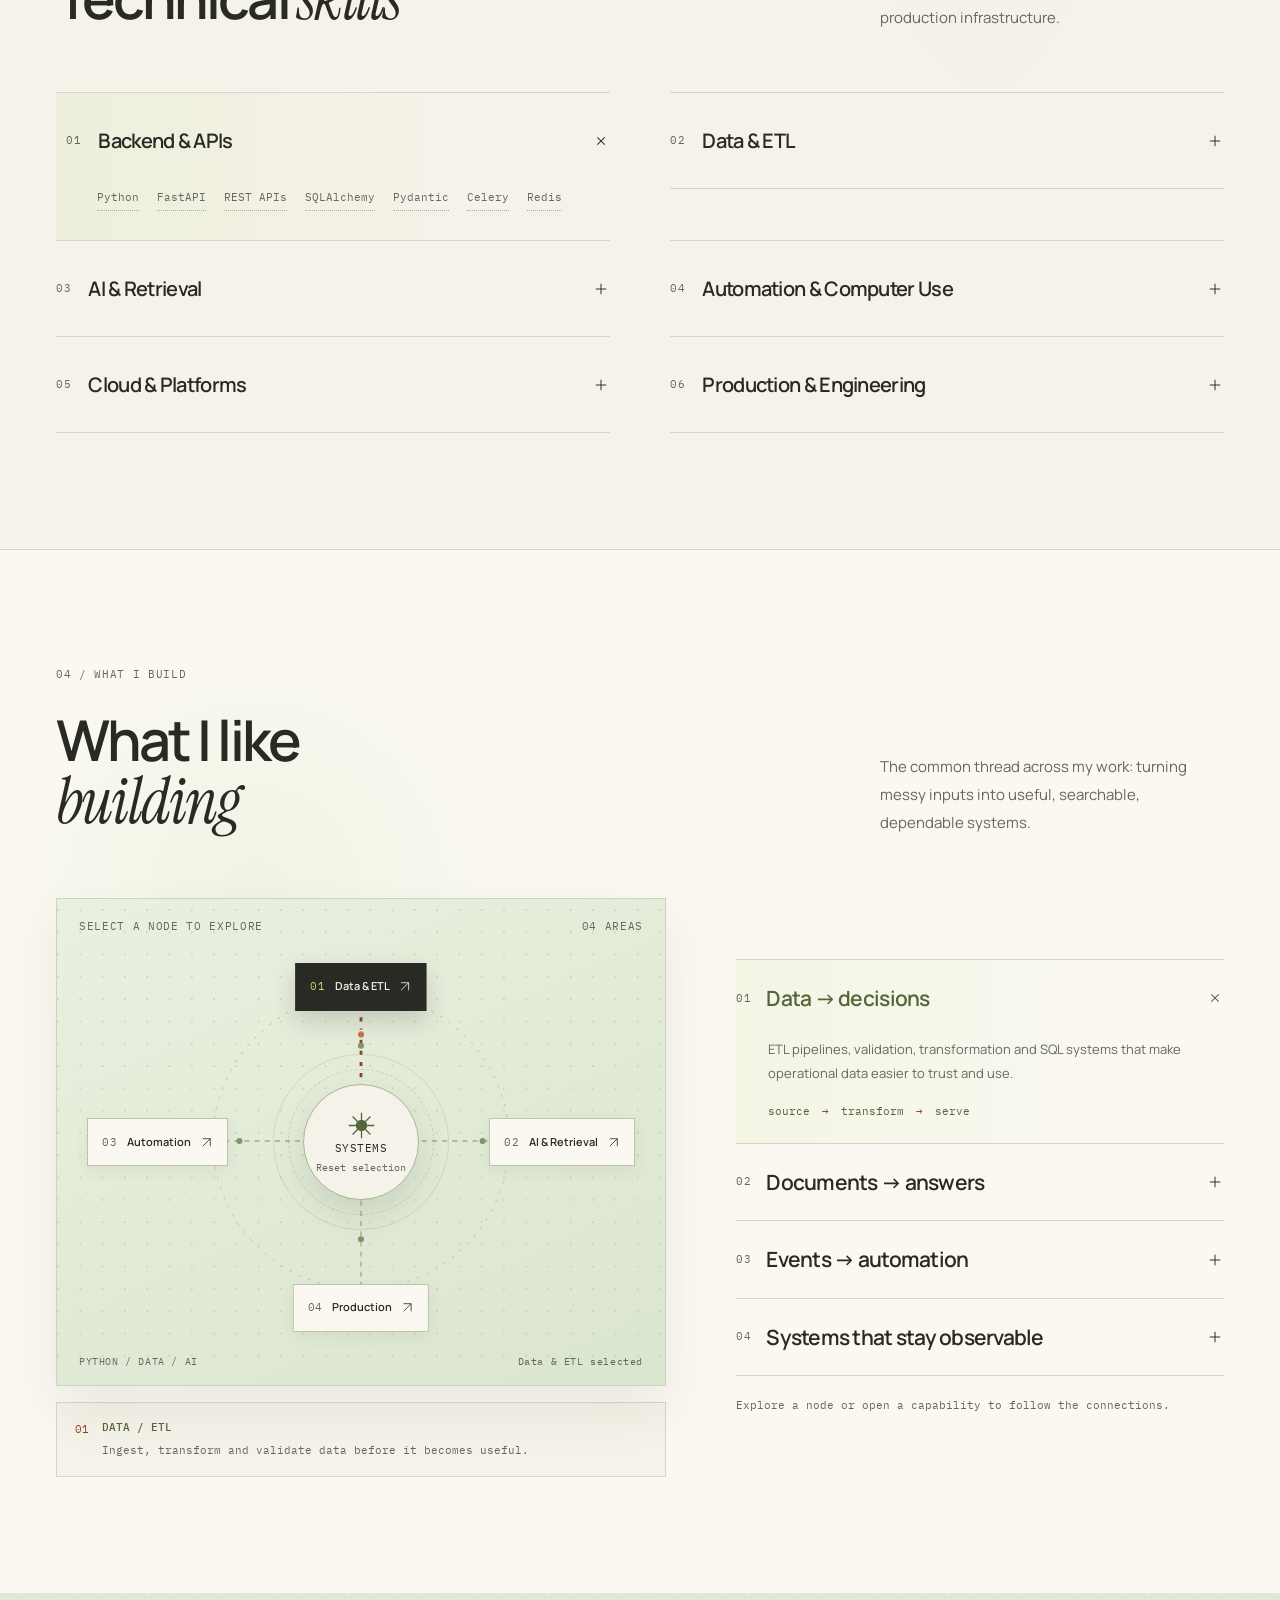
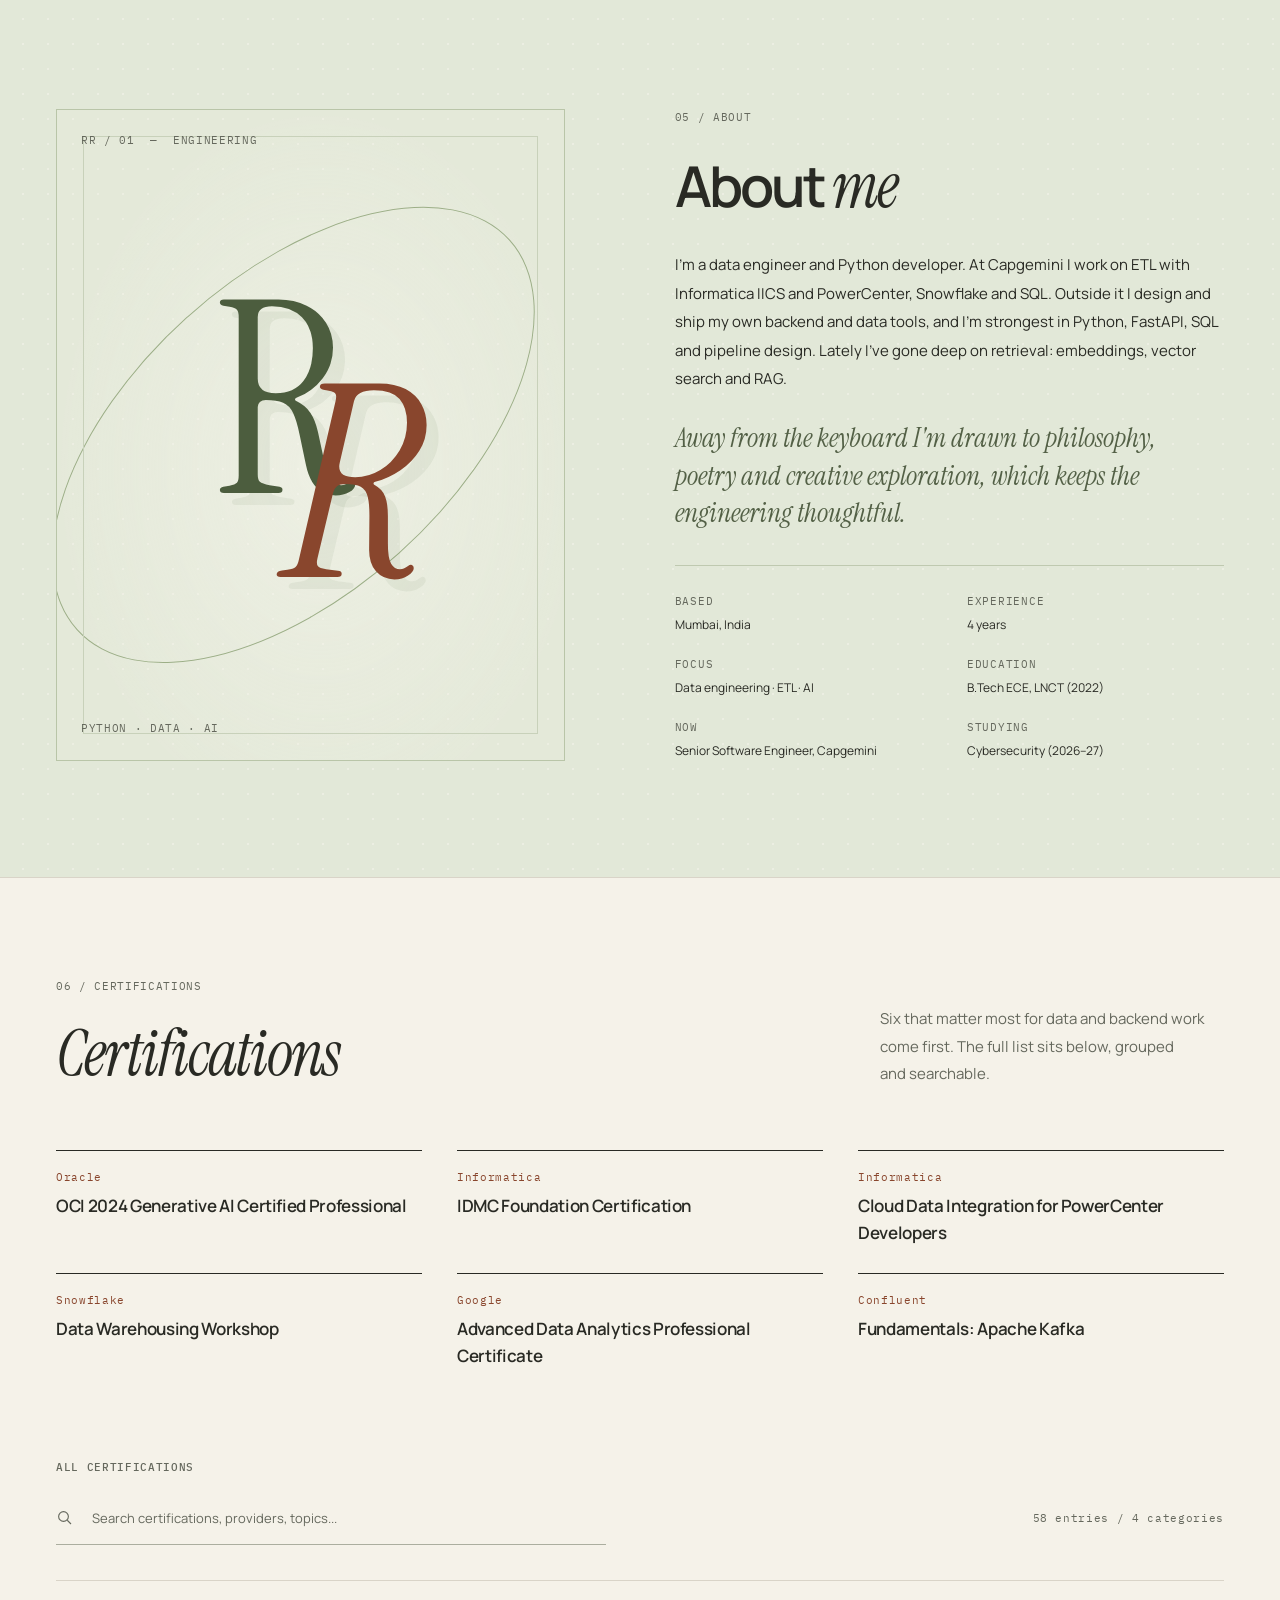
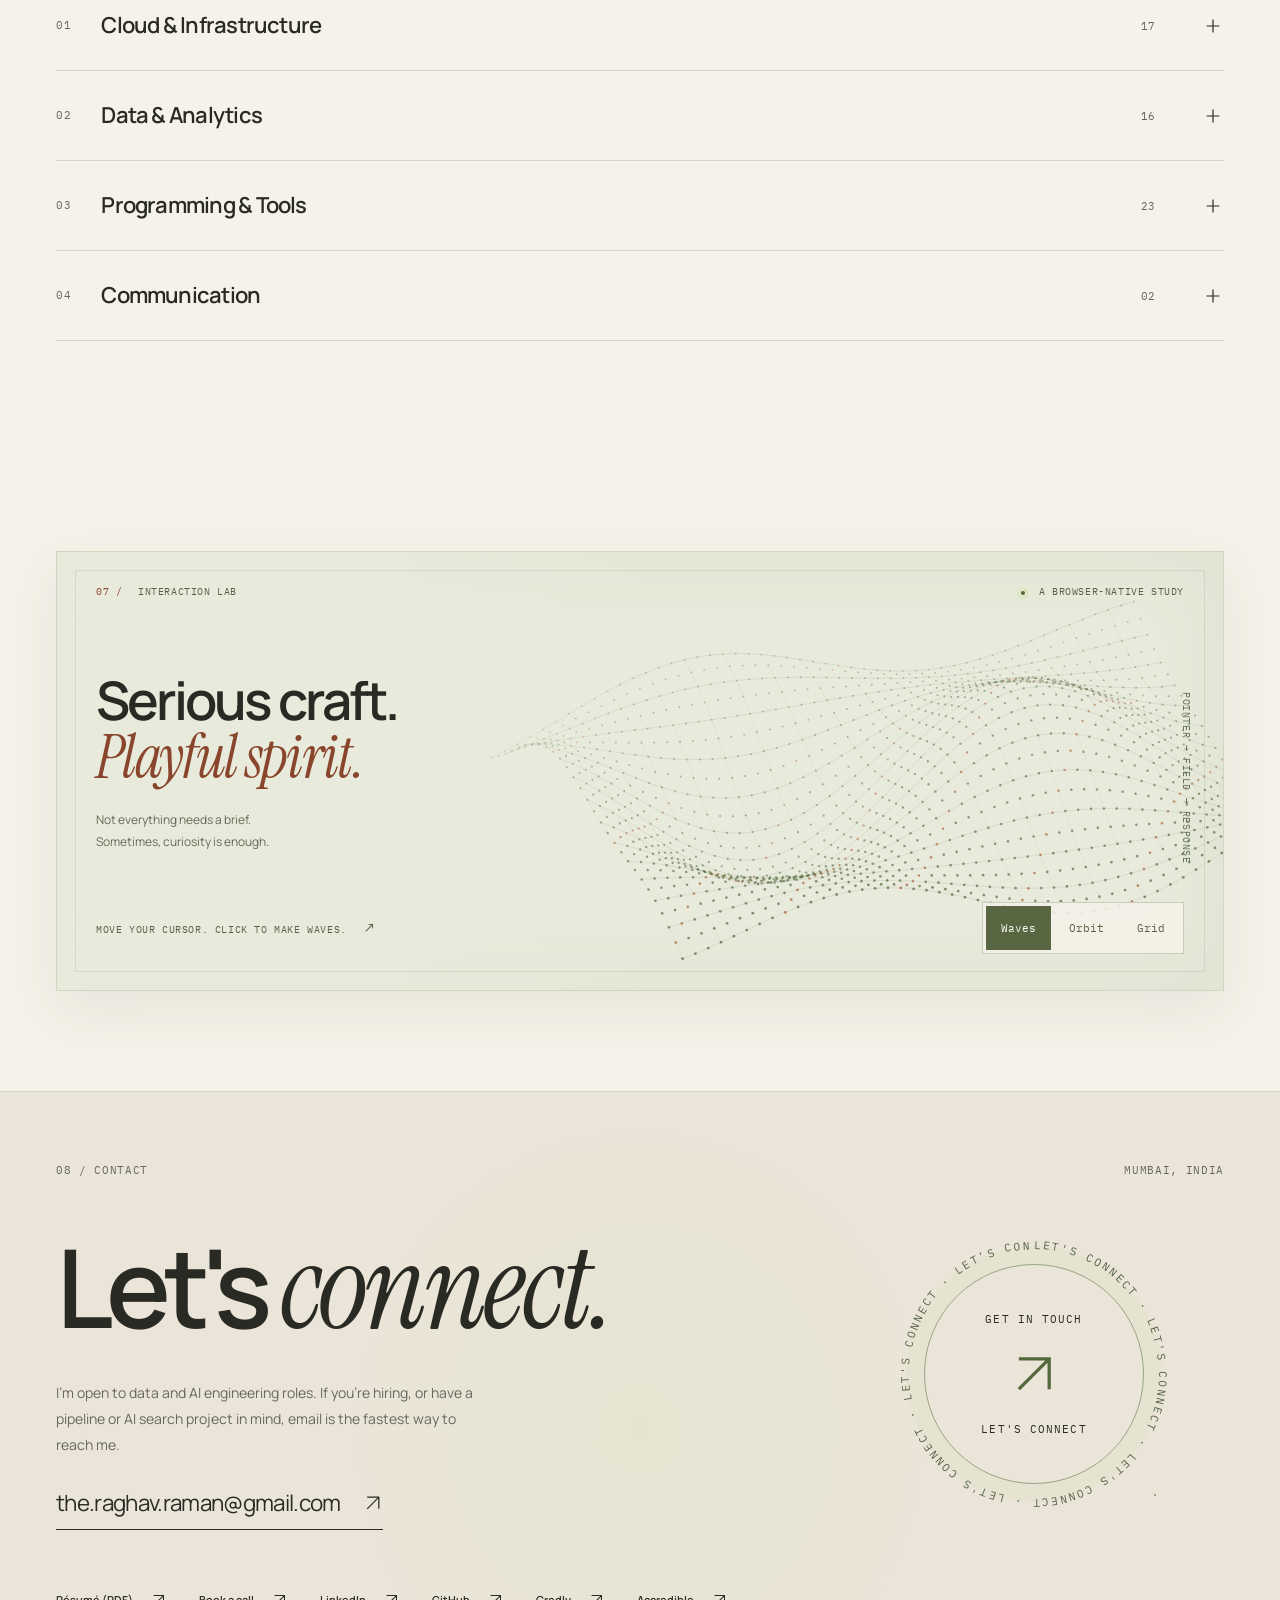
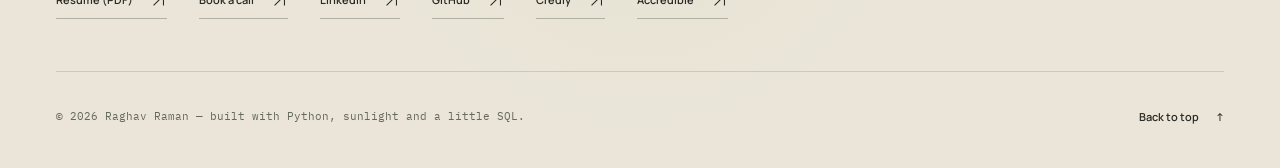
==== commit 4d4034b7: "Restore the original résumé design with current details Bring back the navy header, QR code, skill t" ====
--- a/index.html
+++ b/index.html
@@ -347,9 +347,6 @@
 .cert-cards {display:grid;grid-template-columns:repeat(3,minmax(0,1fr));gap:25px 35px;padding:10px 0 38px 49px}
 .cert-card {min-width:0;border-top:1px solid var(--line);padding-top:18px}
 .cert-card h4 {font-size:14px;line-height:1.7}
-.cert-kind {display:block;font:500 10px var(--mono);letter-spacing:.06em;text-transform:uppercase;color:var(--muted);margin-bottom:6px}
-.cert-kind.is-cert {color:var(--copper-ink)}
-.cert-verify {display:inline-block;margin-top:10px;font:500 10px var(--mono);letter-spacing:.06em;text-transform:uppercase;color:var(--copper-ink);border-bottom:1px solid currentColor}
 .cert-card p {font-size:13px;line-height:1.85;color:var(--muted);margin-top:10px}
 /* 12 Closing */
 .contact-section {padding:70px 0 0;background:var(--parchment);border-top:1px solid var(--line)}
@@ -992,7 +989,7 @@
 <div class="reading-progress" aria-hidden="true"><span id="pageProgress"></span></div>
 <header class="site-header" id="siteHeader">
  <div class="shell header-inner"><a class="brand" href="#top"><svg class="icon " aria-hidden="true" width="20" height="20"><use href="#i-mark"/></svg><span>Raghav Raman<span class="brand-sub">DATA &middot; ETL &middot; AI</span></span></a>
- <nav class="main-nav" id="links" aria-label="Main navigation"><a href="#projects">Projects</a><a href="#experience">Experience</a><a href="#skills">Skills</a><a href="#about">About</a><a href="#certifications">Certifications</a><a href="#contact">Contact</a><a href="./assets/Raghav-Raman-Resume.pdf?v=2026-11-14b" target="_blank" rel="noopener">Résumé</a><button class="mobile-command" id="mobileCommandBtn" type="button" aria-haspopup="dialog">Quick navigation <span aria-hidden="true">&#8984; K</span></button></nav>
+ <nav class="main-nav" id="links" aria-label="Main navigation"><a href="#projects">Projects</a><a href="#experience">Experience</a><a href="#skills">Skills</a><a href="#about">About</a><a href="#certifications">Certifications</a><a href="#contact">Contact</a><a href="./assets/Raghav-Raman-Resume.pdf?v=2026-11-16" target="_blank" rel="noopener">Résumé</a><button class="mobile-command" id="mobileCommandBtn" type="button" aria-haspopup="dialog">Quick navigation <span aria-hidden="true">&#8984; K</span></button></nav>
  <div class="header-actions"><button id="commandBtn" class="icon-button js-only" type="button" aria-label="Open quick navigation" aria-haspopup="dialog" title="Quick navigation (Ctrl or Command + K)"><span class="shortcut-symbol">&#8984;</span><span class="key-label">K</span></button><button class="icon-button js-only" id="themeBtn" type="button" aria-label="Switch to sage palette" title="Switch light palette"><svg class="icon " aria-hidden="true" width="20" height="20"><use href="#i-palette"/></svg></button><a class="header-cta" href="https://cal.com/raghav-raman" target="_blank" rel="noopener noreferrer">Book a call <svg class="icon " aria-hidden="true" width="20" height="20"><use href="#i-arrow"/></svg></a><button type="button" class="menu-button js-only" id="tog" aria-controls="links" aria-expanded="false"><span>Menu</span><span class="menu-lines" aria-hidden="true"></span></button></div>
  </div>
 </header>
@@ -1001,7 +998,7 @@
  <div class="hero-overline"><span class="mono">PORTFOLIO / 2026</span><span class="mono hero-status"><i class="status-dot"></i> OPEN TO DATA &amp; AI ENGINEERING ROLES</span></div>
  <div class="hero-layout"><div class="hero-copy"><p class="eyebrow">Mumbai, India · Data engineering · ETL · AI</p><h1 id="heroTitle"><span>Raghav</span><em>Raman</em><span class="name-period" aria-hidden="true">.</span></h1>
  <p class="role"><span class="role-dash" aria-hidden="true"></span><span id="role">Data engineer</span></p><p class="hero-lede">Senior Software Engineer at Capgemini with four years in data engineering: ETL on Informatica IICS and PowerCenter, Snowflake and SQL. On my own time I build Python, data and AI tools and publish the source with live demos.</p>
- <div class="hero-actions"><a href="#projects" class="button button-primary">See projects <svg class="icon " aria-hidden="true" width="20" height="20"><use href="#i-right"/></svg></a><a href="mailto:the.raghav.raman@gmail.com" class="text-link">Email me <svg class="icon " aria-hidden="true" width="20" height="20"><use href="#i-arrow"/></svg></a><a href="./assets/Raghav-Raman-Resume.pdf?v=2026-11-14b" class="text-link" target="_blank" rel="noopener">Résumé (PDF) <svg class="icon " aria-hidden="true" width="20" height="20"><use href="#i-arrow"/></svg></a></div>
+ <div class="hero-actions"><a href="#projects" class="button button-primary">See projects <svg class="icon " aria-hidden="true" width="20" height="20"><use href="#i-right"/></svg></a><a href="mailto:the.raghav.raman@gmail.com" class="text-link">Email me <svg class="icon " aria-hidden="true" width="20" height="20"><use href="#i-arrow"/></svg></a><a href="./assets/Raghav-Raman-Resume.pdf?v=2026-11-16" class="text-link" target="_blank" rel="noopener">Résumé (PDF) <svg class="icon " aria-hidden="true" width="20" height="20"><use href="#i-arrow"/></svg></a></div>
  <div class="hero-proof"><span><b>4</b> years in data engineering</span><span><b>8</b> projects</span><span><b>5</b> with live demos</span></div></div>
  <figure class="hero-art hero-wip-figure">
 <div class="hero-wip-banner" id="heroArt" role="img" aria-label="Artwork with a large hi greeting, a sage grid and a geometric flower.">
@@ -1092,8 +1089,8 @@
  </div></section>
  <section class="section about-section" id="about" data-zone="Morning" aria-labelledby="aboutTitle"><div class="shell about-layout"><div class="about-art"><span class="mono about-art-label">RR / 01 &nbsp;&mdash;&nbsp; ENGINEERING</span><div class="about-monogram" aria-hidden="true"><span>R</span><em>R</em><div class="monogram-orbit"></div></div><div id="portraitSlot"></div><template id="portraitTemplate"><img class="portrait" src="assets/raghav-profile.jpg" width="792" height="840" alt="Portrait of Raghav Raman" loading="lazy"></template><span class="mono about-art-foot">PYTHON &middot; DATA &middot; AI</span></div>
  <div class="about-copy"><p class="eyebrow">05 / ABOUT</p><h2 id="aboutTitle">About <em>me</em></h2><p class="about-intro">I&#x27;m a data engineer and Python developer. At Capgemini I work on ETL with Informatica IICS and PowerCenter, Snowflake and SQL. Outside it I design and ship my own backend and data tools, and I&#x27;m strongest in Python, FastAPI, SQL and pipeline design. Lately I&#x27;ve gone deep on retrieval: embeddings, vector search and RAG.</p><p class="about-reflection">Away from the keyboard I&#x27;m drawn to philosophy, poetry and creative exploration, which keeps the engineering thoughtful.</p><dl class="facts"><div><dt>Based</dt><dd>Mumbai, India</dd></div><div><dt>Experience</dt><dd>4 years</dd></div><div><dt>Focus</dt><dd>Data engineering · ETL · AI</dd></div><div><dt>Education</dt><dd>B.Tech ECE, LNCT (2022)</dd></div><div><dt>Now</dt><dd>Senior Software Engineer, Capgemini</dd></div><div><dt>Studying</dt><dd>Cybersecurity (2026–27)</dd></div></dl></div></div></section>
- <section class="section certifications-section" id="certifications" data-zone="Afternoon" aria-labelledby="certificationsTitle"><div class="shell"><div class="section-heading"><div><p class="eyebrow">06 / CERTIFICATIONS</p><h2 id="certificationsTitle"><em>Certifications</em></h2></div><p class="heading-aside">Six that matter most for data, backend and AI work come first. The full list sits below, grouped and searchable. Each entry is marked as an exam-based certification or a course badge.</p></div><ul class="cert-picks" aria-label="Most relevant certifications"><li><span class="mono">Oracle · Certification</span><strong>OCI 2024 Generative AI Certified Professional</strong></li><li><span class="mono">Informatica · Certification</span><strong>IDMC Foundation Certification</strong></li><li><span class="mono">Informatica · Certification</span><strong>Cloud Data Integration for PowerCenter Developers</strong></li><li><span class="mono">AMD · Certification</span><strong>ROCm Certified Associate</strong></li><li><span class="mono">Snowflake · Badge</span><strong>Hands-On Essentials: Data Engineering Workshop</strong></li><li><span class="mono">Confluent · Badge</span><strong>Fundamentals: Apache Kafka</strong></li></ul><h3 class="cert-all-title">All certifications</h3>
- <div class="cert-search-row js-only"><div class="cert-search"><svg class="icon " aria-hidden="true" width="20" height="20"><use href="#i-search"/></svg><label class="sr-only" for="certSearch">Search certifications, providers or topics</label><input id="certSearch" type="search" placeholder="Search certifications, providers, topics..." autocomplete="off"></div><p class="mono" id="certResults" role="status">81 entries / 4 categories</p></div><div class="cert-list"><details class="cert-group" id="panel-cloud"><summary><span class="row-index">01</span><h3>Cloud &amp; Infrastructure</h3><span class="cert-group-count">22</span><svg class="icon " aria-hidden="true" width="20" height="20"><use href="#i-plus"/></svg></summary><div class="cert-cards"><article class="cert-card"><span class="cert-kind">Badge</span><h4>Build a Data Warehouse with BigQuery Skill Badge</h4><p>Issued by Google Cloud (2025). Hands-on BigQuery warehouse design and loading.</p><a class="cert-verify" href="https://www.credly.com/badges/cbc3dbed-f88d-45dd-b660-46c0d8d5992f" target="_blank" rel="noopener">Verify ↗</a></article><article class="cert-card"><span class="cert-kind">Badge</span><h4>Chainguard Container Crusader</h4><p>Issued by Chainguard (2025). Secure, minimal container images and supply-chain basics.</p><a class="cert-verify" href="https://www.credly.com/badges/f0b5ecdc-ea89-499a-bbdf-48778a93ce76" target="_blank" rel="noopener">Verify ↗</a></article><article class="cert-card"><span class="cert-kind">Badge</span><h4>LFC108: Cybersecurity Essentials</h4><p>Issued by The Linux Foundation (2024). Core cybersecurity concepts and practices.</p><a class="cert-verify" href="https://www.credly.com/badges/b3e93b26-8495-4f80-81f2-6c37b2150e14" target="_blank" rel="noopener">Verify ↗</a></article><article class="cert-card"><span class="cert-kind">Badge</span><h4>API Security Fundamentals</h4><p>Issued by APIsec University (2025). Common API threats and defences.</p><a class="cert-verify" href="https://www.credly.com/badges/9202147d-acce-4036-a856-f6e906df11fb" target="_blank" rel="noopener">Verify ↗</a></article><article class="cert-card"><span class="cert-kind">Badge</span><h4>Datadog Fundamentals I</h4><p>Issued by Datadog (2025). Monitoring, metrics and observability basics.</p><a class="cert-verify" href="https://www.credly.com/badges/b76ac630-fa06-4159-a5d9-e1b37ec435a9" target="_blank" rel="noopener">Verify ↗</a></article><article class="cert-card"><span class="cert-kind is-cert">Certification</span><h4>Oracle Cloud Infrastructure 2024 Generative AI Certified Professional</h4><p>Issued by Oracle. Certification in Oracle Cloud generative AI solutions.</p></article><article class="cert-card"><span class="cert-kind">Badge</span><h4>AWS Cloud Quest: Cloud Practitioner</h4><p>Issued by Amazon Web Services (AWS). Gamified cloud practitioner training with hands-on labs.</p><a class="cert-verify" href="https://www.credly.com/badges/adcb5967-b3fd-42ac-b195-99477fc0dc52" target="_blank" rel="noopener">Verify ↗</a></article><article class="cert-card"><span class="cert-kind">Badge</span><h4>AWS Fundamentals Specialization</h4><p>Issued by Amazon Web Services. Core AWS services, architectures, and fundamentals.</p></article><article class="cert-card"><span class="cert-kind">Badge</span><h4>Google Cloud Computing Foundations Certificate</h4><p>Issued by Google Cloud. Basics of compute, storage, and networking on GCP.</p><a class="cert-verify" href="https://www.credly.com/badges/a2373bae-b987-4b40-bdab-b62772edaeef" target="_blank" rel="noopener">Verify ↗</a></article><article class="cert-card"><span class="cert-kind">Badge</span><h4>Data Warehousing Workshop by Snowflake</h4><p>Issued by Snowflake. Modern data warehousing best practices and patterns.</p></article><article class="cert-card"><span class="cert-kind">Badge</span><h4>Cloud Hero: Enhance Data Warehouses with BigQuery</h4><p>Issued by Google. BigQuery optimization and advanced analytics techniques.</p></article><article class="cert-card"><span class="cert-kind">Badge</span><h4>Generative AI Fundamentals by Databricks</h4><p>Issued by Databricks. Large Language Models and vector workflows on Databricks Lakehouse.</p></article><article class="cert-card"><span class="cert-kind">Badge</span><h4>NASA Open Science 101</h4><p>Issued by NASA. Open science principles and reproducibility.</p><a class="cert-verify" href="https://www.credly.com/badges/4156ad3e-c09e-4106-8410-71b1e431f4f6" target="_blank" rel="noopener">Verify ↗</a></article><article class="cert-card"><span class="cert-kind">Badge</span><h4>AWS Partner: Generative AI Essentials (Business)</h4><p>Issued by Amazon Web Services (AWS). Generative AI fundamentals for business contexts.</p><a class="cert-verify" href="https://www.credly.com/badges/6ecdd3c7-33a1-4593-997f-c54968e36a1f" target="_blank" rel="noopener">Verify ↗</a></article><article class="cert-card"><span class="cert-kind">Badge</span><h4>Introduction to Cybersecurity</h4><p>Issued by Cisco. Foundational cybersecurity concepts.</p><a class="cert-verify" href="https://www.credly.com/badges/a4ca83a0-2d05-4d2f-9f2c-ab7b3f7003d1" target="_blank" rel="noopener">Verify ↗</a></article><article class="cert-card"><span class="cert-kind">Badge</span><h4>Generative AI Fundamentals</h4><p>Issued by Google. Foundational generative AI concepts and applications.</p></article><article class="cert-card"><span class="cert-kind">Badge</span><h4>Databricks Lakehouse Fundamentals</h4><p>Issued by Databricks. Lakehouse fundamentals (May 2024 – May 2025).</p></article><article class="cert-card"><span class="cert-kind">Badge</span><h4>Google AI Essentials</h4><p>Issued by Google. Practical generative AI and AI productivity fundamentals.</p><a class="cert-verify" href="https://www.credly.com/badges/63b590bd-d185-492e-9808-0f68b1563f8e" target="_blank" rel="noopener">Verify ↗</a></article><article class="cert-card"><span class="cert-kind">Badge</span><h4>Introduction to Cyber Security</h4><p>Issued by The Open University. Foundational cybersecurity concepts.</p></article><article class="cert-card"><span class="cert-kind">Badge</span><h4>Cloud Hero: Core Infrastructure II</h4><p>Issued by Google. Google Cloud infrastructure hands-on credential.</p></article><article class="cert-card"><span class="cert-kind">Badge</span><h4>Cloud Hero: Vertex AI</h4><p>Issued by Google Cloud Skills Boost. Vertex AI and prompt engineering fundamentals.</p></article><article class="cert-card"><span class="cert-kind">Badge</span><h4>Cloud Hero: Getting started with Cloud Dev in GCP</h4><p>Issued by Google. Getting started with cloud development on Google Cloud.</p></article></div></details><details class="cert-group" id="panel-data"><summary><span class="row-index">02</span><h3>Data &amp; Analytics</h3><span class="cert-group-count">26</span><svg class="icon " aria-hidden="true" width="20" height="20"><use href="#i-plus"/></svg></summary><div class="cert-cards"><article class="cert-card"><span class="cert-kind">Badge</span><h4>Hands-On Essentials: Data Engineering Workshop</h4><p>Issued by Snowflake (2026). Ingestion, pipelines and transformations on Snowflake.</p><a class="cert-verify" href="https://achieve.snowflake.com/51a57e43-9045-4529-b291-dee980e4e4f9" target="_blank" rel="noopener">Verify ↗</a></article><article class="cert-card"><span class="cert-kind">Badge</span><h4>SnowConvert AI: Essentials</h4><p>Issued by Snowflake (2026). Migrating legacy warehouse code to Snowflake.</p><a class="cert-verify" href="https://achieve.snowflake.com/8c11c0e4-b871-48b2-a09b-ef6f42182fe6" target="_blank" rel="noopener">Verify ↗</a></article><article class="cert-card"><span class="cert-kind">Badge</span><h4>Foundry &amp; AIP Builder Foundations</h4><p>Issued by Palantir Technologies (2026). Data pipelines, ontology and AIP on Foundry.</p><a class="cert-verify" href="https://verify.skilljar.com/c/fxbu5t5dev6j" target="_blank" rel="noopener">Verify ↗</a></article><article class="cert-card"><span class="cert-kind is-cert">Certification</span><h4>IPaaS Foundation Series</h4><p>Issued by Informatica (2024). Integration platform as a service on Informatica IDMC.</p></article><article class="cert-card"><span class="cert-kind">Badge</span><h4>IICS: Cloud Data Integration Services</h4><p>Issued by Informatica (2022). Cloud data integration services on IICS.</p></article><article class="cert-card"><span class="cert-kind">Badge</span><h4>Dremio Verified AI Architect</h4><p>Issued by Dremio (2025). Lakehouse architecture for AI workloads.</p><a class="cert-verify" href="https://www.credly.com/badges/e5d5b698-a9b4-41fe-9ba2-fed87f9f3dc2" target="_blank" rel="noopener">Verify ↗</a></article><article class="cert-card"><span class="cert-kind">Badge</span><h4>Dremio Verified Reflections Specialist</h4><p>Issued by Dremio (2025). Query acceleration with Dremio Reflections.</p><a class="cert-verify" href="https://www.credly.com/badges/744153be-49bf-4e2f-b903-03ad481888f2" target="_blank" rel="noopener">Verify ↗</a></article><article class="cert-card"><span class="cert-kind">Badge</span><h4>Dremio Verified Data Analyst</h4><p>Issued by Dremio (2025). Querying and analysing lakehouse data with Dremio.</p><a class="cert-verify" href="https://www.credly.com/badges/f1a82063-2641-458c-a0a5-913a6f99b1b1" target="_blank" rel="noopener">Verify ↗</a></article><article class="cert-card"><span class="cert-kind">Badge</span><h4>Databricks &amp; KNIME for Data Engineering</h4><p>Issued by KNIME (2025). Building data engineering workflows on Databricks with KNIME.</p><a class="cert-verify" href="https://www.credly.com/badges/cea8a241-4b33-4cb5-8073-5e9b7e258baa" target="_blank" rel="noopener">Verify ↗</a></article><article class="cert-card"><span class="cert-kind">Badge</span><h4>Vector Databases for RAG: An Introduction</h4><p>Issued by IBM (2025). Embeddings, vector search and retrieval for RAG.</p><a class="cert-verify" href="https://www.credly.com/badges/b2173a7e-bf29-446f-99fb-7db79fdff90f" target="_blank" rel="noopener">Verify ↗</a></article><article class="cert-card"><span class="cert-kind">Badge</span><h4>Meta Data Analyst Professional Certificate</h4><p>Issued by Meta via Coursera. Analytics lifecycle and visualization.</p><a class="cert-verify" href="https://www.credly.com/badges/b22ed41f-07af-47f5-8483-9a367e3788f2" target="_blank" rel="noopener">Verify ↗</a></article><article class="cert-card"><span class="cert-kind">Badge</span><h4>Google Data Analytics Professional Certificate</h4><p>Issued by Coursera (Google). Data cleaning, visualization, foundational analytics with SQL, Tableau, R.</p><a class="cert-verify" href="https://www.credly.com/badges/2a35de09-7a1d-45c7-9f70-248891f1f5b1" target="_blank" rel="noopener">Verify ↗</a></article><article class="cert-card"><span class="cert-kind">Badge</span><h4>Google Advanced Data Analytics Professional Certificate</h4><p>Issued by Coursera (Google). Advanced data analysis, machine learning, regression, statistical modeling.</p><a class="cert-verify" href="https://www.credly.com/badges/681ab8a7-73bd-42ef-8f46-824aaec7b246" target="_blank" rel="noopener">Verify ↗</a></article><article class="cert-card"><span class="cert-kind">Badge</span><h4>IBM Data Visualization Specialization</h4><p>IBM credential covering data visualization, dashboards and communicating analytical findings.</p><a class="cert-verify" href="https://www.credly.com/badges/9e766018-d05e-43a8-8135-a0d5889466c9" target="_blank" rel="noopener">Verify ↗</a></article><article class="cert-card"><span class="cert-kind">Badge</span><h4>Introduction to MongoDB by MongoDB</h4><p>Issued by MongoDB University. NoSQL data modeling and CRUD operations.</p></article><article class="cert-card"><span class="cert-kind">Badge</span><h4>Get Started with Tableau</h4><p>Issued by Tableau/Coursera. Interactive dashboards and storytelling.</p><a class="cert-verify" href="https://www.credly.com/badges/914e730b-665e-469e-b95f-46130fb20146" target="_blank" rel="noopener">Verify ↗</a></article><article class="cert-card"><span class="cert-kind is-cert">Certification</span><h4>MongoDB SI Associate Certification</h4><p>Issued by MongoDB. Operational skills and performance tuning.</p><a class="cert-verify" href="https://learn.mongodb.com/c/HTfj9m-6QBuUnPqwGEH1hQ" target="_blank" rel="noopener">Verify ↗</a></article><article class="cert-card"><span class="cert-kind is-cert">Certification</span><h4>IDMC Foundation Series Certification</h4><p>Issued by Informatica. Basics of Informatica Data Management Cloud and data governance.</p></article><article class="cert-card"><span class="cert-kind is-cert">Certification</span><h4>Cloud Data Integration for PowerCenter Developers (Foundation)</h4><p>Issued by Informatica. Cloud data integration (IICS) for PowerCenter developers.</p></article><article class="cert-card"><span class="cert-kind is-cert">Certification</span><h4>I&amp;D Data Engineer IPC Grade A — Level 1</h4><p>Data engineering industry certification covering foundational engineering practices.</p></article><article class="cert-card"><span class="cert-kind">Badge</span><h4>Databricks Lakehouse Platform Accreditation</h4><p>Databricks learning credential covering Lakehouse concepts, Delta workflows and platform fundamentals.</p></article><article class="cert-card"><span class="cert-kind">Badge</span><h4>Claire GPT by Informatica</h4><p>Issued by Informatica. AI-assisted data management capabilities.</p></article><article class="cert-card"><span class="cert-kind">Badge</span><h4>Database Structures and Management with MySQL</h4><p>Issued by Meta. MySQL database structures and management.</p></article><article class="cert-card"><span class="cert-kind">Badge</span><h4>Marketplace &amp; Cost Estimation Workshop</h4><p>Issued by Snowflake. Snowflake marketplace and cost estimation.</p></article><article class="cert-card"><span class="cert-kind">Badge</span><h4>Agile Software Development</h4><p>Issued by University of Minnesota. Agile software development principles and practices.</p></article><article class="cert-card"><span class="cert-kind">Badge</span><h4>SQL v/s NoSQL</h4><p>Issued by Scaler. Comparative SQL and NoSQL database concepts.</p></article></div></details><details class="cert-group" id="panel-tools"><summary><span class="row-index">03</span><h3>Programming &amp; Tools</h3><span class="cert-group-count">31</span><svg class="icon " aria-hidden="true" width="20" height="20"><use href="#i-plus"/></svg></summary><div class="cert-cards"><article class="cert-card"><span class="cert-kind">Badge</span><h4>Document AI: From OCR to Agentic Doc Extraction</h4><p>Issued by DeepLearning.AI (2026). OCR and agent-based document extraction.</p><a class="cert-verify" href="https://www.deeplearning.ai/accomplishments/f1011460-0139-496d-8684-b77b1750118d" target="_blank" rel="noopener">Verify ↗</a></article><article class="cert-card"><span class="cert-kind">Badge</span><h4>Claude 101</h4><p>Issued by Anthropic (2026). Working effectively with Claude.</p><a class="cert-verify" href="https://verify.skilljar.com/c/7fxqm34t9x8j" target="_blank" rel="noopener">Verify ↗</a></article><article class="cert-card"><span class="cert-kind">Badge</span><h4>Google AI Professional Certificate</h4><p>Issued by Google via Coursera (2026). Applied generative AI across everyday work.</p><a class="cert-verify" href="https://www.credly.com/badges/a16ff644-e7cc-4824-948e-7a2b6e06de91" target="_blank" rel="noopener">Verify ↗</a></article><article class="cert-card"><span class="cert-kind">Badge</span><h4>Agentic AI</h4><p>Issued by DeepLearning.AI (2025). Designing and evaluating agentic AI workflows.</p></article><article class="cert-card"><span class="cert-kind">Badge</span><h4>Open Source Software Development, Linux and Git Specialization</h4><p>Issued by The Linux Foundation (2025). Linux, Git and open-source workflows.</p><a class="cert-verify" href="https://www.credly.com/badges/fbe77e94-b4d3-44ee-ab49-83f3c0fd3b76" target="_blank" rel="noopener">Verify ↗</a></article><article class="cert-card"><span class="cert-kind">Badge</span><h4>LFS167: Introduction to Jenkins</h4><p>Issued by The Linux Foundation (2025). CI/CD pipelines with Jenkins.</p><a class="cert-verify" href="https://www.credly.com/badges/6ba2ee3e-f25e-4d82-a4fb-746a751760da" target="_blank" rel="noopener">Verify ↗</a></article><article class="cert-card"><span class="cert-kind">Badge</span><h4>Gemini for end-to-end SDLC</h4><p>Issued by Google (2024). Using Gemini across the software development lifecycle.</p></article><article class="cert-card"><span class="cert-kind is-cert">Certification</span><h4>AMD ROCm Certified Associate</h4><p>Issued by AMD. GPU computing with the ROCm open software platform.</p><a class="cert-verify" href="https://www.credly.com/badges/a0c24ee3-758a-4e4f-b839-33b099bc0453" target="_blank" rel="noopener">Verify ↗</a></article><article class="cert-card"><span class="cert-kind">Badge</span><h4>Claude Partner Badge: Claude Code</h4><p>Issued by Anthropic via Credly (2026). Agentic coding with Claude Code.</p><a class="cert-verify" href="https://www.credly.com/badges/91eb1ece-f467-489d-ad9b-46431fe68bab" target="_blank" rel="noopener">Verify ↗</a></article><article class="cert-card"><span class="cert-kind">Badge</span><h4>Deep Learning Specialization</h4><p>Issued by DeepLearning.AI. Neural networks, optimisation, convolutional and sequence models.</p><a class="cert-verify" href="https://www.deeplearning.ai/certificates/20d5a500-a52b-4814-878e-31b812b9dc2a" target="_blank" rel="noopener">Verify ↗</a></article><article class="cert-card"><span class="cert-kind">Badge</span><h4>Knowledge Graphs for RAG</h4><p>Issued by DeepLearning.AI. Using knowledge graphs to ground retrieval-augmented generation.</p><a class="cert-verify" href="https://www.deeplearning.ai/accomplishments/476ab511-6140-42bb-a17f-4b2938f6e169" target="_blank" rel="noopener">Verify ↗</a></article><article class="cert-card"><span class="cert-kind">Badge</span><h4>Full Stack Generative and Agentic AI with Python</h4><p>Issued by Udemy (2026). Python, OpenAI/Gemini APIs, RAG with LangChain, vector databases, LangGraph and MCP concepts.</p></article><article class="cert-card"><span class="cert-kind">Badge</span><h4>Python for Data Science by IBM</h4><p>Issued by IBM. Python programming for data analysis and science.</p><a class="cert-verify" href="https://www.credly.com/badges/08a99ecc-e3c9-439f-b4a6-14eb5785fca3" target="_blank" rel="noopener">Verify ↗</a></article><article class="cert-card"><span class="cert-kind">Badge</span><h4>Version Control by Meta</h4><p>Issued by Meta. Git workflows and collaboration fundamentals.</p></article><article class="cert-card"><span class="cert-kind">Badge</span><h4>Fundamentals of Agile Project Management by PMI</h4><p>Issued by Project Management Institute (PMI). Scrum, iterative delivery, agile concepts.</p><a class="cert-verify" href="https://www.credly.com/badges/b70d7c5f-a19d-4150-bfd5-e12500d6b3fe" target="_blank" rel="noopener">Verify ↗</a></article><article class="cert-card"><span class="cert-kind">Badge</span><h4>Quantum Computing for Everyone: Fractal</h4><p>Issued by Fractal. Introduction to qubits and quantum algorithms.</p></article><article class="cert-card"><span class="cert-kind">Badge</span><h4>Confluent Fundamentals: Apache Kafka</h4><p>Issued by Confluent. Event streaming with Apache Kafka.</p><a class="cert-verify" href="https://certificates.confluent.io/7b0ab75d-5915-42f3-9eae-5d4afda53517" target="_blank" rel="noopener">Verify ↗</a></article><article class="cert-card"><span class="cert-kind">Badge</span><h4>GCP Generative AI Fundamentals</h4><p>Google Cloud credential covering foundational generative AI concepts and Google Cloud AI capabilities.</p></article><article class="cert-card"><span class="cert-kind">Badge</span><h4>Game Theory</h4><p>Certificate from IIM Ahmedabad covering strategic interaction, incentives and decision-making concepts.</p></article><article class="cert-card"><span class="cert-kind">Badge</span><h4>Micro Certification: Welcome to ServiceNow</h4><p>Issued by ServiceNow. Platform essentials and navigation.</p></article><article class="cert-card"><span class="cert-kind">Badge</span><h4>Intro to Apache Cassandra™</h4><p>Issued by Canvas Credentials (Badgr). Apache Cassandra fundamentals.</p></article><article class="cert-card"><span class="cert-kind">Badge</span><h4>Talend Data Integration</h4><p>Issued by Talend. Data integration and ETL fundamentals.</p></article><article class="cert-card"><span class="cert-kind">Badge</span><h4>Agile Project Management</h4><p>Issued by HP LIFE. Agile project management fundamentals.</p></article><article class="cert-card"><span class="cert-kind">Badge</span><h4>Intel® Solution Pro - Principles of AI Everywhere</h4><p>Issued by Intel. Foundational AI concepts and AI-everywhere principles.</p><a class="cert-verify" href="https://www.credly.com/badges/61bc649d-01b7-449e-8eb3-6465d1c146b5" target="_blank" rel="noopener">Verify ↗</a></article><article class="cert-card"><span class="cert-kind">Badge</span><h4>Hadoop Foundations</h4><p>Issued by IBM. Hadoop ecosystem and big-data fundamentals.</p><a class="cert-verify" href="https://www.credly.com/badges/739ae8e9-f58d-47c1-9d6f-68c70b43e144" target="_blank" rel="noopener">Verify ↗</a></article><article class="cert-card"><span class="cert-kind">Badge</span><h4>Data Integration and ETL with Talend</h4><p>Issued by Edureka. Talend-based data integration and ETL concepts.</p></article><article class="cert-card"><span class="cert-kind">Badge</span><h4>AI Skills Challenge</h4><p>Issued by Microsoft. AI skills challenge credential.</p></article><article class="cert-card"><span class="cert-kind">Badge</span><h4>Introduction to Mathematical Thinking</h4><p>Issued by Stanford University. Mathematical reasoning and proof-oriented thinking.</p></article><article class="cert-card"><span class="cert-kind">Badge</span><h4>GenAI in Data Analytics</h4><p>Issued by Meta. Generative AI applications in data analytics.</p></article><article class="cert-card"><span class="cert-kind">Badge</span><h4>Deploying and Evaluating GenAI Apps with MongoDB</h4><p>Issued by MongoDB. Building and evaluating generative AI applications with MongoDB.</p><a class="cert-verify" href="https://www.credly.com/badges/938f4586-cdce-487f-81b2-6b0c32a79145" target="_blank" rel="noopener">Verify ↗</a></article><article class="cert-card"><span class="cert-kind">Badge</span><h4>Academy Accreditation - Generative AI Fundamentals</h4><p>Issued by Databricks. Generative AI fundamentals accreditation (Oct 2024 – Oct 2026).</p></article></div></details><details class="cert-group" id="panel-mind"><summary><span class="row-index">04</span><h3>Communication</h3><span class="cert-group-count">02</span><svg class="icon " aria-hidden="true" width="20" height="20"><use href="#i-plus"/></svg></summary><div class="cert-cards"><article class="cert-card"><span class="cert-kind">Badge</span><h4>Communicating with Presence</h4><p>Issued by IESE Business School. Executive communication skills.</p><a class="cert-verify" href="https://coursera.org/verify/specialization/SZD7SYMM2PWY" target="_blank" rel="noopener">Verify ↗</a></article><article class="cert-card"><span class="cert-kind is-cert">Certification</span><h4>EF SET English Certificate</h4><p>Standardized English proficiency certification.</p><a class="cert-verify" href="https://cert.efset.org/7QUXiL" target="_blank" rel="noopener">Verify ↗</a></article></div></details></div><p id="certEmpty" class="empty-state" hidden>No certifications match your search. Try a different title, provider, or topic.</p></div></section>
+ <section class="section certifications-section" id="certifications" data-zone="Afternoon" aria-labelledby="certificationsTitle"><div class="shell"><div class="section-heading"><div><p class="eyebrow">06 / CERTIFICATIONS</p><h2 id="certificationsTitle"><em>Certifications</em></h2></div><p class="heading-aside">Six that matter most for data and backend work come first. The full list sits below, grouped and searchable.</p></div><ul class="cert-picks" aria-label="Most relevant certifications"><li><span class="mono">Oracle</span><strong>OCI 2024 Generative AI Certified Professional</strong></li><li><span class="mono">Informatica</span><strong>IDMC Foundation Certification</strong></li><li><span class="mono">Informatica</span><strong>Cloud Data Integration for PowerCenter Developers</strong></li><li><span class="mono">Snowflake</span><strong>Data Warehousing Workshop</strong></li><li><span class="mono">Google</span><strong>Advanced Data Analytics Professional Certificate</strong></li><li><span class="mono">Confluent</span><strong>Fundamentals: Apache Kafka</strong></li></ul><h3 class="cert-all-title">All certifications</h3>
+ <div class="cert-search-row js-only"><div class="cert-search"><svg class="icon " aria-hidden="true" width="20" height="20"><use href="#i-search"/></svg><label class="sr-only" for="certSearch">Search certifications, providers or topics</label><input id="certSearch" type="search" placeholder="Search certifications, providers, topics..." autocomplete="off"></div><p class="mono" id="certResults" role="status">58 entries / 4 categories</p></div><div class="cert-list"><details class="cert-group" id="panel-cloud"><summary><span class="row-index">01</span><h3>Cloud &amp; Infrastructure</h3><span class="cert-group-count">17</span><svg class="icon " aria-hidden="true" width="20" height="20"><use href="#i-plus"/></svg></summary><div class="cert-cards"><article class="cert-card"><h4>Oracle Cloud Infrastructure 2024 Generative AI Certified Professional</h4><p>Issued by Oracle. Certification in Oracle Cloud generative AI solutions.</p></article><article class="cert-card"><h4>AWS Cloud Quest: Cloud Practitioner</h4><p>Issued by Amazon Web Services (AWS). Gamified cloud practitioner training with hands-on labs.</p></article><article class="cert-card"><h4>AWS Fundamentals Specialization</h4><p>Issued by Amazon Web Services. Core AWS services, architectures, and fundamentals.</p></article><article class="cert-card"><h4>Google Cloud Computing Foundations Certificate</h4><p>Issued by Google Cloud. Basics of compute, storage, and networking on GCP.</p></article><article class="cert-card"><h4>Data Warehousing Workshop by Snowflake</h4><p>Issued by Snowflake. Modern data warehousing best practices and patterns.</p></article><article class="cert-card"><h4>Cloud Hero: Enhance Data Warehouses with BigQuery</h4><p>Issued by Google. BigQuery optimization and advanced analytics techniques.</p></article><article class="cert-card"><h4>Generative AI Fundamentals by Databricks</h4><p>Issued by Databricks. Large Language Models and vector workflows on Databricks Lakehouse.</p></article><article class="cert-card"><h4>NASA Open Science 101</h4><p>Issued by NASA. Open science principles and reproducibility.</p></article><article class="cert-card"><h4>AWS Partner: Generative AI Essentials (Business)</h4><p>Issued by Amazon Web Services (AWS). Generative AI fundamentals for business contexts.</p></article><article class="cert-card"><h4>Introduction to Cybersecurity</h4><p>Issued by Cisco. Foundational cybersecurity concepts.</p></article><article class="cert-card"><h4>Generative AI Fundamentals</h4><p>Issued by Google. Foundational generative AI concepts and applications.</p></article><article class="cert-card"><h4>Databricks Lakehouse Fundamentals</h4><p>Issued by Databricks. Lakehouse fundamentals (May 2024 – May 2025).</p></article><article class="cert-card"><h4>Google AI Essentials</h4><p>Issued by Google. Practical generative AI and AI productivity fundamentals.</p></article><article class="cert-card"><h4>Introduction to Cyber Security</h4><p>Issued by The Open University. Foundational cybersecurity concepts.</p></article><article class="cert-card"><h4>Cloud Hero: Core Infrastructure II</h4><p>Issued by Google. Google Cloud infrastructure hands-on credential.</p></article><article class="cert-card"><h4>Cloud Hero: Vertex AI</h4><p>Issued by Google Cloud Skills Boost. Vertex AI and prompt engineering fundamentals.</p></article><article class="cert-card"><h4>Cloud Hero: Getting started with Cloud Dev in GCP</h4><p>Issued by Google. Getting started with cloud development on Google Cloud.</p></article></div></details><details class="cert-group" id="panel-data"><summary><span class="row-index">02</span><h3>Data &amp; Analytics</h3><span class="cert-group-count">16</span><svg class="icon " aria-hidden="true" width="20" height="20"><use href="#i-plus"/></svg></summary><div class="cert-cards"><article class="cert-card"><h4>Meta Data Analyst Professional Certificate</h4><p>Issued by Meta via Coursera. Analytics lifecycle and visualization.</p></article><article class="cert-card"><h4>Google Data Analytics Professional Certificate</h4><p>Issued by Coursera (Google). Data cleaning, visualization, foundational analytics with SQL, Tableau, R.</p></article><article class="cert-card"><h4>Google Advanced Data Analytics Professional Certificate</h4><p>Issued by Coursera (Google). Advanced data analysis, machine learning, regression, statistical modeling.</p></article><article class="cert-card"><h4>IBM Data Visualization Specialization</h4><p>IBM credential covering data visualization, dashboards and communicating analytical findings.</p></article><article class="cert-card"><h4>Introduction to MongoDB by MongoDB</h4><p>Issued by MongoDB University. NoSQL data modeling and CRUD operations.</p></article><article class="cert-card"><h4>Get Started with Tableau</h4><p>Issued by Tableau/Coursera. Interactive dashboards and storytelling.</p></article><article class="cert-card"><h4>MongoDB SI Associate Certification</h4><p>Issued by MongoDB. Operational skills and performance tuning.</p></article><article class="cert-card"><h4>IDMC Foundation Series Certification</h4><p>Issued by Informatica. Basics of Informatica Data Management Cloud and data governance.</p></article><article class="cert-card"><h4>Cloud Data Integration for PowerCenter Developers (Foundation)</h4><p>Issued by Informatica. Cloud data integration (IICS) for PowerCenter developers.</p></article><article class="cert-card"><h4>I&amp;D Data Engineer IPC Grade A — Level 1</h4><p>Data engineering industry certification covering foundational engineering practices.</p></article><article class="cert-card"><h4>Databricks Lakehouse Platform Accreditation</h4><p>Databricks learning credential covering Lakehouse concepts, Delta workflows and platform fundamentals.</p></article><article class="cert-card"><h4>Claire GPT by Informatica</h4><p>Issued by Informatica. AI-assisted data management capabilities.</p></article><article class="cert-card"><h4>Database Structures and Management with MySQL</h4><p>Issued by Meta. MySQL database structures and management.</p></article><article class="cert-card"><h4>Marketplace &amp; Cost Estimation Workshop</h4><p>Issued by Snowflake. Snowflake marketplace and cost estimation.</p></article><article class="cert-card"><h4>Agile Software Development</h4><p>Issued by University of Minnesota. Agile software development principles and practices.</p></article><article class="cert-card"><h4>SQL v/s NoSQL</h4><p>Issued by Scaler. Comparative SQL and NoSQL database concepts.</p></article></div></details><details class="cert-group" id="panel-tools"><summary><span class="row-index">03</span><h3>Programming &amp; Tools</h3><span class="cert-group-count">23</span><svg class="icon " aria-hidden="true" width="20" height="20"><use href="#i-plus"/></svg></summary><div class="cert-cards"><article class="cert-card"><h4>AMD ROCm Certified Associate</h4><p>Issued by AMD. GPU computing with the ROCm open software platform.</p></article><article class="cert-card"><h4>Deep Learning Specialization</h4><p>Issued by DeepLearning.AI. Neural networks, optimisation, convolutional and sequence models.</p></article><article class="cert-card"><h4>Knowledge Graphs for RAG</h4><p>Issued by DeepLearning.AI. Using knowledge graphs to ground retrieval-augmented generation.</p></article><article class="cert-card"><h4>Full Stack Generative and Agentic AI with Python</h4><p>Issued by Udemy (2026). Python, OpenAI/Gemini APIs, RAG with LangChain, vector databases, LangGraph and MCP concepts.</p></article><article class="cert-card"><h4>Python for Data Science by IBM</h4><p>Issued by IBM. Python programming for data analysis and science.</p></article><article class="cert-card"><h4>Version Control by Meta</h4><p>Issued by Meta. Git workflows and collaboration fundamentals.</p></article><article class="cert-card"><h4>Fundamentals of Agile Project Management by PMI</h4><p>Issued by Project Management Institute (PMI). Scrum, iterative delivery, agile concepts.</p></article><article class="cert-card"><h4>Quantum Computing for Everyone: Fractal</h4><p>Issued by Fractal. Introduction to qubits and quantum algorithms.</p></article><article class="cert-card"><h4>Confluent Fundamentals: Apache Kafka</h4><p>Issued by Confluent. Event streaming with Apache Kafka.</p></article><article class="cert-card"><h4>GCP Generative AI Fundamentals</h4><p>Google Cloud credential covering foundational generative AI concepts and Google Cloud AI capabilities.</p></article><article class="cert-card"><h4>Game Theory</h4><p>Certificate from IIM Ahmedabad covering strategic interaction, incentives and decision-making concepts.</p></article><article class="cert-card"><h4>Micro Certification: Welcome to ServiceNow</h4><p>Issued by ServiceNow. Platform essentials and navigation.</p></article><article class="cert-card"><h4>Intro to Apache Cassandra™</h4><p>Issued by Canvas Credentials (Badgr). Apache Cassandra fundamentals.</p></article><article class="cert-card"><h4>Talend Data Integration</h4><p>Issued by Talend. Data integration and ETL fundamentals.</p></article><article class="cert-card"><h4>Agile Project Management</h4><p>Issued by HP LIFE. Agile project management fundamentals.</p></article><article class="cert-card"><h4>Intel® Solution Pro - Principles of AI Everywhere</h4><p>Issued by Intel. Foundational AI concepts and AI-everywhere principles.</p></article><article class="cert-card"><h4>Hadoop Foundations</h4><p>Issued by IBM. Hadoop ecosystem and big-data fundamentals.</p></article><article class="cert-card"><h4>Data Integration and ETL with Talend</h4><p>Issued by Edureka. Talend-based data integration and ETL concepts.</p></article><article class="cert-card"><h4>AI Skills Challenge</h4><p>Issued by Microsoft. AI skills challenge credential.</p></article><article class="cert-card"><h4>Introduction to Mathematical Thinking</h4><p>Issued by Stanford University. Mathematical reasoning and proof-oriented thinking.</p></article><article class="cert-card"><h4>GenAI in Data Analytics</h4><p>Issued by Meta. Generative AI applications in data analytics.</p></article><article class="cert-card"><h4>Deploying and Evaluating GenAI Apps with MongoDB</h4><p>Issued by MongoDB. Building and evaluating generative AI applications with MongoDB.</p></article><article class="cert-card"><h4>Academy Accreditation - Generative AI Fundamentals</h4><p>Issued by Databricks. Generative AI fundamentals accreditation (Oct 2024 – Oct 2026).</p></article></div></details><details class="cert-group" id="panel-mind"><summary><span class="row-index">04</span><h3>Communication</h3><span class="cert-group-count">02</span><svg class="icon " aria-hidden="true" width="20" height="20"><use href="#i-plus"/></svg></summary><div class="cert-cards"><article class="cert-card"><h4>Communicating with Presence</h4><p>Issued by IESE Business School. Executive communication skills.</p></article><article class="cert-card"><h4>EF SET English Certificate</h4><p>Standardized English proficiency certification.</p></article></div></details></div><p id="certEmpty" class="empty-state" hidden>No certifications match your search. Try a different title, provider, or topic.</p></div></section>
  <section class="section playground-section interaction-lab-section" id="playground" data-zone="Afternoon" aria-labelledby="play-title">
 <div class="shell"><div class="play-panel" id="interactionLab"><canvas aria-label="Interactive particle field. Move your pointer or click to create ripples. Press Space or Enter for a ripple." id="play-canvas" role="img" tabindex="0"></canvas>
 <div class="play-topline"><span class="eyebrow"><span class="lab-section-number">07 /</span> INTERACTION LAB</span><span class="mono"><span class="status-dot"></span> A BROWSER-NATIVE STUDY</span></div>
@@ -1108,7 +1105,7 @@
  
 
 </main>
-<footer id="contact" class="contact-section" data-zone="Golden hour"><div class="shell"><div class="contact-overline"><p class="eyebrow">08 / CONTACT</p><span class="mono">MUMBAI, INDIA</span></div><div class="contact-layout"><div><h2>Let's <em>connect.</em></h2><p class="contact-intro">I&#x27;m open to data and AI engineering roles. If you&#x27;re hiring, or have a pipeline or AI search project in mind, email is the fastest way to reach me.</p><a href="mailto:the.raghav.raman@gmail.com" class="contact-email">the.raghav.raman@gmail.com <svg class="icon " aria-hidden="true" width="20" height="20"><use href="#i-arrow"/></svg></a></div><button type="button" class="contact-orbit" data-contact aria-haspopup="dialog" aria-controls="contactDialog" aria-label="Open the contact form"><svg class="contact-orbit-type" viewBox="0 0 220 220" aria-hidden="true" focusable="false"><defs><path id="contactOrbitTextPath" d="M110 110 m0 -96 a96 96 0 1 1 0 192 a96 96 0 1 1 0 -192"/></defs><text><textPath href="#contactOrbitTextPath" startOffset="0%">LET'S CONNECT · LET'S CONNECT · LET'S CONNECT · LET'S CONNECT · LET'S CONNECT · LET'S CONNECT ·</textPath></text></svg><span>GET IN TOUCH</span><svg class="icon " aria-hidden="true" width="20" height="20"><use href="#i-arrow"/></svg><span>LET'S CONNECT</span></button></div><div class="contact-links"><a class="text-link" href="./assets/Raghav-Raman-Resume.pdf?v=2026-11-14b" target="_blank" rel="noopener">Résumé (PDF) <svg class="icon " aria-hidden="true" width="20" height="20"><use href="#i-arrow"/></svg></a><a class="text-link" href="https://cal.com/raghav-raman" target="_blank" rel="noopener noreferrer">Book a call <svg class="icon " aria-hidden="true" width="20" height="20"><use href="#i-arrow"/></svg></a><a class="text-link" href="https://www.linkedin.com/in/theraghavraman" target="_blank" rel="noopener noreferrer">LinkedIn <svg class="icon " aria-hidden="true" width="20" height="20"><use href="#i-arrow"/></svg></a><a class="text-link" href="https://github.com/theraghavraman" target="_blank" rel="noopener noreferrer">GitHub <svg class="icon " aria-hidden="true" width="20" height="20"><use href="#i-arrow"/></svg></a><a class="text-link" href="https://www.credly.com/users/raghav-raman/" target="_blank" rel="noopener noreferrer">Credly <svg class="icon " aria-hidden="true" width="20" height="20"><use href="#i-arrow"/></svg></a><a class="text-link" href="https://www.credential.net/profile/ramanraghav/wallet" target="_blank" rel="noopener noreferrer">Accredible <svg class="icon " aria-hidden="true" width="20" height="20"><use href="#i-arrow"/></svg></a></div><div class="footer-baseline"><p>© 2026 Raghav Raman — built with Python, sunlight and a little SQL.</p><a href="#top" class="text-link">Back to top <span aria-hidden="true">&uarr;</span></a></div></div></footer>
+<footer id="contact" class="contact-section" data-zone="Golden hour"><div class="shell"><div class="contact-overline"><p class="eyebrow">08 / CONTACT</p><span class="mono">MUMBAI, INDIA</span></div><div class="contact-layout"><div><h2>Let's <em>connect.</em></h2><p class="contact-intro">I&#x27;m open to data and AI engineering roles. If you&#x27;re hiring, or have a pipeline or AI search project in mind, email is the fastest way to reach me.</p><a href="mailto:the.raghav.raman@gmail.com" class="contact-email">the.raghav.raman@gmail.com <svg class="icon " aria-hidden="true" width="20" height="20"><use href="#i-arrow"/></svg></a></div><button type="button" class="contact-orbit" data-contact aria-haspopup="dialog" aria-controls="contactDialog" aria-label="Open the contact form"><svg class="contact-orbit-type" viewBox="0 0 220 220" aria-hidden="true" focusable="false"><defs><path id="contactOrbitTextPath" d="M110 110 m0 -96 a96 96 0 1 1 0 192 a96 96 0 1 1 0 -192"/></defs><text><textPath href="#contactOrbitTextPath" startOffset="0%">LET'S CONNECT · LET'S CONNECT · LET'S CONNECT · LET'S CONNECT · LET'S CONNECT · LET'S CONNECT ·</textPath></text></svg><span>GET IN TOUCH</span><svg class="icon " aria-hidden="true" width="20" height="20"><use href="#i-arrow"/></svg><span>LET'S CONNECT</span></button></div><div class="contact-links"><a class="text-link" href="./assets/Raghav-Raman-Resume.pdf?v=2026-11-16" target="_blank" rel="noopener">Résumé (PDF) <svg class="icon " aria-hidden="true" width="20" height="20"><use href="#i-arrow"/></svg></a><a class="text-link" href="https://cal.com/raghav-raman" target="_blank" rel="noopener noreferrer">Book a call <svg class="icon " aria-hidden="true" width="20" height="20"><use href="#i-arrow"/></svg></a><a class="text-link" href="https://www.linkedin.com/in/theraghavraman" target="_blank" rel="noopener noreferrer">LinkedIn <svg class="icon " aria-hidden="true" width="20" height="20"><use href="#i-arrow"/></svg></a><a class="text-link" href="https://github.com/theraghavraman" target="_blank" rel="noopener noreferrer">GitHub <svg class="icon " aria-hidden="true" width="20" height="20"><use href="#i-arrow"/></svg></a><a class="text-link" href="https://www.credly.com/users/raghav-raman/" target="_blank" rel="noopener noreferrer">Credly <svg class="icon " aria-hidden="true" width="20" height="20"><use href="#i-arrow"/></svg></a><a class="text-link" href="https://www.credential.net/profile/ramanraghav/wallet" target="_blank" rel="noopener noreferrer">Accredible <svg class="icon " aria-hidden="true" width="20" height="20"><use href="#i-arrow"/></svg></a></div><div class="footer-baseline"><p>© 2026 Raghav Raman — built with Python, sunlight and a little SQL.</p><a href="#top" class="text-link">Back to top <span aria-hidden="true">&uarr;</span></a></div></div></footer>
 <dialog class="project-dialog" id="projectDialog" aria-labelledby="dialogProjectTitle"><div class="dialog-topbar"><span class="mono" id="dialogProjectIndex">PROJECT / 01</span><button class="icon-button dialog-close" type="button" data-close-dialog aria-label="Close project details"><svg class="icon " aria-hidden="true" width="20" height="20"><use href="#i-close"/></svg></button></div><div class="dialog-scroll"><h2 id="dialogProjectTitle" tabindex="-1"></h2><p class="dialog-summary" id="dialogProjectSummary"></p><div id="dialogProjectContent"></div><div id="dialogProjectLive"></div></div><div class="dialog-bottom"><button type="button" class="text-link" id="previousProject">Previous project</button><button type="button" class="text-link" id="nextProject">Next project <svg class="icon " aria-hidden="true" width="20" height="20"><use href="#i-right"/></svg></button></div></dialog>
 <dialog class="contact-dialog" id="contactDialog" aria-labelledby="contactDialogTitle">
 <button aria-label="Close contact form" class="icon-button contact-dialog-close" data-close-contact type="button">×</button>
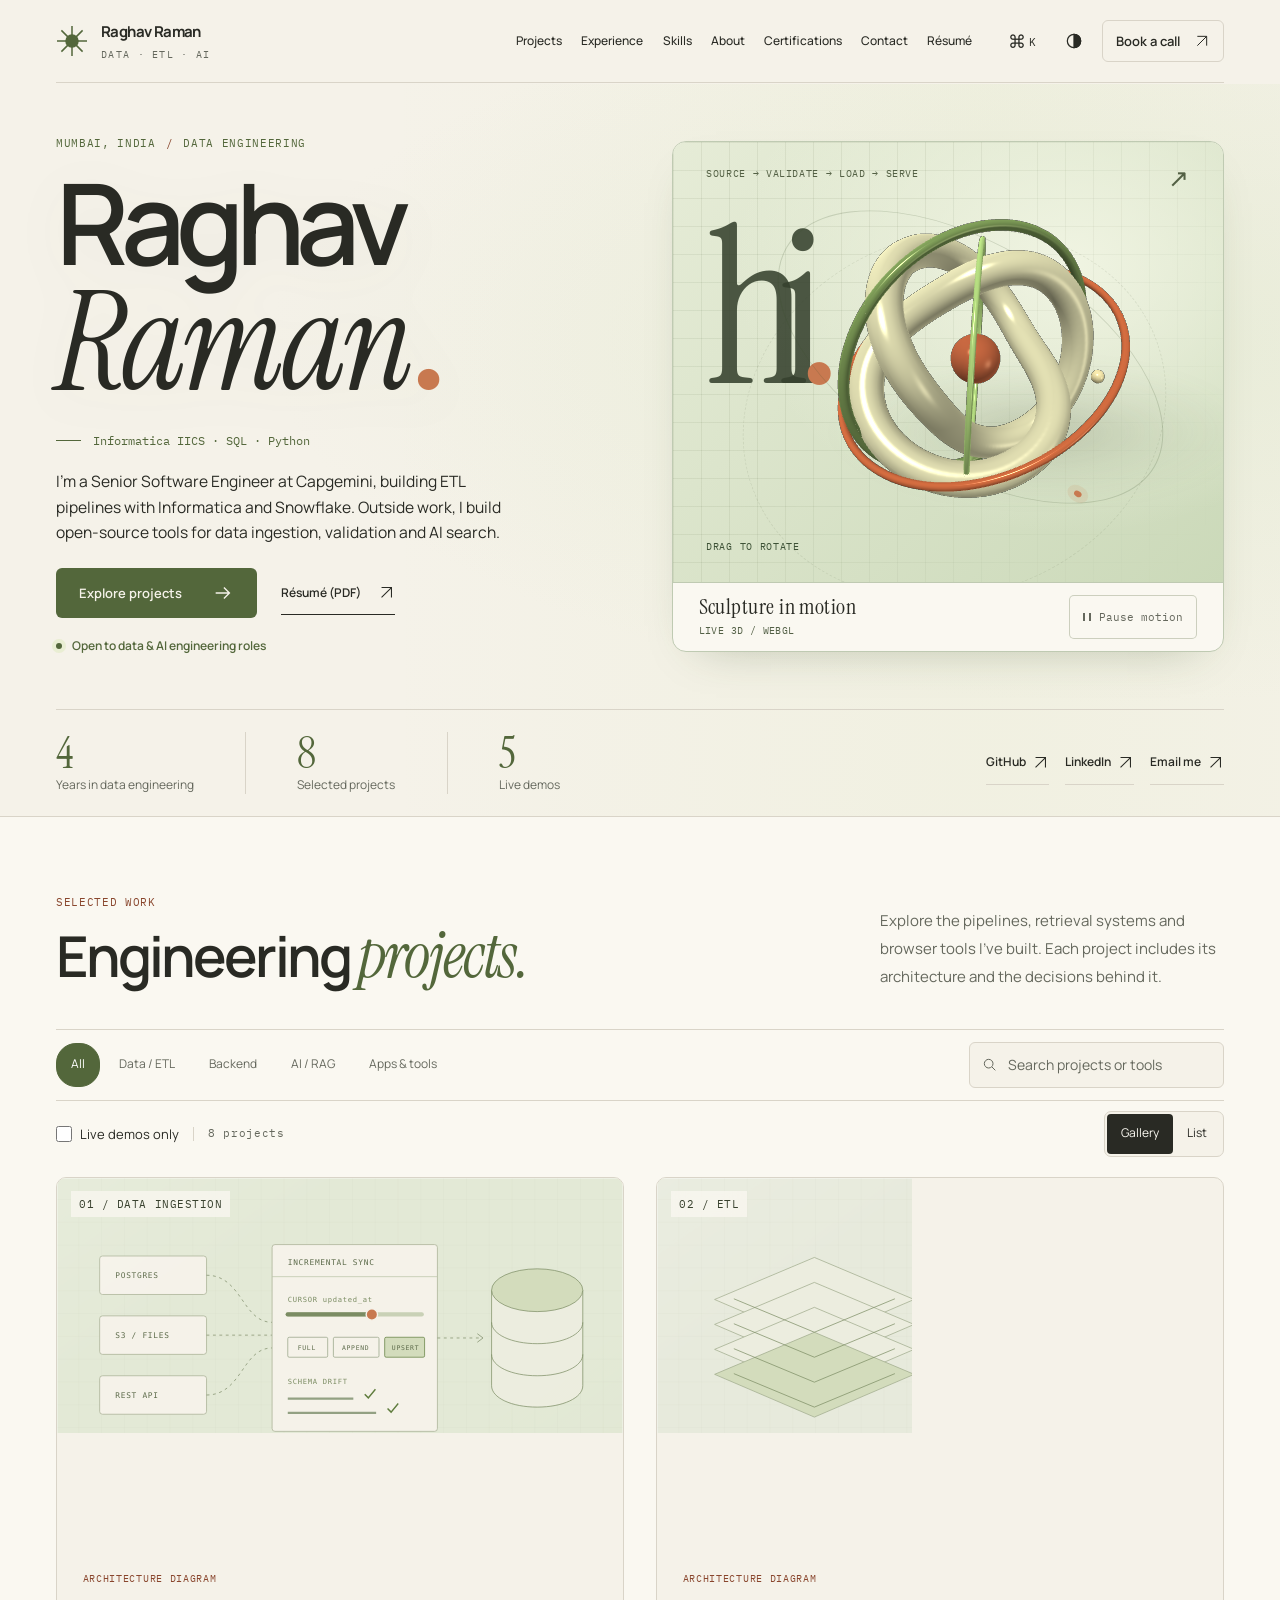
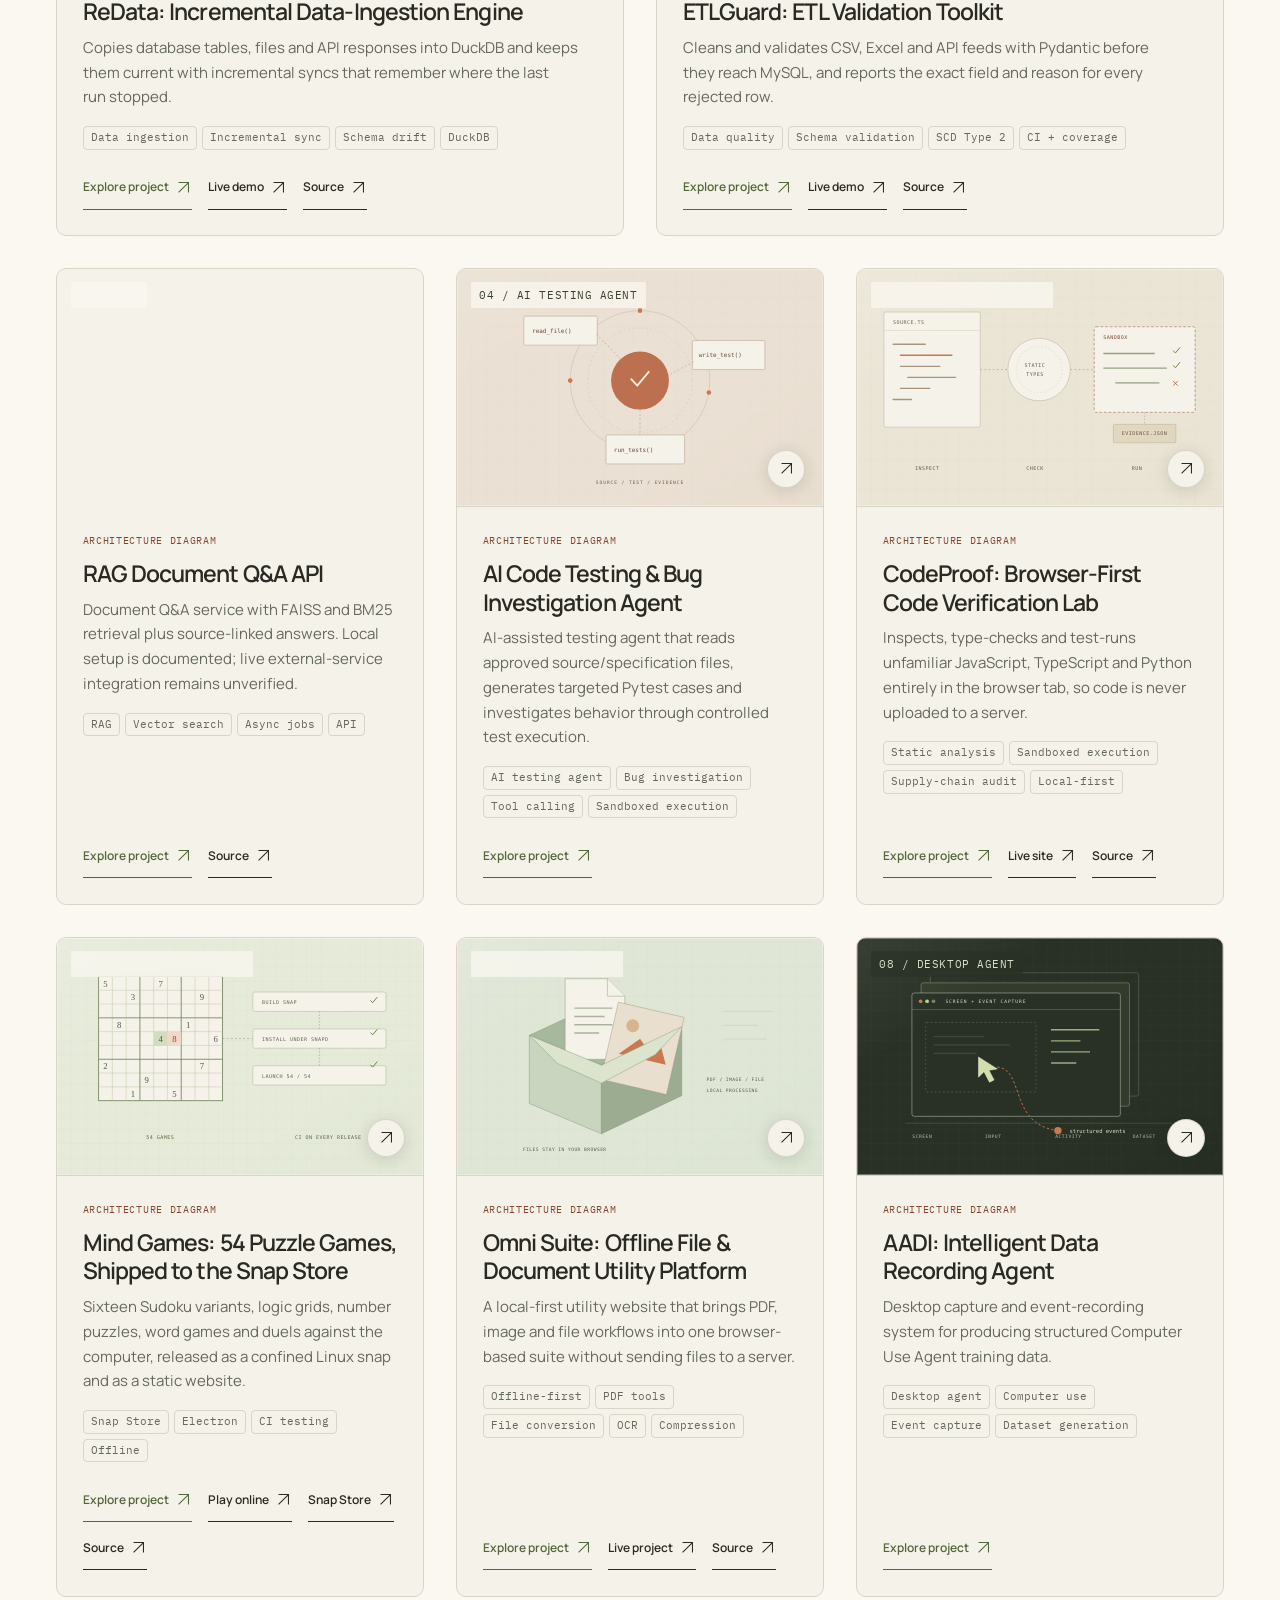
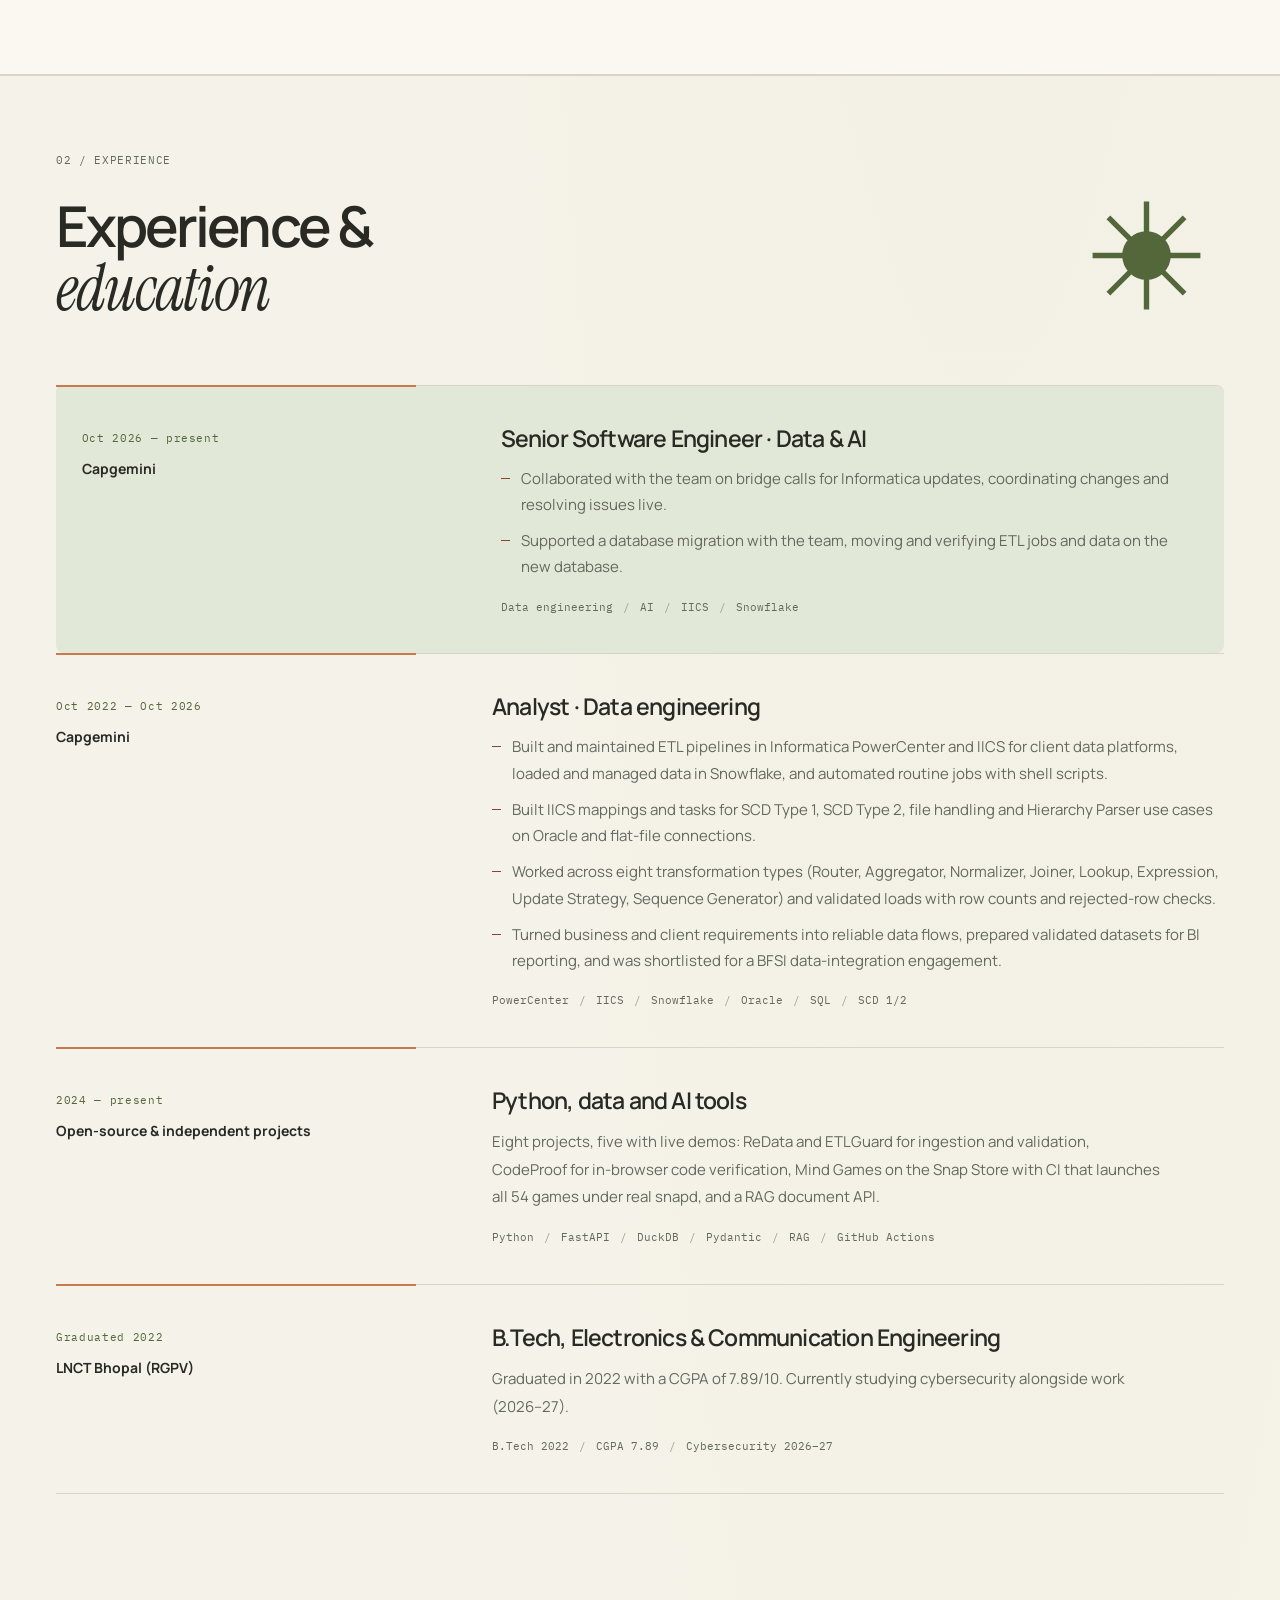
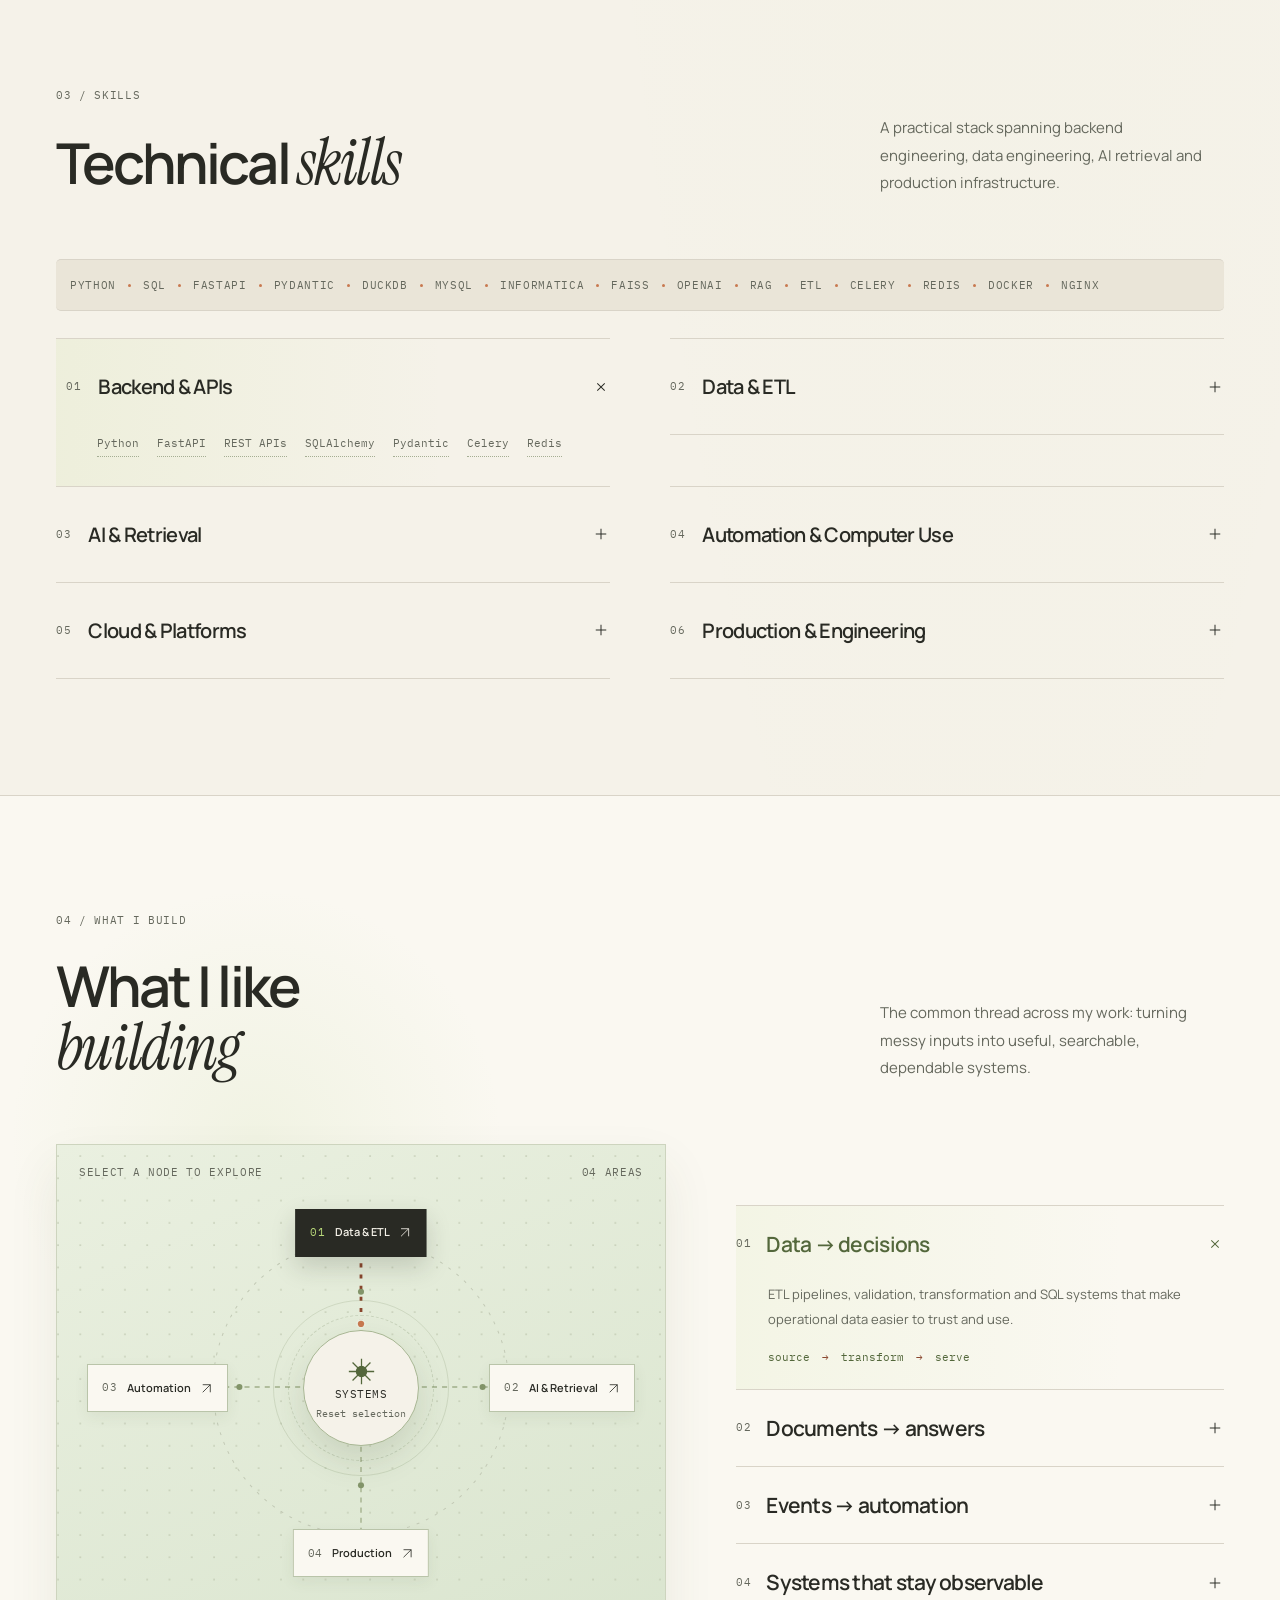
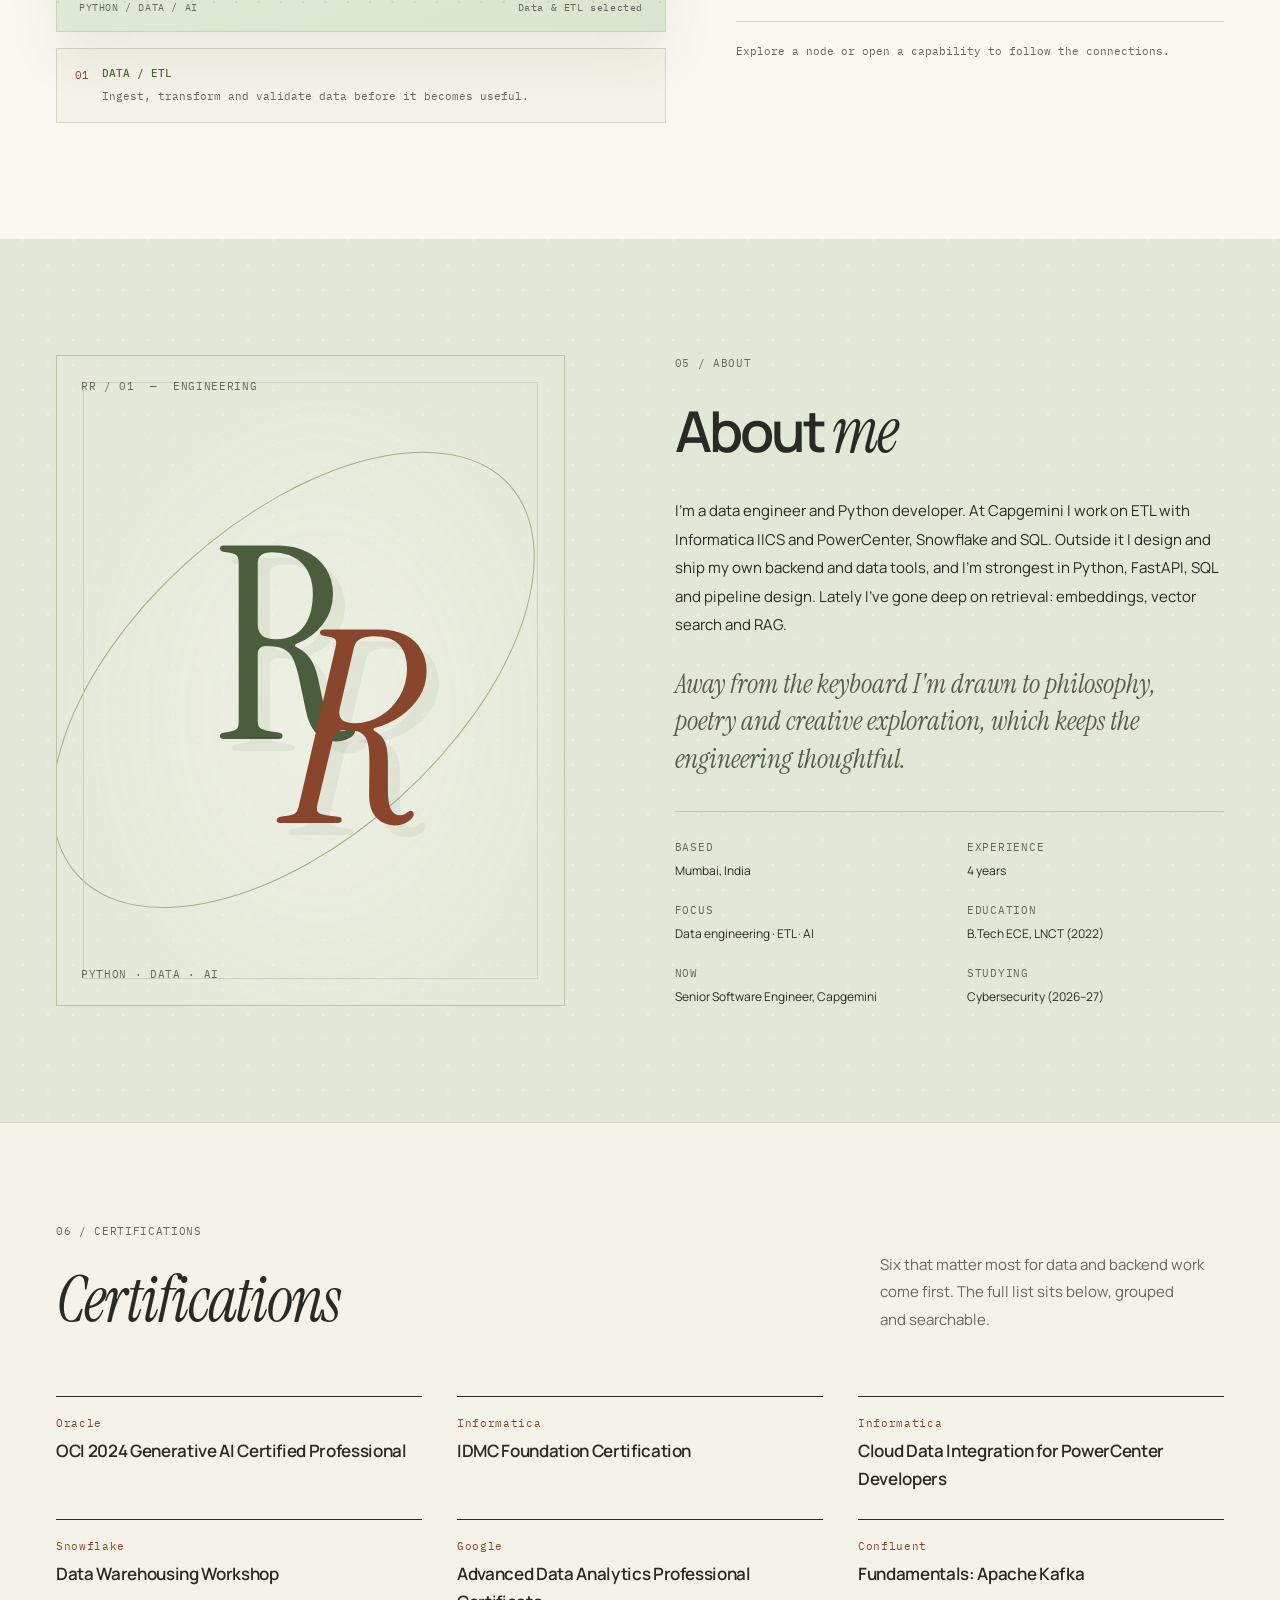
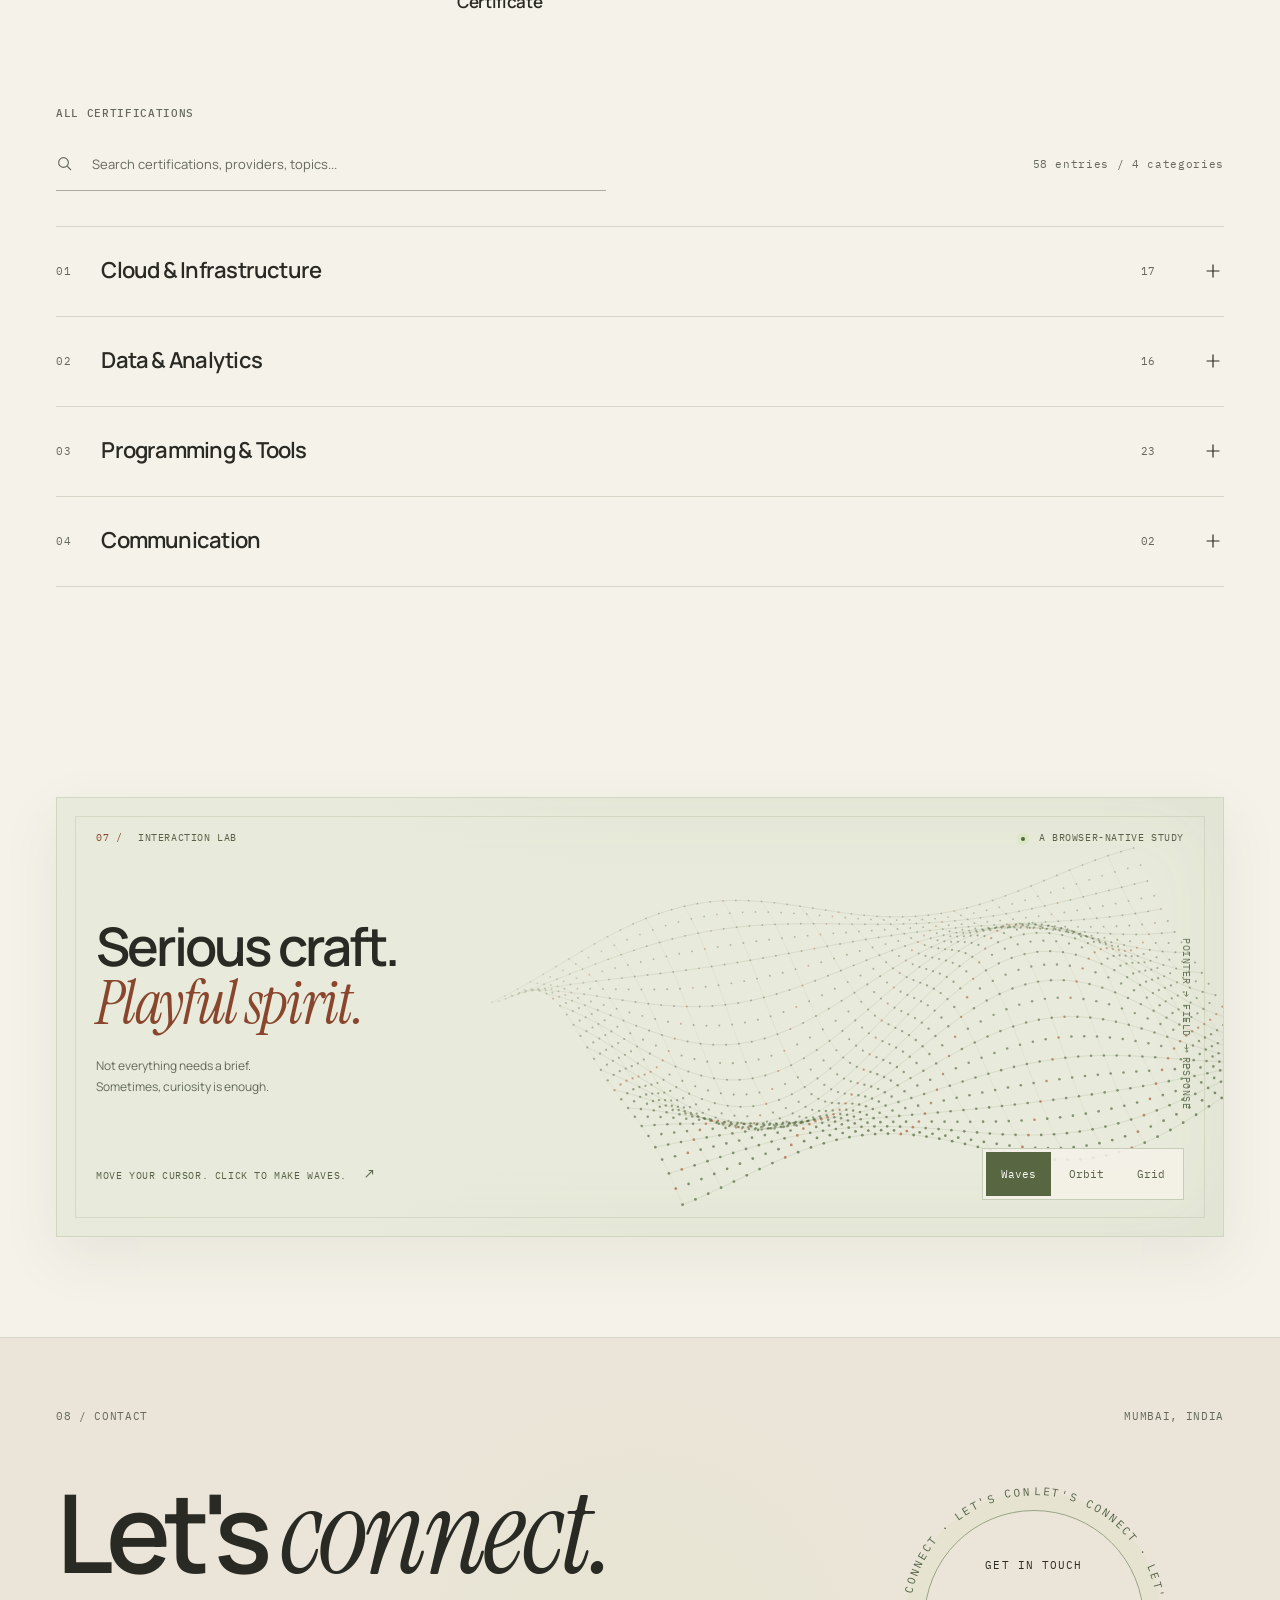
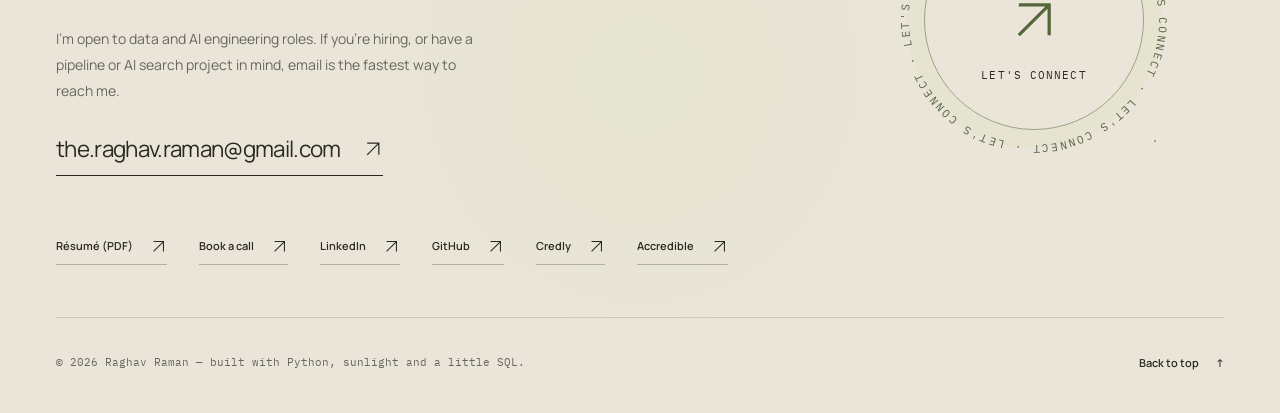
==== commit 8cc4dd75: "Refine the portfolio introduction and add an accessible project browser" ====
--- a/index.html
+++ b/index.html
@@ -995,11 +995,12 @@
 </header>
 <main id="main-content">
  <section class="hero-section" id="top" data-zone="Sunrise" aria-labelledby="heroTitle"><div class="shell">
- <div class="hero-overline"><span class="mono">PORTFOLIO / 2026</span><span class="mono hero-status"><i class="status-dot"></i> OPEN TO DATA &amp; AI ENGINEERING ROLES</span></div>
- <div class="hero-layout"><div class="hero-copy"><p class="eyebrow">Mumbai, India · Data engineering · ETL · AI</p><h1 id="heroTitle"><span>Raghav</span><em>Raman</em><span class="name-period" aria-hidden="true">.</span></h1>
- <p class="role"><span class="role-dash" aria-hidden="true"></span><span id="role">Data engineer</span></p><p class="hero-lede">Senior Software Engineer at Capgemini with four years in data engineering: ETL on Informatica IICS and PowerCenter, Snowflake and SQL. On my own time I build Python, data and AI tools and publish the source with live demos.</p>
- <div class="hero-actions"><a href="#projects" class="button button-primary">See projects <svg class="icon " aria-hidden="true" width="20" height="20"><use href="#i-right"/></svg></a><a href="mailto:the.raghav.raman@gmail.com" class="text-link">Email me <svg class="icon " aria-hidden="true" width="20" height="20"><use href="#i-arrow"/></svg></a><a href="./assets/Raghav-Raman-Resume.pdf?v=2026-11-16" class="text-link" target="_blank" rel="noopener">Résumé (PDF) <svg class="icon " aria-hidden="true" width="20" height="20"><use href="#i-arrow"/></svg></a></div>
- <div class="hero-proof"><span><b>4</b> years in data engineering</span><span><b>8</b> projects</span><span><b>5</b> with live demos</span></div></div>
+ <div class="hero-layout"><div class="hero-copy">
+ <p class="hero-location mono">Mumbai, India <span aria-hidden="true">/</span> Data engineering</p>
+ <h1 id="heroTitle"><span>Raghav</span> <em>Raman</em><span class="name-period" aria-hidden="true">.</span></h1>
+ <p class="role"><span class="role-dash" aria-hidden="true"></span><span id="role">Data engineer</span></p><p class="hero-lede">I’m a Senior Software Engineer at Capgemini, building ETL pipelines with Informatica and Snowflake. Outside work, I build open-source tools for data ingestion, validation and AI search.</p>
+ <div class="hero-actions"><a href="#projects" class="button button-primary">Explore projects <svg class="icon" aria-hidden="true" width="20" height="20"><use href="#i-right"/></svg></a><a href="./assets/Raghav-Raman-Resume.pdf?v=2026-11-16" class="text-link" target="_blank" rel="noopener">Résumé (PDF) <svg class="icon " aria-hidden="true" width="20" height="20"><use href="#i-arrow"/></svg></a></div>
+ <p class="hero-availability"><i class="status-dot" aria-hidden="true"></i>Open to data &amp; AI engineering roles</p></div>
  <figure class="hero-art hero-wip-figure">
 <div class="hero-wip-banner" id="heroArt" role="img" aria-label="Artwork with a large hi greeting, a sage grid and a geometric flower.">
 <div class="hero-wip-top mono"><span>SOURCE &rarr; VALIDATE &rarr; LOAD &rarr; SERVE</span><span aria-hidden="true">↗</span></div>
@@ -1007,77 +1008,82 @@
 <svg aria-hidden="true" class="hero-wip-flower" viewBox="0 0 220 220" fill="currentColor"><ellipse cx="110" cy="63" rx="24" ry="47"/><ellipse cx="110" cy="63" rx="24" ry="47" transform="rotate(60 110 110)"/><ellipse cx="110" cy="63" rx="24" ry="47" transform="rotate(120 110 110)"/><ellipse cx="110" cy="63" rx="24" ry="47" transform="rotate(180 110 110)"/><ellipse cx="110" cy="63" rx="24" ry="47" transform="rotate(240 110 110)"/><ellipse cx="110" cy="63" rx="24" ry="47" transform="rotate(300 110 110)"/><circle cx="110" cy="110" r="17" fill="#dce4ca"/></svg>
 <div class="hero-canvas-shade" aria-hidden="true"></div><div class="hero-canvas-orbit" aria-hidden="true"></div>
 <canvas id="heroCanvas" class="hero-canvas" aria-hidden="true"></canvas>
-<span class="hero-art-note" aria-hidden="true"><strong>DRAG TO ROTATE</strong>WEBGL STUDY</span>
-<span class="hero-wip-sticker mono">OPEN<br>SOURCE</span><span class="hero-wip-index mono"><i class="status-dot"></i> PYTHON / SQL</span>
-<div class="hero-wip-bottom"><span>Messy data in.<br>Checked, loaded, searchable out.</span><span class="mono">REDATA / ETLGUARD<br>CODEPROOF / MIND GAMES</span></div></div>
-<figcaption class="hero-wip-caption mono"><span>INTERACTIVE 3D STUDY</span><span id="webglStatus" class="hero-live-status" role="status">SVG ARTWORK / 3D OPTIONAL</span><button class="motion-button spatial-motion js-only" data-motion-toggle type="button" aria-pressed="false"><span class="motion-indicator" aria-hidden="true"></span><span class="motion-label">Pause motion</span></button></figcaption></figure></div>
- <div class="hero-baseline"><a class="text-link" href="https://github.com/theraghavraman" target="_blank" rel="noopener noreferrer">GitHub <svg class="icon " aria-hidden="true" width="20" height="20"><use href="#i-arrow"/></svg></a><a class="text-link" href="https://www.linkedin.com/in/theraghavraman" target="_blank" rel="noopener noreferrer">LinkedIn <svg class="icon " aria-hidden="true" width="20" height="20"><use href="#i-arrow"/></svg></a><a class="text-link" href="https://cal.com/raghav-raman" target="_blank" rel="noopener noreferrer">Book a call <svg class="icon " aria-hidden="true" width="20" height="20"><use href="#i-arrow"/></svg></a><a href="#projects" class="scroll-cue" aria-label="Scroll to projects">PROJECTS <span aria-hidden="true">&#8595;</span></a></div>
+<span class="hero-art-note" aria-hidden="true">Drag to rotate</span>
+</div>
+<figcaption class="hero-wip-caption"><span class="study-caption">Sculpture in motion<span id="webglStatus" class="hero-live-status" role="status">Static artwork</span></span><button class="motion-button spatial-motion js-only" data-motion-toggle type="button" aria-pressed="false"><span class="motion-indicator" aria-hidden="true"></span><span class="motion-label">Pause motion</span></button></figcaption></figure></div>
+ <div class="overview-rail">
+ <dl class="overview-stats"><div><dt>Years in data engineering</dt><dd>4</dd></div><div><dt>Selected projects</dt><dd>8</dd></div><div><dt>Live demos</dt><dd>5</dd></div></dl>
+ <div class="profile-links"><a class="text-link" href="https://github.com/theraghavraman" target="_blank" rel="noopener noreferrer">GitHub <svg class="icon " aria-hidden="true" width="20" height="20"><use href="#i-arrow"/></svg></a><a class="text-link" href="https://www.linkedin.com/in/theraghavraman" target="_blank" rel="noopener noreferrer">LinkedIn <svg class="icon " aria-hidden="true" width="20" height="20"><use href="#i-arrow"/></svg></a><a href="mailto:the.raghav.raman@gmail.com" class="text-link">Email me <svg class="icon" aria-hidden="true" width="20" height="20"><use href="#i-arrow"/></svg></a></div>
+ </div>
  </div></section>
- <div class="stack-strip" aria-label="Technical stack"><div class="shell stack-items"><span>PYTHON</span><i></i><span>SQL</span><i></i><span>FASTAPI</span><i></i><span>PYDANTIC</span><i></i><span>DUCKDB</span><i></i><span>MYSQL</span><i></i><span>INFORMATICA</span><i></i><span>FAISS</span><i></i><span>OPENAI</span><i></i><span>RAG</span><i></i><span>ETL</span><i></i><span>CELERY</span><i></i><span>REDIS</span><i></i><span>DOCKER</span><i></i><span>NGINX</span></div></div>
  <section class="section projects-section" id="projects" data-zone="Midday" aria-labelledby="projectsTitle"><div class="shell">
- <div class="section-heading"><div><p class="eyebrow">01 / SELECTED WORK</p><h2 id="projectsTitle">Eight systems.<br><em>One engineering mindset.</em></h2></div><div class="heading-aside"><p>Each project shows what it does, how it is built and the decisions behind it. Where the code is public, the repository and live demo are linked.</p><p class="spotlight"><i class="status-dot"></i><span><b>Start here</b><br>ReData, ETLGuard and CodeProof are open source, each with a live demo.</span></p></div></div>
- <div class="project-tools js-only"><div class="project-filters" role="group" aria-label="Filter projects"><button class="filter active" type="button" data-filter="all" aria-pressed="true">All</button><button class="filter " type="button" data-filter="data" aria-pressed="false">Data / ETL</button><button class="filter " type="button" data-filter="backend" aria-pressed="false">Backend</button><button class="filter " type="button" data-filter="ai" aria-pressed="false">AI / RAG</button><button class="filter " type="button" data-filter="utility" aria-pressed="false">Apps &amp; tools</button></div><div class="project-search"><svg class="icon " aria-hidden="true" width="20" height="20"><use href="#i-search"/></svg><label class="sr-only" for="projectSearch">Search projects</label><input id="projectSearch" type="search" placeholder="Find a project" autocomplete="off"></div></div>
- <p id="projectResults" class="result-count mono js-only" role="status" aria-live="polite">8 projects</p>
+ <div class="section-heading work-heading"><div><p class="eyebrow">Selected work</p><h2 id="projectsTitle">Engineering <em>projects.</em></h2></div>
+ <p class="heading-aside">Explore the pipelines, retrieval systems and browser tools I’ve built. Each project includes its architecture and the decisions behind it.</p></div>
+ <div class="project-tools js-only"><div class="project-filters" role="group" aria-label="Filter projects"><button class="filter active" type="button" data-filter="all" aria-pressed="true">All</button><button class="filter " type="button" data-filter="data" aria-pressed="false">Data / ETL</button><button class="filter " type="button" data-filter="backend" aria-pressed="false">Backend</button><button class="filter " type="button" data-filter="ai" aria-pressed="false">AI / RAG</button><button class="filter " type="button" data-filter="utility" aria-pressed="false">Apps &amp; tools</button></div><div class="project-search"><svg class="icon " aria-hidden="true" width="20" height="20"><use href="#i-search"/></svg><label class="sr-only" for="projectSearch">Search projects</label><input id="projectSearch" type="search" placeholder="Search projects or tools" autocomplete="off"></div></div>
+ <div class="work-options js-only">
+ <div class="work-scope"><label class="demo-filter"><input type="checkbox" id="demoOnly" aria-controls="projectGrid"> Live demos only</label><span class="scope-separator" aria-hidden="true"></span><p id="projectResults" class="result-count mono" role="status" aria-live="polite">8 projects</p><button class="reset-work" type="button" id="resetProjectFilters" hidden>Clear filters</button></div>
+ <div class="work-views" role="group" aria-label="Project layout"><button type="button" data-view="gallery" aria-pressed="true" aria-controls="projectGrid">Gallery</button><button type="button" data-view="list" aria-pressed="false" aria-controls="projectGrid">List</button></div>
+ </div>
  <div class="project-grid" id="projectGrid"><article class="project-card project-redata" id="project-redata" data-tags="data backend" data-project-title="ReData: Incremental Data-Ingestion Engine">
  <a class="project-preview" href="#details-redata" data-project-open="redata" aria-label="Explore ReData: Incremental Data-Ingestion Engine">
  <img src="[data-uri]" width="800" height="520" alt="Concept diagram: database, file and API sources sync incrementally into DuckDB.">
  <span class="preview-index">01 / DATA INGESTION</span><span class="preview-arrow"><svg class="icon " aria-hidden="true" width="20" height="20"><use href="#i-arrow"/></svg></span></a>
- <div class="project-body"><p class="visual-disclosure">Concept diagram &middot; not an application screenshot</p>
+ <div class="project-body"><p class="visual-disclosure">Architecture diagram</p>
  <h3>ReData: Incremental Data-Ingestion Engine</h3><p class="project-summary">Copies database tables, files and API responses into DuckDB and keeps them current with incremental syncs that remember where the last run stopped.</p><div class="project-meta"><span>Data ingestion</span><span>Incremental sync</span><span>Schema drift</span><span>DuckDB</span></div>
  <div class="project-actions"><details class="project-source" id="details-redata" data-project="redata"><summary class="text-link" data-project-open="redata">Explore project <svg class="icon " aria-hidden="true" width="20" height="20"><use href="#i-arrow"/></svg></summary><div class="project-detail-content">
- <p class="project-stackline">Python · DuckDB · Apache Arrow · FastAPI · CLI</p><div class="detail-columns"><div><h4>What I built</h4><ul><li>Connectors for PostgreSQL, MySQL, SQL Server, Snowflake, SQLite, S3-compatible buckets, files and JSON REST APIs, read as Arrow batches of 50,000 rows.</li><li>Three sync modes: full refresh that builds beside the old table and swaps it in, append by cursor, and upsert by key in one transaction.</li><li>Cursor state saved after every successful run, and schema drift handled by adding columns and widening types.</li><li>A <code>redata</code> command, a FastAPI HTTP API, a scheduler with a run log you can query in SQL, and a browser workspace.</li></ul></div><div><h4>Engineering focus</h4><div class="detail-stack"><span>Python</span><span>DuckDB</span><span>Apache Arrow</span><span>FastAPI</span><span>CLI</span><span>Scheduling</span></div><p class="project-signal">Signal: <code>redata sync --all</code> exits with status 1 if any sync fails, so it can run unattended from cron.</p></div></div></div></details><a class="text-link project-live" href="https://theraghavraman.github.io/redata/" target="_blank" rel="noopener noreferrer">Live demo <svg class="icon " aria-hidden="true" width="20" height="20"><use href="#i-arrow"/></svg></a><a class="text-link project-live" href="https://github.com/theraghavraman/redata" target="_blank" rel="noopener noreferrer">Source <svg class="icon " aria-hidden="true" width="20" height="20"><use href="#i-arrow"/></svg></a></div></div></article><article class="project-card project-etl" id="project-etl" data-tags="data backend" data-project-title="ETLGuard: ETL Validation Toolkit">
+ <p class="project-stackline">Python · DuckDB · Apache Arrow · FastAPI · CLI</p><div class="detail-columns"><div><h4>What I built</h4><ul><li>Connectors for PostgreSQL, MySQL, SQL Server, Snowflake, SQLite, S3-compatible buckets, files and JSON REST APIs, read as Arrow batches of 50,000 rows.</li><li>Three sync modes: full refresh that builds beside the old table and swaps it in, append by cursor, and upsert by key in one transaction.</li><li>Cursor state saved after every successful run, and schema drift handled by adding columns and widening types.</li><li>A <code>redata</code> command, a FastAPI HTTP API, a scheduler with a run log you can query in SQL, and a browser workspace.</li></ul></div><div><h4>Engineering focus</h4><div class="detail-stack"><span>Python</span><span>DuckDB</span><span>Apache Arrow</span><span>FastAPI</span><span>CLI</span><span>Scheduling</span></div><p class="project-signal">Signal: <code>redata sync --all</code> exits with status 1 if any sync fails, so it can run unattended from cron.</p></div></div></div></details><a class="text-link project-live" data-live-demo href="https://theraghavraman.github.io/redata/" target="_blank" rel="noopener noreferrer">Live demo <svg class="icon " aria-hidden="true" width="20" height="20"><use href="#i-arrow"/></svg></a><a class="text-link project-live" href="https://github.com/theraghavraman/redata" target="_blank" rel="noopener noreferrer">Source <svg class="icon " aria-hidden="true" width="20" height="20"><use href="#i-arrow"/></svg></a></div></div></article><article class="project-card project-etl" id="project-etl" data-tags="data backend" data-project-title="ETLGuard: ETL Validation Toolkit">
  <a class="project-preview" href="#details-etl" data-project-open="etl" aria-label="Explore ETLGuard: ETL Validation Toolkit">
  <img src="[data-uri]" width="800" height="520" loading="lazy" alt="Concept diagram: incoming records pass through schema validation.">
  <span class="preview-index">02 / ETL</span><span class="preview-arrow"><svg class="icon " aria-hidden="true" width="20" height="20"><use href="#i-arrow"/></svg></span></a>
- <div class="project-body"><p class="visual-disclosure">Concept diagram &middot; not an application screenshot</p>
+ <div class="project-body"><p class="visual-disclosure">Architecture diagram</p>
  <h3>ETLGuard: ETL Validation Toolkit</h3><p class="project-summary">Cleans and validates CSV, Excel and API feeds with Pydantic before they reach MySQL, and reports the exact field and reason for every rejected row.</p><div class="project-meta"><span>Data quality</span><span>Schema validation</span><span>SCD Type 2</span><span>CI + coverage</span></div>
  <div class="project-actions"><details class="project-source" id="details-etl" data-project="etl"><summary class="text-link" data-project-open="etl">Explore project <svg class="icon " aria-hidden="true" width="20" height="20"><use href="#i-arrow"/></svg></summary><div class="project-detail-content">
- <p class="project-stackline">Python · Pydantic · MySQL · Pytest · Pyodide · GitHub Actions</p><div class="detail-columns"><div><h4>What I built</h4><ul><li>YAML pipelines that define the data contract, cleaning rules, quality thresholds and destination.</li><li>Typed Pydantic models with cross-field rules, business-key uniqueness and null thresholds.</li><li>MySQL loads through staging tables: append, transactional replace, upsert and SCD Type 2 history.</li><li>Source/target count reconciliation that rolls back on a mismatch, and batches that are safe to retry.</li></ul></div><div><h4>Engineering focus</h4><div class="detail-stack"><span>Python</span><span>Pydantic</span><span>MySQL</span><span>Pytest</span><span>Pyodide</span><span>GitHub Actions</span></div><p class="project-signal">Signal: the same validation engine runs in the browser through Pyodide, so the live demo works with no install.</p></div></div></div></details><a class="text-link project-live" href="https://theraghavraman.github.io/etl-validation-toolkit/" target="_blank" rel="noopener noreferrer">Live demo <svg class="icon " aria-hidden="true" width="20" height="20"><use href="#i-arrow"/></svg></a><a class="text-link project-live" href="https://github.com/theraghavraman/etl-validation-toolkit" target="_blank" rel="noopener noreferrer">Source <svg class="icon " aria-hidden="true" width="20" height="20"><use href="#i-arrow"/></svg></a></div></div></article><article class="project-card project-rag" id="project-rag" data-tags="backend ai" data-project-title="RAG Document Q&amp;A API">
+ <p class="project-stackline">Python · Pydantic · MySQL · Pytest · Pyodide · GitHub Actions</p><div class="detail-columns"><div><h4>What I built</h4><ul><li>YAML pipelines that define the data contract, cleaning rules, quality thresholds and destination.</li><li>Typed Pydantic models with cross-field rules, business-key uniqueness and null thresholds.</li><li>MySQL loads through staging tables: append, transactional replace, upsert and SCD Type 2 history.</li><li>Source/target count reconciliation that rolls back on a mismatch, and batches that are safe to retry.</li></ul></div><div><h4>Engineering focus</h4><div class="detail-stack"><span>Python</span><span>Pydantic</span><span>MySQL</span><span>Pytest</span><span>Pyodide</span><span>GitHub Actions</span></div><p class="project-signal">Signal: the same validation engine runs in the browser through Pyodide, so the live demo works with no install.</p></div></div></div></details><a class="text-link project-live" data-live-demo href="https://theraghavraman.github.io/etl-validation-toolkit/" target="_blank" rel="noopener noreferrer">Live demo <svg class="icon " aria-hidden="true" width="20" height="20"><use href="#i-arrow"/></svg></a><a class="text-link project-live" href="https://github.com/theraghavraman/etl-validation-toolkit" target="_blank" rel="noopener noreferrer">Source <svg class="icon " aria-hidden="true" width="20" height="20"><use href="#i-arrow"/></svg></a></div></div></article><article class="project-card project-rag" id="project-rag" data-tags="backend ai" data-project-title="RAG Document Q&amp;A API">
  <a class="project-preview" href="#details-rag" data-project-open="rag" aria-label="Explore RAG Document Q&amp;A API">
  <img src="[data-uri]" width="800" height="520" loading="lazy" alt="Concept diagram: documents connect to an embedding and retrieval network.">
  <span class="preview-index">03 / RAG</span><span class="preview-arrow"><svg class="icon " aria-hidden="true" width="20" height="20"><use href="#i-arrow"/></svg></span></a>
- <div class="project-body"><p class="visual-disclosure">Concept diagram &middot; not an application screenshot</p>
+ <div class="project-body"><p class="visual-disclosure">Architecture diagram</p>
  <h3>RAG Document Q&amp;A API</h3><p class="project-summary">Document Q&amp;A service with FAISS and BM25 retrieval plus source-linked answers. Local setup is documented; live external-service integration remains unverified.</p><div class="project-meta"><span>RAG</span><span>Vector search</span><span>Async jobs</span><span>API</span></div>
  <div class="project-actions"><details class="project-source" id="details-rag" data-project="rag"><summary class="text-link" data-project-open="rag">Explore project <svg class="icon " aria-hidden="true" width="20" height="20"><use href="#i-arrow"/></svg></summary><div class="project-detail-content">
  <p class="project-stackline">FastAPI · LangChain · FAISS · Redis · Celery</p><div class="detail-columns"><div><h4>What I built</h4><ul><li>Document ingestion, chunking, embedding and vector-indexing pipeline.</li><li>Queue-based background processing for heavier ingestion tasks.</li><li>Retrieval endpoint returning structured answers with validated source identifiers.</li></ul></div><div><h4>Engineering focus</h4><div class="detail-stack"><span>FastAPI</span><span>LangChain</span><span>FAISS</span><span>Redis</span><span>Celery</span></div><p class="project-signal">Signal: separates ingestion, retrieval and API concerns so the system can evolve independently.</p></div></div></div></details><a class="text-link project-live" href="https://github.com/theraghavraman/rag-document-qa-production" target="_blank" rel="noopener noreferrer">Source <svg class="icon " aria-hidden="true" width="20" height="20"><use href="#i-arrow"/></svg></a></div></div></article><article class="project-card project-testing" id="project-testing" data-tags="backend ai testing" data-project-title="AI Code Testing &amp; Bug Investigation Agent">
  <a class="project-preview" href="#details-testing" data-project-open="testing" aria-label="Explore AI Code Testing &amp; Bug Investigation Agent">
  <img src="[data-uri]" width="800" height="520" loading="lazy" alt="Concept diagram: read_file, write_test and run_tests surround test evidence.">
  <span class="preview-index">04 / AI TESTING AGENT</span><span class="preview-arrow"><svg class="icon " aria-hidden="true" width="20" height="20"><use href="#i-arrow"/></svg></span></a>
- <div class="project-body"><p class="visual-disclosure">Concept diagram &middot; not an application screenshot</p>
+ <div class="project-body"><p class="visual-disclosure">Architecture diagram</p>
  <h3>AI Code Testing &amp; Bug Investigation Agent</h3><p class="project-summary">AI-assisted testing agent that reads approved source/specification files, generates targeted Pytest cases and investigates behavior through controlled test execution.</p><div class="project-meta"><span>AI testing agent</span><span>Bug investigation</span><span>Tool calling</span><span>Sandboxed execution</span></div>
  <div class="project-actions"><details class="project-source" id="details-testing" data-project="testing"><summary class="text-link" data-project-open="testing">Explore project <svg class="icon " aria-hidden="true" width="20" height="20"><use href="#i-arrow"/></svg></summary><div class="project-detail-content">
  <p class="project-stackline">Python · FastAPI · OpenAI Responses API · Function Calling · Pytest · Pydantic · Docker</p><div class="detail-columns"><div><h4>What I built</h4><ul><li>Agent workflow that reads approved source and specification files and generates targeted Pytest cases.</li><li>OpenAI Responses API tool-calling loop with <code>read_file</code>, <code>write_test</code> and <code>run_tests</code> tools.</li><li>Bounded investigation with append-only generated tests and structured JSON/Markdown reports separating test evidence from model analysis.</li></ul></div><div><h4>Engineering focus</h4><div class="detail-stack"><span>OpenAI Responses API</span><span>Function Calling</span><span>Pytest</span><span>Pydantic</span><span>Docker</span><span>FastAPI</span></div><p class="project-signal">Signal: generated tests run inside controlled Docker execution with resource/time limits, restricted filesystem access and external network access disabled.</p></div></div></div></details></div></div></article><article class="project-card project-codeproof" id="project-codeproof" data-tags="testing utility" data-project-title="CodeProof: Browser-First Code Verification Lab">
  <a class="project-preview" href="#details-codeproof" data-project-open="codeproof" aria-label="Explore CodeProof: Browser-First Code Verification Lab">
  <img loading="lazy" src="[data-uri]" width="800" height="520" alt="Concept diagram: source code is checked statically, then run in a sandbox that produces evidence.">
  <span class="preview-index">05 / CODE VERIFICATION</span><span class="preview-arrow"><svg class="icon " aria-hidden="true" width="20" height="20"><use href="#i-arrow"/></svg></span></a>
- <div class="project-body"><p class="visual-disclosure">Concept diagram &middot; not an application screenshot</p>
+ <div class="project-body"><p class="visual-disclosure">Architecture diagram</p>
  <h3>CodeProof: Browser-First Code Verification Lab</h3><p class="project-summary">Inspects, type-checks and test-runs unfamiliar JavaScript, TypeScript and Python entirely in the browser tab, so code is never uploaded to a server.</p><div class="project-meta"><span>Static analysis</span><span>Sandboxed execution</span><span>Supply-chain audit</span><span>Local-first</span></div>
  <div class="project-actions"><details class="project-source" id="details-codeproof" data-project="codeproof"><summary class="text-link" data-project-open="codeproof">Explore project <svg class="icon " aria-hidden="true" width="20" height="20"><use href="#i-arrow"/></svg></summary><div class="project-detail-content">
- <p class="project-stackline">JavaScript · TypeScript compiler · Web Workers · Pyodide · Node test runner · GitHub Actions</p><div class="detail-columns"><div><h4>What I built</h4><ul><li>Analysis worker that detects languages, runs JS/TS static rules and a TypeScript type check, and maps the import graph.</li><li>Tests for self-contained JS/TS functions run only inside a sandboxed iframe, never in the analysis worker.</li><li>Python grammar validation and execution through a pinned Pyodide runtime, downloaded on demand.</li><li>JSON and Markdown evidence reports, plus a downloadable Team &amp; CI kit for static pull-request audits.</li></ul></div><div><h4>Engineering focus</h4><div class="detail-stack"><span>TypeScript</span><span>Web Workers</span><span>Sandboxed iframe</span><span>Pyodide</span><span>SBOM</span><span>GitHub Actions</span></div><p class="project-signal">Signal: CI rebuilds the bundled TypeScript compiler from verified parts and checks every hash before deploying; AI-authorship checks report &ldquo;inconclusive&rdquo; rather than inventing a percentage.</p></div></div></div></details><a class="text-link project-live" href="https://theraghavraman.github.io/codeproof/" target="_blank" rel="noopener noreferrer">Live site <svg class="icon " aria-hidden="true" width="20" height="20"><use href="#i-arrow"/></svg></a><a class="text-link project-live" href="https://github.com/theraghavraman/codeproof" target="_blank" rel="noopener noreferrer">Source <svg class="icon " aria-hidden="true" width="20" height="20"><use href="#i-arrow"/></svg></a></div></div></article><article class="project-card project-mindgames" id="project-mindgames" data-tags="utility" data-project-title="Mind Games: 54 Puzzle Games, Shipped to the Snap Store">
+ <p class="project-stackline">JavaScript · TypeScript compiler · Web Workers · Pyodide · Node test runner · GitHub Actions</p><div class="detail-columns"><div><h4>What I built</h4><ul><li>Analysis worker that detects languages, runs JS/TS static rules and a TypeScript type check, and maps the import graph.</li><li>Tests for self-contained JS/TS functions run only inside a sandboxed iframe, never in the analysis worker.</li><li>Python grammar validation and execution through a pinned Pyodide runtime, downloaded on demand.</li><li>JSON and Markdown evidence reports, plus a downloadable Team &amp; CI kit for static pull-request audits.</li></ul></div><div><h4>Engineering focus</h4><div class="detail-stack"><span>TypeScript</span><span>Web Workers</span><span>Sandboxed iframe</span><span>Pyodide</span><span>SBOM</span><span>GitHub Actions</span></div><p class="project-signal">Signal: CI rebuilds the bundled TypeScript compiler from verified parts and checks every hash before deploying; AI-authorship checks report &ldquo;inconclusive&rdquo; rather than inventing a percentage.</p></div></div></div></details><a class="text-link project-live" data-live-demo href="https://theraghavraman.github.io/codeproof/" target="_blank" rel="noopener noreferrer">Live site <svg class="icon " aria-hidden="true" width="20" height="20"><use href="#i-arrow"/></svg></a><a class="text-link project-live" href="https://github.com/theraghavraman/codeproof" target="_blank" rel="noopener noreferrer">Source <svg class="icon " aria-hidden="true" width="20" height="20"><use href="#i-arrow"/></svg></a></div></div></article><article class="project-card project-mindgames" id="project-mindgames" data-tags="utility" data-project-title="Mind Games: 54 Puzzle Games, Shipped to the Snap Store">
  <a class="project-preview" href="#details-mindgames" data-project-open="mindgames" aria-label="Explore Mind Games: 54 Puzzle Games, Shipped to the Snap Store">
  <img loading="lazy" src="[data-uri]" width="800" height="520" alt="Concept diagram: a Sudoku grid next to a CI pipeline that builds, installs and launches all 54 games.">
  <span class="preview-index">06 / DESKTOP + WEB APP</span><span class="preview-arrow"><svg class="icon " aria-hidden="true" width="20" height="20"><use href="#i-arrow"/></svg></span></a>
- <div class="project-body"><p class="visual-disclosure">Concept diagram &middot; not an application screenshot</p>
+ <div class="project-body"><p class="visual-disclosure">Architecture diagram</p>
  <h3>Mind Games: 54 Puzzle Games, Shipped to the Snap Store</h3><p class="project-summary">Sixteen Sudoku variants, logic grids, number puzzles, word games and duels against the computer, released as a confined Linux snap and as a static website.</p><div class="project-meta"><span>Snap Store</span><span>Electron</span><span>CI testing</span><span>Offline</span></div>
  <div class="project-actions"><details class="project-source" id="details-mindgames" data-project="mindgames"><summary class="text-link" data-project-open="mindgames">Explore project <svg class="icon " aria-hidden="true" width="20" height="20"><use href="#i-arrow"/></svg></summary><div class="project-detail-content">
- <p class="project-stackline">JavaScript · HTML · CSS · Electron · Snapcraft · GitHub Actions · Playwright</p><div class="detail-columns"><div><h4>What I built</h4><ul><li>54 games behind one launcher: games open in place, the most recent stay loaded and paused, and each has its own deep link.</li><li>Published to the Snap Store as a strictly confined Electron snap under the MIT licence (<code>snap install mind-games</code>).</li><li>A GitHub Actions pipeline builds every release and tests it under real snapd, including a nested GNOME Wayland session that launches all 54 games.</li><li>A single-file build that plays fully offline, plus browser regression tests with Playwright.</li></ul></div><div><h4>Engineering focus</h4><div class="detail-stack"><span>Electron</span><span>Snapcraft</span><span>GitHub Actions</span><span>Playwright</span><span>Vanilla JavaScript</span></div><p class="project-signal">Signal: every release is installed and launched in CI the same way a user would get it, before it reaches the store.</p></div></div></div></details><a class="text-link project-live" href="https://theraghavraman.github.io/mindgames/" target="_blank" rel="noopener noreferrer">Play online <svg class="icon " aria-hidden="true" width="20" height="20"><use href="#i-arrow"/></svg></a><a class="text-link project-live" href="https://snapcraft.io/mind-games" target="_blank" rel="noopener noreferrer">Snap Store <svg class="icon " aria-hidden="true" width="20" height="20"><use href="#i-arrow"/></svg></a><a class="text-link project-live" href="https://github.com/theraghavraman/mindgames" target="_blank" rel="noopener noreferrer">Source <svg class="icon " aria-hidden="true" width="20" height="20"><use href="#i-arrow"/></svg></a></div></div></article><article class="project-card project-omni" id="project-omni" data-tags="utility offline pdf ocr conversion compression" data-project-title="Omni Suite: Offline File &amp; Document Utility Platform">
+ <p class="project-stackline">JavaScript · HTML · CSS · Electron · Snapcraft · GitHub Actions · Playwright</p><div class="detail-columns"><div><h4>What I built</h4><ul><li>54 games behind one launcher: games open in place, the most recent stay loaded and paused, and each has its own deep link.</li><li>Published to the Snap Store as a strictly confined Electron snap under the MIT licence (<code>snap install mind-games</code>).</li><li>A GitHub Actions pipeline builds every release and tests it under real snapd, including a nested GNOME Wayland session that launches all 54 games.</li><li>A single-file build that plays fully offline, plus browser regression tests with Playwright.</li></ul></div><div><h4>Engineering focus</h4><div class="detail-stack"><span>Electron</span><span>Snapcraft</span><span>GitHub Actions</span><span>Playwright</span><span>Vanilla JavaScript</span></div><p class="project-signal">Signal: every release is installed and launched in CI the same way a user would get it, before it reaches the store.</p></div></div></div></details><a class="text-link project-live" data-live-demo href="https://theraghavraman.github.io/mindgames/" target="_blank" rel="noopener noreferrer">Play online <svg class="icon " aria-hidden="true" width="20" height="20"><use href="#i-arrow"/></svg></a><a class="text-link project-live" href="https://snapcraft.io/mind-games" target="_blank" rel="noopener noreferrer">Snap Store <svg class="icon " aria-hidden="true" width="20" height="20"><use href="#i-arrow"/></svg></a><a class="text-link project-live" href="https://github.com/theraghavraman/mindgames" target="_blank" rel="noopener noreferrer">Source <svg class="icon " aria-hidden="true" width="20" height="20"><use href="#i-arrow"/></svg></a></div></div></article><article class="project-card project-omni" id="project-omni" data-tags="utility offline pdf ocr conversion compression" data-project-title="Omni Suite: Offline File &amp; Document Utility Platform">
  <a class="project-preview" href="#details-omni" data-project-open="omni" aria-label="Explore Omni Suite: Offline File &amp; Document Utility Platform">
  <img src="[data-uri]" width="800" height="520" loading="lazy" alt="Concept diagram: files and images are processed locally.">
  <span class="preview-index">07 / OFFLINE-FIRST</span><span class="preview-arrow"><svg class="icon " aria-hidden="true" width="20" height="20"><use href="#i-arrow"/></svg></span></a>
- <div class="project-body"><p class="visual-disclosure">Concept diagram &middot; not an application screenshot</p>
+ <div class="project-body"><p class="visual-disclosure">Architecture diagram</p>
  <h3>Omni Suite: Offline File &amp; Document Utility Platform</h3><p class="project-summary">A local-first utility website that brings PDF, image and file workflows into one browser-based suite without sending files to a server.</p><div class="project-meta"><span>Offline-first</span><span>PDF tools</span><span>File conversion</span><span>OCR</span><span>Compression</span></div>
  <div class="project-actions"><details class="project-source" id="details-omni" data-project="omni"><summary class="text-link" data-project-open="omni">Explore project <svg class="icon " aria-hidden="true" width="20" height="20"><use href="#i-arrow"/></svg></summary><div class="project-detail-content">
- <p class="project-stackline">HTML · CSS · JavaScript · Browser APIs · Client-side Processing</p><div class="detail-columns"><div><h4>What I built</h4><ul><li>All-in-one browser utilities for PDF and file workflows including merge, split, conversion, preview and local processing.</li><li>OCR and document extraction workflows, with support for image-based documents and practical browser-side processing.</li><li>File compression and decompression workflows plus image/file conversion utilities designed to run locally for privacy and repeatable offline use.</li><li>Tool-by-tool controls with previews before export, so users can inspect results instead of immediately downloading them.</li></ul></div><div><h4>Engineering focus</h4><div class="detail-stack"><span>Vanilla JavaScript</span><span>Browser APIs</span><span>PDF processing</span><span>OCR</span><span>Compression</span><span>Offline workflows</span></div><p class="project-signal">Signal: selected for the XERJCorpus Hub, an open code library that AI coding agents search for worked examples.</p></div></div></div></details><a class="text-link project-live" href="https://theraghavraman.github.io/omni_suite_light/" target="_blank" rel="noopener noreferrer">Live project <svg class="icon " aria-hidden="true" width="20" height="20"><use href="#i-arrow"/></svg></a><a class="text-link project-live" href="https://github.com/theraghavraman/omni_suite_light" target="_blank" rel="noopener noreferrer">Source <svg class="icon " aria-hidden="true" width="20" height="20"><use href="#i-arrow"/></svg></a></div></div></article><article class="project-card project-aadi" id="project-aadi" data-tags="desktop data" data-project-title="AADI: Intelligent Data Recording Agent">
+ <p class="project-stackline">HTML · CSS · JavaScript · Browser APIs · Client-side Processing</p><div class="detail-columns"><div><h4>What I built</h4><ul><li>All-in-one browser utilities for PDF and file workflows including merge, split, conversion, preview and local processing.</li><li>OCR and document extraction workflows, with support for image-based documents and practical browser-side processing.</li><li>File compression and decompression workflows plus image/file conversion utilities designed to run locally for privacy and repeatable offline use.</li><li>Tool-by-tool controls with previews before export, so users can inspect results instead of immediately downloading them.</li></ul></div><div><h4>Engineering focus</h4><div class="detail-stack"><span>Vanilla JavaScript</span><span>Browser APIs</span><span>PDF processing</span><span>OCR</span><span>Compression</span><span>Offline workflows</span></div><p class="project-signal">Signal: selected for the XERJCorpus Hub, an open code library that AI coding agents search for worked examples.</p></div></div></div></details><a class="text-link project-live" data-live-demo href="https://theraghavraman.github.io/omni_suite_light/" target="_blank" rel="noopener noreferrer">Live project <svg class="icon " aria-hidden="true" width="20" height="20"><use href="#i-arrow"/></svg></a><a class="text-link project-live" href="https://github.com/theraghavraman/omni_suite_light" target="_blank" rel="noopener noreferrer">Source <svg class="icon " aria-hidden="true" width="20" height="20"><use href="#i-arrow"/></svg></a></div></div></article><article class="project-card project-aadi" id="project-aadi" data-tags="desktop data" data-project-title="AADI: Intelligent Data Recording Agent">
  <a class="project-preview" href="#details-aadi" data-project-open="aadi" aria-label="Explore AADI: Intelligent Data Recording Agent">
  <img src="[data-uri]" width="800" height="520" loading="lazy" alt="Concept diagram: screen and input events become a structured dataset.">
  <span class="preview-index">08 / DESKTOP AGENT</span><span class="preview-arrow"><svg class="icon " aria-hidden="true" width="20" height="20"><use href="#i-arrow"/></svg></span></a>
- <div class="project-body"><p class="visual-disclosure">Concept diagram &middot; not an application screenshot</p>
+ <div class="project-body"><p class="visual-disclosure">Architecture diagram</p>
  <h3>AADI: Intelligent Data Recording Agent</h3><p class="project-summary">Desktop capture and event-recording system for producing structured Computer Use Agent training data.</p><div class="project-meta"><span>Desktop agent</span><span>Computer use</span><span>Event capture</span><span>Dataset generation</span></div>
  <div class="project-actions"><details class="project-source" id="details-aadi" data-project="aadi"><summary class="text-link" data-project-open="aadi">Explore project <svg class="icon " aria-hidden="true" width="20" height="20"><use href="#i-arrow"/></svg></summary><div class="project-detail-content">
  <p class="project-stackline">Python · PyQt6 · OpenCV · FFmpeg · Playwright · Pynput</p><div class="detail-columns"><div><h4>What I built</h4><ul><li>Screen, keyboard, mouse and scrolling capture with structured event logs.</li><li>Activity grouping and browser interaction capture using Playwright.</li><li>Video processing and dataset preparation workflows with FFmpeg/OpenCV.</li></ul></div><div><h4>Engineering focus</h4><div class="detail-stack"><span>PyQt6</span><span>OpenCV</span><span>FFmpeg</span><span>Playwright</span><span>Pynput</span></div><p class="project-signal">Signal: several production iterations used internally for dataset preparation and quality improvement.</p></div></div></div></details></div></div></article></div><div class="empty-state" id="projectEmpty" hidden><h3>No matching projects.</h3><p>Try another term or clear the filters.</p><button class="text-link" type="button" id="clearProjects">Show all projects <svg class="icon " aria-hidden="true" width="20" height="20"><use href="#i-right"/></svg></button></div>
  </div></section>
  <section class="section journey-section" id="experience" data-zone="Early afternoon" aria-labelledby="journeyTitle"><div class="shell"><div class="section-heading"><div><p class="eyebrow">02 / EXPERIENCE</p><h2 id="journeyTitle">Experience &amp;<br><em>education</em></h2></div><span class="section-glyph" aria-hidden="true"><svg class="icon " aria-hidden="true" width="20" height="20"><use href="#i-mark"/></svg></span></div><div class="journey-list"><article class="journey-item"><div class="journey-meta"><span class="mono">Oct 2026 — present</span><p>Capgemini</p></div><div class="journey-copy"><h3>Senior Software Engineer · Data &amp; AI</h3><ul class="journey-points"><li>Collaborated with the team on bridge calls for Informatica updates, coordinating changes and resolving issues live.</li><li>Supported a database migration with the team, moving and verifying ETL jobs and data on the new database.</li></ul><div class="project-meta"><span>Data engineering</span><span>AI</span><span>IICS</span><span>Snowflake</span></div></div></article><article class="journey-item"><div class="journey-meta"><span class="mono">Oct 2022 — Oct 2026</span><p>Capgemini</p></div><div class="journey-copy"><h3>Analyst · Data engineering</h3><ul class="journey-points"><li>Built and maintained ETL pipelines in Informatica PowerCenter and IICS for client data platforms, loaded and managed data in Snowflake, and automated routine jobs with shell scripts.</li><li>Built IICS mappings and tasks for SCD Type 1, SCD Type 2, file handling and Hierarchy Parser use cases on Oracle and flat-file connections.</li><li>Worked across eight transformation types (Router, Aggregator, Normalizer, Joiner, Lookup, Expression, Update Strategy, Sequence Generator) and validated loads with row counts and rejected-row checks.</li><li>Turned business and client requirements into reliable data flows, prepared validated datasets for BI reporting, and was shortlisted for a BFSI data-integration engagement.</li></ul><div class="project-meta"><span>PowerCenter</span><span>IICS</span><span>Snowflake</span><span>Oracle</span><span>SQL</span><span>SCD 1/2</span></div></div></article><article class="journey-item"><div class="journey-meta"><span class="mono">2024 — present</span><p>Open-source &amp; independent projects</p></div><div class="journey-copy"><h3>Python, data and AI tools</h3><p>Eight projects, five with live demos: ReData and ETLGuard for ingestion and validation, CodeProof for in-browser code verification, Mind Games on the Snap Store with CI that launches all 54 games under real snapd, and a RAG document API.</p><div class="project-meta"><span>Python</span><span>FastAPI</span><span>DuckDB</span><span>Pydantic</span><span>RAG</span><span>GitHub Actions</span></div></div></article><article class="journey-item"><div class="journey-meta"><span class="mono">Graduated 2022</span><p>LNCT Bhopal (RGPV)</p></div><div class="journey-copy"><h3>B.Tech, Electronics &amp; Communication Engineering</h3><p>Graduated in 2022 with a CGPA of 7.89/10. Currently studying cybersecurity alongside work (2026–27).</p><div class="project-meta"><span>B.Tech 2022</span><span>CGPA 7.89</span><span>Cybersecurity 2026–27</span></div></div></article></div></div></div></section>
- <section class="section skills-section" id="skills" data-zone="Late morning" aria-labelledby="skillsTitle"><div class="shell"><div class="section-heading"><div><p class="eyebrow">03 / SKILLS</p><h2 id="skillsTitle">Technical <em>skills</em></h2></div><p class="heading-aside">A practical stack spanning backend engineering, data engineering, AI retrieval and production infrastructure.</p></div><div class="skills-grid"><details class="skill-group" open><summary><span class="row-index">01</span><h3>Backend &amp; APIs</h3><svg class="icon " aria-hidden="true" width="20" height="20"><use href="#i-plus"/></svg></summary><div class="skill-tags"><span>Python</span><span>FastAPI</span><span>REST APIs</span><span>SQLAlchemy</span><span>Pydantic</span><span>Celery</span><span>Redis</span></div></details><details class="skill-group" ><summary><span class="row-index">02</span><h3>Data &amp; ETL</h3><svg class="icon " aria-hidden="true" width="20" height="20"><use href="#i-plus"/></svg></summary><div class="skill-tags"><span>Informatica IICS</span><span>IDMC</span><span>PowerCenter</span><span>Informatica Admin</span><span>SSIS</span><span>Talend</span><span>SQL</span><span>Snowflake</span><span>Oracle</span><span>IBM DB2</span><span>SQL Server</span><span>MySQL</span><span>DuckDB</span><span>SCD Type 1/2</span><span>Hierarchy Parser</span><span>Data validation</span></div></details><details class="skill-group" ><summary><span class="row-index">03</span><h3>AI &amp; Retrieval</h3><svg class="icon " aria-hidden="true" width="20" height="20"><use href="#i-plus"/></svg></summary><div class="skill-tags"><span>RAG</span><span>FAISS</span><span>Embeddings</span><span>OpenAI APIs</span><span>LangChain</span><span>Vector search</span><span>Semantic search</span><span>AI agents</span></div></details><details class="skill-group" ><summary><span class="row-index">04</span><h3>Automation &amp; Computer Use</h3><svg class="icon " aria-hidden="true" width="20" height="20"><use href="#i-plus"/></svg></summary><div class="skill-tags"><span>Playwright</span><span>OpenCV</span><span>FFmpeg</span><span>PyQt6</span><span>Pynput</span><span>Browser automation</span><span>Dataset generation</span></div></details><details class="skill-group" ><summary><span class="row-index">05</span><h3>Cloud &amp; Platforms</h3><svg class="icon " aria-hidden="true" width="20" height="20"><use href="#i-plus"/></svg></summary><div class="skill-tags"><span>Azure Synapse</span><span>AWS</span><span>Google Cloud</span><span>BigQuery</span><span>Databricks</span><span>MongoDB</span><span>Kafka</span><span>Confluent</span><span>Docker</span></div></details><details class="skill-group" ><summary><span class="row-index">06</span><h3>Production &amp; Engineering</h3><svg class="icon " aria-hidden="true" width="20" height="20"><use href="#i-plus"/></svg></summary><div class="skill-tags"><span>Linux</span><span>Nginx</span><span>Git</span><span>Pytest</span><span>Pipeline monitoring</span><span>ServiceNow</span><span>Incident management</span><span>Root-cause analysis</span><span>Performance tuning</span><span>API design</span></div></details></div></div></section>
+ <section class="section skills-section" id="skills" data-zone="Late morning" aria-labelledby="skillsTitle"><div class="shell"><div class="section-heading"><div><p class="eyebrow">03 / SKILLS</p><h2 id="skillsTitle">Technical <em>skills</em></h2></div><p class="heading-aside">A practical stack spanning backend engineering, data engineering, AI retrieval and production infrastructure.</p></div><div class="stack-strip" aria-label="Technical stack"><div class="stack-items"><span>PYTHON</span><i></i><span>SQL</span><i></i><span>FASTAPI</span><i></i><span>PYDANTIC</span><i></i><span>DUCKDB</span><i></i><span>MYSQL</span><i></i><span>INFORMATICA</span><i></i><span>FAISS</span><i></i><span>OPENAI</span><i></i><span>RAG</span><i></i><span>ETL</span><i></i><span>CELERY</span><i></i><span>REDIS</span><i></i><span>DOCKER</span><i></i><span>NGINX</span></div></div><div class="skills-grid"><details class="skill-group" open><summary><span class="row-index">01</span><h3>Backend &amp; APIs</h3><svg class="icon " aria-hidden="true" width="20" height="20"><use href="#i-plus"/></svg></summary><div class="skill-tags"><span>Python</span><span>FastAPI</span><span>REST APIs</span><span>SQLAlchemy</span><span>Pydantic</span><span>Celery</span><span>Redis</span></div></details><details class="skill-group" ><summary><span class="row-index">02</span><h3>Data &amp; ETL</h3><svg class="icon " aria-hidden="true" width="20" height="20"><use href="#i-plus"/></svg></summary><div class="skill-tags"><span>Informatica IICS</span><span>IDMC</span><span>PowerCenter</span><span>Informatica Admin</span><span>SSIS</span><span>Talend</span><span>SQL</span><span>Snowflake</span><span>Oracle</span><span>IBM DB2</span><span>SQL Server</span><span>MySQL</span><span>DuckDB</span><span>SCD Type 1/2</span><span>Hierarchy Parser</span><span>Data validation</span></div></details><details class="skill-group" ><summary><span class="row-index">03</span><h3>AI &amp; Retrieval</h3><svg class="icon " aria-hidden="true" width="20" height="20"><use href="#i-plus"/></svg></summary><div class="skill-tags"><span>RAG</span><span>FAISS</span><span>Embeddings</span><span>OpenAI APIs</span><span>LangChain</span><span>Vector search</span><span>Semantic search</span><span>AI agents</span></div></details><details class="skill-group" ><summary><span class="row-index">04</span><h3>Automation &amp; Computer Use</h3><svg class="icon " aria-hidden="true" width="20" height="20"><use href="#i-plus"/></svg></summary><div class="skill-tags"><span>Playwright</span><span>OpenCV</span><span>FFmpeg</span><span>PyQt6</span><span>Pynput</span><span>Browser automation</span><span>Dataset generation</span></div></details><details class="skill-group" ><summary><span class="row-index">05</span><h3>Cloud &amp; Platforms</h3><svg class="icon " aria-hidden="true" width="20" height="20"><use href="#i-plus"/></svg></summary><div class="skill-tags"><span>Azure Synapse</span><span>AWS</span><span>Google Cloud</span><span>BigQuery</span><span>Databricks</span><span>MongoDB</span><span>Kafka</span><span>Confluent</span><span>Docker</span></div></details><details class="skill-group" ><summary><span class="row-index">06</span><h3>Production &amp; Engineering</h3><svg class="icon " aria-hidden="true" width="20" height="20"><use href="#i-plus"/></svg></summary><div class="skill-tags"><span>Linux</span><span>Nginx</span><span>Git</span><span>Pytest</span><span>Pipeline monitoring</span><span>ServiceNow</span><span>Incident management</span><span>Root-cause analysis</span><span>Performance tuning</span><span>API design</span></div></details></div></div></section>
  <section class="section capabilities-section" id="capabilities" data-zone="Noon" aria-labelledby="capabilitiesTitle"><div class="shell">
  <div class="section-heading"><div><p class="eyebrow">04 / WHAT I BUILD</p><h2 id="capabilitiesTitle">What I like<br><em>building</em></h2></div><p class="heading-aside">The common thread across my work: turning messy inputs into useful, searchable, dependable systems.</p></div>
  <div class="systems-layout"><div class="system-visual-column"><div class="systems-map" id="systemsMap" role="group" aria-label="Interactive capability map"><div class="map-heading mono"><span>SELECT A NODE TO EXPLORE</span><span>04 AREAS</span></div><svg class="map-lines" viewBox="0 0 600 460" aria-hidden="true"><defs><pattern id="mapDots" width="22" height="22" patternUnits="userSpaceOnUse"><circle cx="1" cy="1" r=".8" fill="#bdc5ad"/></pattern></defs><rect width="600" height="460" fill="url(#mapDots)"/><circle cx="300" cy="229" r="146" fill="none" stroke="#c3cab6" stroke-dasharray="3 7"/><g fill="none" stroke="#a0ae89" stroke-width="1.3"><path data-edge="data" d="M300 85v95"/><path data-edge="retrieval" d="M485 229H360"/><path data-edge="production" d="M300 373v-91"/><path data-edge="automation" d="M115 229h125"/></g><g fill="#83956a"><circle cx="300" cy="135" r="3"/><circle cx="420" cy="229" r="3"/><circle cx="300" cy="326" r="3"/><circle cx="180" cy="229" r="3"/></g></svg>
@@ -1109,7 +1115,7 @@
 <dialog class="project-dialog" id="projectDialog" aria-labelledby="dialogProjectTitle"><div class="dialog-topbar"><span class="mono" id="dialogProjectIndex">PROJECT / 01</span><button class="icon-button dialog-close" type="button" data-close-dialog aria-label="Close project details"><svg class="icon " aria-hidden="true" width="20" height="20"><use href="#i-close"/></svg></button></div><div class="dialog-scroll"><h2 id="dialogProjectTitle" tabindex="-1"></h2><p class="dialog-summary" id="dialogProjectSummary"></p><div id="dialogProjectContent"></div><div id="dialogProjectLive"></div></div><div class="dialog-bottom"><button type="button" class="text-link" id="previousProject">Previous project</button><button type="button" class="text-link" id="nextProject">Next project <svg class="icon " aria-hidden="true" width="20" height="20"><use href="#i-right"/></svg></button></div></dialog>
 <dialog class="contact-dialog" id="contactDialog" aria-labelledby="contactDialogTitle">
 <button aria-label="Close contact form" class="icon-button contact-dialog-close" data-close-contact type="button">×</button>
-<div class="contact-dialog-heading"><span class="eyebrow">CONTACT</span><h2 id="contactDialogTitle">Let’s <em>connect.</em></h2><p>A few details and I&#x27;ll reply by email.</p></div>
+<div class="contact-dialog-heading"><span class="eyebrow">CONTACT</span><h2 id="contactDialogTitle">Let’s <em>connect.</em></h2><p>Fill in the details to prepare a draft in your email app.</p></div>
 <form id="contactForm">
 <div class="contact-form-row"><label>Your name<input autocomplete="name" maxlength="100" name="name" placeholder="Your name" required></label><label>Your email<input autocomplete="email" maxlength="254" name="email" placeholder="you@company.com" required type="email"></label></div>
 <fieldset><legend>What is this about?</legend><div class="contact-service-options">
@@ -1313,21 +1319,51 @@
 
   const projectCards = $$('.project-card'), filters = $$('.filter');
   const projectText = new Map(projectCards.map(card => [card, normalize(card.textContent)]));
+  const grid = $('#projectGrid');
+  const search = $('#projectSearch');
+  const demos = $('#demoOnly');
+  const demoCards = new Set(projectCards.filter(card => card.querySelector('[data-live-demo]')));
+  const viewButtons = $$('.work-views button');
+  function setProjectView(view) {
+    grid.dataset.view = view === 'list' ? 'list' : 'gallery';
+    viewButtons.forEach(button => button.setAttribute('aria-pressed', String(button.dataset.view === grid.dataset.view)));
+  }
+  setProjectView(storage.get('rr-project-view'));
+  viewButtons.forEach(button => button.addEventListener('click', () => {
+    setProjectView(button.dataset.view);
+    storage.set('rr-project-view', grid.dataset.view);
+    queueOrientation();
+  }));
   let activeFilter = 'all';
   function filterProjects() {
-    const q = normalize($('#projectSearch').value); let count = 0;
+    const q = normalize(search.value);
+    let count = 0;
     projectCards.forEach(card => {
-      const visible = (activeFilter === 'all' || card.dataset.tags.split(' ').includes(activeFilter)) && (!q || projectText.get(card).includes(q));
+      const categoryMatches = activeFilter === 'all' || card.dataset.tags.split(' ').includes(activeFilter);
+      const visible = categoryMatches && (!demos.checked || demoCards.has(card)) && projectText.get(card).includes(q);
       card.hidden = !visible; if (visible) count++;
     });
     filters.forEach(b => { const active = b.dataset.filter === activeFilter; b.classList.toggle('active', active); b.setAttribute('aria-pressed', String(active)); });
-    $('#projectGrid').classList.toggle('is-filtered', activeFilter !== 'all' || !!q);
+    const isFiltered = activeFilter !== 'all' || demos.checked || !!q;
+    grid.classList.toggle('is-filtered', isFiltered);
+    $('#resetProjectFilters').hidden = !isFiltered;
     $('#projectResults').textContent = `${count} ${count === 1 ? 'project' : 'projects'}`;
     $('#projectEmpty').hidden = count !== 0; queueOrientation();
   }
   filters.forEach(b => b.addEventListener('click', () => { activeFilter = b.dataset.filter; filterProjects(); }));
-  $('#projectSearch').addEventListener('input', filterProjects);
-  $('#clearProjects').addEventListener('click', () => { activeFilter = 'all'; $('#projectSearch').value = ''; filterProjects(); $('#projectSearch').focus(); });
+  search.addEventListener('input', filterProjects);
+  demos.addEventListener('change', filterProjects);
+  function resetProjectFilters() {
+    activeFilter = 'all';
+    demos.checked = false;
+    search.value = '';
+    filterProjects();
+    search.focus();
+  }
+  $('#resetProjectFilters').addEventListener('click', resetProjectFilters);
+  $('#clearProjects').addEventListener('click', resetProjectFilters);
+  addEventListener('pageshow', filterProjects);
+  filterProjects();
 
   // Native dialogs contain focus, make background inert, and support Escape.
   const projectDialog = $('#projectDialog'), palette = $('#commandPalette'), contactDialog = $('#contactDialog');
@@ -1354,6 +1390,9 @@
     $$('h4',copy).forEach(h => { const el = document.createElement('h3'); el.className = 'detail-subheading'; el.textContent = h.textContent; h.replaceWith(el); });
     $('#dialogProjectContent').replaceChildren(copy);
     $('#dialogProjectLive').replaceChildren(...$$('.project-live',card).map(l => l.cloneNode(true)));
+    const onlyMatch = !projectCards.some(other => other !== card && !other.hidden);
+    $('#previousProject').disabled = onlyMatch;
+    $('#nextProject').disabled = onlyMatch;
     if (!projectDialog.open) projectDialog.showModal();
     syncModalState(); $('.dialog-scroll',projectDialog).scrollTop = 0; $('#dialogProjectTitle').focus({preventScroll:true}); return true;
   }
--- a/assets/css/immersive.css
+++ b/assets/css/immersive.css
@@ -205,6 +205,260 @@
 sx-c::after {content:attr(data-g);content:attr(data-g) / "";position:absolute;left:50%;bottom:calc(.29em / var(--sx-k));line-height:1;transform:translateX(-50%);white-space:pre;pointer-events:none;font-family:"Noto Sans Egyptian Hieroglyphs","Segoe UI Historic","Arial Unicode MS",serif;font-size:calc(var(--sx-k) * 1em);font-style:normal;-webkit-text-fill-color:currentColor;-webkit-text-fill-color:color-mix(in srgb,currentColor 35%,var(--copper));text-shadow:0 0 .3em color-mix(in srgb,var(--copper) 45%,transparent)}
 
 
+/* Portfolio introduction and project browser. */
+@media screen {
+  .hero-section {
+    background: radial-gradient(ellipse at 88% 35%, rgb(212 226 192 / 34%), transparent 54%);
+  }
+  .hero-section::before { display: none; }
+  .hero-layout {
+    gap: clamp(28px, 5vw, 82px);
+    padding-block: clamp(32px, 4vw, 66px);
+  }
+  .hero-copy { padding: 0; }
+  .hero-location {
+    display: flex;
+    flex-wrap: wrap;
+    align-items: center;
+    gap: 10px;
+    margin-bottom: 18px;
+    text-transform: uppercase;
+    color: var(--olive);
+  }
+  .hero-location > span { color: var(--copper-ink); }
+  .hero-section h1 { margin-bottom: 22px; }
+  .hero-lede { font-size: clamp(15px, 1.22vw, 18px); line-height: 1.65; max-width: 46ch; }
+  .hero-actions { flex-wrap: wrap; gap: 12px 24px; margin-top: 22px; }
+  .hero-actions .button { border-radius: 6px; background: var(--olive); }
+  .hero-actions .button:hover { background: var(--ink); }
+  .hero-actions .text-link { min-height: 44px; }
+  .hero-availability {
+    display: inline-flex;
+    align-items: center;
+    gap: 10px;
+    margin-top: 18px;
+    color: var(--olive);
+    font-size: 12px;
+    font-weight: 600;
+  }
+  .hero-wip-figure {
+    margin: 0;
+    border: 1px solid #bfcab2;
+    border-radius: 14px;
+    background: var(--surface);
+    box-shadow: 0 18px 46px -28px rgb(55 74 40 / 36%);
+  }
+  .hero-wip-banner {
+    border: 0;
+    border-radius: 13px 13px 0 0;
+    min-height: 0;
+    aspect-ratio: 1.25;
+    box-shadow: none;
+    background: radial-gradient(ellipse at 72% 28%, #f0f4e2, transparent 60%), linear-gradient(135deg,#e6ecd7,#cbd9b9);
+  }
+  .hero-wip-hello { top: 16%; left: 6%; font-size: clamp(118px, 17vw, 256px); }
+  .hero-wip-flower { width: 47%; right: 7%; top: 24%; }
+  .hero-wip-top { left: 6%; right: 6%; }
+  .hero-canvas { inset: 3% 0 auto 8%; width: 94%; height: 95%; }
+  .hero-art-note {
+    display: none;
+    top: auto;
+    bottom: 6%;
+    left: 6%;
+    font-size: 10px;
+    color: #3d5136;
+  }
+  .hero-wip-banner.has-webgl .hero-art-note { display: block; }
+  .is-paused .hero-wip-banner .hero-art-note { display: none; }
+  .hero-wip-caption {
+    align-items: center;
+    justify-content: space-between;
+    padding: 12px clamp(14px, 2vw, 28px);
+    border-top: 1px solid #bfcab2;
+    gap: 8px;
+  }
+  .study-caption { font: 400 clamp(18px, 1.7vw, 25px)/1.1 var(--serif); }
+  .study-caption .hero-live-status {
+    display: block;
+    max-width: none;
+    margin-top: 4px;
+    font: 10px/1.5 var(--mono);
+    letter-spacing: .04em;
+  }
+  .hero-wip-caption .motion-button { margin: 0; border-radius: 5px; min-height: 44px; }
+  .overview-rail {
+    display: flex;
+    align-items: center;
+    justify-content: space-between;
+    gap: 20px;
+    border-top: 1px solid var(--line);
+    padding-block: 22px;
+  }
+  .overview-stats { display: flex; gap: clamp(20px, 4vw, 66px); }
+  .overview-stats div { display: grid; align-content: start; }
+  .overview-stats div + div { border-left: 1px solid var(--line); padding-left: clamp(20px, 4vw, 66px); }
+  .overview-stats dd {
+    grid-row: 1;
+    margin: 0 0 2px;
+    color: var(--olive);
+    font: 400 clamp(32px, 3.4vw, 50px)/1 var(--serif);
+  }
+  .overview-stats dt { color: var(--muted); font-size: 12px; line-height: 1.4; }
+  .profile-links { display: flex; flex-wrap: wrap; gap: 16px; }
+  .profile-links a { min-height: 44px; border-color: var(--line); gap: 6px; }
+  .projects-section { background: var(--surface); border-block: 1px solid var(--line); }
+  .projects-section, .journey-section { padding-block: clamp(60px, 6vw, 96px); }
+  .projects-section .section-heading { margin-bottom: clamp(24px, 3vw, 42px); }
+  .work-heading .eyebrow { color: var(--copper-ink); margin-bottom: 12px; }
+  .work-heading h2 em { color: var(--olive); }
+  .work-heading .heading-aside { max-width: 42ch; }
+  .project-tools { padding: 12px 0; gap: 12px; flex-wrap: wrap; flex-direction: row; align-items: center; }
+  .project-filters { gap: 4px; }
+  .filter { border-radius: 20px; min-height: 44px; padding-inline: 14px; font-size: 12px; }
+  .filter.active { background: var(--olive); border-color: var(--olive); color: #fff; }
+  .project-search {
+    width: min(255px, 100%);
+    max-width: none;
+    border: 1px solid var(--line);
+    padding-inline: 12px;
+    border-radius: 6px;
+    background: var(--canvas);
+  }
+  .project-search:focus-within { outline: 2px solid var(--olive); outline-offset: 2px; }
+  .project-search input { min-height: 44px; font-size: 14px; outline: 0; }
+  .work-options, .work-scope, .work-views { display: flex; align-items: center; }
+  .work-options { justify-content: space-between; flex-wrap: wrap; gap: 4px 16px; padding: 10px 0 20px; }
+  .work-scope { gap: 14px; flex-wrap: wrap; }
+  .work-scope .result-count { margin: 0; }
+  .reset-work {
+    min-height: 44px;
+    padding: 4px;
+    background: transparent;
+    color: var(--copper-ink);
+    text-decoration: underline;
+    text-underline-offset: 3px;
+    font-size: 12px;
+  }
+  .scope-separator { height: 14px; border-left: 1px solid var(--line); }
+  .demo-filter { display: inline-flex; align-items: center; gap: 8px; min-height: 44px; cursor: pointer; font-size: 13px; }
+  .demo-filter input { width: 16px; height: 16px; margin: 0; accent-color: var(--olive); }
+  .work-views { padding: 2px; border: 1px solid var(--line); border-radius: 7px; background: var(--canvas); }
+  .work-views button { min-height: 40px; padding: 6px 14px; border-radius: 4px; font-size: 12px; background: transparent; }
+  .work-views button[aria-pressed="true"] { background: var(--ink); color: var(--surface); }
+  .project-grid, .project-grid.is-filtered {
+    grid-template-columns: repeat(2, minmax(0, 1fr));
+    gap: clamp(16px, 2.5vw, 34px);
+    align-items: stretch;
+  }
+  .project-grid .project-card:nth-child(n) {
+    display: flex;
+    flex-direction: column;
+    grid-column: auto;
+    margin: 0;
+    padding: 0;
+    border: 1px solid var(--line);
+    border-radius: 10px;
+    background: var(--canvas);
+  }
+  .project-card .project-preview {
+    border-radius: 9px 9px 0 0;
+    aspect-ratio: 800/520;
+    box-shadow: none;
+    border-bottom: 1px solid var(--line);
+  }
+  .project-card .project-preview img { object-fit: contain; }
+  .project-card .project-body {
+    display: flex;
+    flex-direction: column;
+    align-items: start;
+    flex: 1;
+    padding: clamp(16px, 2vw, 30px);
+    min-width: 0;
+  }
+  .project-body .visual-disclosure { margin: 0 0 10px; color: var(--copper-ink); font-size: 10px; text-transform: uppercase; letter-spacing: .07em; }
+  .project-body h3 { max-width: 34ch; margin-bottom: 10px; text-wrap: pretty; }
+  .project-summary { line-height: 1.65; font-size: 15px; }
+  .project-body .project-meta { gap: 5px; margin: 16px 0 0; }
+  .project-body .project-meta span { border: 1px solid var(--line); border-radius: 4px; padding: 2px 7px; }
+  .project-body .project-meta span + span::before { content: none; }
+  .project-actions { gap: 4px 16px; margin-top: auto; padding-top: 16px; }
+  .project-actions .text-link { min-height: 44px; gap: 6px; }
+  .project-actions .project-source > summary { color: var(--olive); }
+  .project-card:focus-within { border-color: var(--olive); }
+  .project-grid[data-view="list"] { display: grid; grid-template-columns: minmax(0, 1fr); gap: 0; border-top: 1px solid var(--line); }
+  .project-grid[data-view="list"] .project-card {
+    flex-direction: row;
+    align-items: center;
+    gap: clamp(14px, 2.4vw, 34px);
+    border: 0;
+    border-bottom: 1px solid var(--line);
+    border-radius: 0;
+    padding: 16px 0;
+    background: transparent;
+  }
+  .project-grid[data-view="list"] .project-preview {
+    border: 1px solid var(--line);
+    border-radius: 5px;
+    width: clamp(110px, 12vw, 160px);
+    flex: none;
+    aspect-ratio: 800/520;
+  }
+  .project-grid[data-view="list"] :is(.preview-index, .preview-arrow, .visual-disclosure, .project-meta) { display: none; }
+  .project-grid[data-view="list"] .project-body { padding: 0; }
+  .project-grid[data-view="list"] h3 { font-size: clamp(18px, 1.65vw, 24px); max-width: none; margin-bottom: 5px; }
+  .project-grid[data-view="list"] .project-summary { max-width: 84ch; font-size: 14px; }
+  .project-grid[data-view="list"] .project-actions { padding-top: 2px; }
+  .dialog-bottom button:disabled { opacity: .45; }
+  #dialogProjectLive { display: flex; flex-wrap: wrap; gap: 0 18px; }
+  .skills-section .stack-strip { margin-bottom: 28px; padding-inline: 14px; border-radius: 5px; }
+  .skills-section .stack-items { justify-content: flex-start; }
+  .journey-meta .mono { color: var(--olive); }
+  .journey-meta p { font-weight: 700; }
+  .journey-item:first-child { padding-inline: clamp(16px, 2vw, 30px); background: var(--sage); border-radius: 8px; }
+}
+@media screen and (min-width: 1121px) {
+  .header-inner { gap: clamp(12px, 2vw, 32px); }
+  .main-nav { gap: clamp(12px, 1.5vw, 24px); }
+  .header-cta { border: 1px solid var(--line); padding: 9px 13px; border-radius: 6px; }
+  .project-grid:not(.is-filtered):not([data-view="list"]) { grid-template-columns: repeat(6, minmax(0, 1fr)); }
+  .project-grid:not(.is-filtered):not([data-view="list"]) .project-card { grid-column: span 2; }
+  .project-grid:not(.is-filtered):not([data-view="list"]) .project-card:nth-child(-n+2) { grid-column: span 3; }
+}
+@media screen and (max-width: 850px) {
+  .overview-rail { flex-wrap: wrap; }
+  .overview-stats { flex: 1 1 380px; }
+  .project-search { flex: 1 1 180px; }
+}
+@media screen and (max-width: 640px) {
+  .hero-layout { padding-block: 28px; gap: 24px; }
+  .hero-location { margin-bottom: 16px; }
+  .hero-section h1 { font-size: clamp(62px, 18vw, 90px); margin-bottom: 16px; }
+  .hero-section .role { margin-bottom: 12px; }
+  .hero-wip-banner { aspect-ratio: 1.55; }
+  .hero-wip-hello { font-size: clamp(105px, 32vw, 172px); }
+  .hero-wip-top { top: 12px; }
+  .hero-wip-caption { padding: 8px 13px; }
+  .hero-wip-caption .hero-live-status { font-size: 9px; }
+  .hero-wip-caption .motion-button { font-size: 11px; }
+  .overview-rail { gap: 10px; padding-block: 16px; }
+  .overview-stats { display: grid; grid-template-columns: repeat(3, minmax(0, 1fr)); gap: 9px; }
+  .overview-stats div + div { padding-left: 12px; }
+  .overview-stats dt { font-size: 11px; }
+  .profile-links { gap: 18px; }
+  .project-tools { align-items: stretch; }
+  .project-filters { width: 100%; }
+  .filter { padding-inline: 10px; }
+  .project-search { flex-basis: 100%; }
+  .project-search input { font-size: 16px; }
+  .work-options { padding-bottom: 14px; }
+  .work-scope { gap: 8px; }
+  .work-views button { padding-inline: 10px; min-height: 44px; }
+  .work-scope .result-count { font-size: 10px; }
+  .project-grid, .project-grid.is-filtered { grid-template-columns: minmax(0, 1fr); gap: 18px; }
+  .project-grid[data-view="list"] .project-preview { display: none; }
+  .enhanced.nav-open .main-nav { max-height: calc(100dvh - var(--header-height)); overflow-y: auto; }
+}
+
 /* 15 Self-hosted portfolio soundtrack — opt-in, responsive, and theme-aware. */
 .music-dock{position:fixed;z-index:180;right:clamp(14px,2.5vw,34px);bottom:clamp(14px,2.5vw,28px);font-family:var(--sans);color:var(--ink)}
 .music-toggle{display:flex;align-items:center;gap:11px;min-height:58px;padding:9px 14px 9px 10px;background:var(--surface);border:1px solid var(--line);box-shadow:0 10px 34px rgb(41 42 36 / 10%);border-radius:3px;text-align:left;transition:transform .2s,border-color .2s}
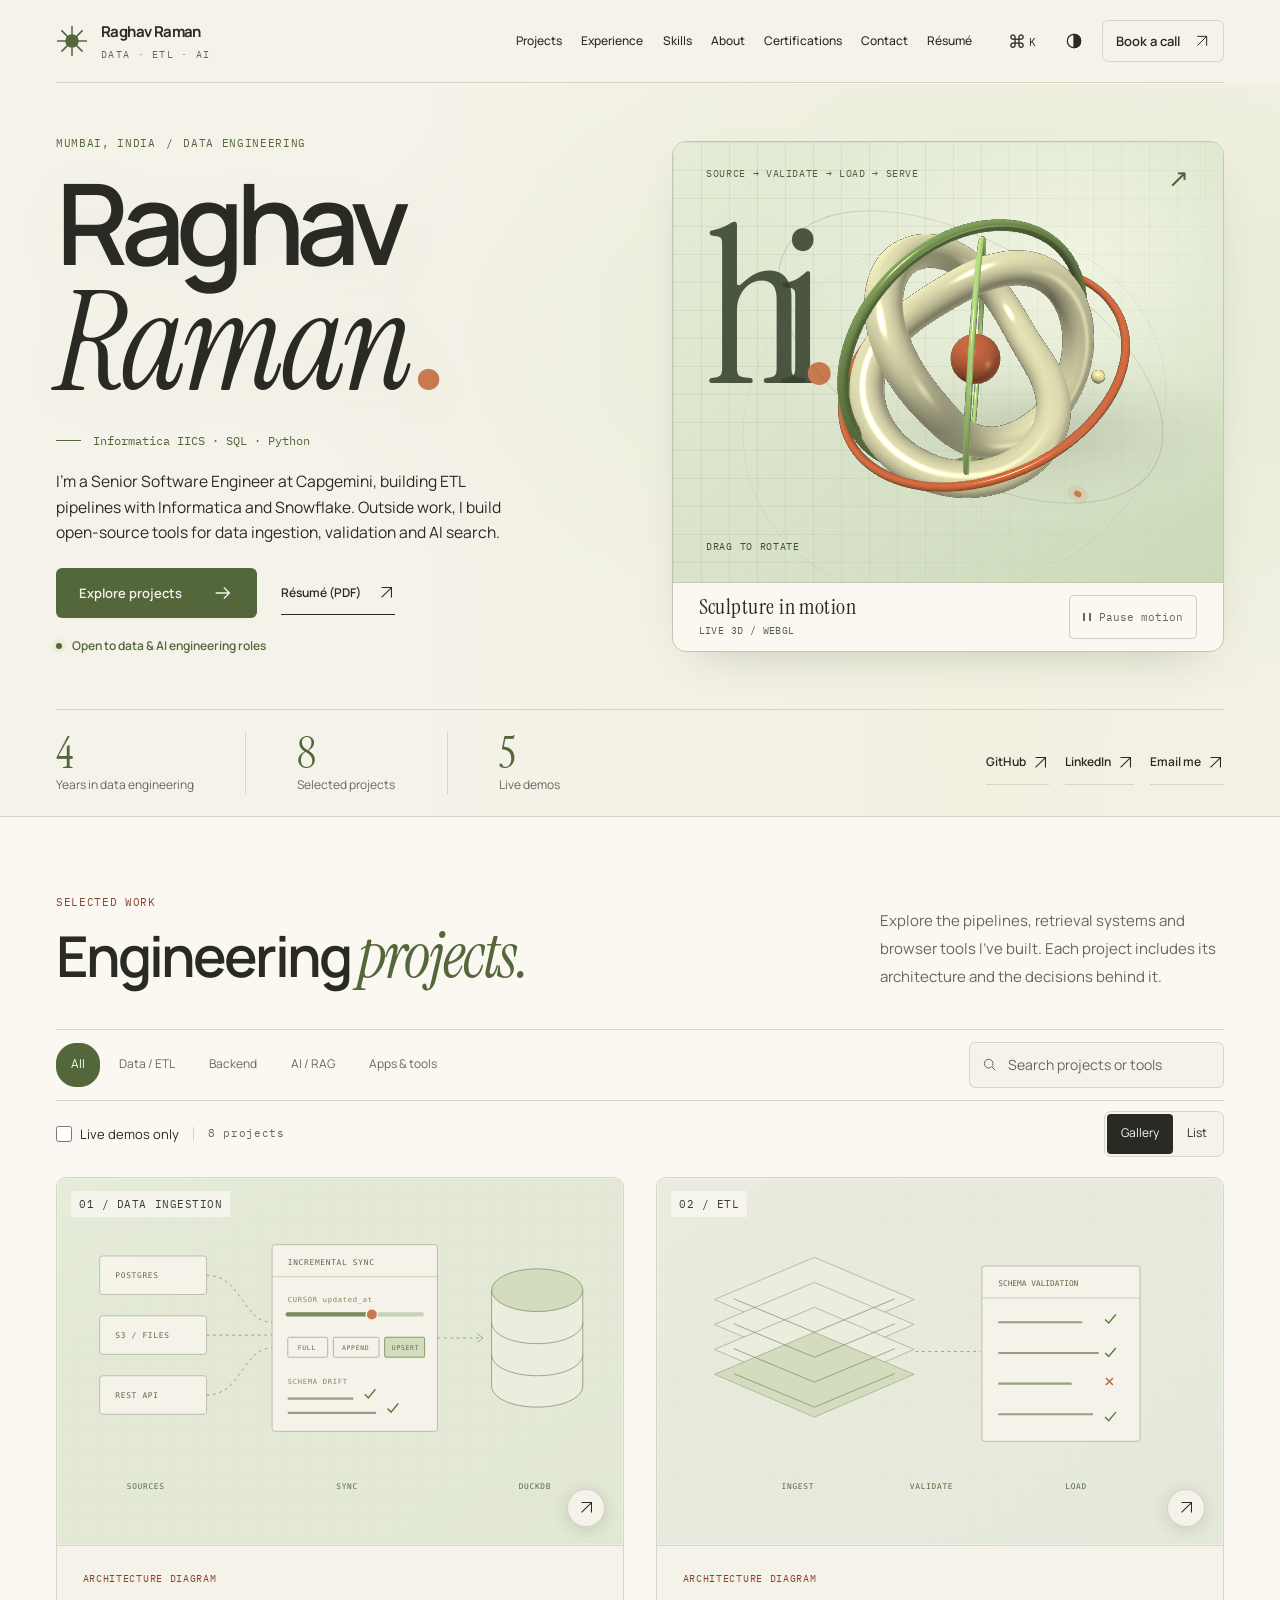
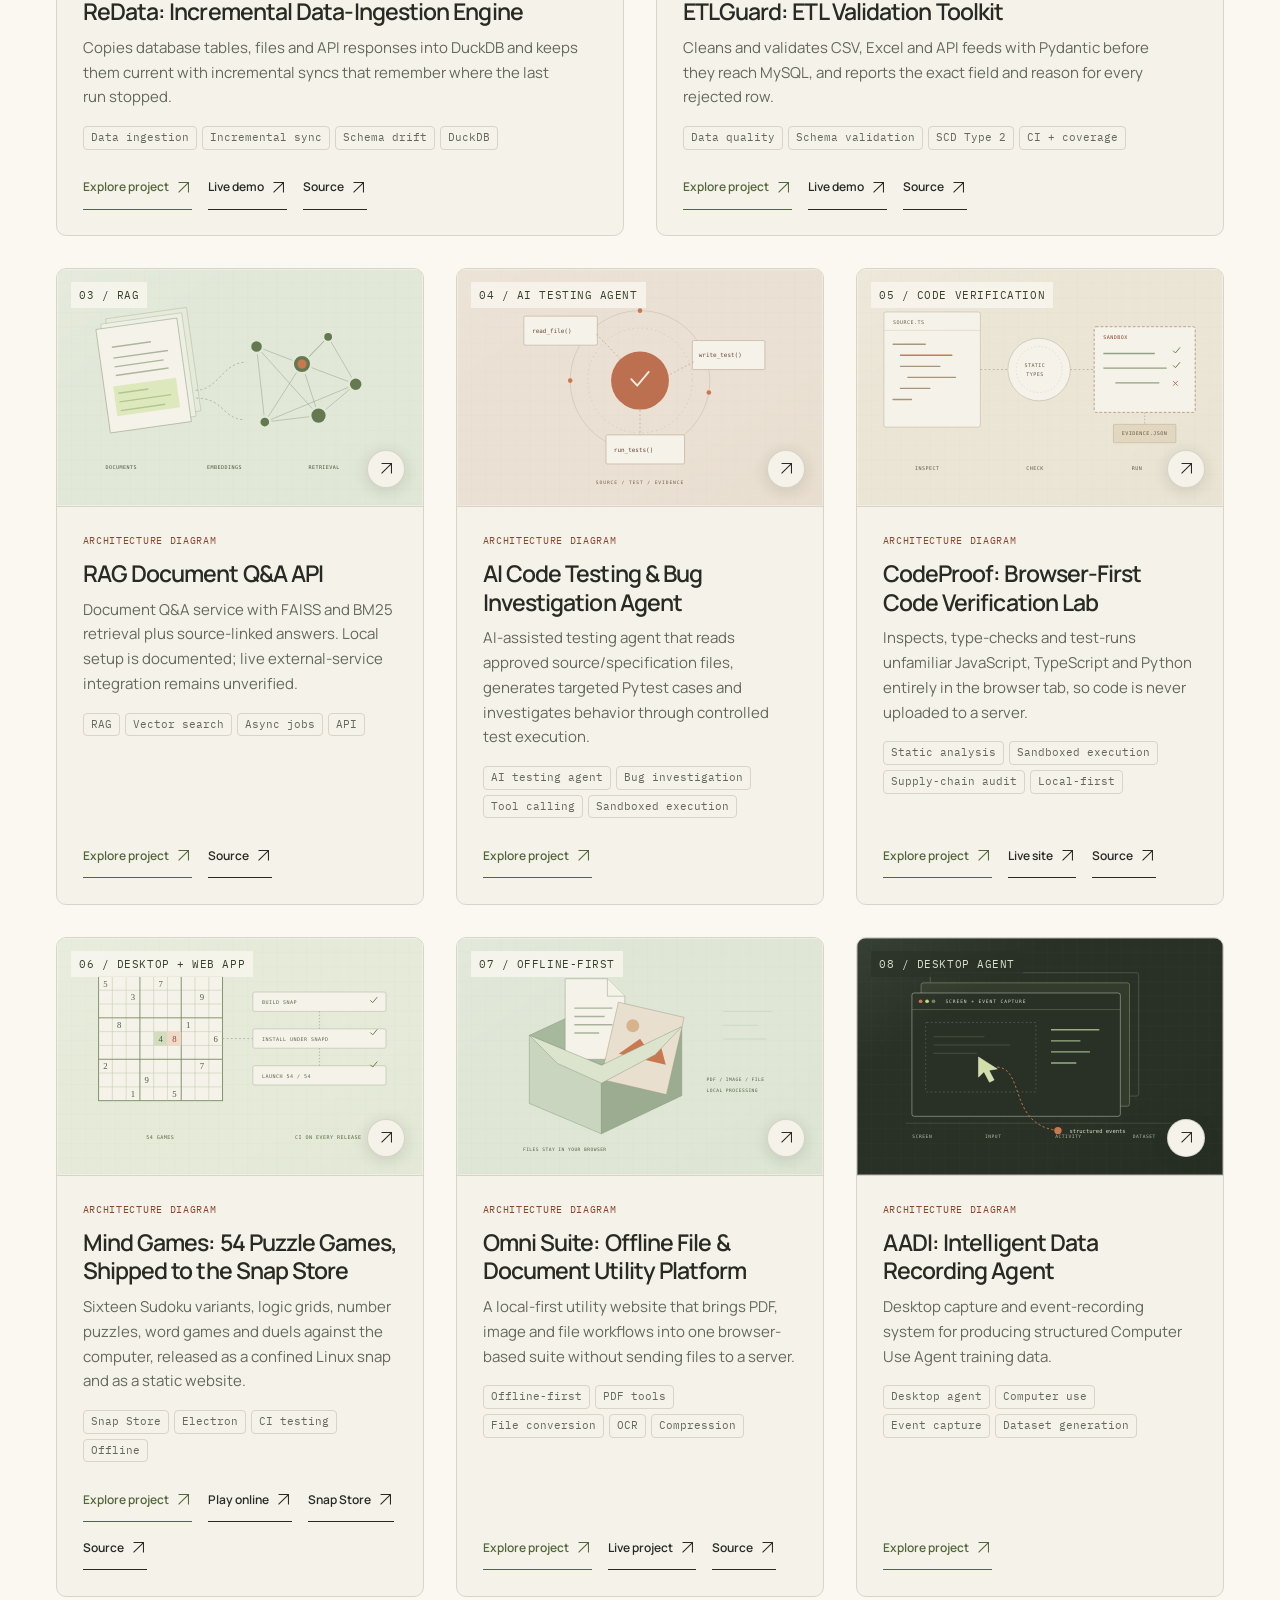
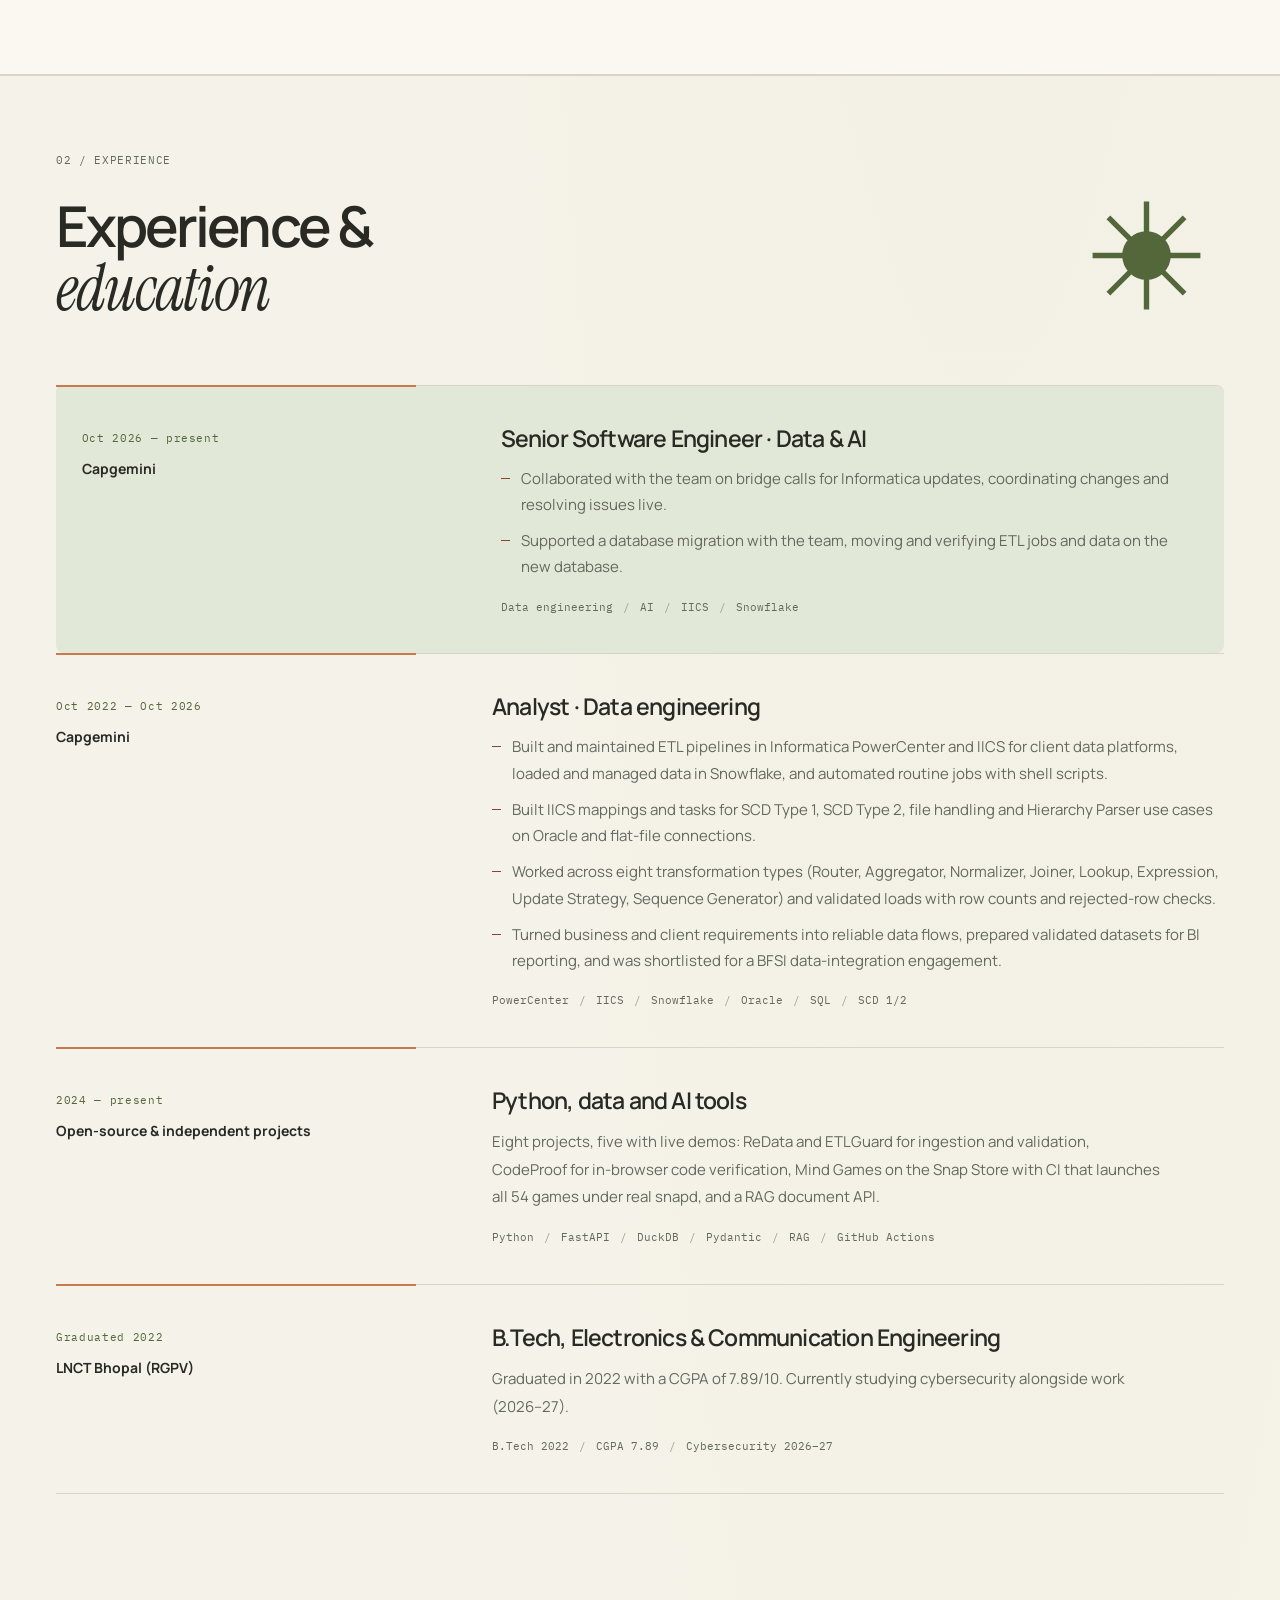
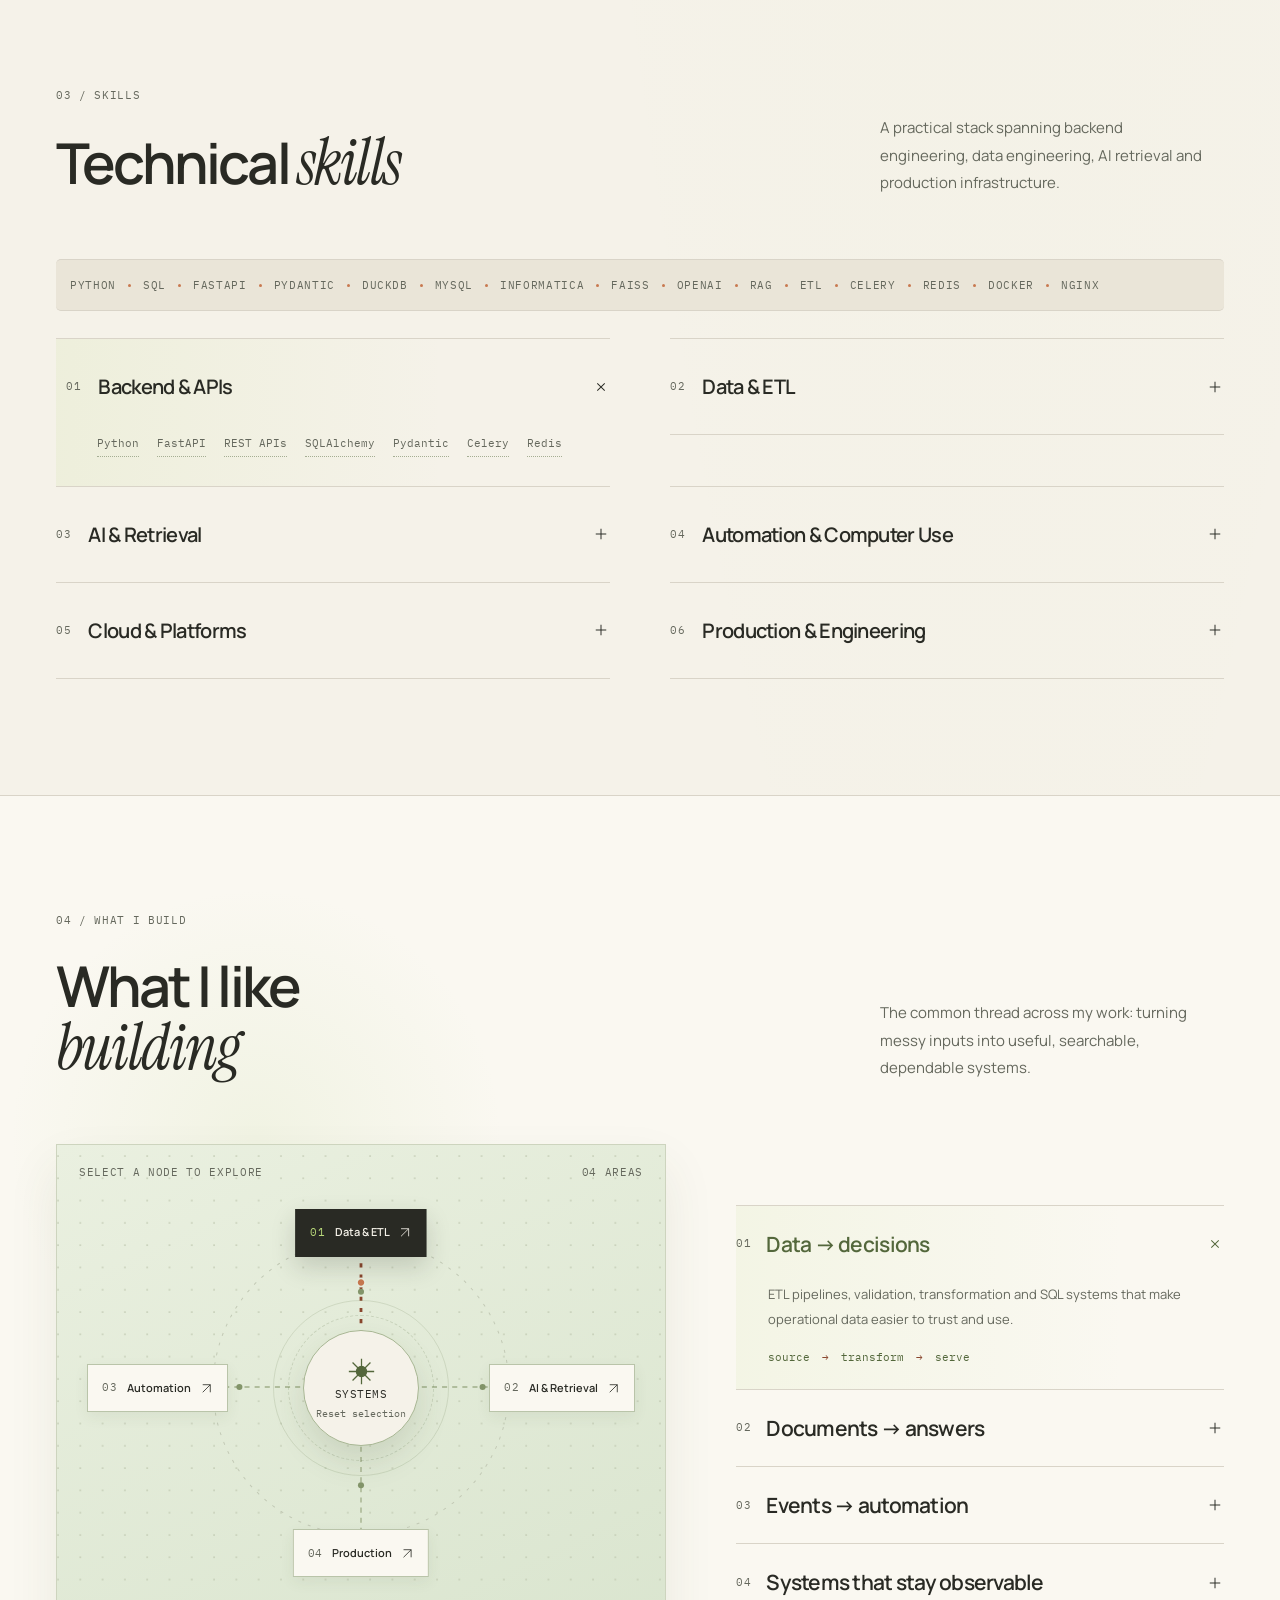
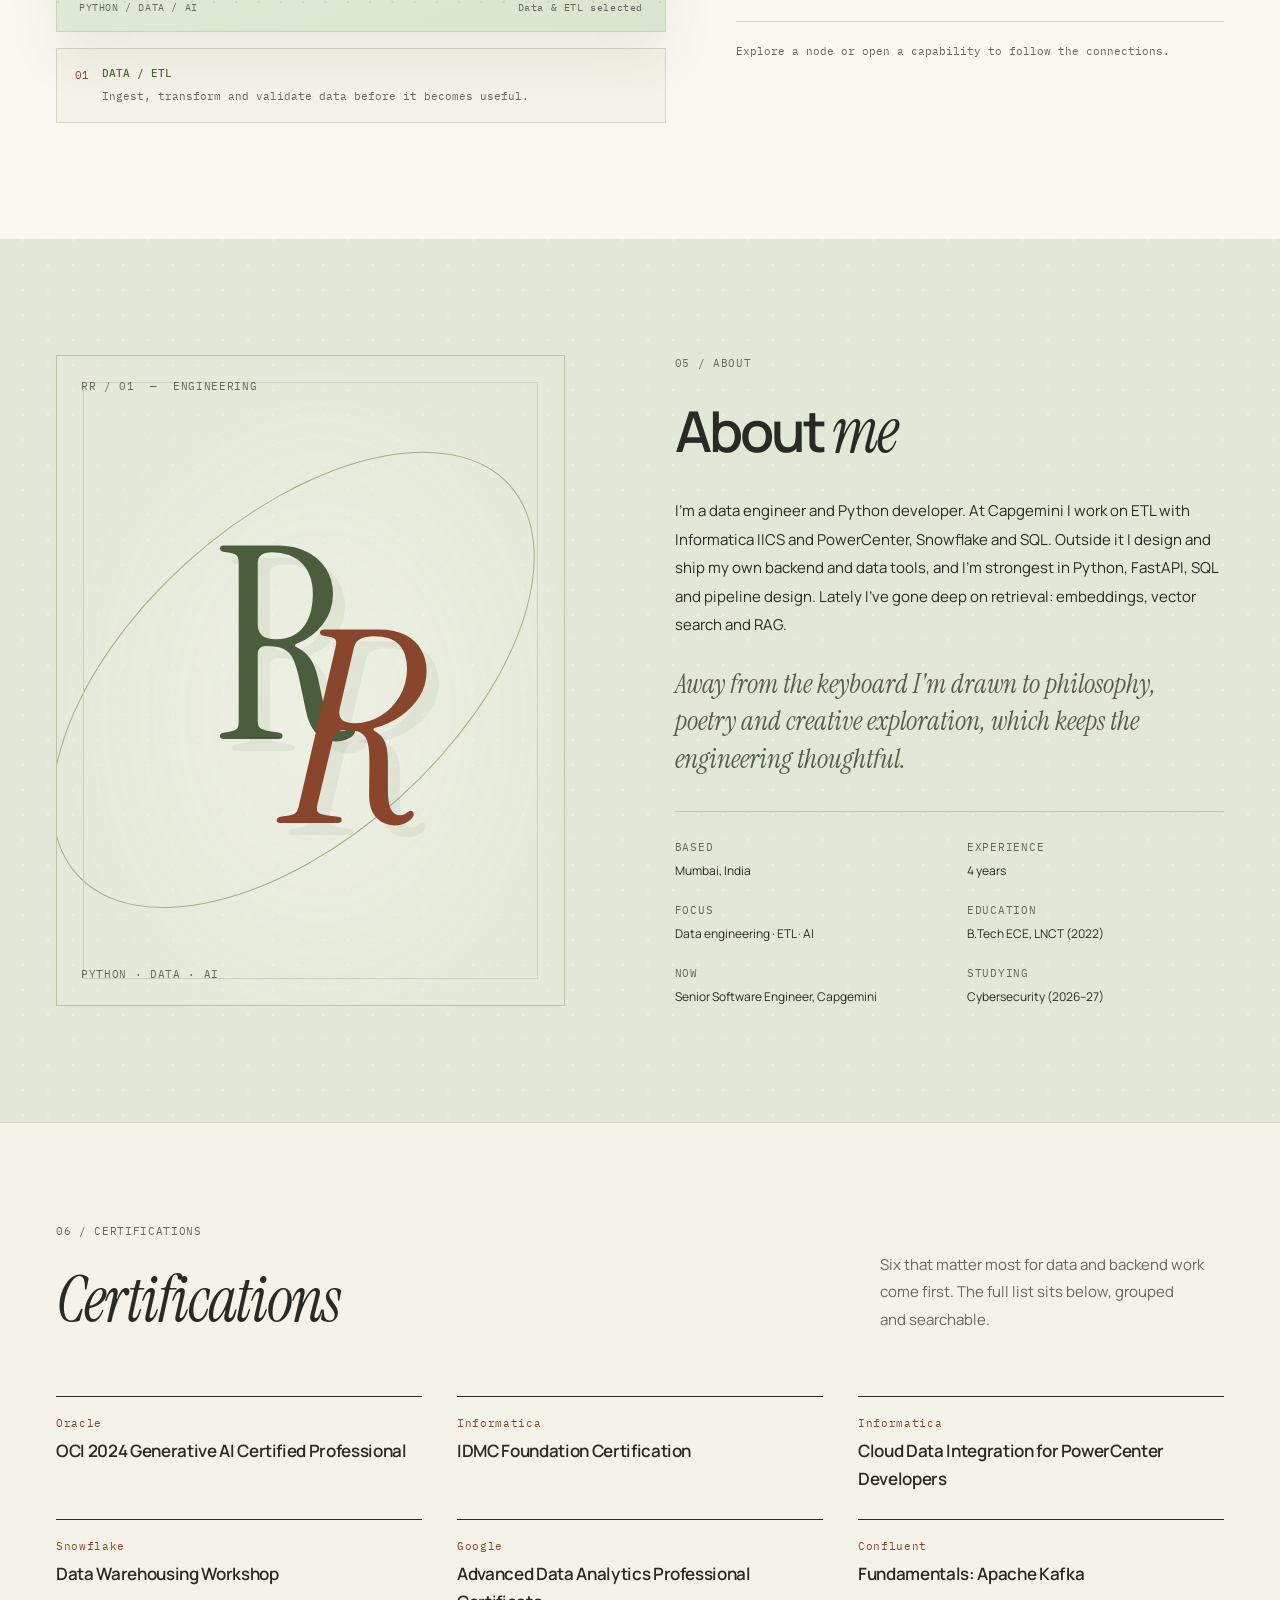
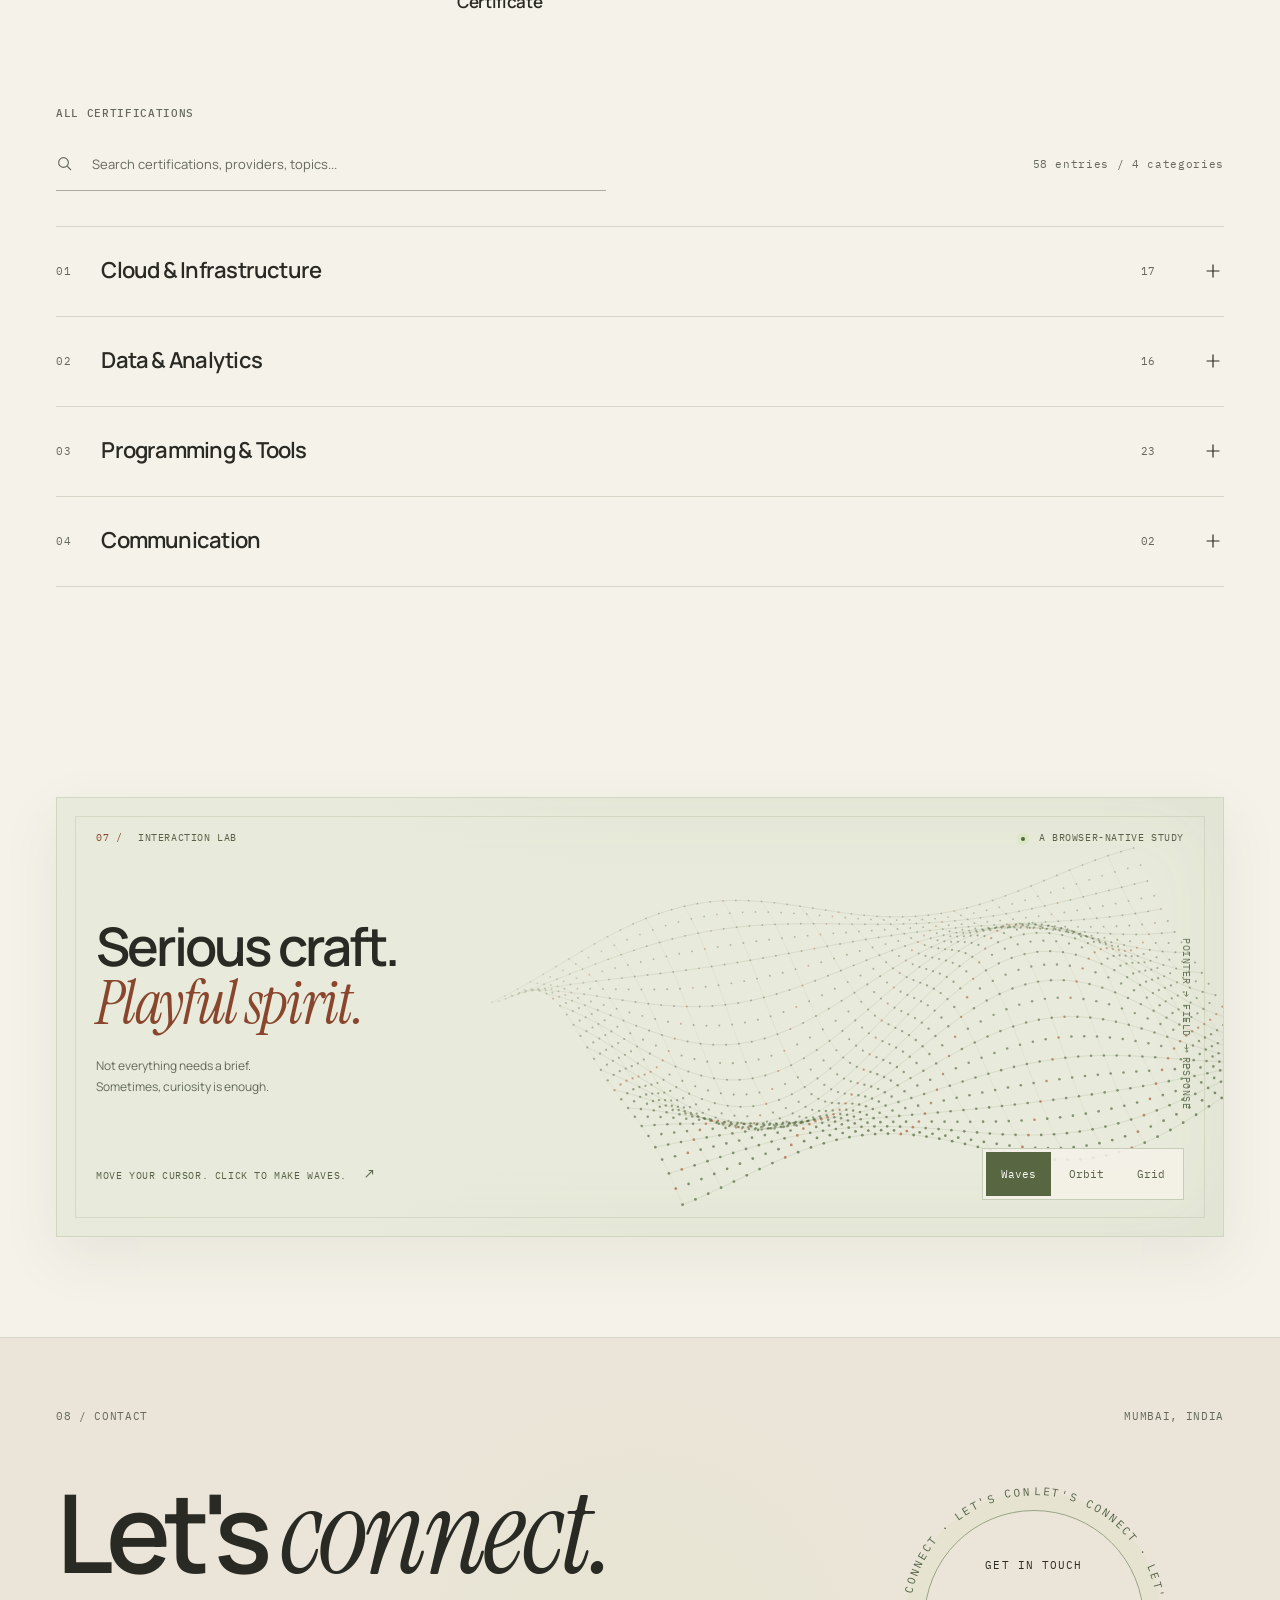
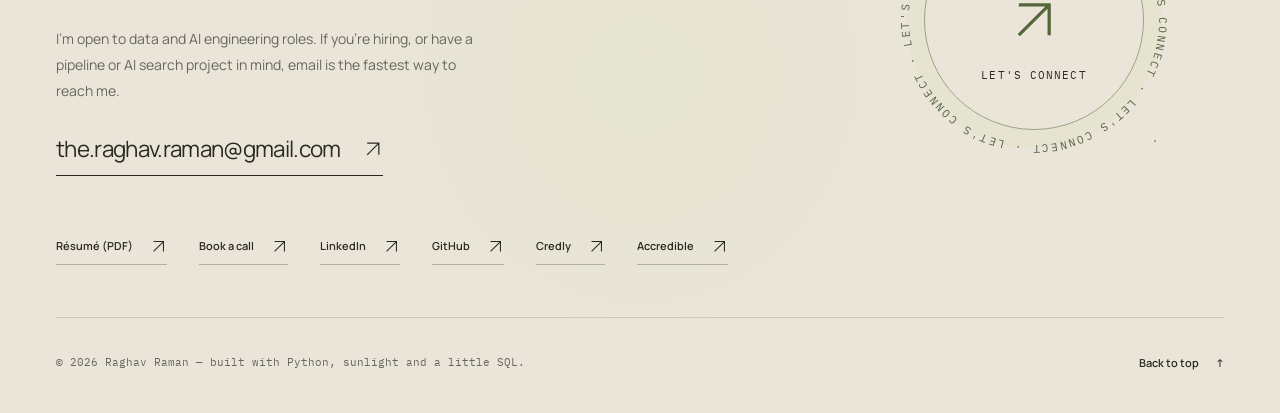
==== commit 61a53938: "Version the portfolio stylesheet for returning visitors" ====
--- a/index.html
+++ b/index.html
@@ -980,7 +980,7 @@
 @media (max-width:640px) {.cert-picks {grid-template-columns:minmax(0,1fr);margin-bottom:44px}.cert-picks strong {font-size:16px}}
 </style>
 
-  <link rel="stylesheet" href="./assets/css/immersive.css">
+  <link rel="stylesheet" href="./assets/css/immersive.css?v=75d8b232">
 </head>
 <body data-palette="ivory" data-portrait-enabled="false">
 <a class="skip-link" href="#main-content">Skip to content</a>
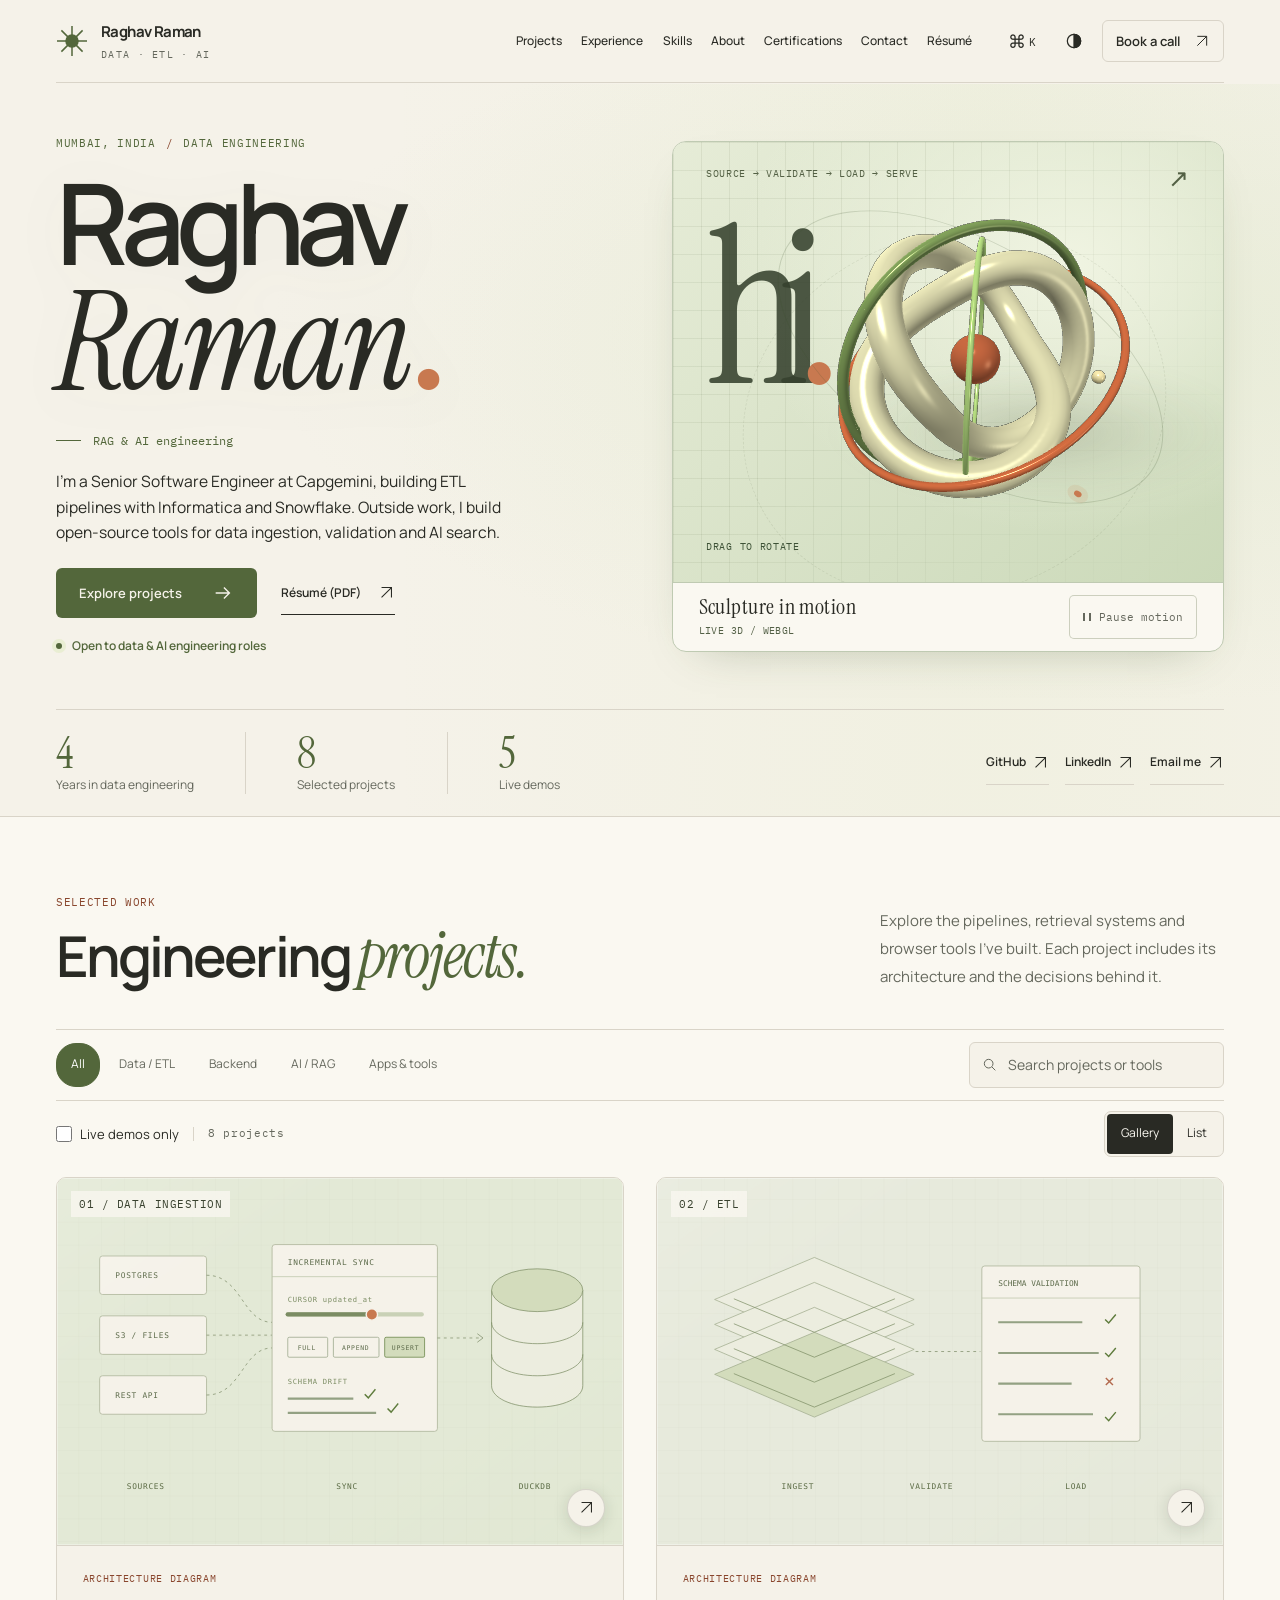
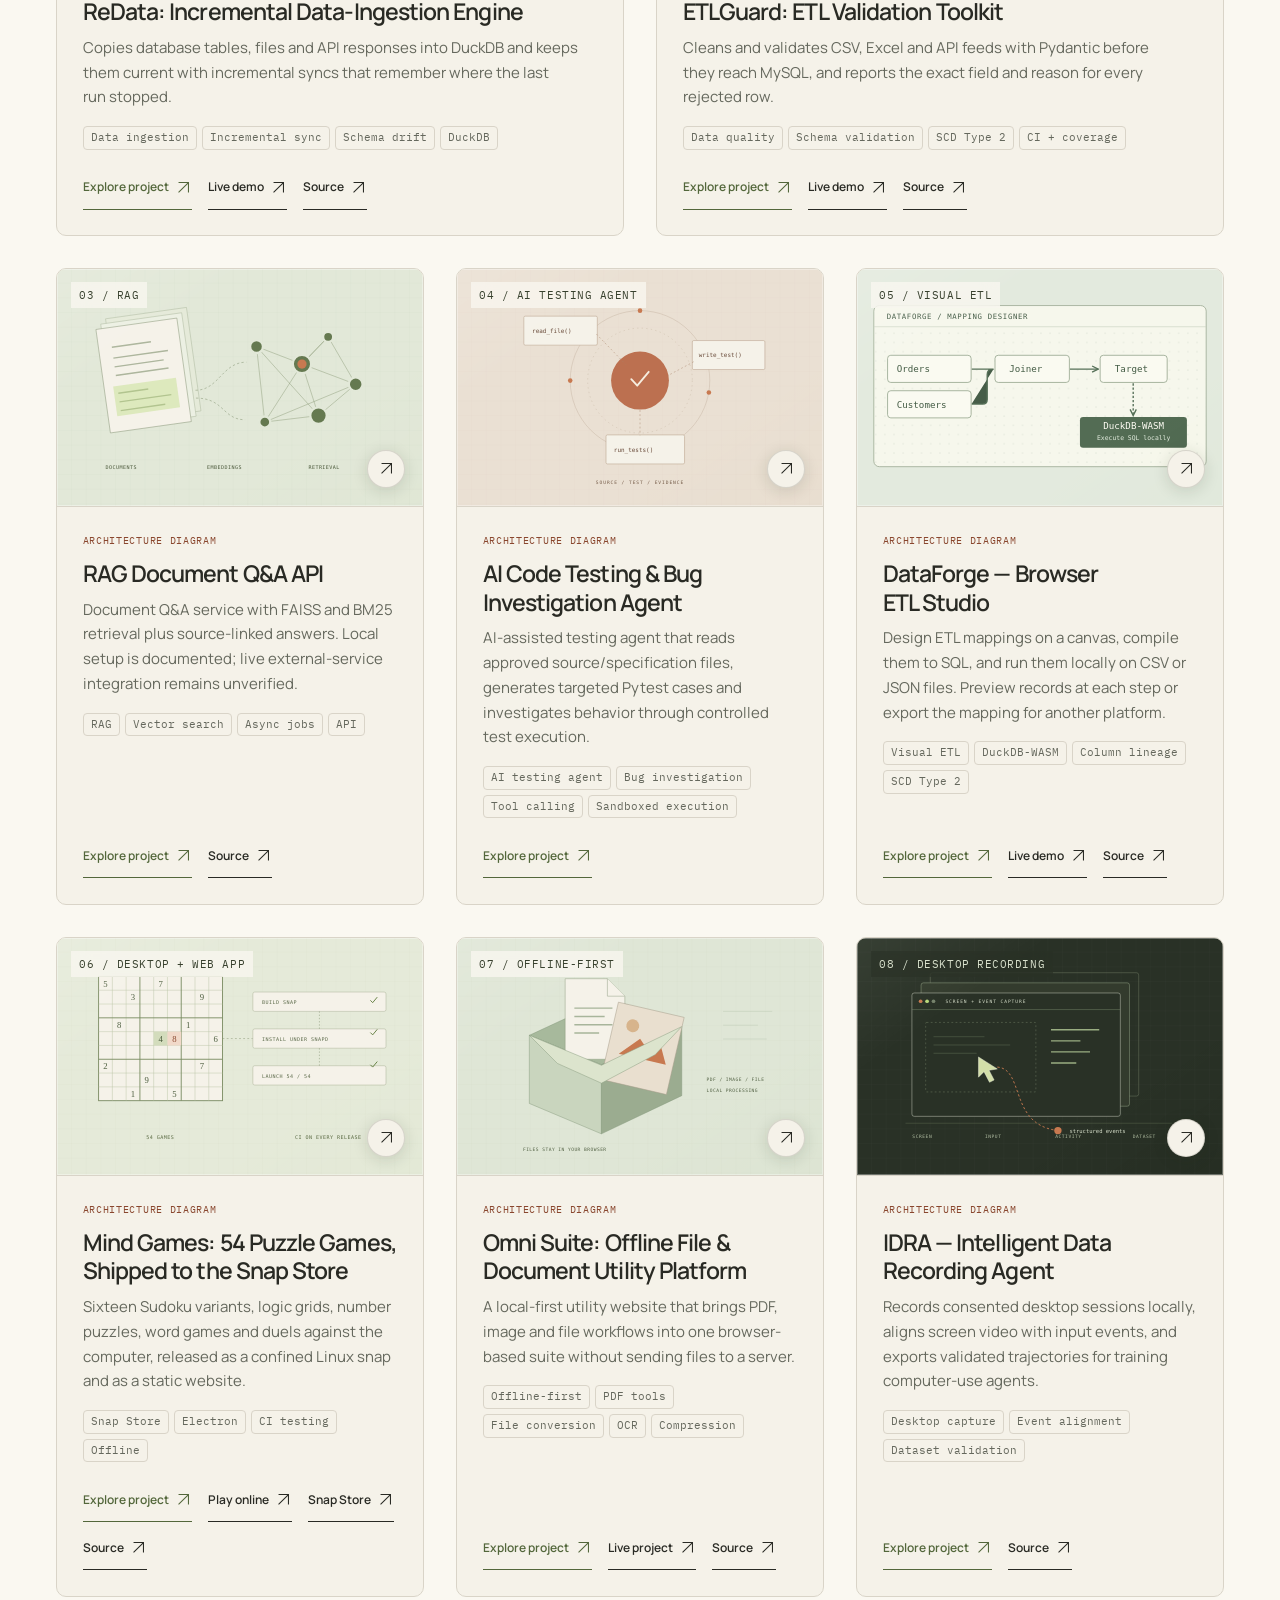
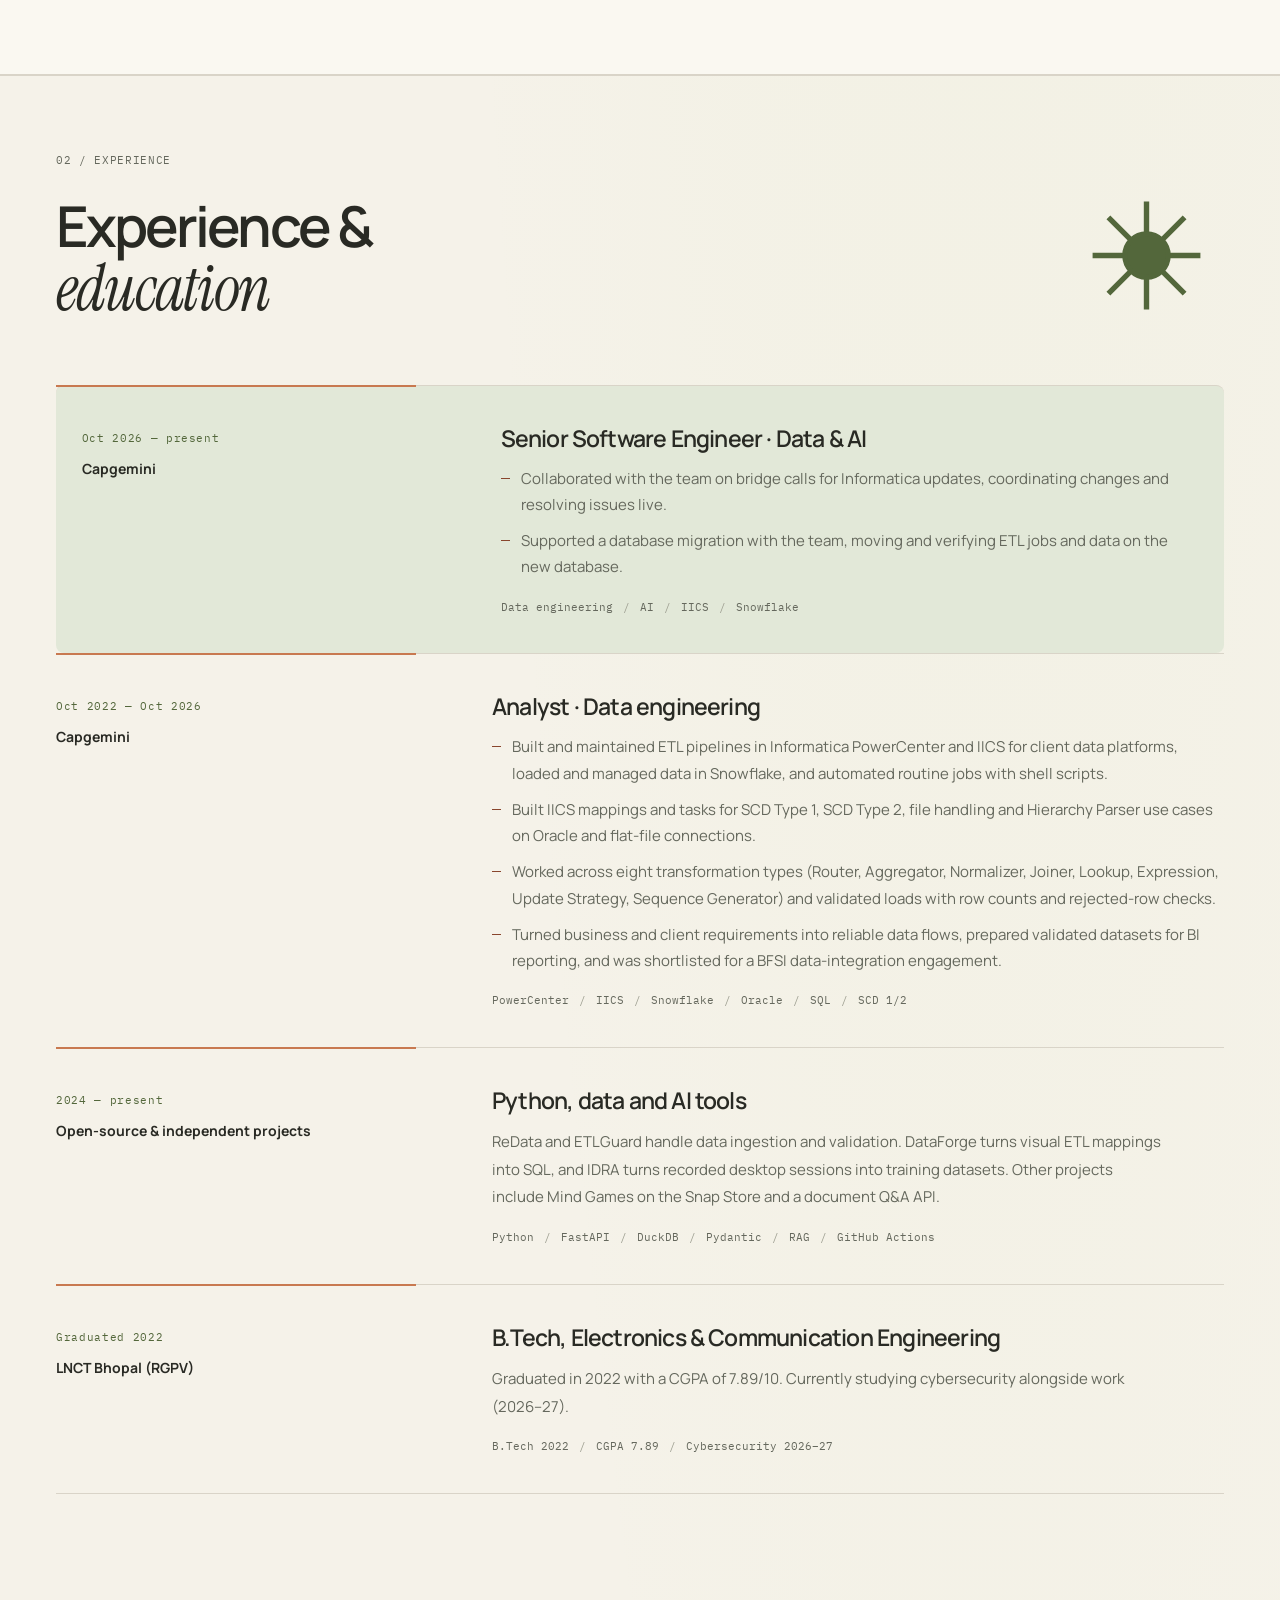
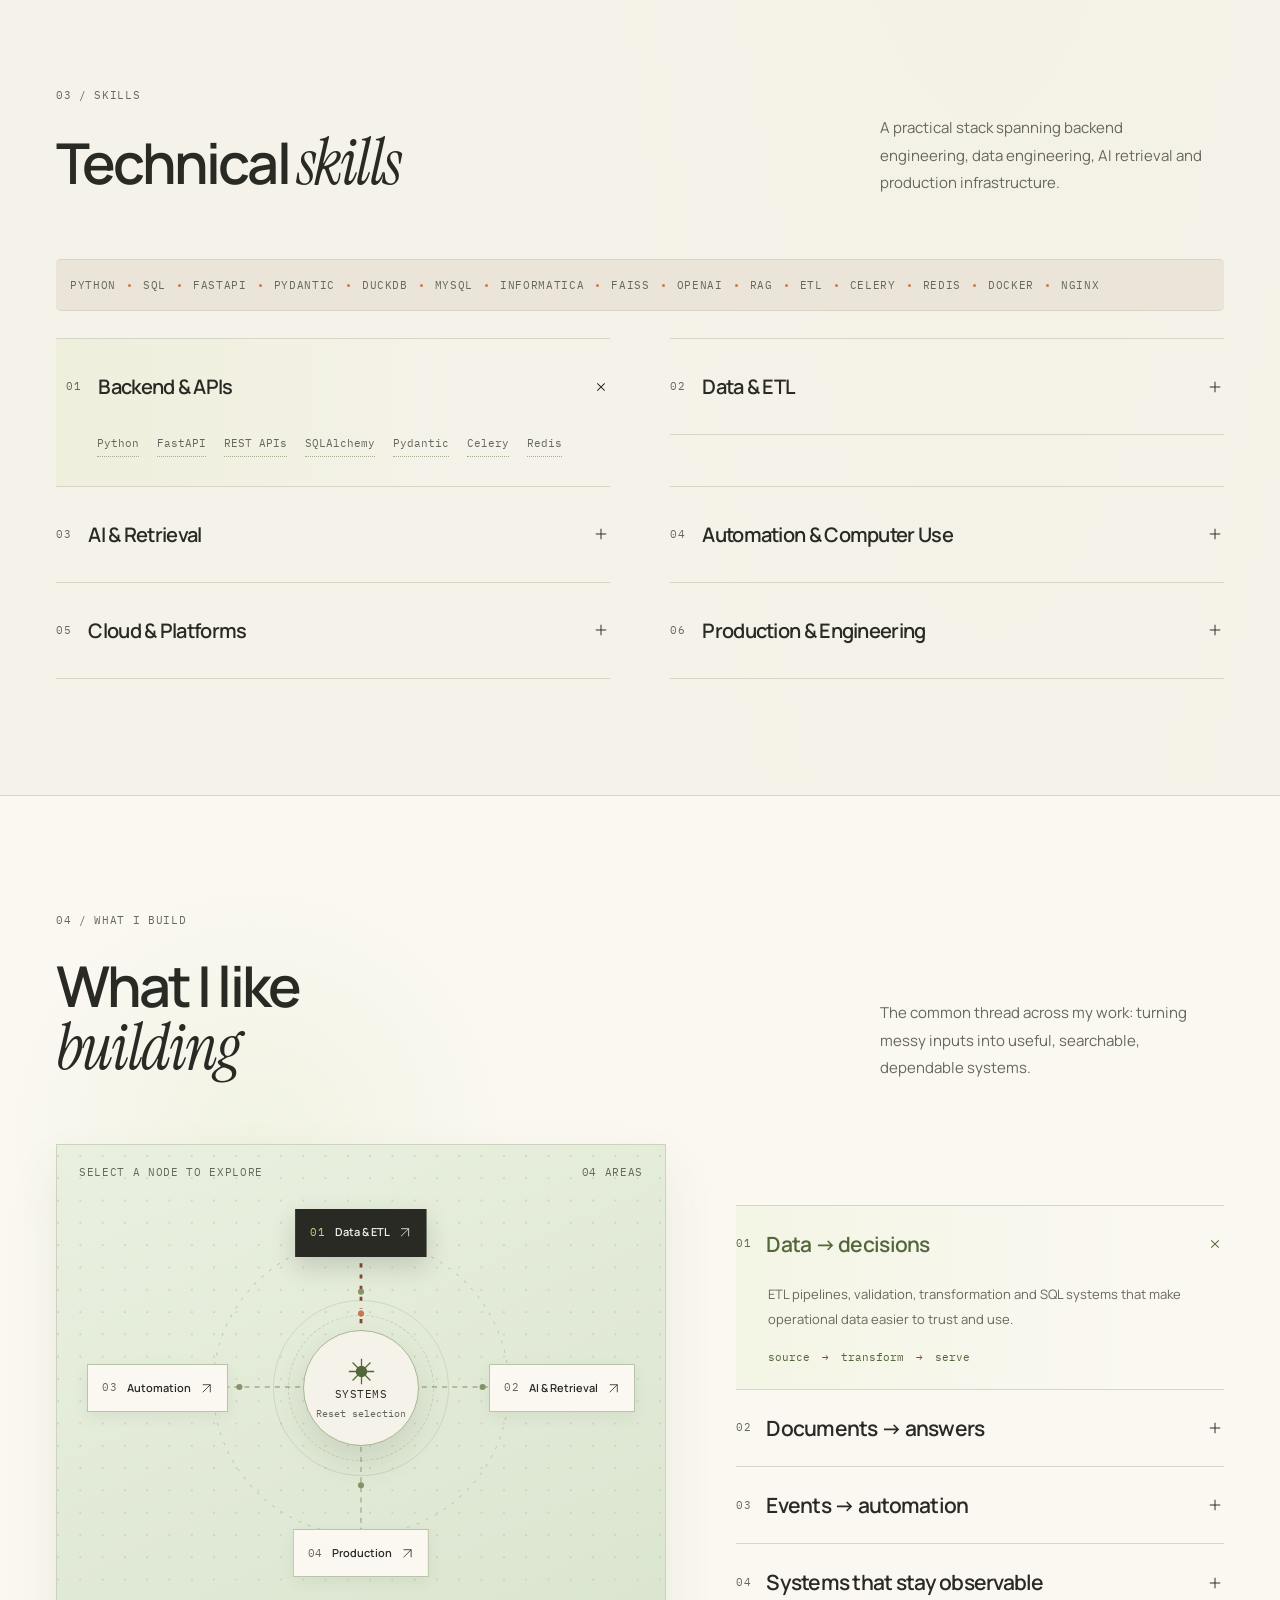
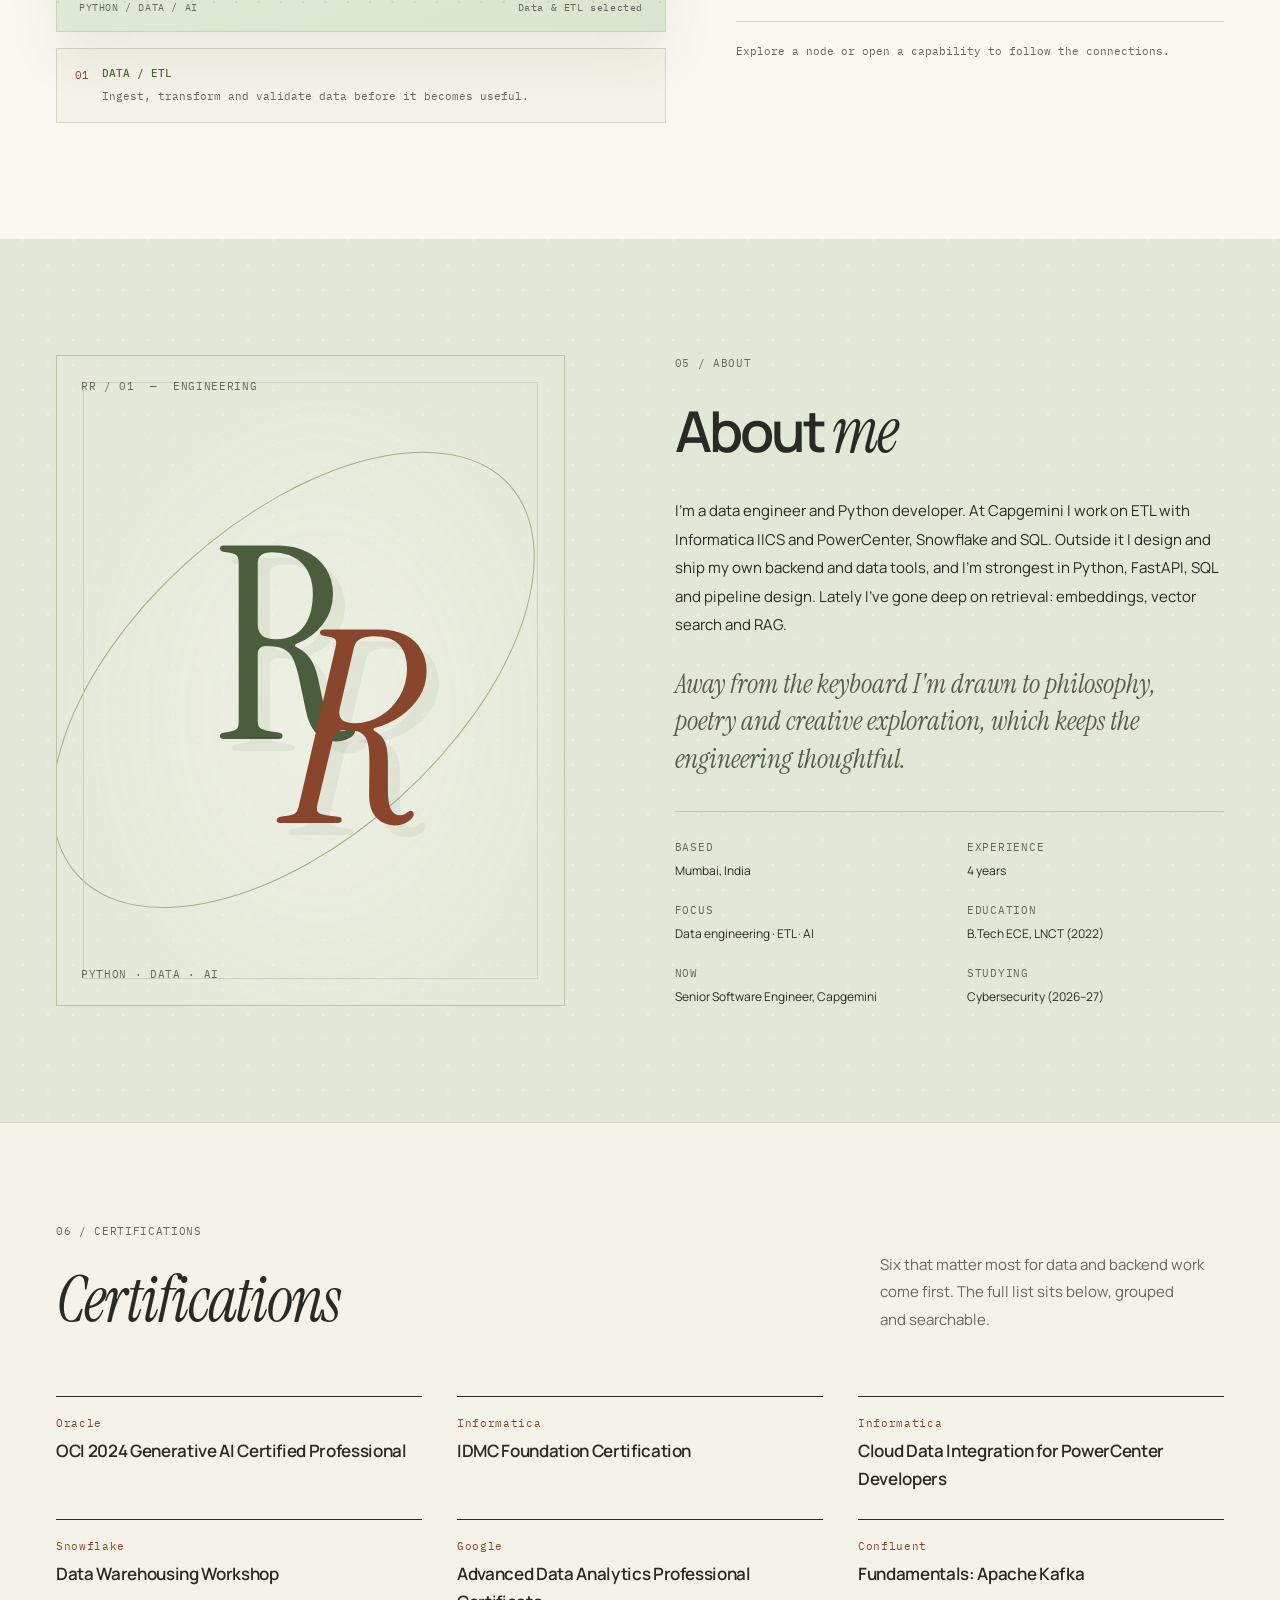
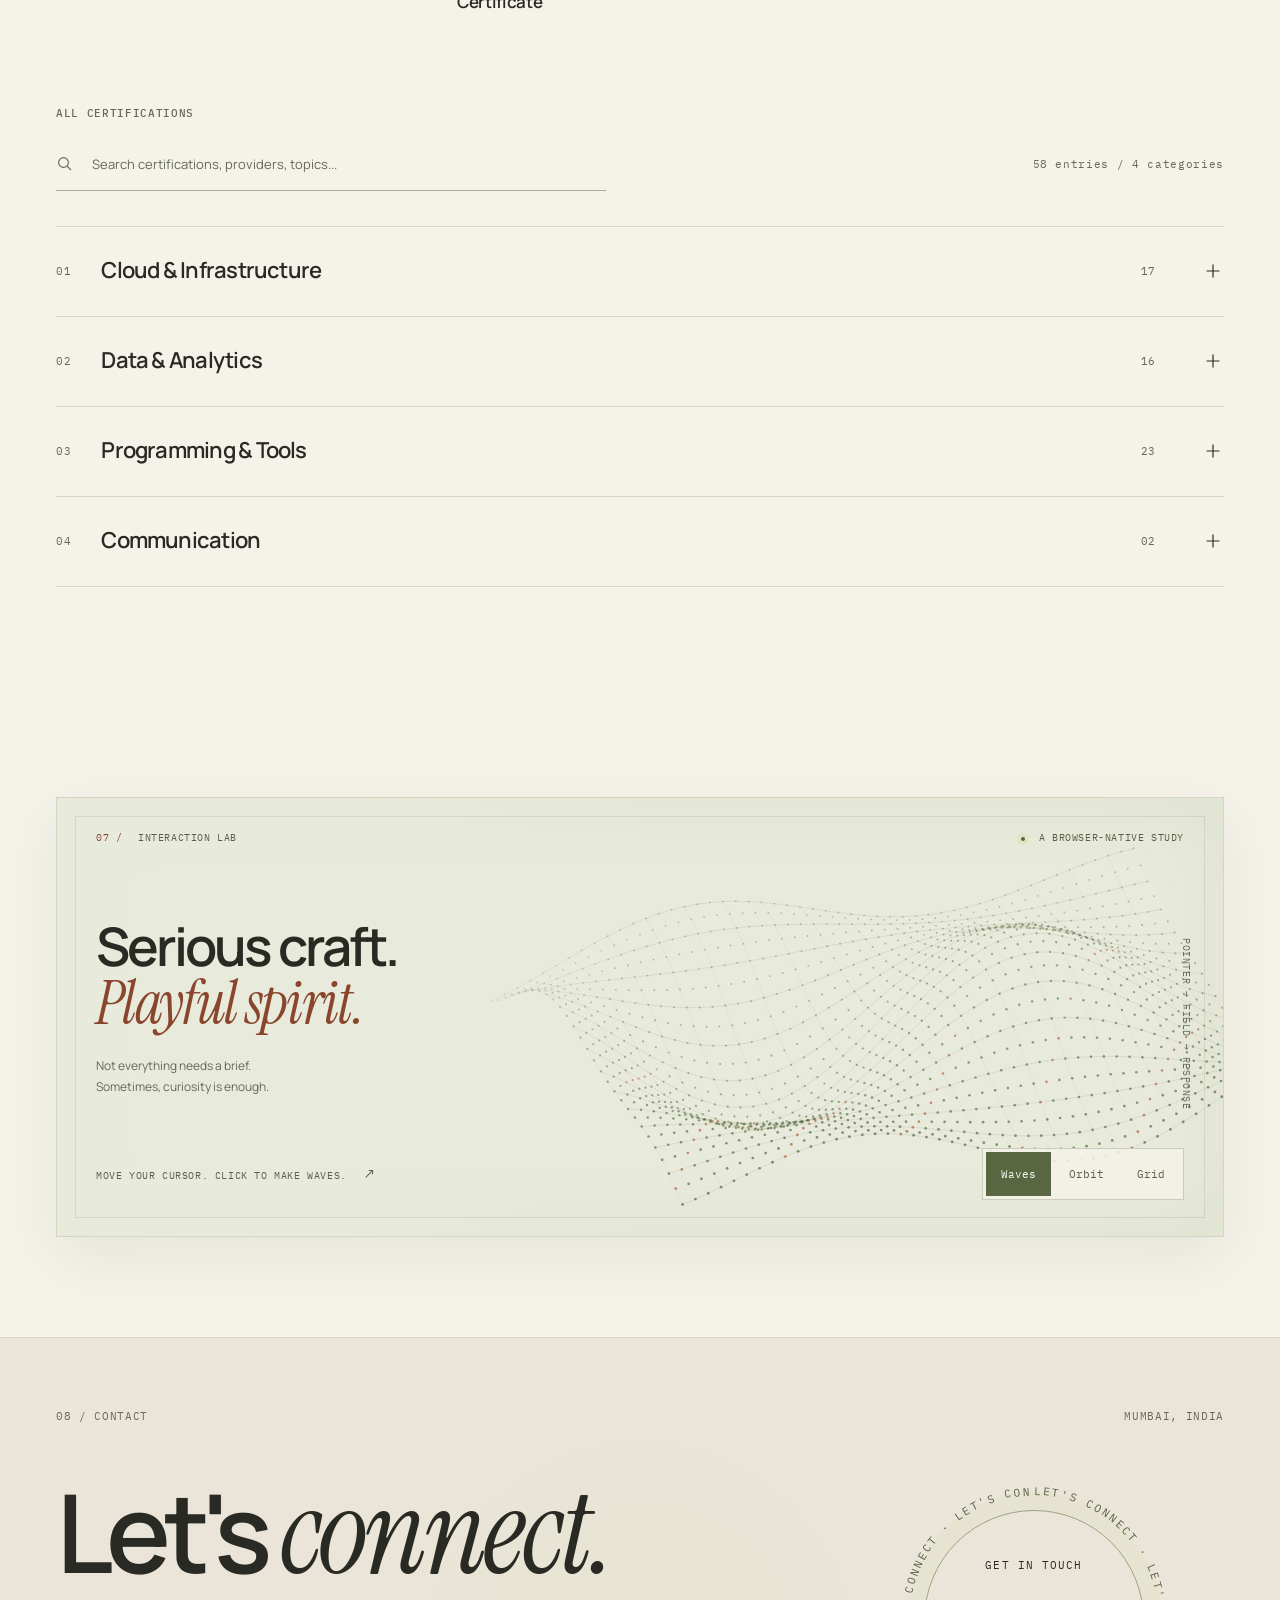
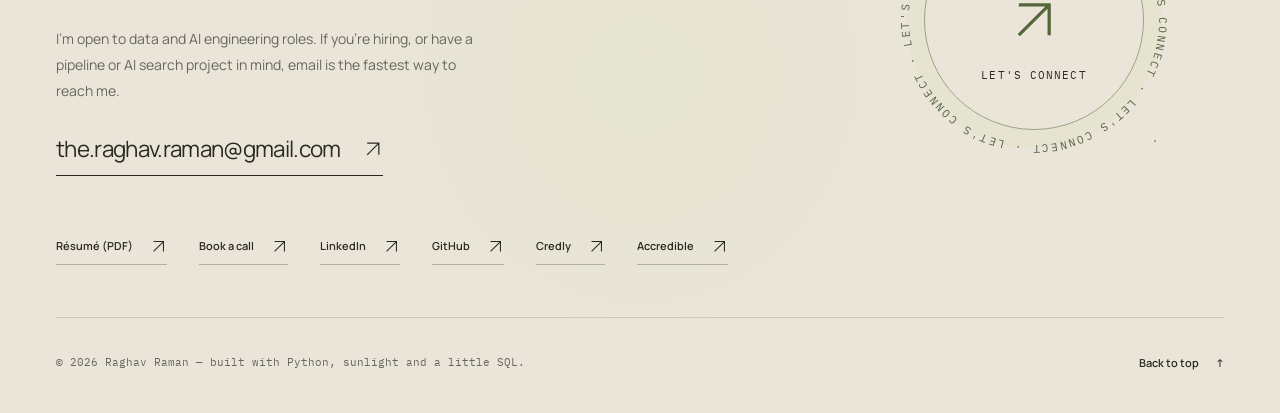
==== commit d4abfe37: "Feature DataForge and IDRA in the portfolio project gallery" ====
--- a/index.html
+++ b/index.html
@@ -183,7 +183,7 @@
 .project-preview img {width:100%;height:100%;object-fit:cover;transition:transform .8s var(--ease);transform-origin:center}
 .project-preview:hover img,.project-preview:focus-visible img {transform:scale(1.035)}
 .preview-index {position:absolute;left:23px;top:20px;font:11px var(--mono);color:#38412e;letter-spacing:.05em}
-.project-aadi .preview-index {color:#d8e0cc}
+.project-idra .preview-index {color:#d8e0cc}
 .preview-arrow {width:38px;height:38px;position:absolute;bottom:18px;right:18px;background:var(--canvas);border:1px solid rgb(41 42 36 / 15%);border-radius:50%;display:flex;align-items:center;justify-content:center;transition:background .25s,transform .25s}
 .project-preview:hover .preview-arrow,.project-preview:focus-visible .preview-arrow {background:var(--lime);transform:rotate(5deg)}
 .preview-arrow .icon {width:17px;height:17px}
@@ -980,7 +980,7 @@
 @media (max-width:640px) {.cert-picks {grid-template-columns:minmax(0,1fr);margin-bottom:44px}.cert-picks strong {font-size:16px}}
 </style>
 
-  <link rel="stylesheet" href="./assets/css/immersive.css?v=75d8b232">
+  <link rel="stylesheet" href="./assets/css/immersive.css?v=32b46eb3">
 </head>
 <body data-palette="ivory" data-portrait-enabled="false">
 <a class="skip-link" href="#main-content">Skip to content</a>
@@ -1052,14 +1052,14 @@
  <div class="project-body"><p class="visual-disclosure">Architecture diagram</p>
  <h3>AI Code Testing &amp; Bug Investigation Agent</h3><p class="project-summary">AI-assisted testing agent that reads approved source/specification files, generates targeted Pytest cases and investigates behavior through controlled test execution.</p><div class="project-meta"><span>AI testing agent</span><span>Bug investigation</span><span>Tool calling</span><span>Sandboxed execution</span></div>
  <div class="project-actions"><details class="project-source" id="details-testing" data-project="testing"><summary class="text-link" data-project-open="testing">Explore project <svg class="icon " aria-hidden="true" width="20" height="20"><use href="#i-arrow"/></svg></summary><div class="project-detail-content">
- <p class="project-stackline">Python · FastAPI · OpenAI Responses API · Function Calling · Pytest · Pydantic · Docker</p><div class="detail-columns"><div><h4>What I built</h4><ul><li>Agent workflow that reads approved source and specification files and generates targeted Pytest cases.</li><li>OpenAI Responses API tool-calling loop with <code>read_file</code>, <code>write_test</code> and <code>run_tests</code> tools.</li><li>Bounded investigation with append-only generated tests and structured JSON/Markdown reports separating test evidence from model analysis.</li></ul></div><div><h4>Engineering focus</h4><div class="detail-stack"><span>OpenAI Responses API</span><span>Function Calling</span><span>Pytest</span><span>Pydantic</span><span>Docker</span><span>FastAPI</span></div><p class="project-signal">Signal: generated tests run inside controlled Docker execution with resource/time limits, restricted filesystem access and external network access disabled.</p></div></div></div></details></div></div></article><article class="project-card project-codeproof" id="project-codeproof" data-tags="testing utility" data-project-title="CodeProof: Browser-First Code Verification Lab">
- <a class="project-preview" href="#details-codeproof" data-project-open="codeproof" aria-label="Explore CodeProof: Browser-First Code Verification Lab">
- <img loading="lazy" src="[data-uri]" width="800" height="520" alt="Concept diagram: source code is checked statically, then run in a sandbox that produces evidence.">
- <span class="preview-index">05 / CODE VERIFICATION</span><span class="preview-arrow"><svg class="icon " aria-hidden="true" width="20" height="20"><use href="#i-arrow"/></svg></span></a>
+ <p class="project-stackline">Python · FastAPI · OpenAI Responses API · Function Calling · Pytest · Pydantic · Docker</p><div class="detail-columns"><div><h4>What I built</h4><ul><li>Agent workflow that reads approved source and specification files and generates targeted Pytest cases.</li><li>OpenAI Responses API tool-calling loop with <code>read_file</code>, <code>write_test</code> and <code>run_tests</code> tools.</li><li>Bounded investigation with append-only generated tests and structured JSON/Markdown reports separating test evidence from model analysis.</li></ul></div><div><h4>Engineering focus</h4><div class="detail-stack"><span>OpenAI Responses API</span><span>Function Calling</span><span>Pytest</span><span>Pydantic</span><span>Docker</span><span>FastAPI</span></div><p class="project-signal">Signal: generated tests run inside controlled Docker execution with resource/time limits, restricted filesystem access and external network access disabled.</p></div></div></div></details></div></div></article><article class="project-card project-dataforge" id="project-dataforge" data-tags="data utility" data-project-title="DataForge — Browser ETL Studio">
+ <a class="project-preview" href="#details-dataforge" data-project-open="dataforge" aria-label="Explore DataForge — Browser ETL Studio">
+ <img src="[data-uri]" width="800" height="520" loading="lazy" alt="Orders and customers feed a visual join. The mapping compiles to SQL and runs locally in DuckDB-WASM.">
+ <span class="preview-index">05 / VISUAL ETL</span><span class="preview-arrow"><svg class="icon" aria-hidden="true" width="20" height="20"><use href="#i-arrow"/></svg></span></a>
  <div class="project-body"><p class="visual-disclosure">Architecture diagram</p>
- <h3>CodeProof: Browser-First Code Verification Lab</h3><p class="project-summary">Inspects, type-checks and test-runs unfamiliar JavaScript, TypeScript and Python entirely in the browser tab, so code is never uploaded to a server.</p><div class="project-meta"><span>Static analysis</span><span>Sandboxed execution</span><span>Supply-chain audit</span><span>Local-first</span></div>
- <div class="project-actions"><details class="project-source" id="details-codeproof" data-project="codeproof"><summary class="text-link" data-project-open="codeproof">Explore project <svg class="icon " aria-hidden="true" width="20" height="20"><use href="#i-arrow"/></svg></summary><div class="project-detail-content">
- <p class="project-stackline">JavaScript · TypeScript compiler · Web Workers · Pyodide · Node test runner · GitHub Actions</p><div class="detail-columns"><div><h4>What I built</h4><ul><li>Analysis worker that detects languages, runs JS/TS static rules and a TypeScript type check, and maps the import graph.</li><li>Tests for self-contained JS/TS functions run only inside a sandboxed iframe, never in the analysis worker.</li><li>Python grammar validation and execution through a pinned Pyodide runtime, downloaded on demand.</li><li>JSON and Markdown evidence reports, plus a downloadable Team &amp; CI kit for static pull-request audits.</li></ul></div><div><h4>Engineering focus</h4><div class="detail-stack"><span>TypeScript</span><span>Web Workers</span><span>Sandboxed iframe</span><span>Pyodide</span><span>SBOM</span><span>GitHub Actions</span></div><p class="project-signal">Signal: CI rebuilds the bundled TypeScript compiler from verified parts and checks every hash before deploying; AI-authorship checks report &ldquo;inconclusive&rdquo; rather than inventing a percentage.</p></div></div></div></details><a class="text-link project-live" data-live-demo href="https://theraghavraman.github.io/codeproof/" target="_blank" rel="noopener noreferrer">Live site <svg class="icon " aria-hidden="true" width="20" height="20"><use href="#i-arrow"/></svg></a><a class="text-link project-live" href="https://github.com/theraghavraman/codeproof" target="_blank" rel="noopener noreferrer">Source <svg class="icon " aria-hidden="true" width="20" height="20"><use href="#i-arrow"/></svg></a></div></div></article><article class="project-card project-mindgames" id="project-mindgames" data-tags="utility" data-project-title="Mind Games: 54 Puzzle Games, Shipped to the Snap Store">
+ <h3>DataForge — Browser ETL Studio</h3><p class="project-summary">Design ETL mappings on a canvas, compile them to SQL, and run them locally on CSV or JSON files. Preview records at each step or export the mapping for another platform.</p><div class="project-meta"><span>Visual ETL</span><span>DuckDB-WASM</span><span>Column lineage</span><span>SCD Type 2</span></div>
+ <div class="project-actions"><details class="project-source" id="details-dataforge" data-project="dataforge"><summary class="text-link" data-project-open="dataforge">Explore project <svg class="icon" aria-hidden="true" width="20" height="20"><use href="#i-arrow"/></svg></summary><div class="project-detail-content">
+ <p class="project-stackline">JavaScript · DuckDB-WASM · SQL · IndexedDB</p><div class="detail-columns"><div><h4>What I built</h4><ul><li>Build mappings with joins, lookups, routers, aggregations and slowly changing dimensions.</li><li>Trace output columns back to their sources and inspect data quality rejects.</li><li>Connect sessions in a workflow, compare runs, and export mappings to Snowflake SQL, PySpark or dbt.</li></ul></div><div><h4>Engineering focus</h4><div class="detail-stack"><span>Mapping design</span><span>SCD Type 1 and 2</span><span>Workflow monitoring</span><span>Code generation</span></div><p class="project-signal">The live demo includes a customer-dimension mapping that tracks changes across loads with SCD Type 2.</p></div></div></div></details><a class="text-link project-live" data-live-demo href="https://theraghavraman.github.io/dataforge/" target="_blank" rel="noopener noreferrer">Live demo <svg class="icon" aria-hidden="true" width="20" height="20"><use href="#i-arrow"/></svg></a><a class="text-link project-live" href="https://github.com/theraghavraman/dataforge" target="_blank" rel="noopener noreferrer">Source <svg class="icon" aria-hidden="true" width="20" height="20"><use href="#i-arrow"/></svg></a></div></div></article><article class="project-card project-mindgames" id="project-mindgames" data-tags="utility" data-project-title="Mind Games: 54 Puzzle Games, Shipped to the Snap Store">
  <a class="project-preview" href="#details-mindgames" data-project-open="mindgames" aria-label="Explore Mind Games: 54 Puzzle Games, Shipped to the Snap Store">
  <img loading="lazy" src="[data-uri]" width="800" height="520" alt="Concept diagram: a Sudoku grid next to a CI pipeline that builds, installs and launches all 54 games.">
  <span class="preview-index">06 / DESKTOP + WEB APP</span><span class="preview-arrow"><svg class="icon " aria-hidden="true" width="20" height="20"><use href="#i-arrow"/></svg></span></a>
@@ -1073,16 +1073,16 @@
  <div class="project-body"><p class="visual-disclosure">Architecture diagram</p>
  <h3>Omni Suite: Offline File &amp; Document Utility Platform</h3><p class="project-summary">A local-first utility website that brings PDF, image and file workflows into one browser-based suite without sending files to a server.</p><div class="project-meta"><span>Offline-first</span><span>PDF tools</span><span>File conversion</span><span>OCR</span><span>Compression</span></div>
  <div class="project-actions"><details class="project-source" id="details-omni" data-project="omni"><summary class="text-link" data-project-open="omni">Explore project <svg class="icon " aria-hidden="true" width="20" height="20"><use href="#i-arrow"/></svg></summary><div class="project-detail-content">
- <p class="project-stackline">HTML · CSS · JavaScript · Browser APIs · Client-side Processing</p><div class="detail-columns"><div><h4>What I built</h4><ul><li>All-in-one browser utilities for PDF and file workflows including merge, split, conversion, preview and local processing.</li><li>OCR and document extraction workflows, with support for image-based documents and practical browser-side processing.</li><li>File compression and decompression workflows plus image/file conversion utilities designed to run locally for privacy and repeatable offline use.</li><li>Tool-by-tool controls with previews before export, so users can inspect results instead of immediately downloading them.</li></ul></div><div><h4>Engineering focus</h4><div class="detail-stack"><span>Vanilla JavaScript</span><span>Browser APIs</span><span>PDF processing</span><span>OCR</span><span>Compression</span><span>Offline workflows</span></div><p class="project-signal">Signal: selected for the XERJCorpus Hub, an open code library that AI coding agents search for worked examples.</p></div></div></div></details><a class="text-link project-live" data-live-demo href="https://theraghavraman.github.io/omni_suite_light/" target="_blank" rel="noopener noreferrer">Live project <svg class="icon " aria-hidden="true" width="20" height="20"><use href="#i-arrow"/></svg></a><a class="text-link project-live" href="https://github.com/theraghavraman/omni_suite_light" target="_blank" rel="noopener noreferrer">Source <svg class="icon " aria-hidden="true" width="20" height="20"><use href="#i-arrow"/></svg></a></div></div></article><article class="project-card project-aadi" id="project-aadi" data-tags="desktop data" data-project-title="AADI: Intelligent Data Recording Agent">
- <a class="project-preview" href="#details-aadi" data-project-open="aadi" aria-label="Explore AADI: Intelligent Data Recording Agent">
- <img src="[data-uri]" width="800" height="520" loading="lazy" alt="Concept diagram: screen and input events become a structured dataset.">
- <span class="preview-index">08 / DESKTOP AGENT</span><span class="preview-arrow"><svg class="icon " aria-hidden="true" width="20" height="20"><use href="#i-arrow"/></svg></span></a>
+ <p class="project-stackline">HTML · CSS · JavaScript · Browser APIs · Client-side Processing</p><div class="detail-columns"><div><h4>What I built</h4><ul><li>All-in-one browser utilities for PDF and file workflows including merge, split, conversion, preview and local processing.</li><li>OCR and document extraction workflows, with support for image-based documents and practical browser-side processing.</li><li>File compression and decompression workflows plus image/file conversion utilities designed to run locally for privacy and repeatable offline use.</li><li>Tool-by-tool controls with previews before export, so users can inspect results instead of immediately downloading them.</li></ul></div><div><h4>Engineering focus</h4><div class="detail-stack"><span>Vanilla JavaScript</span><span>Browser APIs</span><span>PDF processing</span><span>OCR</span><span>Compression</span><span>Offline workflows</span></div><p class="project-signal">Signal: selected for the XERJCorpus Hub, an open code library that AI coding agents search for worked examples.</p></div></div></div></details><a class="text-link project-live" data-live-demo href="https://theraghavraman.github.io/omni_suite_light/" target="_blank" rel="noopener noreferrer">Live project <svg class="icon " aria-hidden="true" width="20" height="20"><use href="#i-arrow"/></svg></a><a class="text-link project-live" href="https://github.com/theraghavraman/omni_suite_light" target="_blank" rel="noopener noreferrer">Source <svg class="icon " aria-hidden="true" width="20" height="20"><use href="#i-arrow"/></svg></a></div></div></article><article class="project-card project-idra" id="project-idra" data-tags="desktop data utility" data-project-title="IDRA — Intelligent Data Recording Agent">
+ <a class="project-preview" href="#details-idra" data-project-open="idra" aria-label="Explore IDRA — Intelligent Data Recording Agent">
+ <img src="[data-uri]" width="800" height="520" loading="lazy" alt="Screen frames and input events are synchronized into a local computer-use dataset.">
+ <span class="preview-index">08 / DESKTOP RECORDING</span><span class="preview-arrow"><svg class="icon" aria-hidden="true" width="20" height="20"><use href="#i-arrow"/></svg></span></a>
  <div class="project-body"><p class="visual-disclosure">Architecture diagram</p>
- <h3>AADI: Intelligent Data Recording Agent</h3><p class="project-summary">Desktop capture and event-recording system for producing structured Computer Use Agent training data.</p><div class="project-meta"><span>Desktop agent</span><span>Computer use</span><span>Event capture</span><span>Dataset generation</span></div>
- <div class="project-actions"><details class="project-source" id="details-aadi" data-project="aadi"><summary class="text-link" data-project-open="aadi">Explore project <svg class="icon " aria-hidden="true" width="20" height="20"><use href="#i-arrow"/></svg></summary><div class="project-detail-content">
- <p class="project-stackline">Python · PyQt6 · OpenCV · FFmpeg · Playwright · Pynput</p><div class="detail-columns"><div><h4>What I built</h4><ul><li>Screen, keyboard, mouse and scrolling capture with structured event logs.</li><li>Activity grouping and browser interaction capture using Playwright.</li><li>Video processing and dataset preparation workflows with FFmpeg/OpenCV.</li></ul></div><div><h4>Engineering focus</h4><div class="detail-stack"><span>PyQt6</span><span>OpenCV</span><span>FFmpeg</span><span>Playwright</span><span>Pynput</span></div><p class="project-signal">Signal: several production iterations used internally for dataset preparation and quality improvement.</p></div></div></div></details></div></div></article></div><div class="empty-state" id="projectEmpty" hidden><h3>No matching projects.</h3><p>Try another term or clear the filters.</p><button class="text-link" type="button" id="clearProjects">Show all projects <svg class="icon " aria-hidden="true" width="20" height="20"><use href="#i-right"/></svg></button></div>
+ <h3>IDRA — Intelligent Data Recording Agent</h3><p class="project-summary">Records consented desktop sessions locally, aligns screen video with input events, and exports validated trajectories for training computer-use agents.</p><div class="project-meta"><span>Desktop capture</span><span>Event alignment</span><span>Dataset validation</span></div>
+ <div class="project-actions"><details class="project-source" id="details-idra" data-project="idra"><summary class="text-link" data-project-open="idra">Explore project <svg class="icon" aria-hidden="true" width="20" height="20"><use href="#i-arrow"/></svg></summary><div class="project-detail-content">
+ <p class="project-stackline">Python · PyQt6 · FFmpeg · Playwright · SQLite</p><div class="detail-columns"><div><h4>What I built</h4><ul><li>Aligns H.264 video with timestamped events so reviewers can inspect a task on a timeline.</li><li>Supports pixel masks and optional keyboard categories. Reviewers can pause recording before private activity.</li><li>Recovers interrupted sessions from a frame journal and exports reproducible training, validation and test splits.</li></ul></div><div><h4>Engineering focus</h4><div class="detail-stack"><span>Crash recovery</span><span>Local storage</span><span>Privacy controls</span><span>CI</span></div><p class="project-signal">The synthetic demo exercises the encoder, journal, validator and exporter without recording a screen.</p></div></div></div></details><a class="text-link project-live" href="https://github.com/theraghavraman/IDRA" target="_blank" rel="noopener noreferrer">Source <svg class="icon" aria-hidden="true" width="20" height="20"><use href="#i-arrow"/></svg></a></div></div></article></div><div class="empty-state" id="projectEmpty" hidden><h3>No matching projects.</h3><p>Try another term or clear the filters.</p><button class="text-link" type="button" id="clearProjects">Show all projects <svg class="icon " aria-hidden="true" width="20" height="20"><use href="#i-right"/></svg></button></div>
  </div></section>
- <section class="section journey-section" id="experience" data-zone="Early afternoon" aria-labelledby="journeyTitle"><div class="shell"><div class="section-heading"><div><p class="eyebrow">02 / EXPERIENCE</p><h2 id="journeyTitle">Experience &amp;<br><em>education</em></h2></div><span class="section-glyph" aria-hidden="true"><svg class="icon " aria-hidden="true" width="20" height="20"><use href="#i-mark"/></svg></span></div><div class="journey-list"><article class="journey-item"><div class="journey-meta"><span class="mono">Oct 2026 — present</span><p>Capgemini</p></div><div class="journey-copy"><h3>Senior Software Engineer · Data &amp; AI</h3><ul class="journey-points"><li>Collaborated with the team on bridge calls for Informatica updates, coordinating changes and resolving issues live.</li><li>Supported a database migration with the team, moving and verifying ETL jobs and data on the new database.</li></ul><div class="project-meta"><span>Data engineering</span><span>AI</span><span>IICS</span><span>Snowflake</span></div></div></article><article class="journey-item"><div class="journey-meta"><span class="mono">Oct 2022 — Oct 2026</span><p>Capgemini</p></div><div class="journey-copy"><h3>Analyst · Data engineering</h3><ul class="journey-points"><li>Built and maintained ETL pipelines in Informatica PowerCenter and IICS for client data platforms, loaded and managed data in Snowflake, and automated routine jobs with shell scripts.</li><li>Built IICS mappings and tasks for SCD Type 1, SCD Type 2, file handling and Hierarchy Parser use cases on Oracle and flat-file connections.</li><li>Worked across eight transformation types (Router, Aggregator, Normalizer, Joiner, Lookup, Expression, Update Strategy, Sequence Generator) and validated loads with row counts and rejected-row checks.</li><li>Turned business and client requirements into reliable data flows, prepared validated datasets for BI reporting, and was shortlisted for a BFSI data-integration engagement.</li></ul><div class="project-meta"><span>PowerCenter</span><span>IICS</span><span>Snowflake</span><span>Oracle</span><span>SQL</span><span>SCD 1/2</span></div></div></article><article class="journey-item"><div class="journey-meta"><span class="mono">2024 — present</span><p>Open-source &amp; independent projects</p></div><div class="journey-copy"><h3>Python, data and AI tools</h3><p>Eight projects, five with live demos: ReData and ETLGuard for ingestion and validation, CodeProof for in-browser code verification, Mind Games on the Snap Store with CI that launches all 54 games under real snapd, and a RAG document API.</p><div class="project-meta"><span>Python</span><span>FastAPI</span><span>DuckDB</span><span>Pydantic</span><span>RAG</span><span>GitHub Actions</span></div></div></article><article class="journey-item"><div class="journey-meta"><span class="mono">Graduated 2022</span><p>LNCT Bhopal (RGPV)</p></div><div class="journey-copy"><h3>B.Tech, Electronics &amp; Communication Engineering</h3><p>Graduated in 2022 with a CGPA of 7.89/10. Currently studying cybersecurity alongside work (2026–27).</p><div class="project-meta"><span>B.Tech 2022</span><span>CGPA 7.89</span><span>Cybersecurity 2026–27</span></div></div></article></div></div></div></section>
+ <section class="section journey-section" id="experience" data-zone="Early afternoon" aria-labelledby="journeyTitle"><div class="shell"><div class="section-heading"><div><p class="eyebrow">02 / EXPERIENCE</p><h2 id="journeyTitle">Experience &amp;<br><em>education</em></h2></div><span class="section-glyph" aria-hidden="true"><svg class="icon " aria-hidden="true" width="20" height="20"><use href="#i-mark"/></svg></span></div><div class="journey-list"><article class="journey-item"><div class="journey-meta"><span class="mono">Oct 2026 — present</span><p>Capgemini</p></div><div class="journey-copy"><h3>Senior Software Engineer · Data &amp; AI</h3><ul class="journey-points"><li>Collaborated with the team on bridge calls for Informatica updates, coordinating changes and resolving issues live.</li><li>Supported a database migration with the team, moving and verifying ETL jobs and data on the new database.</li></ul><div class="project-meta"><span>Data engineering</span><span>AI</span><span>IICS</span><span>Snowflake</span></div></div></article><article class="journey-item"><div class="journey-meta"><span class="mono">Oct 2022 — Oct 2026</span><p>Capgemini</p></div><div class="journey-copy"><h3>Analyst · Data engineering</h3><ul class="journey-points"><li>Built and maintained ETL pipelines in Informatica PowerCenter and IICS for client data platforms, loaded and managed data in Snowflake, and automated routine jobs with shell scripts.</li><li>Built IICS mappings and tasks for SCD Type 1, SCD Type 2, file handling and Hierarchy Parser use cases on Oracle and flat-file connections.</li><li>Worked across eight transformation types (Router, Aggregator, Normalizer, Joiner, Lookup, Expression, Update Strategy, Sequence Generator) and validated loads with row counts and rejected-row checks.</li><li>Turned business and client requirements into reliable data flows, prepared validated datasets for BI reporting, and was shortlisted for a BFSI data-integration engagement.</li></ul><div class="project-meta"><span>PowerCenter</span><span>IICS</span><span>Snowflake</span><span>Oracle</span><span>SQL</span><span>SCD 1/2</span></div></div></article><article class="journey-item"><div class="journey-meta"><span class="mono">2024 — present</span><p>Open-source &amp; independent projects</p></div><div class="journey-copy"><h3>Python, data and AI tools</h3><p>ReData and ETLGuard handle data ingestion and validation. DataForge turns visual ETL mappings into SQL, and IDRA turns recorded desktop sessions into training datasets. Other projects include Mind Games on the Snap Store and a document Q&amp;A API.</p><div class="project-meta"><span>Python</span><span>FastAPI</span><span>DuckDB</span><span>Pydantic</span><span>RAG</span><span>GitHub Actions</span></div></div></article><article class="journey-item"><div class="journey-meta"><span class="mono">Graduated 2022</span><p>LNCT Bhopal (RGPV)</p></div><div class="journey-copy"><h3>B.Tech, Electronics &amp; Communication Engineering</h3><p>Graduated in 2022 with a CGPA of 7.89/10. Currently studying cybersecurity alongside work (2026–27).</p><div class="project-meta"><span>B.Tech 2022</span><span>CGPA 7.89</span><span>Cybersecurity 2026–27</span></div></div></article></div></div></div></section>
  <section class="section skills-section" id="skills" data-zone="Late morning" aria-labelledby="skillsTitle"><div class="shell"><div class="section-heading"><div><p class="eyebrow">03 / SKILLS</p><h2 id="skillsTitle">Technical <em>skills</em></h2></div><p class="heading-aside">A practical stack spanning backend engineering, data engineering, AI retrieval and production infrastructure.</p></div><div class="stack-strip" aria-label="Technical stack"><div class="stack-items"><span>PYTHON</span><i></i><span>SQL</span><i></i><span>FASTAPI</span><i></i><span>PYDANTIC</span><i></i><span>DUCKDB</span><i></i><span>MYSQL</span><i></i><span>INFORMATICA</span><i></i><span>FAISS</span><i></i><span>OPENAI</span><i></i><span>RAG</span><i></i><span>ETL</span><i></i><span>CELERY</span><i></i><span>REDIS</span><i></i><span>DOCKER</span><i></i><span>NGINX</span></div></div><div class="skills-grid"><details class="skill-group" open><summary><span class="row-index">01</span><h3>Backend &amp; APIs</h3><svg class="icon " aria-hidden="true" width="20" height="20"><use href="#i-plus"/></svg></summary><div class="skill-tags"><span>Python</span><span>FastAPI</span><span>REST APIs</span><span>SQLAlchemy</span><span>Pydantic</span><span>Celery</span><span>Redis</span></div></details><details class="skill-group" ><summary><span class="row-index">02</span><h3>Data &amp; ETL</h3><svg class="icon " aria-hidden="true" width="20" height="20"><use href="#i-plus"/></svg></summary><div class="skill-tags"><span>Informatica IICS</span><span>IDMC</span><span>PowerCenter</span><span>Informatica Admin</span><span>SSIS</span><span>Talend</span><span>SQL</span><span>Snowflake</span><span>Oracle</span><span>IBM DB2</span><span>SQL Server</span><span>MySQL</span><span>DuckDB</span><span>SCD Type 1/2</span><span>Hierarchy Parser</span><span>Data validation</span></div></details><details class="skill-group" ><summary><span class="row-index">03</span><h3>AI &amp; Retrieval</h3><svg class="icon " aria-hidden="true" width="20" height="20"><use href="#i-plus"/></svg></summary><div class="skill-tags"><span>RAG</span><span>FAISS</span><span>Embeddings</span><span>OpenAI APIs</span><span>LangChain</span><span>Vector search</span><span>Semantic search</span><span>AI agents</span></div></details><details class="skill-group" ><summary><span class="row-index">04</span><h3>Automation &amp; Computer Use</h3><svg class="icon " aria-hidden="true" width="20" height="20"><use href="#i-plus"/></svg></summary><div class="skill-tags"><span>Playwright</span><span>OpenCV</span><span>FFmpeg</span><span>PyQt6</span><span>Pynput</span><span>Browser automation</span><span>Dataset generation</span></div></details><details class="skill-group" ><summary><span class="row-index">05</span><h3>Cloud &amp; Platforms</h3><svg class="icon " aria-hidden="true" width="20" height="20"><use href="#i-plus"/></svg></summary><div class="skill-tags"><span>Azure Synapse</span><span>AWS</span><span>Google Cloud</span><span>BigQuery</span><span>Databricks</span><span>MongoDB</span><span>Kafka</span><span>Confluent</span><span>Docker</span></div></details><details class="skill-group" ><summary><span class="row-index">06</span><h3>Production &amp; Engineering</h3><svg class="icon " aria-hidden="true" width="20" height="20"><use href="#i-plus"/></svg></summary><div class="skill-tags"><span>Linux</span><span>Nginx</span><span>Git</span><span>Pytest</span><span>Pipeline monitoring</span><span>ServiceNow</span><span>Incident management</span><span>Root-cause analysis</span><span>Performance tuning</span><span>API design</span></div></details></div></div></section>
  <section class="section capabilities-section" id="capabilities" data-zone="Noon" aria-labelledby="capabilitiesTitle"><div class="shell">
  <div class="section-heading"><div><p class="eyebrow">04 / WHAT I BUILD</p><h2 id="capabilitiesTitle">What I like<br><em>building</em></h2></div><p class="heading-aside">The common thread across my work: turning messy inputs into useful, searchable, dependable systems.</p></div>
--- a/assets/css/immersive.css
+++ b/assets/css/immersive.css
@@ -48,7 +48,7 @@
 .project-card:focus-within .project-body h3,.project-card:hover .project-body h3 {color:var(--olive);}
 .project-body h3 {transition:color .25s}
 .preview-index {z-index:4;background:rgba(250,248,241,.76);backdrop-filter:blur(9px);padding:6px 8px;left:14px;top:13px;}
-.project-aadi .preview-index {background:rgba(41,49,38,.54)}
+.project-idra .preview-index {background:rgba(41,49,38,.54)}
 .preview-arrow {z-index:4;box-shadow:0 3px 16px rgba(29,46,20,.14)}
 .project-cursor {box-shadow:0 13px 36px rgba(59,73,33,.23)}
 .project-dialog[open] {animation:studio-dialog-in .32s var(--studio-ease)}
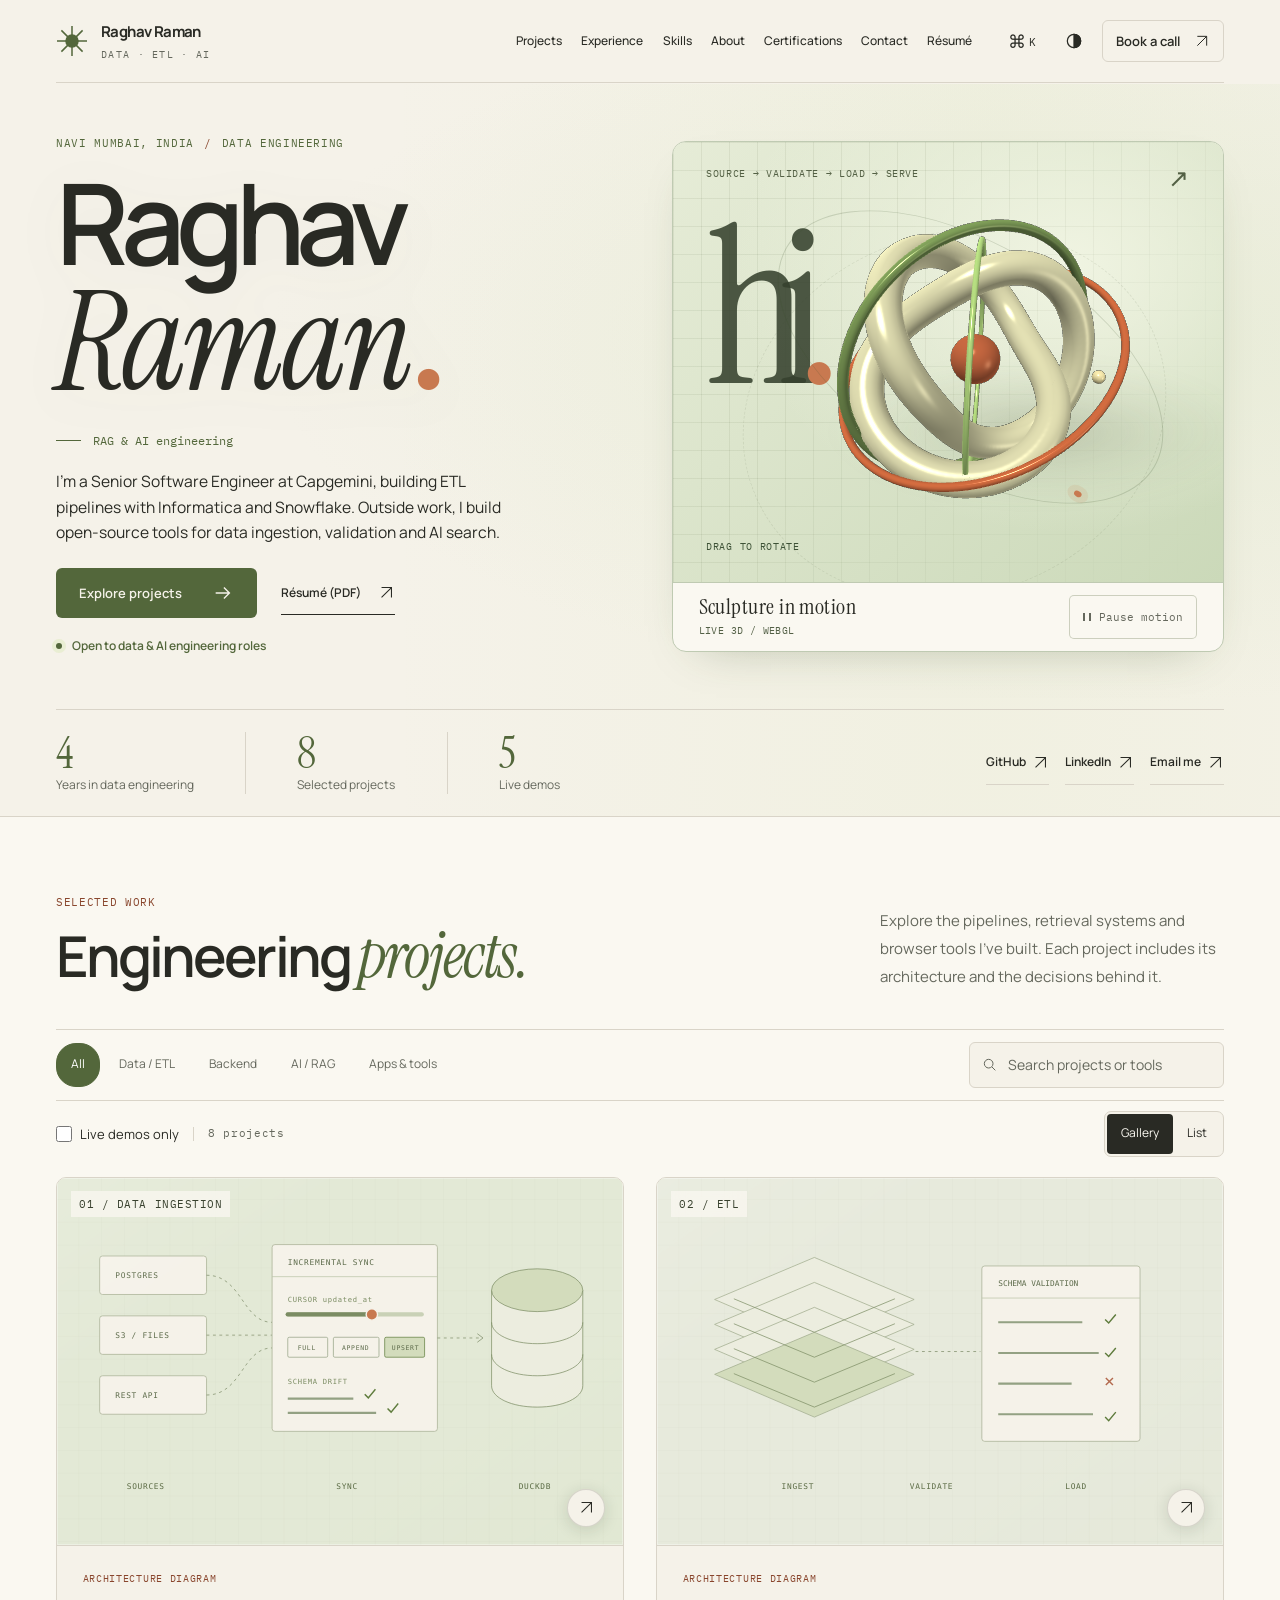
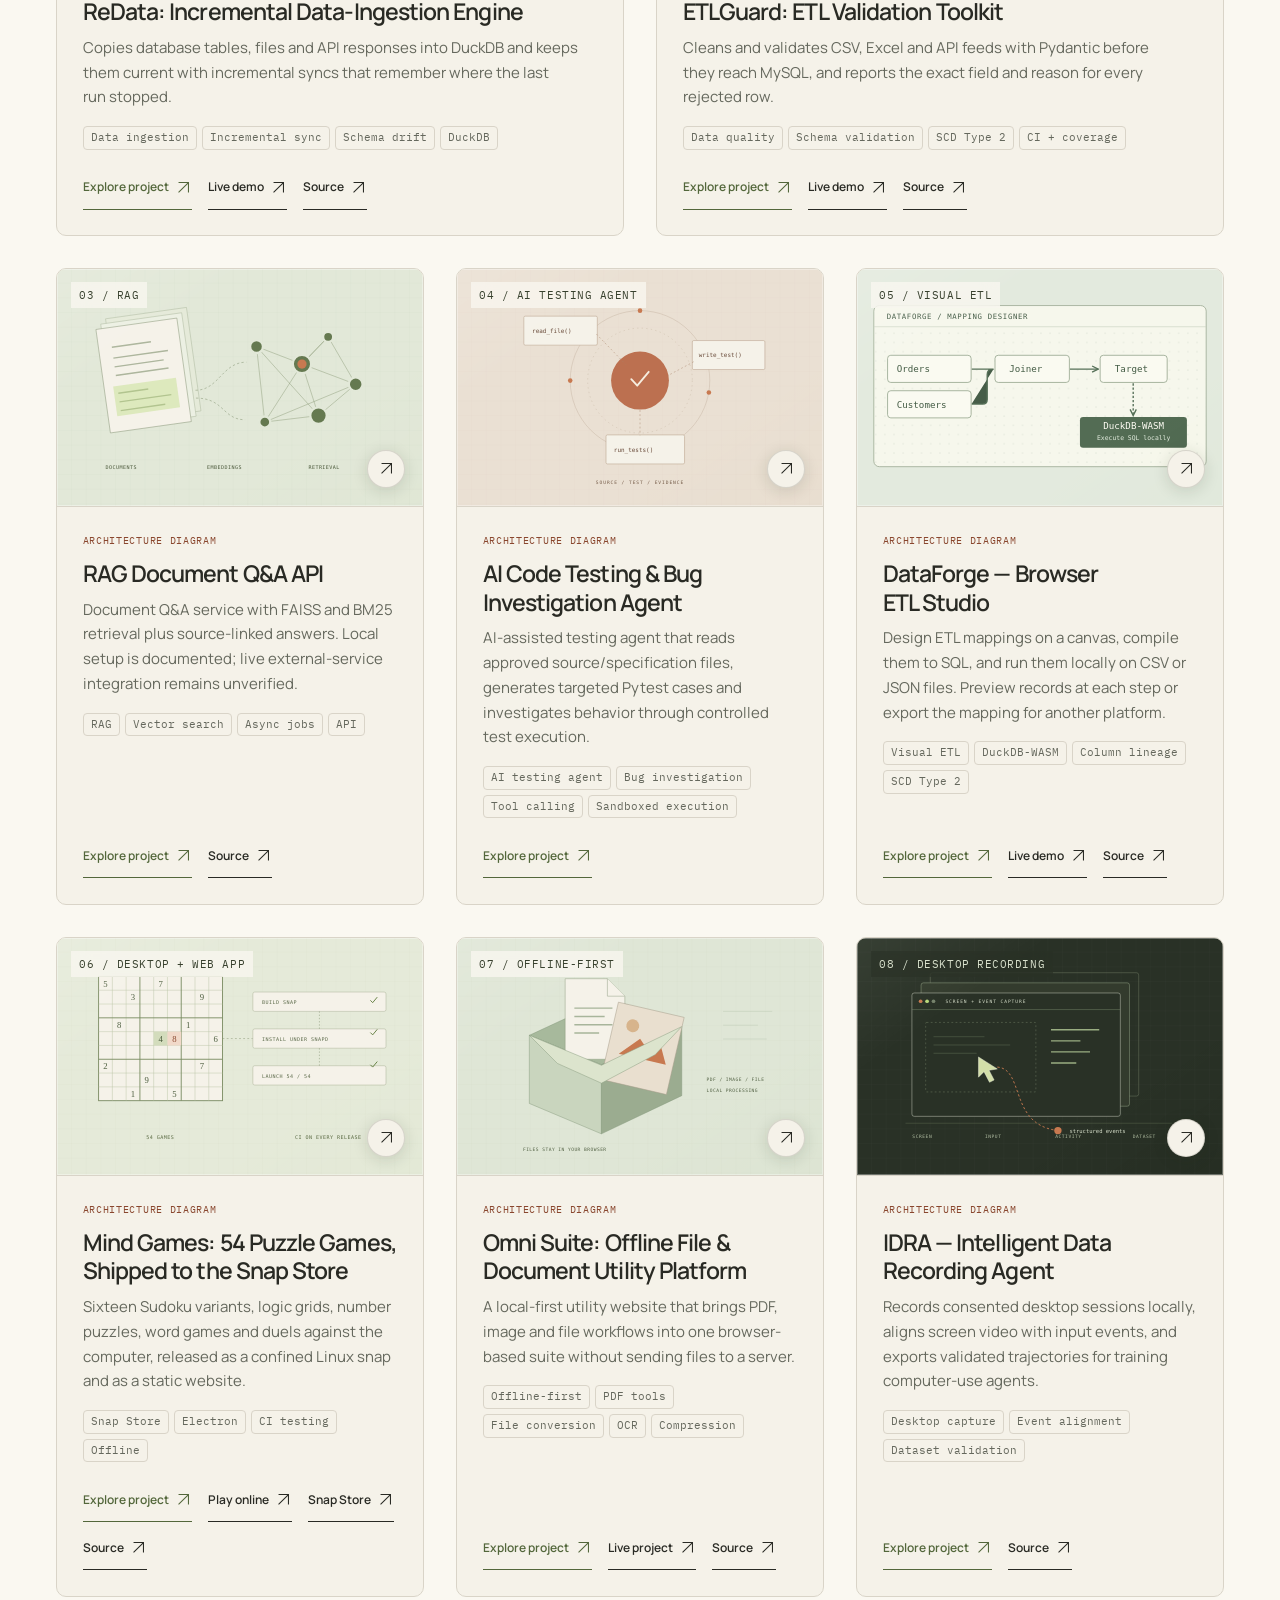
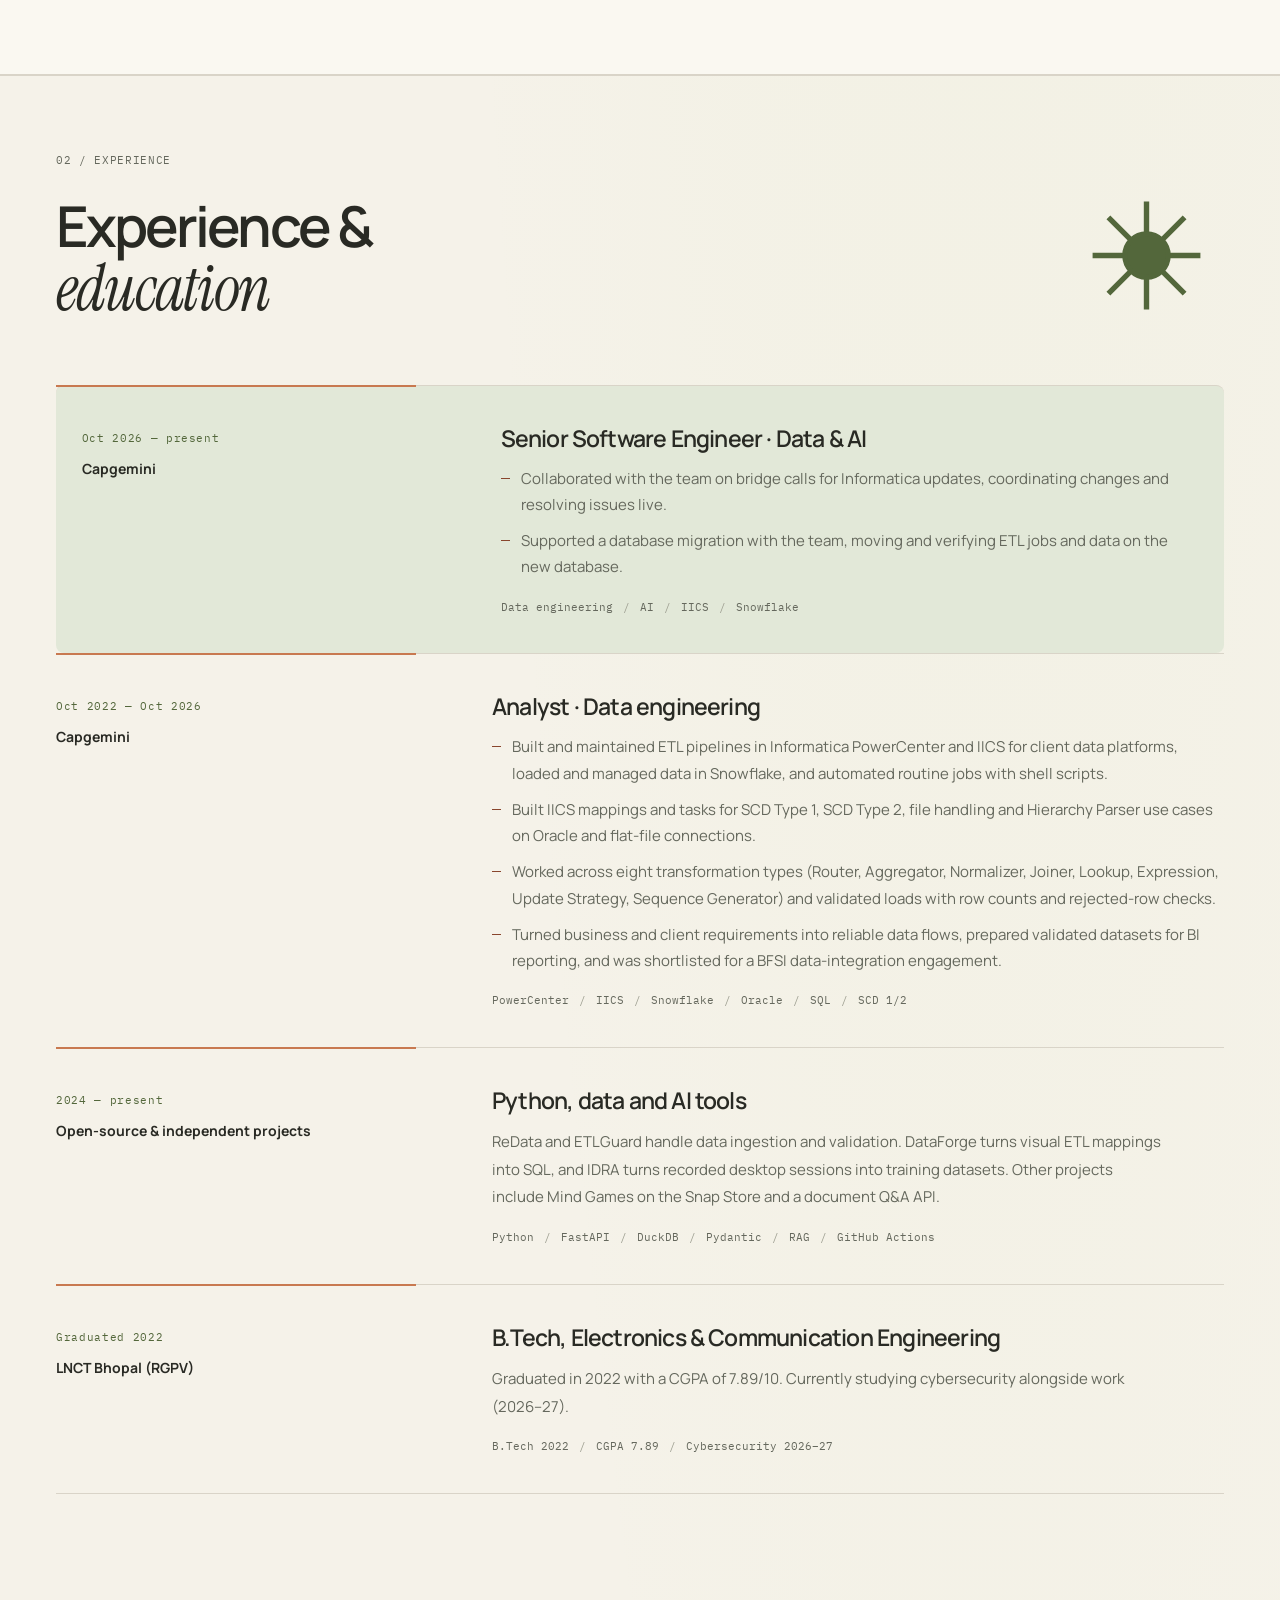
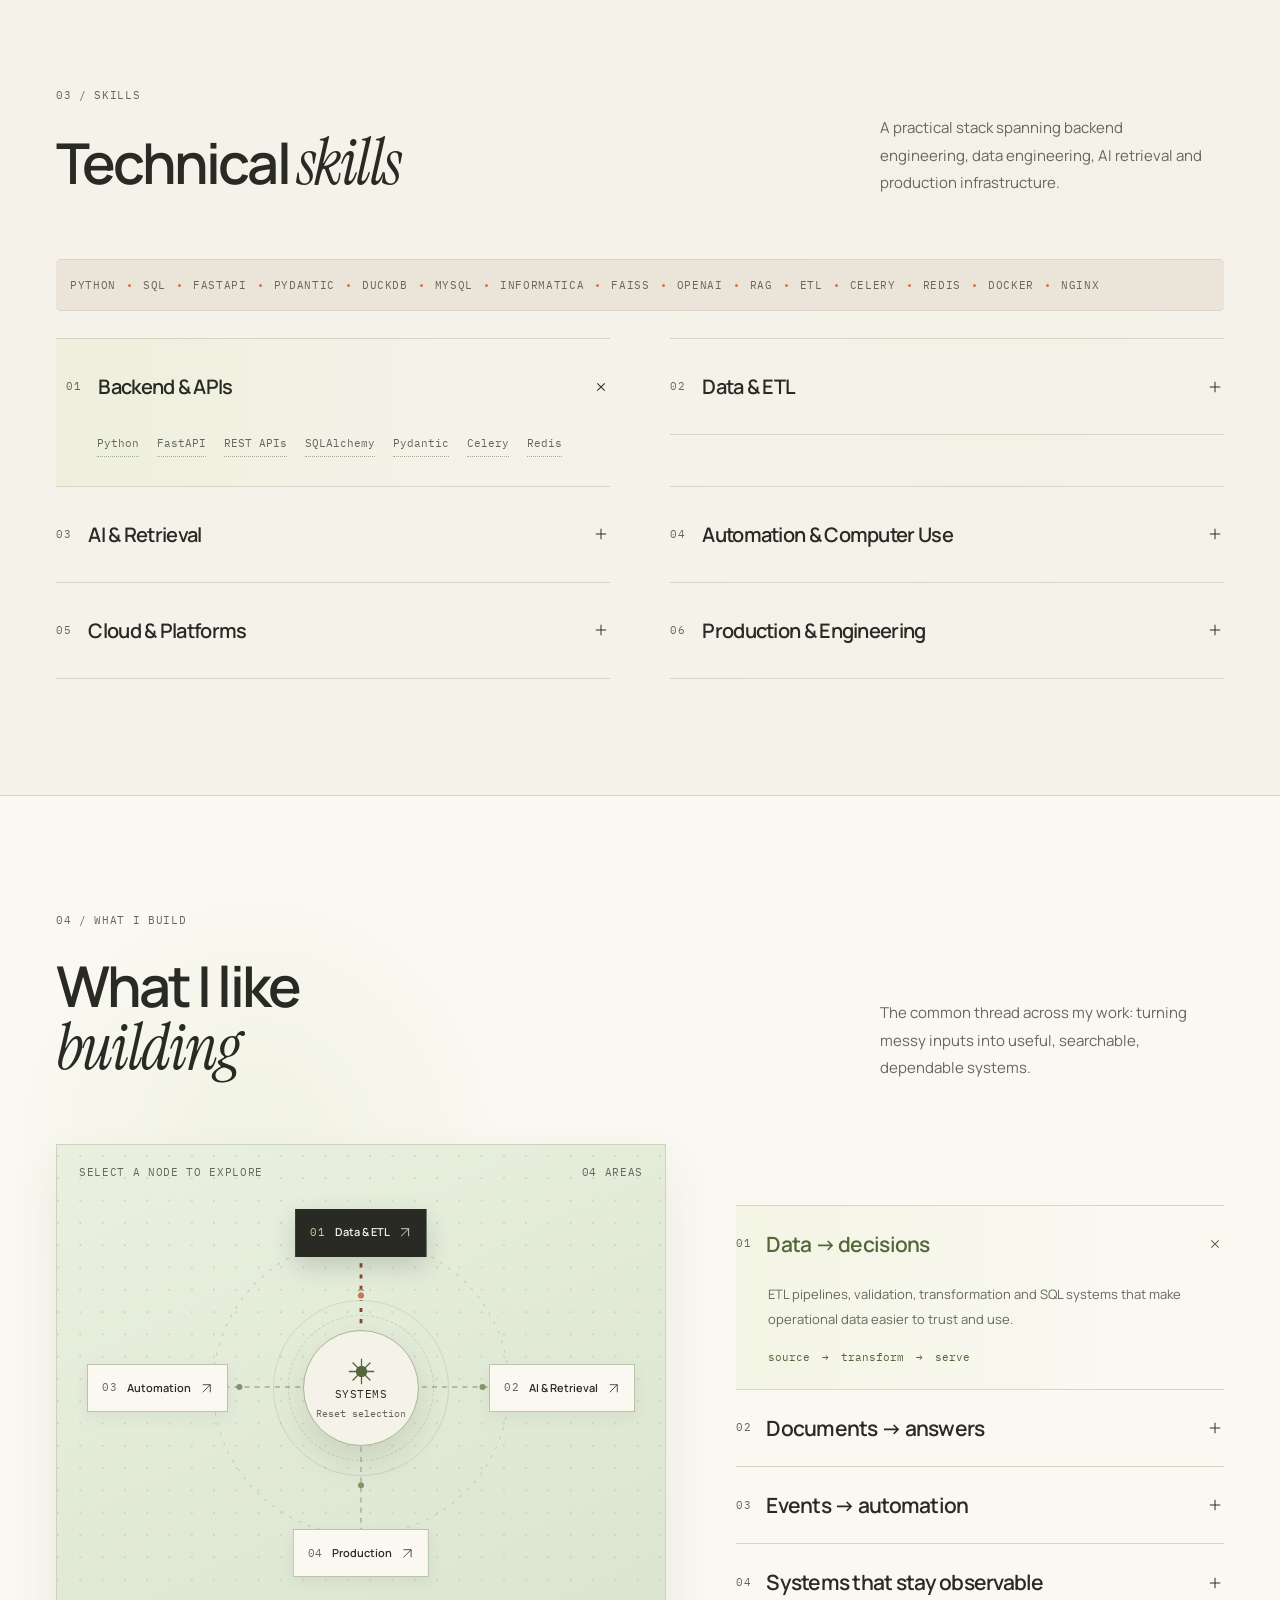
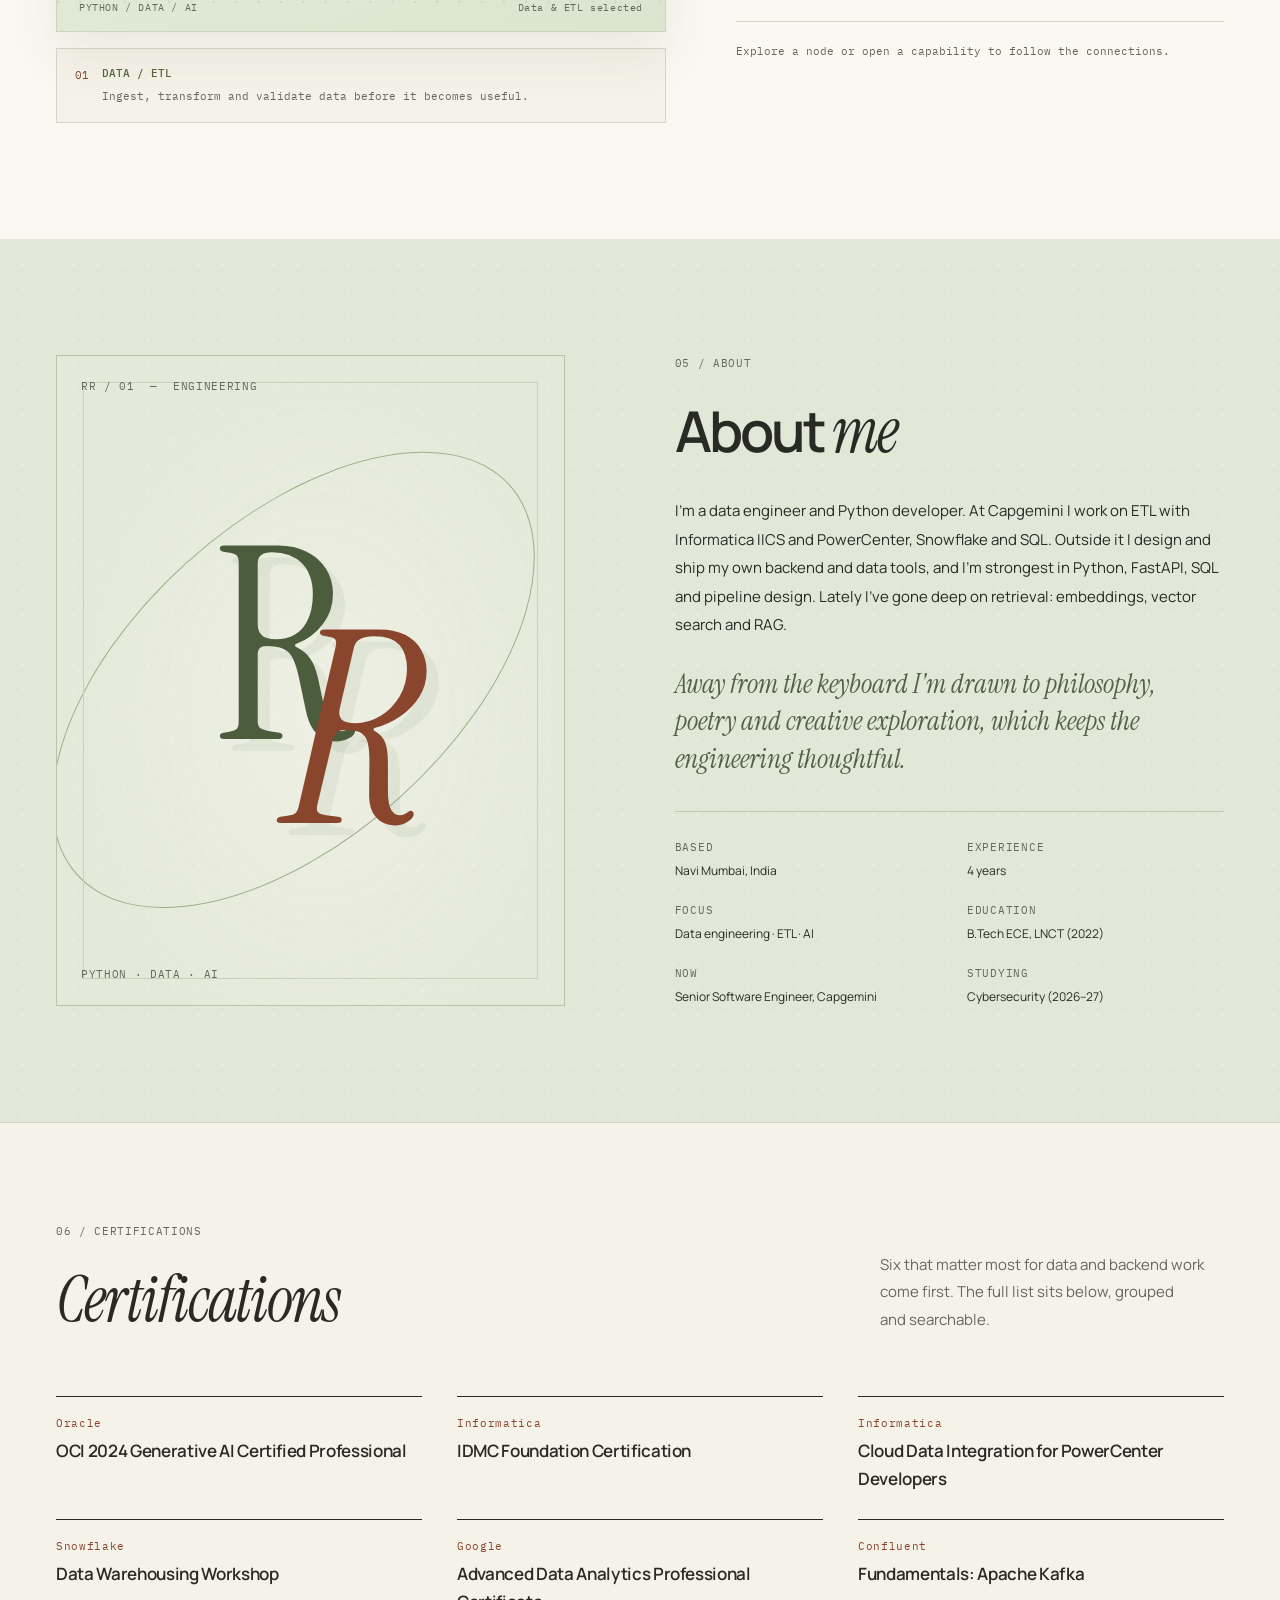
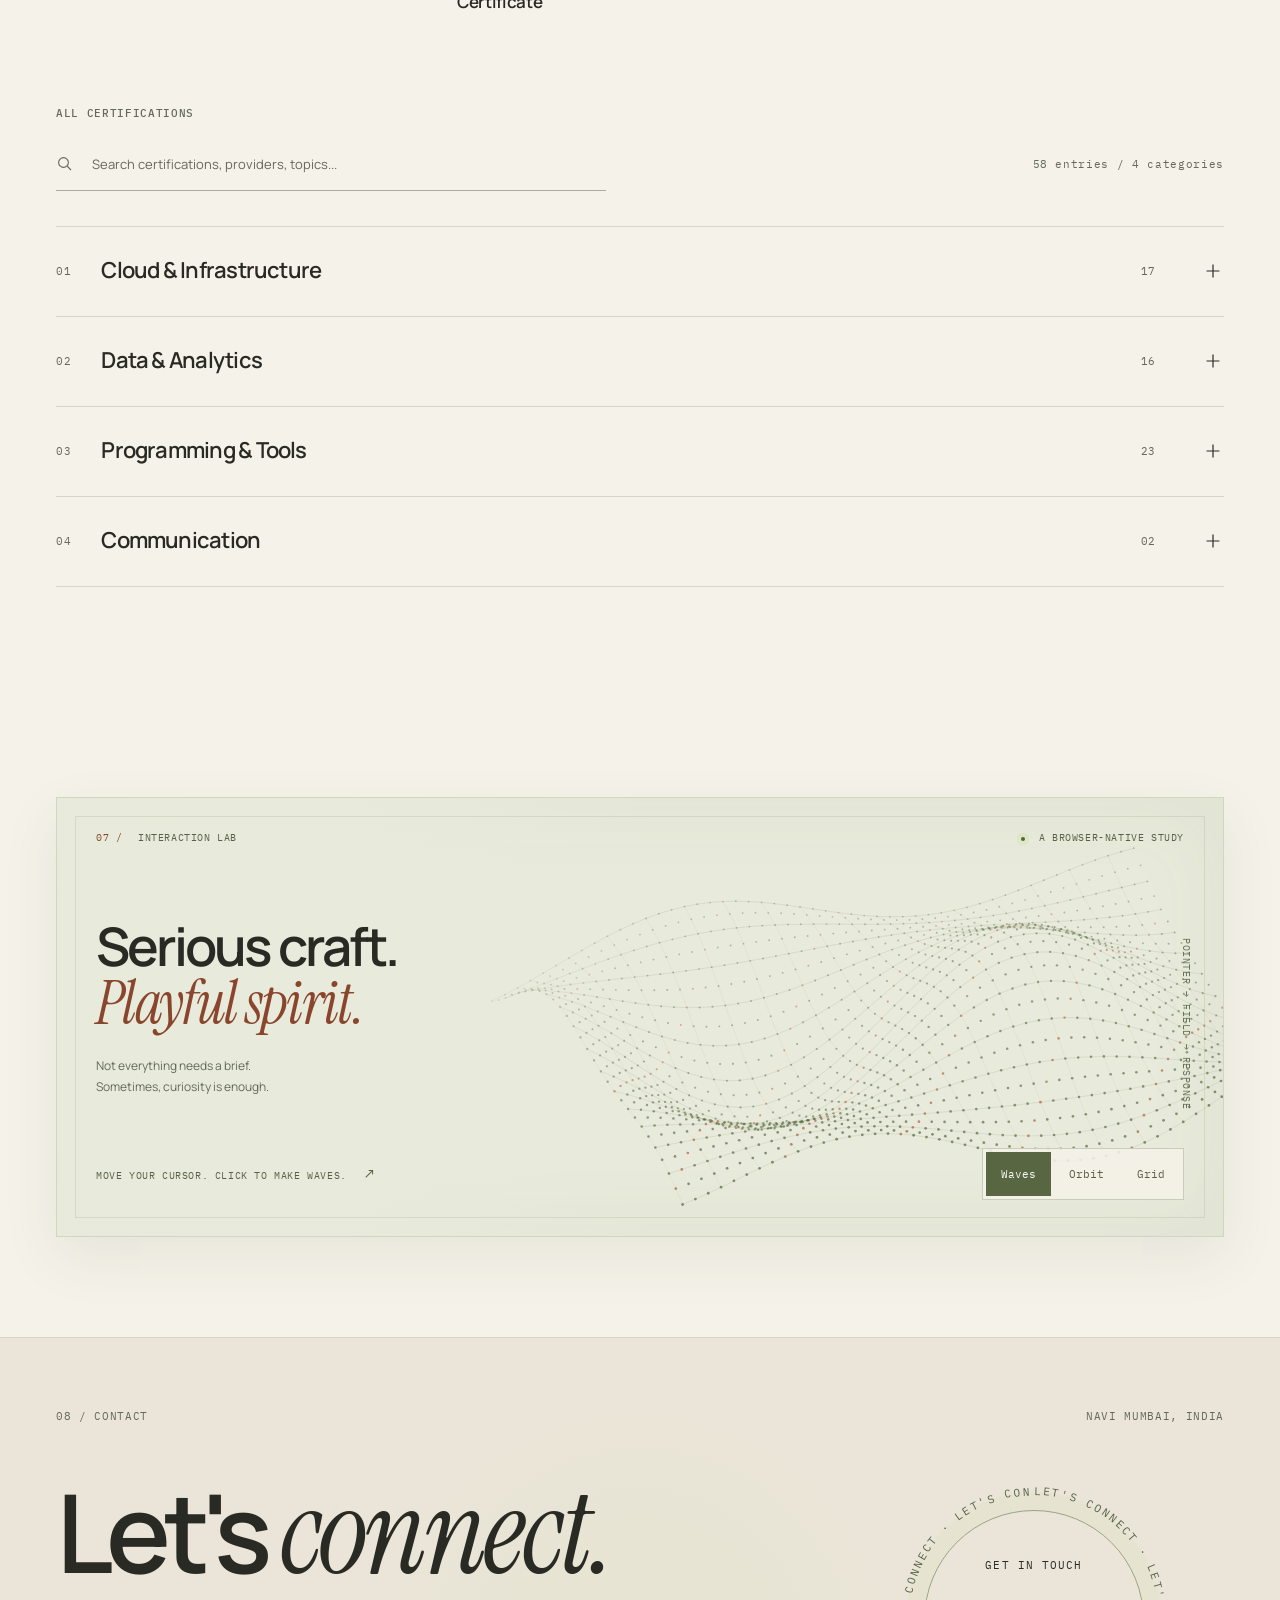
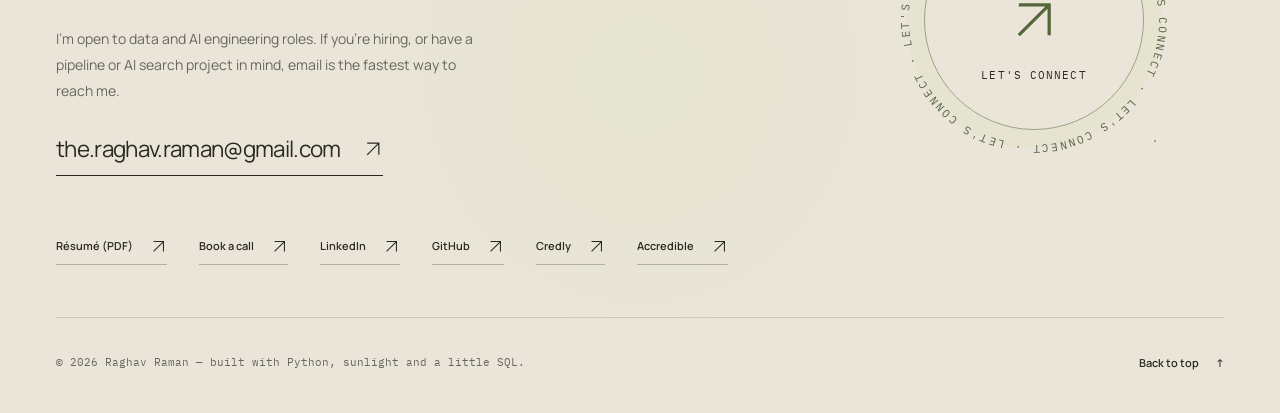
==== commit 0cefa944: "Update portfolio location to Navi Mumbai" ====
--- a/index.html
+++ b/index.html
@@ -14,7 +14,7 @@
 <meta name="theme-color" content="#F5F2E9">
 <meta name="color-scheme" content="light">
 <title>Raghav Raman — Data Engineer: ETL, Python &amp; AI</title>
-<script type="application/ld+json">{"@context":"https://schema.org","@type":"Person","name":"Raghav Raman","jobTitle":"Senior Software Engineer, Data Engineering","url":"https://theraghavraman.github.io/the_raghav_raman/","email":"mailto:the.raghav.raman@gmail.com","address":{"@type":"PostalAddress","addressLocality":"Mumbai","addressRegion":"Maharashtra","addressCountry":"IN"},"worksFor":{"@type":"Organization","name":"Capgemini"},"knowsAbout":["Data engineering","ETL","Informatica IICS","PowerCenter","Snowflake","SQL","Python","FastAPI","RAG"],"sameAs":["https://github.com/theraghavraman","https://www.linkedin.com/in/theraghavraman","https://www.credly.com/users/raghav-raman/"]}</script>
+<script type="application/ld+json">{"@context":"https://schema.org","@type":"Person","name":"Raghav Raman","jobTitle":"Senior Software Engineer, Data Engineering","url":"https://theraghavraman.github.io/the_raghav_raman/","email":"mailto:the.raghav.raman@gmail.com","address":{"@type":"PostalAddress","addressLocality":"Navi Mumbai","addressRegion":"Maharashtra","addressCountry":"IN"},"worksFor":{"@type":"Organization","name":"Capgemini"},"knowsAbout":["Data engineering","ETL","Informatica IICS","PowerCenter","Snowflake","SQL","Python","FastAPI","RAG"],"sameAs":["https://github.com/theraghavraman","https://www.linkedin.com/in/theraghavraman","https://www.credly.com/users/raghav-raman/"]}</script>
 <link rel="icon" href="data:image/svg+xml,%3Csvg xmlns='http://www.w3.org/2000/svg' viewBox='0 0 64 64'%3E%3Crect width='64' height='64' rx='12' fill='%23F5F2E9'/%3E%3Ctext x='9' y='43' font-family='Georgia' font-size='30' fill='%23292A24'%3Err%3C/text%3E%3C/svg%3E" type="image/svg+xml">
 <link rel="preconnect" href="https://fonts.googleapis.com">
 <link rel="preconnect" href="https://fonts.gstatic.com" crossorigin>
@@ -996,7 +996,7 @@
 <main id="main-content">
  <section class="hero-section" id="top" data-zone="Sunrise" aria-labelledby="heroTitle"><div class="shell">
  <div class="hero-layout"><div class="hero-copy">
- <p class="hero-location mono">Mumbai, India <span aria-hidden="true">/</span> Data engineering</p>
+ <p class="hero-location mono">Navi Mumbai, India <span aria-hidden="true">/</span> Data engineering</p>
  <h1 id="heroTitle"><span>Raghav</span> <em>Raman</em><span class="name-period" aria-hidden="true">.</span></h1>
  <p class="role"><span class="role-dash" aria-hidden="true"></span><span id="role">Data engineer</span></p><p class="hero-lede">I’m a Senior Software Engineer at Capgemini, building ETL pipelines with Informatica and Snowflake. Outside work, I build open-source tools for data ingestion, validation and AI search.</p>
  <div class="hero-actions"><a href="#projects" class="button button-primary">Explore projects <svg class="icon" aria-hidden="true" width="20" height="20"><use href="#i-right"/></svg></a><a href="./assets/Raghav-Raman-Resume.pdf?v=2026-11-16" class="text-link" target="_blank" rel="noopener">Résumé (PDF) <svg class="icon " aria-hidden="true" width="20" height="20"><use href="#i-arrow"/></svg></a></div>
@@ -1094,7 +1094,7 @@
  <div class="capability-list"><details class="capability" id="cap-data" open><summary><span class="row-index">01</span><h3>Data → decisions</h3><svg class="icon " aria-hidden="true" width="20" height="20"><use href="#i-plus"/></svg></summary><div class="capability-copy"><p>ETL pipelines, validation, transformation and SQL systems that make operational data easier to trust and use.</p><div class="flow"><span>source</span><span>transform</span><span>serve</span></div></div></details><details class="capability" id="cap-retrieval" ><summary><span class="row-index">02</span><h3>Documents → answers</h3><svg class="icon " aria-hidden="true" width="20" height="20"><use href="#i-plus"/></svg></summary><div class="capability-copy"><p>RAG and semantic retrieval systems that turn unstructured knowledge into grounded application experiences.</p><div class="flow"><span>docs</span><span>vectors</span><span>answer</span></div></div></details><details class="capability" id="cap-automation" ><summary><span class="row-index">03</span><h3>Events → automation</h3><svg class="icon " aria-hidden="true" width="20" height="20"><use href="#i-plus"/></svg></summary><div class="capability-copy"><p>Background jobs, queues, browser automation and desktop tooling that remove repetitive work from a workflow.</p><div class="flow"><span>event</span><span>worker</span><span>result</span></div></div></details><details class="capability" id="cap-production" ><summary><span class="row-index">04</span><h3>Systems that stay observable</h3><svg class="icon " aria-hidden="true" width="20" height="20"><use href="#i-plus"/></svg></summary><div class="capability-copy"><p>I care about the layer after “it works”: indexes, caching, pagination, structured APIs, logging, deployment and maintainability.</p><div class="flow"><span>API</span><span>DB</span><span>QUEUE</span><span>CACHE</span><span>VECTOR</span><span>LINUX</span></div></div></details><p class="map-help">Explore a node or open a capability to follow the connections.</p></div></div>
  </div></section>
  <section class="section about-section" id="about" data-zone="Morning" aria-labelledby="aboutTitle"><div class="shell about-layout"><div class="about-art"><span class="mono about-art-label">RR / 01 &nbsp;&mdash;&nbsp; ENGINEERING</span><div class="about-monogram" aria-hidden="true"><span>R</span><em>R</em><div class="monogram-orbit"></div></div><div id="portraitSlot"></div><template id="portraitTemplate"><img class="portrait" src="assets/raghav-profile.jpg" width="792" height="840" alt="Portrait of Raghav Raman" loading="lazy"></template><span class="mono about-art-foot">PYTHON &middot; DATA &middot; AI</span></div>
- <div class="about-copy"><p class="eyebrow">05 / ABOUT</p><h2 id="aboutTitle">About <em>me</em></h2><p class="about-intro">I&#x27;m a data engineer and Python developer. At Capgemini I work on ETL with Informatica IICS and PowerCenter, Snowflake and SQL. Outside it I design and ship my own backend and data tools, and I&#x27;m strongest in Python, FastAPI, SQL and pipeline design. Lately I&#x27;ve gone deep on retrieval: embeddings, vector search and RAG.</p><p class="about-reflection">Away from the keyboard I&#x27;m drawn to philosophy, poetry and creative exploration, which keeps the engineering thoughtful.</p><dl class="facts"><div><dt>Based</dt><dd>Mumbai, India</dd></div><div><dt>Experience</dt><dd>4 years</dd></div><div><dt>Focus</dt><dd>Data engineering · ETL · AI</dd></div><div><dt>Education</dt><dd>B.Tech ECE, LNCT (2022)</dd></div><div><dt>Now</dt><dd>Senior Software Engineer, Capgemini</dd></div><div><dt>Studying</dt><dd>Cybersecurity (2026–27)</dd></div></dl></div></div></section>
+ <div class="about-copy"><p class="eyebrow">05 / ABOUT</p><h2 id="aboutTitle">About <em>me</em></h2><p class="about-intro">I&#x27;m a data engineer and Python developer. At Capgemini I work on ETL with Informatica IICS and PowerCenter, Snowflake and SQL. Outside it I design and ship my own backend and data tools, and I&#x27;m strongest in Python, FastAPI, SQL and pipeline design. Lately I&#x27;ve gone deep on retrieval: embeddings, vector search and RAG.</p><p class="about-reflection">Away from the keyboard I&#x27;m drawn to philosophy, poetry and creative exploration, which keeps the engineering thoughtful.</p><dl class="facts"><div><dt>Based</dt><dd>Navi Mumbai, India</dd></div><div><dt>Experience</dt><dd>4 years</dd></div><div><dt>Focus</dt><dd>Data engineering · ETL · AI</dd></div><div><dt>Education</dt><dd>B.Tech ECE, LNCT (2022)</dd></div><div><dt>Now</dt><dd>Senior Software Engineer, Capgemini</dd></div><div><dt>Studying</dt><dd>Cybersecurity (2026–27)</dd></div></dl></div></div></section>
  <section class="section certifications-section" id="certifications" data-zone="Afternoon" aria-labelledby="certificationsTitle"><div class="shell"><div class="section-heading"><div><p class="eyebrow">06 / CERTIFICATIONS</p><h2 id="certificationsTitle"><em>Certifications</em></h2></div><p class="heading-aside">Six that matter most for data and backend work come first. The full list sits below, grouped and searchable.</p></div><ul class="cert-picks" aria-label="Most relevant certifications"><li><span class="mono">Oracle</span><strong>OCI 2024 Generative AI Certified Professional</strong></li><li><span class="mono">Informatica</span><strong>IDMC Foundation Certification</strong></li><li><span class="mono">Informatica</span><strong>Cloud Data Integration for PowerCenter Developers</strong></li><li><span class="mono">Snowflake</span><strong>Data Warehousing Workshop</strong></li><li><span class="mono">Google</span><strong>Advanced Data Analytics Professional Certificate</strong></li><li><span class="mono">Confluent</span><strong>Fundamentals: Apache Kafka</strong></li></ul><h3 class="cert-all-title">All certifications</h3>
  <div class="cert-search-row js-only"><div class="cert-search"><svg class="icon " aria-hidden="true" width="20" height="20"><use href="#i-search"/></svg><label class="sr-only" for="certSearch">Search certifications, providers or topics</label><input id="certSearch" type="search" placeholder="Search certifications, providers, topics..." autocomplete="off"></div><p class="mono" id="certResults" role="status">58 entries / 4 categories</p></div><div class="cert-list"><details class="cert-group" id="panel-cloud"><summary><span class="row-index">01</span><h3>Cloud &amp; Infrastructure</h3><span class="cert-group-count">17</span><svg class="icon " aria-hidden="true" width="20" height="20"><use href="#i-plus"/></svg></summary><div class="cert-cards"><article class="cert-card"><h4>Oracle Cloud Infrastructure 2024 Generative AI Certified Professional</h4><p>Issued by Oracle. Certification in Oracle Cloud generative AI solutions.</p></article><article class="cert-card"><h4>AWS Cloud Quest: Cloud Practitioner</h4><p>Issued by Amazon Web Services (AWS). Gamified cloud practitioner training with hands-on labs.</p></article><article class="cert-card"><h4>AWS Fundamentals Specialization</h4><p>Issued by Amazon Web Services. Core AWS services, architectures, and fundamentals.</p></article><article class="cert-card"><h4>Google Cloud Computing Foundations Certificate</h4><p>Issued by Google Cloud. Basics of compute, storage, and networking on GCP.</p></article><article class="cert-card"><h4>Data Warehousing Workshop by Snowflake</h4><p>Issued by Snowflake. Modern data warehousing best practices and patterns.</p></article><article class="cert-card"><h4>Cloud Hero: Enhance Data Warehouses with BigQuery</h4><p>Issued by Google. BigQuery optimization and advanced analytics techniques.</p></article><article class="cert-card"><h4>Generative AI Fundamentals by Databricks</h4><p>Issued by Databricks. Large Language Models and vector workflows on Databricks Lakehouse.</p></article><article class="cert-card"><h4>NASA Open Science 101</h4><p>Issued by NASA. Open science principles and reproducibility.</p></article><article class="cert-card"><h4>AWS Partner: Generative AI Essentials (Business)</h4><p>Issued by Amazon Web Services (AWS). Generative AI fundamentals for business contexts.</p></article><article class="cert-card"><h4>Introduction to Cybersecurity</h4><p>Issued by Cisco. Foundational cybersecurity concepts.</p></article><article class="cert-card"><h4>Generative AI Fundamentals</h4><p>Issued by Google. Foundational generative AI concepts and applications.</p></article><article class="cert-card"><h4>Databricks Lakehouse Fundamentals</h4><p>Issued by Databricks. Lakehouse fundamentals (May 2024 – May 2025).</p></article><article class="cert-card"><h4>Google AI Essentials</h4><p>Issued by Google. Practical generative AI and AI productivity fundamentals.</p></article><article class="cert-card"><h4>Introduction to Cyber Security</h4><p>Issued by The Open University. Foundational cybersecurity concepts.</p></article><article class="cert-card"><h4>Cloud Hero: Core Infrastructure II</h4><p>Issued by Google. Google Cloud infrastructure hands-on credential.</p></article><article class="cert-card"><h4>Cloud Hero: Vertex AI</h4><p>Issued by Google Cloud Skills Boost. Vertex AI and prompt engineering fundamentals.</p></article><article class="cert-card"><h4>Cloud Hero: Getting started with Cloud Dev in GCP</h4><p>Issued by Google. Getting started with cloud development on Google Cloud.</p></article></div></details><details class="cert-group" id="panel-data"><summary><span class="row-index">02</span><h3>Data &amp; Analytics</h3><span class="cert-group-count">16</span><svg class="icon " aria-hidden="true" width="20" height="20"><use href="#i-plus"/></svg></summary><div class="cert-cards"><article class="cert-card"><h4>Meta Data Analyst Professional Certificate</h4><p>Issued by Meta via Coursera. Analytics lifecycle and visualization.</p></article><article class="cert-card"><h4>Google Data Analytics Professional Certificate</h4><p>Issued by Coursera (Google). Data cleaning, visualization, foundational analytics with SQL, Tableau, R.</p></article><article class="cert-card"><h4>Google Advanced Data Analytics Professional Certificate</h4><p>Issued by Coursera (Google). Advanced data analysis, machine learning, regression, statistical modeling.</p></article><article class="cert-card"><h4>IBM Data Visualization Specialization</h4><p>IBM credential covering data visualization, dashboards and communicating analytical findings.</p></article><article class="cert-card"><h4>Introduction to MongoDB by MongoDB</h4><p>Issued by MongoDB University. NoSQL data modeling and CRUD operations.</p></article><article class="cert-card"><h4>Get Started with Tableau</h4><p>Issued by Tableau/Coursera. Interactive dashboards and storytelling.</p></article><article class="cert-card"><h4>MongoDB SI Associate Certification</h4><p>Issued by MongoDB. Operational skills and performance tuning.</p></article><article class="cert-card"><h4>IDMC Foundation Series Certification</h4><p>Issued by Informatica. Basics of Informatica Data Management Cloud and data governance.</p></article><article class="cert-card"><h4>Cloud Data Integration for PowerCenter Developers (Foundation)</h4><p>Issued by Informatica. Cloud data integration (IICS) for PowerCenter developers.</p></article><article class="cert-card"><h4>I&amp;D Data Engineer IPC Grade A — Level 1</h4><p>Data engineering industry certification covering foundational engineering practices.</p></article><article class="cert-card"><h4>Databricks Lakehouse Platform Accreditation</h4><p>Databricks learning credential covering Lakehouse concepts, Delta workflows and platform fundamentals.</p></article><article class="cert-card"><h4>Claire GPT by Informatica</h4><p>Issued by Informatica. AI-assisted data management capabilities.</p></article><article class="cert-card"><h4>Database Structures and Management with MySQL</h4><p>Issued by Meta. MySQL database structures and management.</p></article><article class="cert-card"><h4>Marketplace &amp; Cost Estimation Workshop</h4><p>Issued by Snowflake. Snowflake marketplace and cost estimation.</p></article><article class="cert-card"><h4>Agile Software Development</h4><p>Issued by University of Minnesota. Agile software development principles and practices.</p></article><article class="cert-card"><h4>SQL v/s NoSQL</h4><p>Issued by Scaler. Comparative SQL and NoSQL database concepts.</p></article></div></details><details class="cert-group" id="panel-tools"><summary><span class="row-index">03</span><h3>Programming &amp; Tools</h3><span class="cert-group-count">23</span><svg class="icon " aria-hidden="true" width="20" height="20"><use href="#i-plus"/></svg></summary><div class="cert-cards"><article class="cert-card"><h4>AMD ROCm Certified Associate</h4><p>Issued by AMD. GPU computing with the ROCm open software platform.</p></article><article class="cert-card"><h4>Deep Learning Specialization</h4><p>Issued by DeepLearning.AI. Neural networks, optimisation, convolutional and sequence models.</p></article><article class="cert-card"><h4>Knowledge Graphs for RAG</h4><p>Issued by DeepLearning.AI. Using knowledge graphs to ground retrieval-augmented generation.</p></article><article class="cert-card"><h4>Full Stack Generative and Agentic AI with Python</h4><p>Issued by Udemy (2026). Python, OpenAI/Gemini APIs, RAG with LangChain, vector databases, LangGraph and MCP concepts.</p></article><article class="cert-card"><h4>Python for Data Science by IBM</h4><p>Issued by IBM. Python programming for data analysis and science.</p></article><article class="cert-card"><h4>Version Control by Meta</h4><p>Issued by Meta. Git workflows and collaboration fundamentals.</p></article><article class="cert-card"><h4>Fundamentals of Agile Project Management by PMI</h4><p>Issued by Project Management Institute (PMI). Scrum, iterative delivery, agile concepts.</p></article><article class="cert-card"><h4>Quantum Computing for Everyone: Fractal</h4><p>Issued by Fractal. Introduction to qubits and quantum algorithms.</p></article><article class="cert-card"><h4>Confluent Fundamentals: Apache Kafka</h4><p>Issued by Confluent. Event streaming with Apache Kafka.</p></article><article class="cert-card"><h4>GCP Generative AI Fundamentals</h4><p>Google Cloud credential covering foundational generative AI concepts and Google Cloud AI capabilities.</p></article><article class="cert-card"><h4>Game Theory</h4><p>Certificate from IIM Ahmedabad covering strategic interaction, incentives and decision-making concepts.</p></article><article class="cert-card"><h4>Micro Certification: Welcome to ServiceNow</h4><p>Issued by ServiceNow. Platform essentials and navigation.</p></article><article class="cert-card"><h4>Intro to Apache Cassandra™</h4><p>Issued by Canvas Credentials (Badgr). Apache Cassandra fundamentals.</p></article><article class="cert-card"><h4>Talend Data Integration</h4><p>Issued by Talend. Data integration and ETL fundamentals.</p></article><article class="cert-card"><h4>Agile Project Management</h4><p>Issued by HP LIFE. Agile project management fundamentals.</p></article><article class="cert-card"><h4>Intel® Solution Pro - Principles of AI Everywhere</h4><p>Issued by Intel. Foundational AI concepts and AI-everywhere principles.</p></article><article class="cert-card"><h4>Hadoop Foundations</h4><p>Issued by IBM. Hadoop ecosystem and big-data fundamentals.</p></article><article class="cert-card"><h4>Data Integration and ETL with Talend</h4><p>Issued by Edureka. Talend-based data integration and ETL concepts.</p></article><article class="cert-card"><h4>AI Skills Challenge</h4><p>Issued by Microsoft. AI skills challenge credential.</p></article><article class="cert-card"><h4>Introduction to Mathematical Thinking</h4><p>Issued by Stanford University. Mathematical reasoning and proof-oriented thinking.</p></article><article class="cert-card"><h4>GenAI in Data Analytics</h4><p>Issued by Meta. Generative AI applications in data analytics.</p></article><article class="cert-card"><h4>Deploying and Evaluating GenAI Apps with MongoDB</h4><p>Issued by MongoDB. Building and evaluating generative AI applications with MongoDB.</p></article><article class="cert-card"><h4>Academy Accreditation - Generative AI Fundamentals</h4><p>Issued by Databricks. Generative AI fundamentals accreditation (Oct 2024 – Oct 2026).</p></article></div></details><details class="cert-group" id="panel-mind"><summary><span class="row-index">04</span><h3>Communication</h3><span class="cert-group-count">02</span><svg class="icon " aria-hidden="true" width="20" height="20"><use href="#i-plus"/></svg></summary><div class="cert-cards"><article class="cert-card"><h4>Communicating with Presence</h4><p>Issued by IESE Business School. Executive communication skills.</p></article><article class="cert-card"><h4>EF SET English Certificate</h4><p>Standardized English proficiency certification.</p></article></div></details></div><p id="certEmpty" class="empty-state" hidden>No certifications match your search. Try a different title, provider, or topic.</p></div></section>
  <section class="section playground-section interaction-lab-section" id="playground" data-zone="Afternoon" aria-labelledby="play-title">
@@ -1111,7 +1111,7 @@
  
 
 </main>
-<footer id="contact" class="contact-section" data-zone="Golden hour"><div class="shell"><div class="contact-overline"><p class="eyebrow">08 / CONTACT</p><span class="mono">MUMBAI, INDIA</span></div><div class="contact-layout"><div><h2>Let's <em>connect.</em></h2><p class="contact-intro">I&#x27;m open to data and AI engineering roles. If you&#x27;re hiring, or have a pipeline or AI search project in mind, email is the fastest way to reach me.</p><a href="mailto:the.raghav.raman@gmail.com" class="contact-email">the.raghav.raman@gmail.com <svg class="icon " aria-hidden="true" width="20" height="20"><use href="#i-arrow"/></svg></a></div><button type="button" class="contact-orbit" data-contact aria-haspopup="dialog" aria-controls="contactDialog" aria-label="Open the contact form"><svg class="contact-orbit-type" viewBox="0 0 220 220" aria-hidden="true" focusable="false"><defs><path id="contactOrbitTextPath" d="M110 110 m0 -96 a96 96 0 1 1 0 192 a96 96 0 1 1 0 -192"/></defs><text><textPath href="#contactOrbitTextPath" startOffset="0%">LET'S CONNECT · LET'S CONNECT · LET'S CONNECT · LET'S CONNECT · LET'S CONNECT · LET'S CONNECT ·</textPath></text></svg><span>GET IN TOUCH</span><svg class="icon " aria-hidden="true" width="20" height="20"><use href="#i-arrow"/></svg><span>LET'S CONNECT</span></button></div><div class="contact-links"><a class="text-link" href="./assets/Raghav-Raman-Resume.pdf?v=2026-11-16" target="_blank" rel="noopener">Résumé (PDF) <svg class="icon " aria-hidden="true" width="20" height="20"><use href="#i-arrow"/></svg></a><a class="text-link" href="https://cal.com/raghav-raman" target="_blank" rel="noopener noreferrer">Book a call <svg class="icon " aria-hidden="true" width="20" height="20"><use href="#i-arrow"/></svg></a><a class="text-link" href="https://www.linkedin.com/in/theraghavraman" target="_blank" rel="noopener noreferrer">LinkedIn <svg class="icon " aria-hidden="true" width="20" height="20"><use href="#i-arrow"/></svg></a><a class="text-link" href="https://github.com/theraghavraman" target="_blank" rel="noopener noreferrer">GitHub <svg class="icon " aria-hidden="true" width="20" height="20"><use href="#i-arrow"/></svg></a><a class="text-link" href="https://www.credly.com/users/raghav-raman/" target="_blank" rel="noopener noreferrer">Credly <svg class="icon " aria-hidden="true" width="20" height="20"><use href="#i-arrow"/></svg></a><a class="text-link" href="https://www.credential.net/profile/ramanraghav/wallet" target="_blank" rel="noopener noreferrer">Accredible <svg class="icon " aria-hidden="true" width="20" height="20"><use href="#i-arrow"/></svg></a></div><div class="footer-baseline"><p>© 2026 Raghav Raman — built with Python, sunlight and a little SQL.</p><a href="#top" class="text-link">Back to top <span aria-hidden="true">&uarr;</span></a></div></div></footer>
+<footer id="contact" class="contact-section" data-zone="Golden hour"><div class="shell"><div class="contact-overline"><p class="eyebrow">08 / CONTACT</p><span class="mono">NAVI MUMBAI, INDIA</span></div><div class="contact-layout"><div><h2>Let's <em>connect.</em></h2><p class="contact-intro">I&#x27;m open to data and AI engineering roles. If you&#x27;re hiring, or have a pipeline or AI search project in mind, email is the fastest way to reach me.</p><a href="mailto:the.raghav.raman@gmail.com" class="contact-email">the.raghav.raman@gmail.com <svg class="icon " aria-hidden="true" width="20" height="20"><use href="#i-arrow"/></svg></a></div><button type="button" class="contact-orbit" data-contact aria-haspopup="dialog" aria-controls="contactDialog" aria-label="Open the contact form"><svg class="contact-orbit-type" viewBox="0 0 220 220" aria-hidden="true" focusable="false"><defs><path id="contactOrbitTextPath" d="M110 110 m0 -96 a96 96 0 1 1 0 192 a96 96 0 1 1 0 -192"/></defs><text><textPath href="#contactOrbitTextPath" startOffset="0%">LET'S CONNECT · LET'S CONNECT · LET'S CONNECT · LET'S CONNECT · LET'S CONNECT · LET'S CONNECT ·</textPath></text></svg><span>GET IN TOUCH</span><svg class="icon " aria-hidden="true" width="20" height="20"><use href="#i-arrow"/></svg><span>LET'S CONNECT</span></button></div><div class="contact-links"><a class="text-link" href="./assets/Raghav-Raman-Resume.pdf?v=2026-11-16" target="_blank" rel="noopener">Résumé (PDF) <svg class="icon " aria-hidden="true" width="20" height="20"><use href="#i-arrow"/></svg></a><a class="text-link" href="https://cal.com/raghav-raman" target="_blank" rel="noopener noreferrer">Book a call <svg class="icon " aria-hidden="true" width="20" height="20"><use href="#i-arrow"/></svg></a><a class="text-link" href="https://www.linkedin.com/in/theraghavraman" target="_blank" rel="noopener noreferrer">LinkedIn <svg class="icon " aria-hidden="true" width="20" height="20"><use href="#i-arrow"/></svg></a><a class="text-link" href="https://github.com/theraghavraman" target="_blank" rel="noopener noreferrer">GitHub <svg class="icon " aria-hidden="true" width="20" height="20"><use href="#i-arrow"/></svg></a><a class="text-link" href="https://www.credly.com/users/raghav-raman/" target="_blank" rel="noopener noreferrer">Credly <svg class="icon " aria-hidden="true" width="20" height="20"><use href="#i-arrow"/></svg></a><a class="text-link" href="https://www.credential.net/profile/ramanraghav/wallet" target="_blank" rel="noopener noreferrer">Accredible <svg class="icon " aria-hidden="true" width="20" height="20"><use href="#i-arrow"/></svg></a></div><div class="footer-baseline"><p>© 2026 Raghav Raman — built with Python, sunlight and a little SQL.</p><a href="#top" class="text-link">Back to top <span aria-hidden="true">&uarr;</span></a></div></div></footer>
 <dialog class="project-dialog" id="projectDialog" aria-labelledby="dialogProjectTitle"><div class="dialog-topbar"><span class="mono" id="dialogProjectIndex">PROJECT / 01</span><button class="icon-button dialog-close" type="button" data-close-dialog aria-label="Close project details"><svg class="icon " aria-hidden="true" width="20" height="20"><use href="#i-close"/></svg></button></div><div class="dialog-scroll"><h2 id="dialogProjectTitle" tabindex="-1"></h2><p class="dialog-summary" id="dialogProjectSummary"></p><div id="dialogProjectContent"></div><div id="dialogProjectLive"></div></div><div class="dialog-bottom"><button type="button" class="text-link" id="previousProject">Previous project</button><button type="button" class="text-link" id="nextProject">Next project <svg class="icon " aria-hidden="true" width="20" height="20"><use href="#i-right"/></svg></button></div></dialog>
 <dialog class="contact-dialog" id="contactDialog" aria-labelledby="contactDialogTitle">
 <button aria-label="Close contact form" class="icon-button contact-dialog-close" data-close-contact type="button">×</button>
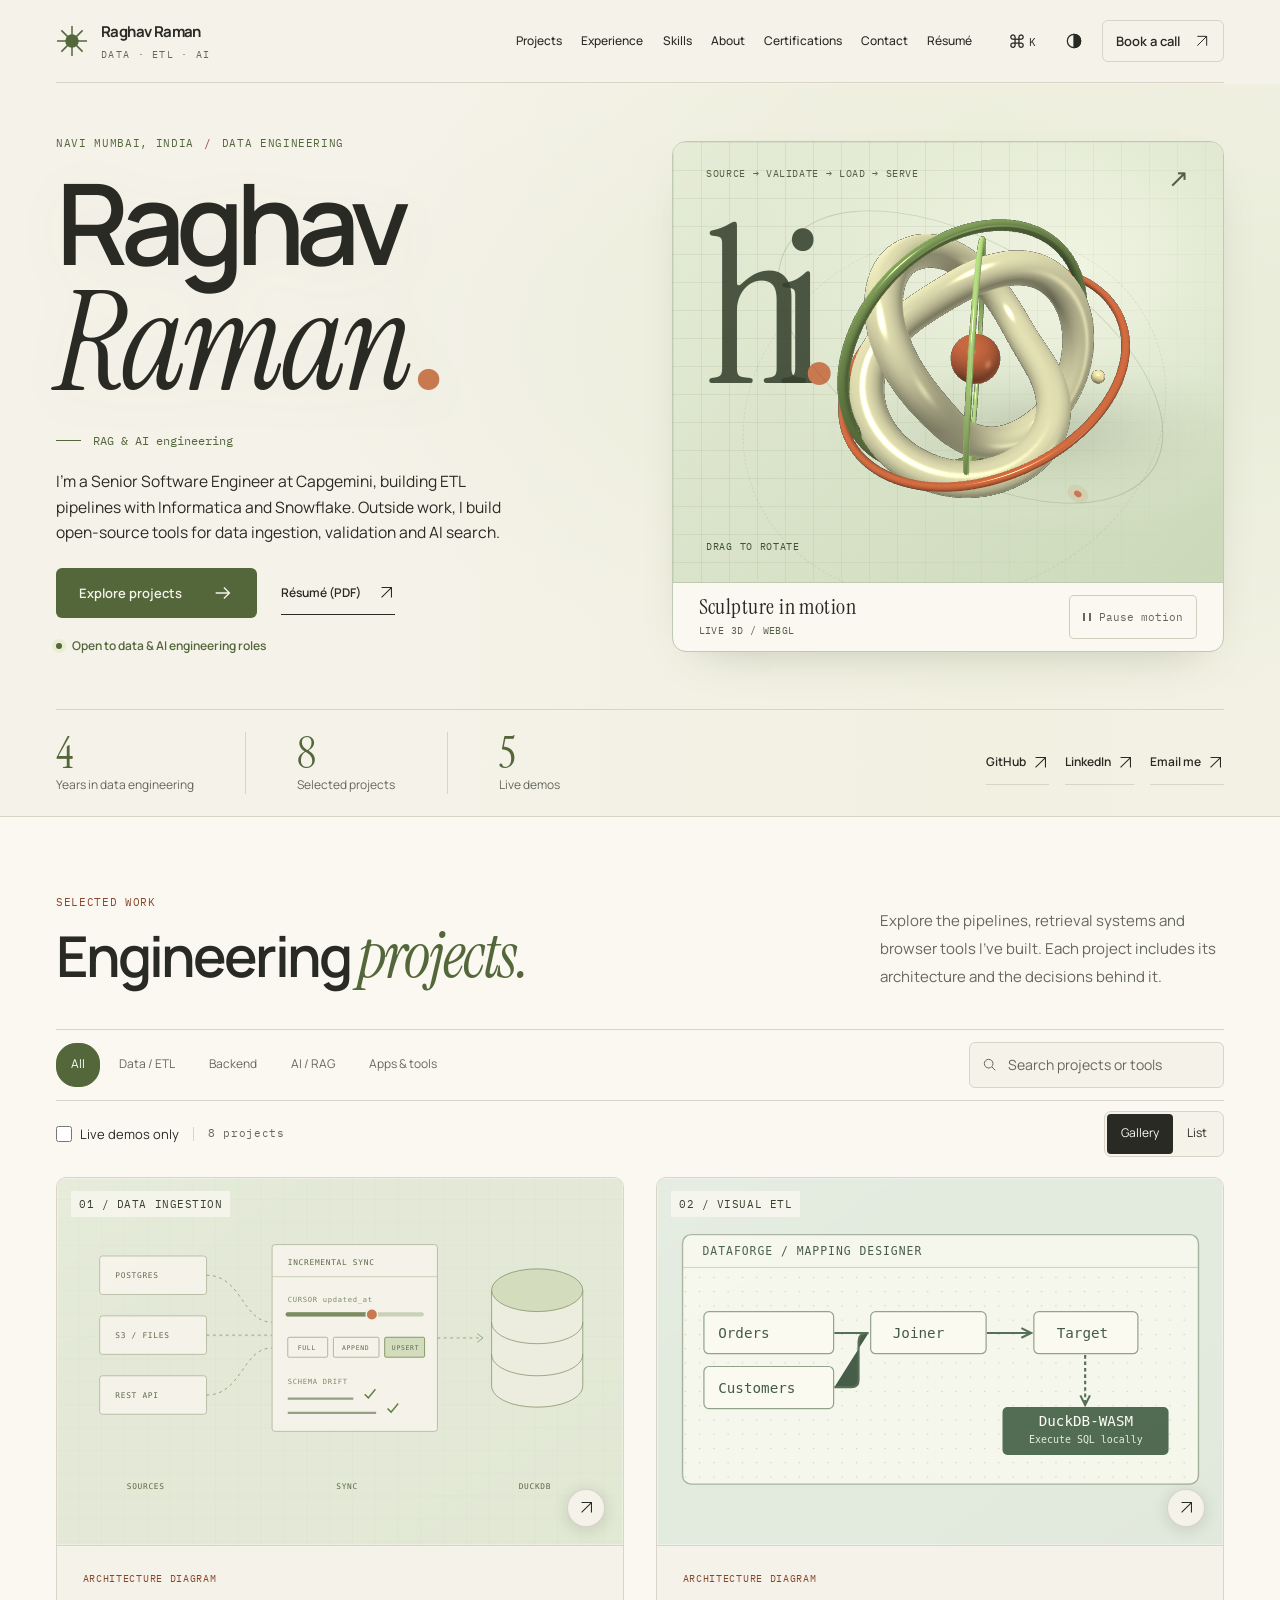
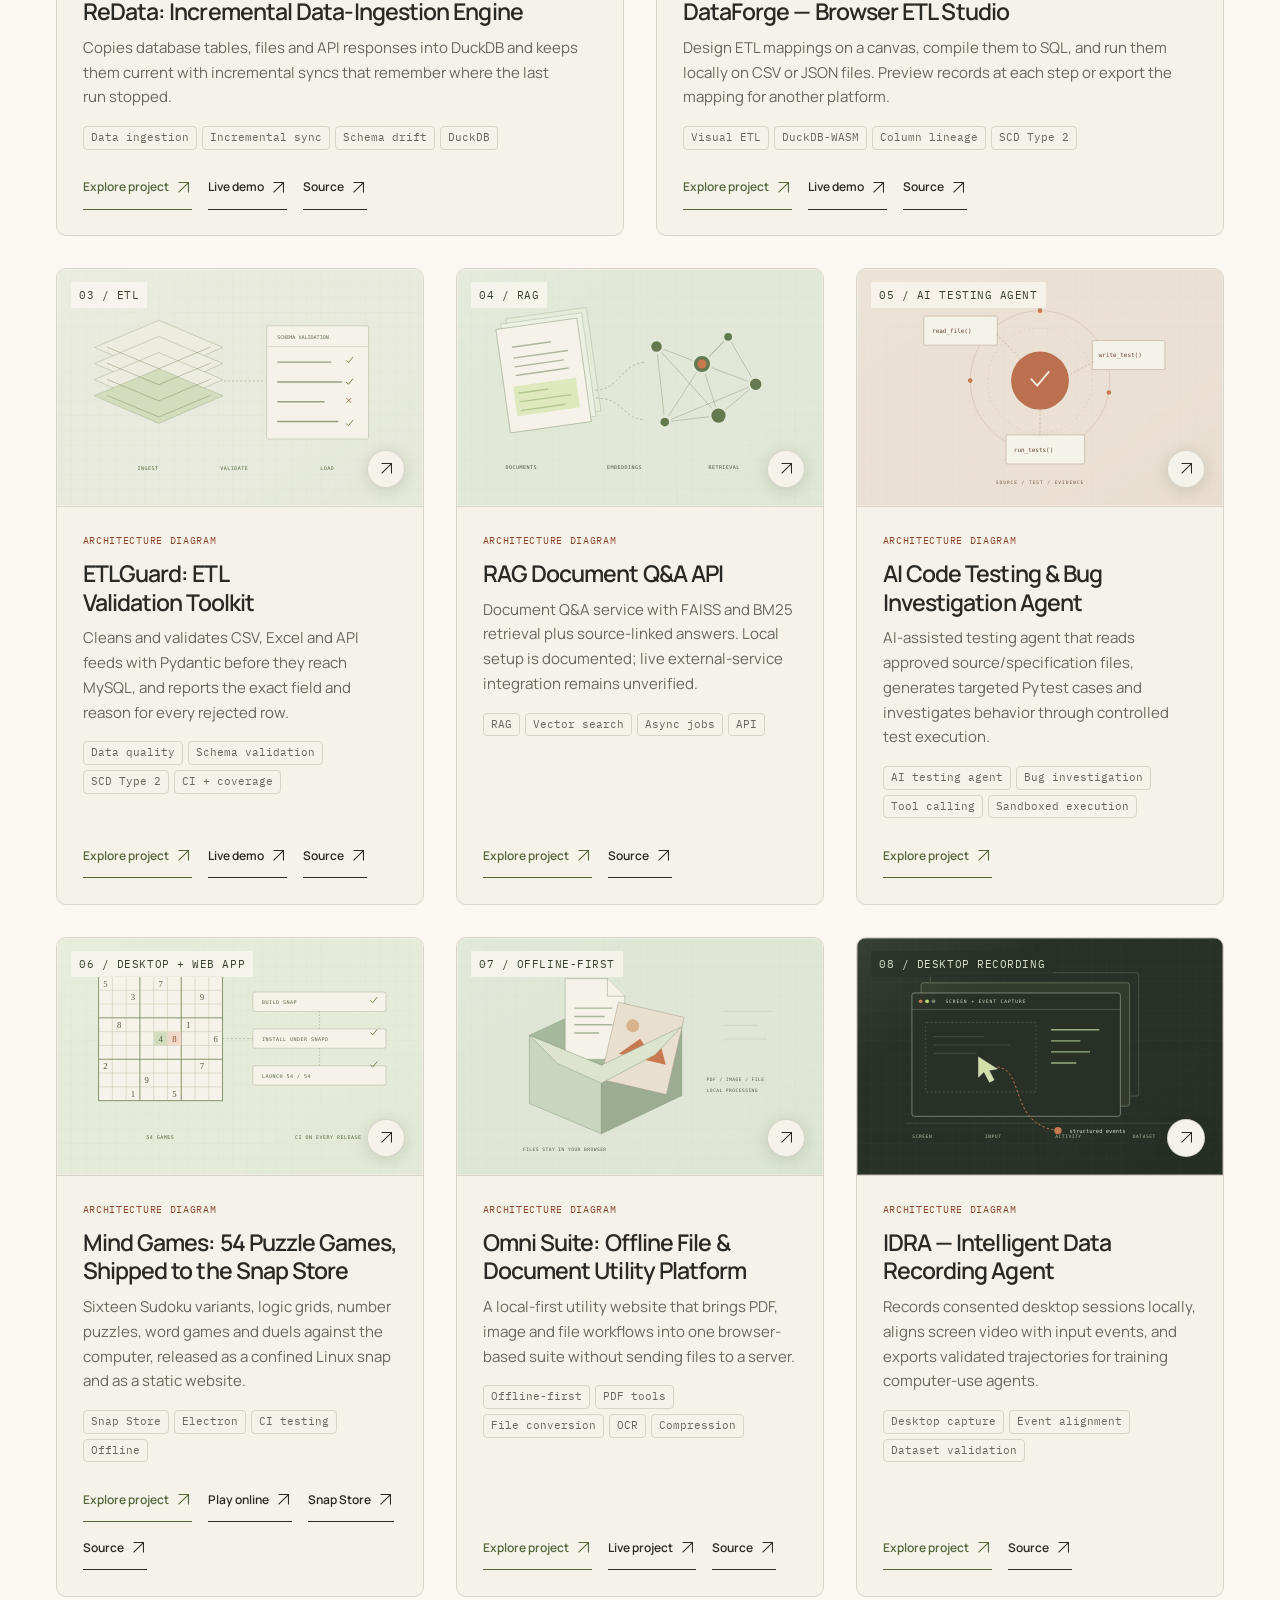
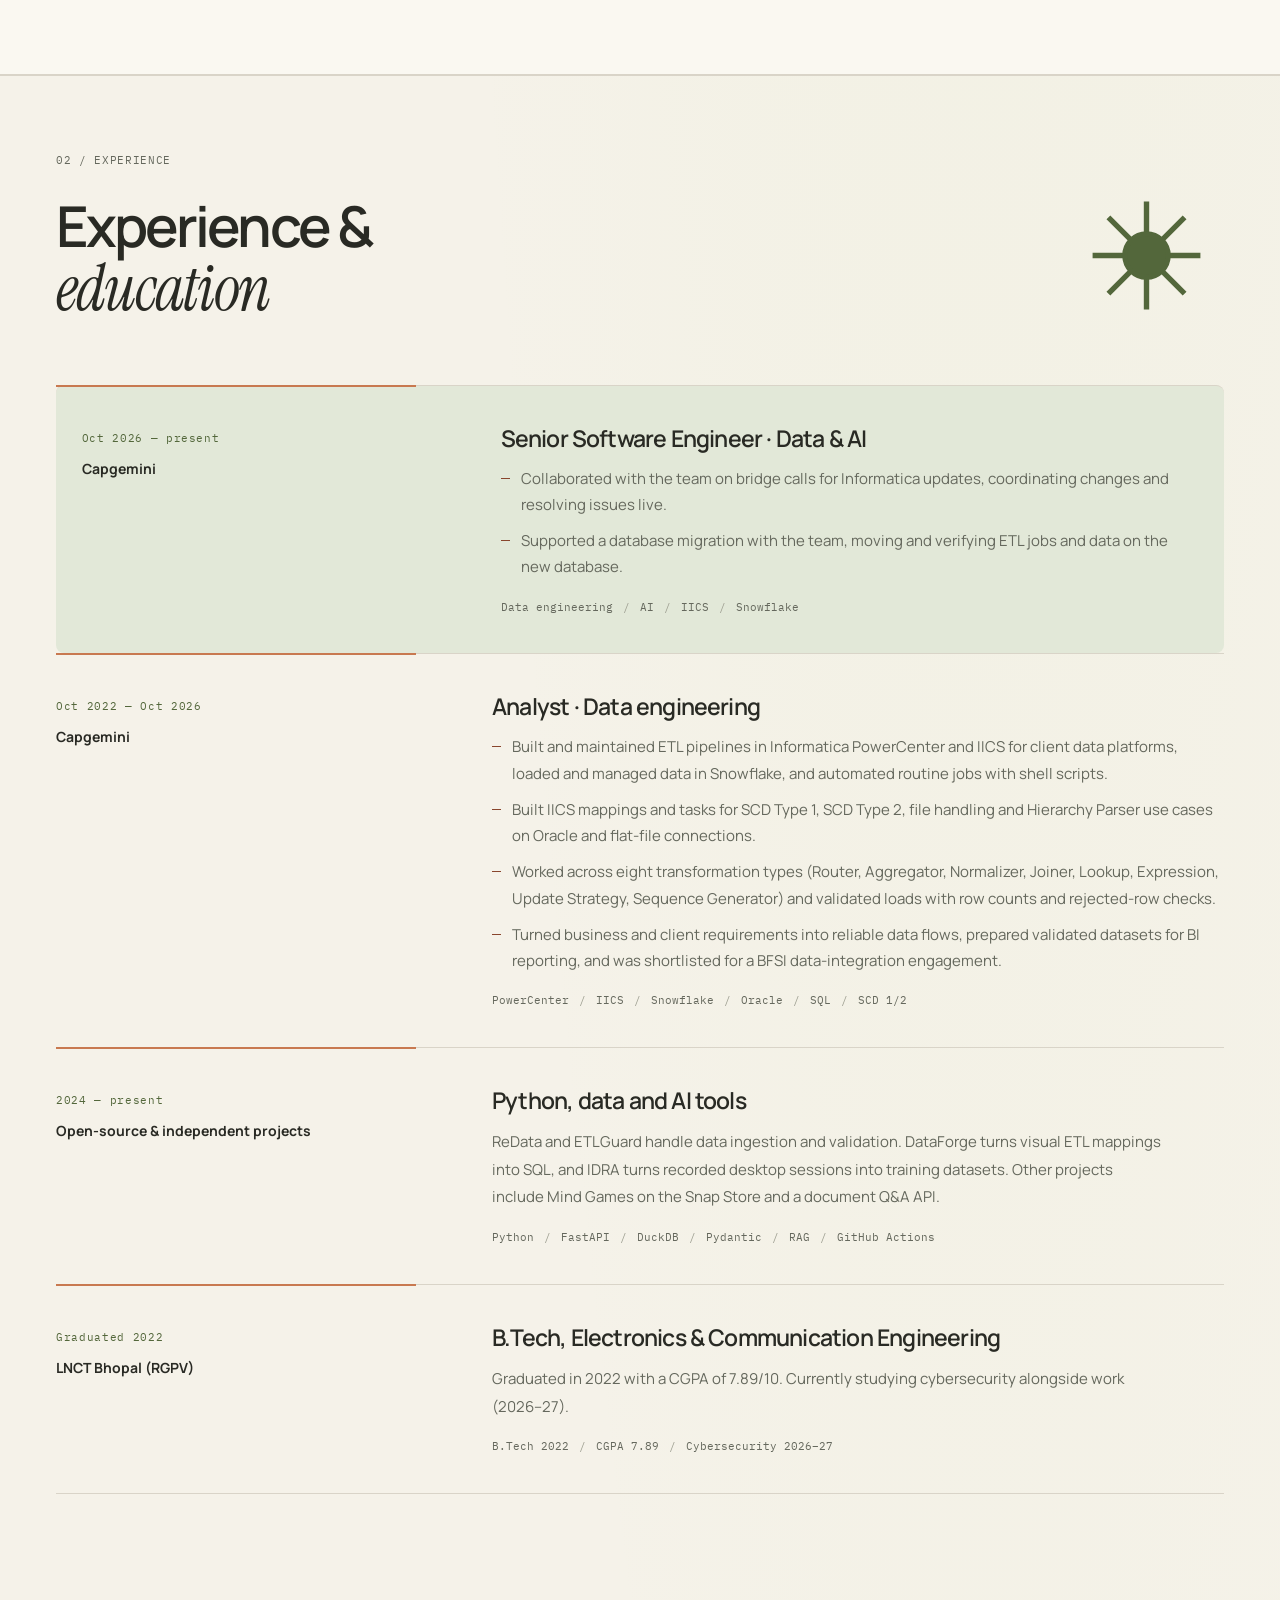
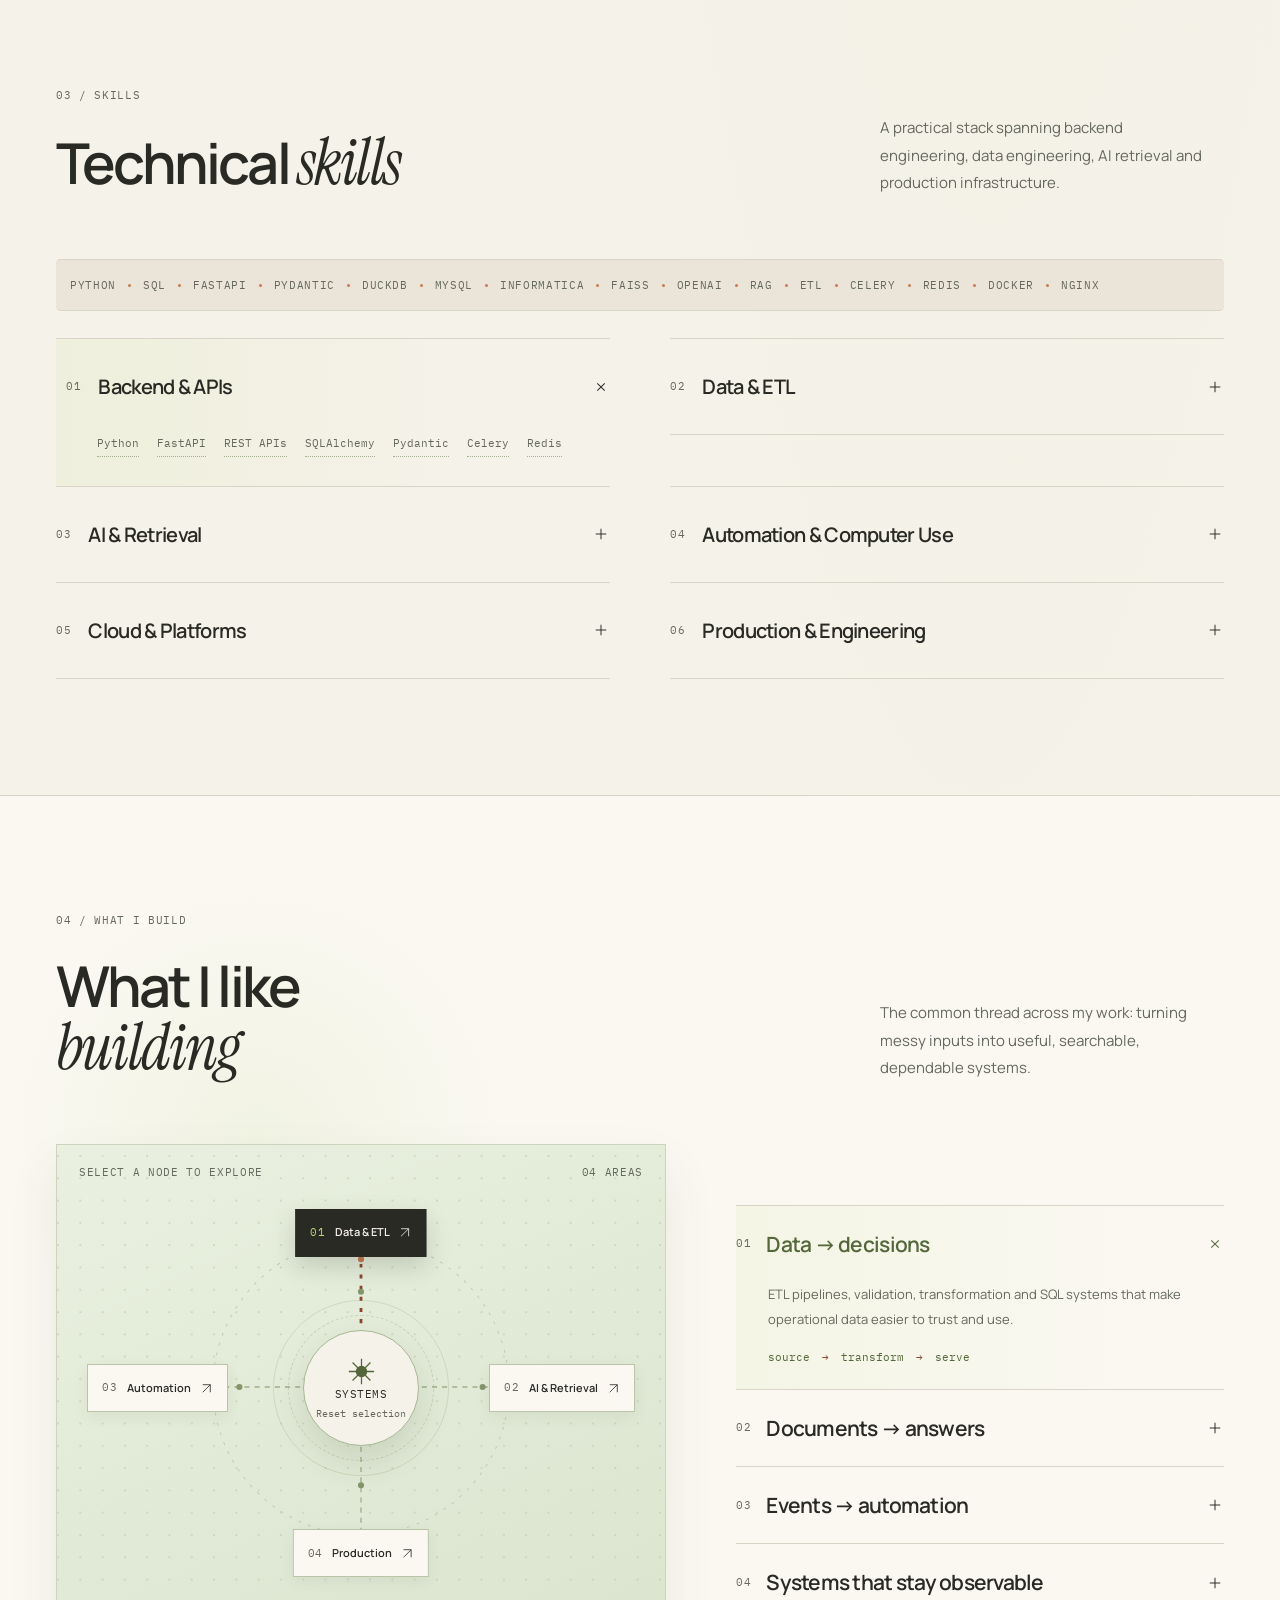
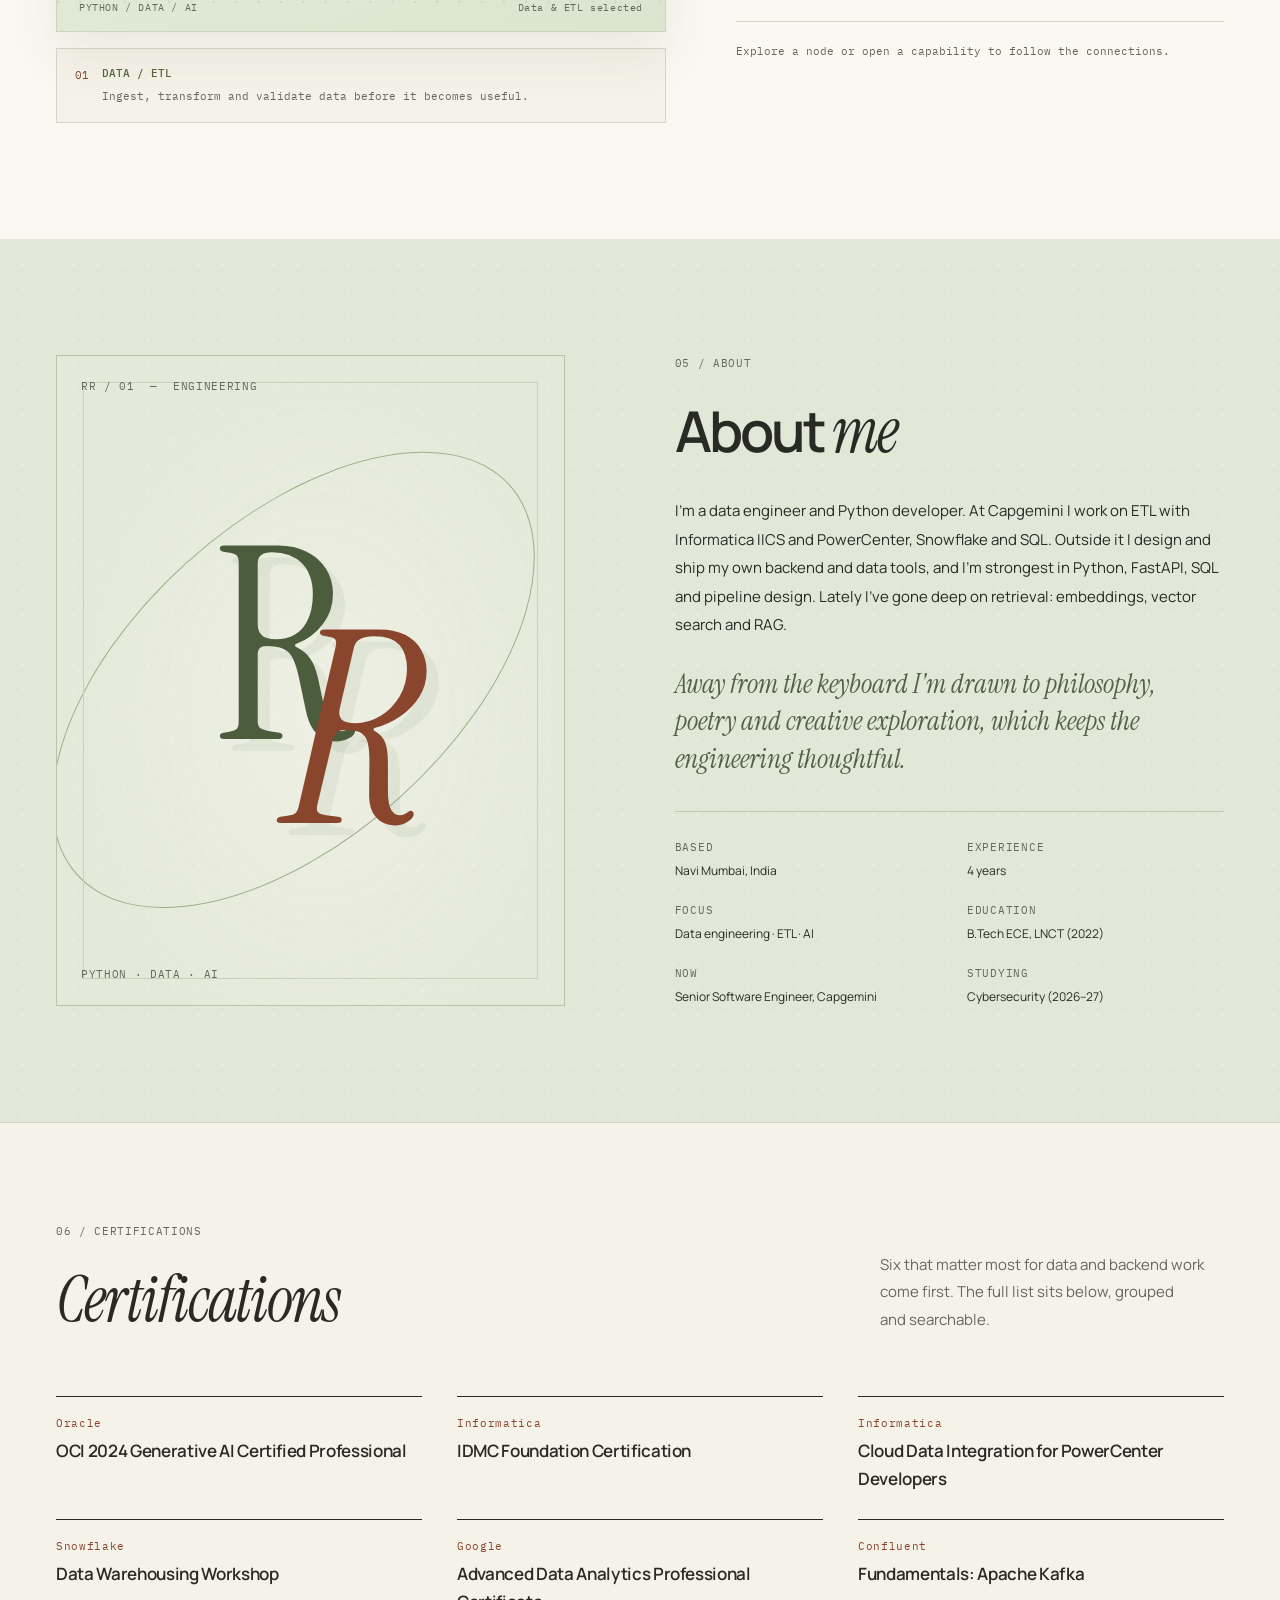
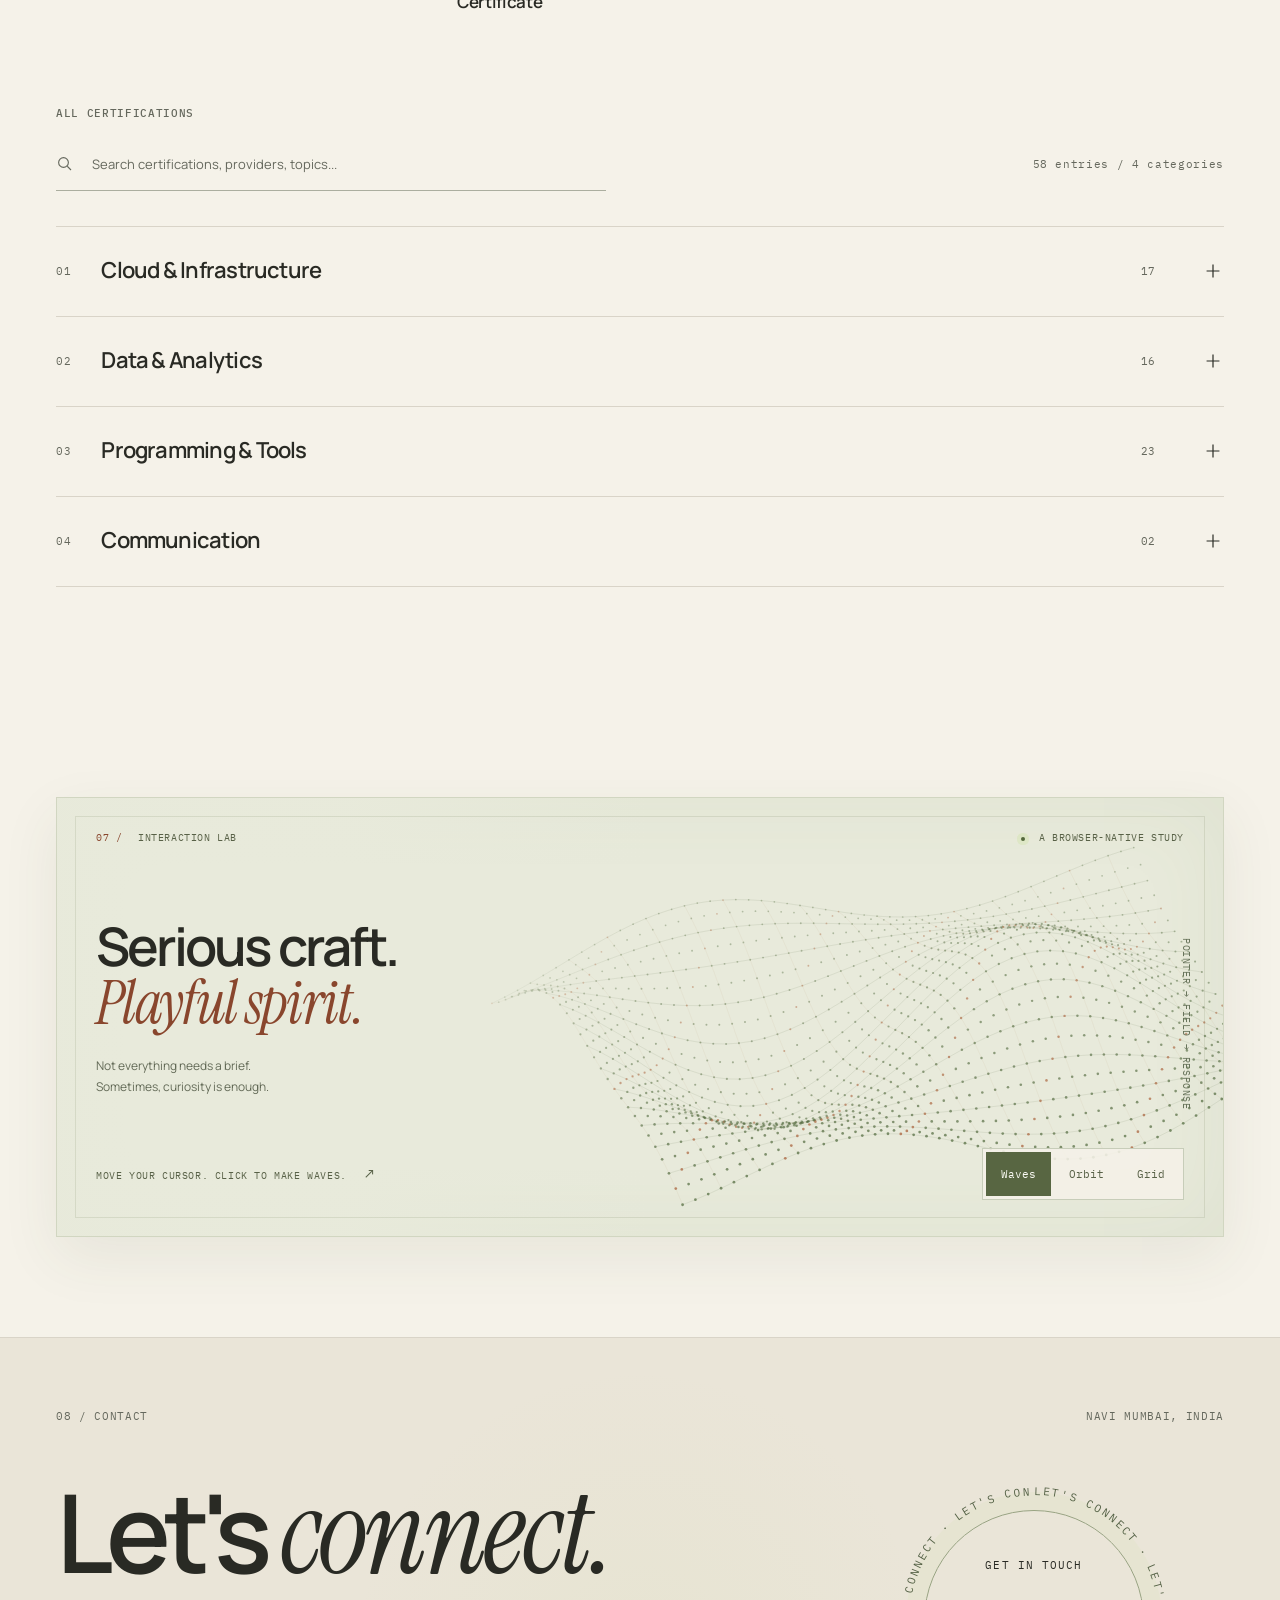
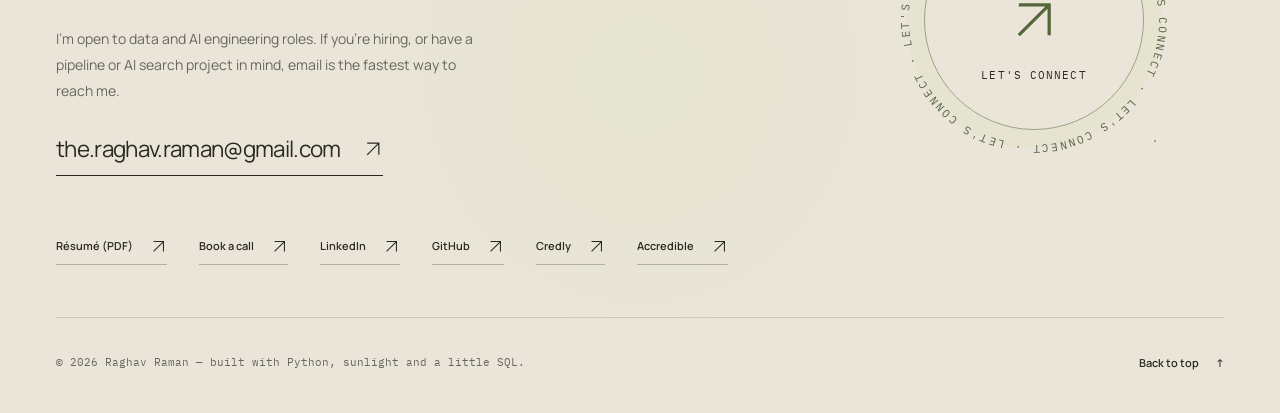
==== commit 5768e2f4: "Feature DataForge alongside ReData in the first project row" ====
--- a/index.html
+++ b/index.html
@@ -1031,35 +1031,35 @@
  <div class="project-body"><p class="visual-disclosure">Architecture diagram</p>
  <h3>ReData: Incremental Data-Ingestion Engine</h3><p class="project-summary">Copies database tables, files and API responses into DuckDB and keeps them current with incremental syncs that remember where the last run stopped.</p><div class="project-meta"><span>Data ingestion</span><span>Incremental sync</span><span>Schema drift</span><span>DuckDB</span></div>
  <div class="project-actions"><details class="project-source" id="details-redata" data-project="redata"><summary class="text-link" data-project-open="redata">Explore project <svg class="icon " aria-hidden="true" width="20" height="20"><use href="#i-arrow"/></svg></summary><div class="project-detail-content">
- <p class="project-stackline">Python · DuckDB · Apache Arrow · FastAPI · CLI</p><div class="detail-columns"><div><h4>What I built</h4><ul><li>Connectors for PostgreSQL, MySQL, SQL Server, Snowflake, SQLite, S3-compatible buckets, files and JSON REST APIs, read as Arrow batches of 50,000 rows.</li><li>Three sync modes: full refresh that builds beside the old table and swaps it in, append by cursor, and upsert by key in one transaction.</li><li>Cursor state saved after every successful run, and schema drift handled by adding columns and widening types.</li><li>A <code>redata</code> command, a FastAPI HTTP API, a scheduler with a run log you can query in SQL, and a browser workspace.</li></ul></div><div><h4>Engineering focus</h4><div class="detail-stack"><span>Python</span><span>DuckDB</span><span>Apache Arrow</span><span>FastAPI</span><span>CLI</span><span>Scheduling</span></div><p class="project-signal">Signal: <code>redata sync --all</code> exits with status 1 if any sync fails, so it can run unattended from cron.</p></div></div></div></details><a class="text-link project-live" data-live-demo href="https://theraghavraman.github.io/redata/" target="_blank" rel="noopener noreferrer">Live demo <svg class="icon " aria-hidden="true" width="20" height="20"><use href="#i-arrow"/></svg></a><a class="text-link project-live" href="https://github.com/theraghavraman/redata" target="_blank" rel="noopener noreferrer">Source <svg class="icon " aria-hidden="true" width="20" height="20"><use href="#i-arrow"/></svg></a></div></div></article><article class="project-card project-etl" id="project-etl" data-tags="data backend" data-project-title="ETLGuard: ETL Validation Toolkit">
+ <p class="project-stackline">Python · DuckDB · Apache Arrow · FastAPI · CLI</p><div class="detail-columns"><div><h4>What I built</h4><ul><li>Connectors for PostgreSQL, MySQL, SQL Server, Snowflake, SQLite, S3-compatible buckets, files and JSON REST APIs, read as Arrow batches of 50,000 rows.</li><li>Three sync modes: full refresh that builds beside the old table and swaps it in, append by cursor, and upsert by key in one transaction.</li><li>Cursor state saved after every successful run, and schema drift handled by adding columns and widening types.</li><li>A <code>redata</code> command, a FastAPI HTTP API, a scheduler with a run log you can query in SQL, and a browser workspace.</li></ul></div><div><h4>Engineering focus</h4><div class="detail-stack"><span>Python</span><span>DuckDB</span><span>Apache Arrow</span><span>FastAPI</span><span>CLI</span><span>Scheduling</span></div><p class="project-signal">Signal: <code>redata sync --all</code> exits with status 1 if any sync fails, so it can run unattended from cron.</p></div></div></div></details><a class="text-link project-live" data-live-demo href="https://theraghavraman.github.io/redata/" target="_blank" rel="noopener noreferrer">Live demo <svg class="icon " aria-hidden="true" width="20" height="20"><use href="#i-arrow"/></svg></a><a class="text-link project-live" href="https://github.com/theraghavraman/redata" target="_blank" rel="noopener noreferrer">Source <svg class="icon " aria-hidden="true" width="20" height="20"><use href="#i-arrow"/></svg></a></div></div></article><article class="project-card project-dataforge" id="project-dataforge" data-tags="data utility" data-project-title="DataForge — Browser ETL Studio">
+ <a class="project-preview" href="#details-dataforge" data-project-open="dataforge" aria-label="Explore DataForge — Browser ETL Studio">
+ <img src="[data-uri]" width="800" height="520" loading="lazy" alt="Orders and customers feed a visual join. The mapping compiles to SQL and runs locally in DuckDB-WASM.">
+ <span class="preview-index">02 / VISUAL ETL</span><span class="preview-arrow"><svg class="icon" aria-hidden="true" width="20" height="20"><use href="#i-arrow"/></svg></span></a>
+ <div class="project-body"><p class="visual-disclosure">Architecture diagram</p>
+ <h3>DataForge — Browser ETL Studio</h3><p class="project-summary">Design ETL mappings on a canvas, compile them to SQL, and run them locally on CSV or JSON files. Preview records at each step or export the mapping for another platform.</p><div class="project-meta"><span>Visual ETL</span><span>DuckDB-WASM</span><span>Column lineage</span><span>SCD Type 2</span></div>
+ <div class="project-actions"><details class="project-source" id="details-dataforge" data-project="dataforge"><summary class="text-link" data-project-open="dataforge">Explore project <svg class="icon" aria-hidden="true" width="20" height="20"><use href="#i-arrow"/></svg></summary><div class="project-detail-content">
+ <p class="project-stackline">JavaScript · DuckDB-WASM · SQL · IndexedDB</p><div class="detail-columns"><div><h4>What I built</h4><ul><li>Build mappings with joins, lookups, routers, aggregations and slowly changing dimensions.</li><li>Trace output columns back to their sources and inspect data quality rejects.</li><li>Connect sessions in a workflow, compare runs, and export mappings to Snowflake SQL, PySpark or dbt.</li></ul></div><div><h4>Engineering focus</h4><div class="detail-stack"><span>Mapping design</span><span>SCD Type 1 and 2</span><span>Workflow monitoring</span><span>Code generation</span></div><p class="project-signal">The live demo includes a customer-dimension mapping that tracks changes across loads with SCD Type 2.</p></div></div></div></details><a class="text-link project-live" data-live-demo href="https://theraghavraman.github.io/dataforge/" target="_blank" rel="noopener noreferrer">Live demo <svg class="icon" aria-hidden="true" width="20" height="20"><use href="#i-arrow"/></svg></a><a class="text-link project-live" href="https://github.com/theraghavraman/dataforge" target="_blank" rel="noopener noreferrer">Source <svg class="icon" aria-hidden="true" width="20" height="20"><use href="#i-arrow"/></svg></a></div></div></article><article class="project-card project-etl" id="project-etl" data-tags="data backend" data-project-title="ETLGuard: ETL Validation Toolkit">
  <a class="project-preview" href="#details-etl" data-project-open="etl" aria-label="Explore ETLGuard: ETL Validation Toolkit">
  <img src="[data-uri]" width="800" height="520" loading="lazy" alt="Concept diagram: incoming records pass through schema validation.">
- <span class="preview-index">02 / ETL</span><span class="preview-arrow"><svg class="icon " aria-hidden="true" width="20" height="20"><use href="#i-arrow"/></svg></span></a>
+ <span class="preview-index">03 / ETL</span><span class="preview-arrow"><svg class="icon " aria-hidden="true" width="20" height="20"><use href="#i-arrow"/></svg></span></a>
  <div class="project-body"><p class="visual-disclosure">Architecture diagram</p>
  <h3>ETLGuard: ETL Validation Toolkit</h3><p class="project-summary">Cleans and validates CSV, Excel and API feeds with Pydantic before they reach MySQL, and reports the exact field and reason for every rejected row.</p><div class="project-meta"><span>Data quality</span><span>Schema validation</span><span>SCD Type 2</span><span>CI + coverage</span></div>
  <div class="project-actions"><details class="project-source" id="details-etl" data-project="etl"><summary class="text-link" data-project-open="etl">Explore project <svg class="icon " aria-hidden="true" width="20" height="20"><use href="#i-arrow"/></svg></summary><div class="project-detail-content">
  <p class="project-stackline">Python · Pydantic · MySQL · Pytest · Pyodide · GitHub Actions</p><div class="detail-columns"><div><h4>What I built</h4><ul><li>YAML pipelines that define the data contract, cleaning rules, quality thresholds and destination.</li><li>Typed Pydantic models with cross-field rules, business-key uniqueness and null thresholds.</li><li>MySQL loads through staging tables: append, transactional replace, upsert and SCD Type 2 history.</li><li>Source/target count reconciliation that rolls back on a mismatch, and batches that are safe to retry.</li></ul></div><div><h4>Engineering focus</h4><div class="detail-stack"><span>Python</span><span>Pydantic</span><span>MySQL</span><span>Pytest</span><span>Pyodide</span><span>GitHub Actions</span></div><p class="project-signal">Signal: the same validation engine runs in the browser through Pyodide, so the live demo works with no install.</p></div></div></div></details><a class="text-link project-live" data-live-demo href="https://theraghavraman.github.io/etl-validation-toolkit/" target="_blank" rel="noopener noreferrer">Live demo <svg class="icon " aria-hidden="true" width="20" height="20"><use href="#i-arrow"/></svg></a><a class="text-link project-live" href="https://github.com/theraghavraman/etl-validation-toolkit" target="_blank" rel="noopener noreferrer">Source <svg class="icon " aria-hidden="true" width="20" height="20"><use href="#i-arrow"/></svg></a></div></div></article><article class="project-card project-rag" id="project-rag" data-tags="backend ai" data-project-title="RAG Document Q&amp;A API">
  <a class="project-preview" href="#details-rag" data-project-open="rag" aria-label="Explore RAG Document Q&amp;A API">
  <img src="[data-uri]" width="800" height="520" loading="lazy" alt="Concept diagram: documents connect to an embedding and retrieval network.">
- <span class="preview-index">03 / RAG</span><span class="preview-arrow"><svg class="icon " aria-hidden="true" width="20" height="20"><use href="#i-arrow"/></svg></span></a>
+ <span class="preview-index">04 / RAG</span><span class="preview-arrow"><svg class="icon " aria-hidden="true" width="20" height="20"><use href="#i-arrow"/></svg></span></a>
  <div class="project-body"><p class="visual-disclosure">Architecture diagram</p>
  <h3>RAG Document Q&amp;A API</h3><p class="project-summary">Document Q&amp;A service with FAISS and BM25 retrieval plus source-linked answers. Local setup is documented; live external-service integration remains unverified.</p><div class="project-meta"><span>RAG</span><span>Vector search</span><span>Async jobs</span><span>API</span></div>
  <div class="project-actions"><details class="project-source" id="details-rag" data-project="rag"><summary class="text-link" data-project-open="rag">Explore project <svg class="icon " aria-hidden="true" width="20" height="20"><use href="#i-arrow"/></svg></summary><div class="project-detail-content">
  <p class="project-stackline">FastAPI · LangChain · FAISS · Redis · Celery</p><div class="detail-columns"><div><h4>What I built</h4><ul><li>Document ingestion, chunking, embedding and vector-indexing pipeline.</li><li>Queue-based background processing for heavier ingestion tasks.</li><li>Retrieval endpoint returning structured answers with validated source identifiers.</li></ul></div><div><h4>Engineering focus</h4><div class="detail-stack"><span>FastAPI</span><span>LangChain</span><span>FAISS</span><span>Redis</span><span>Celery</span></div><p class="project-signal">Signal: separates ingestion, retrieval and API concerns so the system can evolve independently.</p></div></div></div></details><a class="text-link project-live" href="https://github.com/theraghavraman/rag-document-qa-production" target="_blank" rel="noopener noreferrer">Source <svg class="icon " aria-hidden="true" width="20" height="20"><use href="#i-arrow"/></svg></a></div></div></article><article class="project-card project-testing" id="project-testing" data-tags="backend ai testing" data-project-title="AI Code Testing &amp; Bug Investigation Agent">
  <a class="project-preview" href="#details-testing" data-project-open="testing" aria-label="Explore AI Code Testing &amp; Bug Investigation Agent">
  <img src="[data-uri]" width="800" height="520" loading="lazy" alt="Concept diagram: read_file, write_test and run_tests surround test evidence.">
- <span class="preview-index">04 / AI TESTING AGENT</span><span class="preview-arrow"><svg class="icon " aria-hidden="true" width="20" height="20"><use href="#i-arrow"/></svg></span></a>
+ <span class="preview-index">05 / AI TESTING AGENT</span><span class="preview-arrow"><svg class="icon " aria-hidden="true" width="20" height="20"><use href="#i-arrow"/></svg></span></a>
  <div class="project-body"><p class="visual-disclosure">Architecture diagram</p>
  <h3>AI Code Testing &amp; Bug Investigation Agent</h3><p class="project-summary">AI-assisted testing agent that reads approved source/specification files, generates targeted Pytest cases and investigates behavior through controlled test execution.</p><div class="project-meta"><span>AI testing agent</span><span>Bug investigation</span><span>Tool calling</span><span>Sandboxed execution</span></div>
  <div class="project-actions"><details class="project-source" id="details-testing" data-project="testing"><summary class="text-link" data-project-open="testing">Explore project <svg class="icon " aria-hidden="true" width="20" height="20"><use href="#i-arrow"/></svg></summary><div class="project-detail-content">
- <p class="project-stackline">Python · FastAPI · OpenAI Responses API · Function Calling · Pytest · Pydantic · Docker</p><div class="detail-columns"><div><h4>What I built</h4><ul><li>Agent workflow that reads approved source and specification files and generates targeted Pytest cases.</li><li>OpenAI Responses API tool-calling loop with <code>read_file</code>, <code>write_test</code> and <code>run_tests</code> tools.</li><li>Bounded investigation with append-only generated tests and structured JSON/Markdown reports separating test evidence from model analysis.</li></ul></div><div><h4>Engineering focus</h4><div class="detail-stack"><span>OpenAI Responses API</span><span>Function Calling</span><span>Pytest</span><span>Pydantic</span><span>Docker</span><span>FastAPI</span></div><p class="project-signal">Signal: generated tests run inside controlled Docker execution with resource/time limits, restricted filesystem access and external network access disabled.</p></div></div></div></details></div></div></article><article class="project-card project-dataforge" id="project-dataforge" data-tags="data utility" data-project-title="DataForge — Browser ETL Studio">
- <a class="project-preview" href="#details-dataforge" data-project-open="dataforge" aria-label="Explore DataForge — Browser ETL Studio">
- <img src="[data-uri]" width="800" height="520" loading="lazy" alt="Orders and customers feed a visual join. The mapping compiles to SQL and runs locally in DuckDB-WASM.">
- <span class="preview-index">05 / VISUAL ETL</span><span class="preview-arrow"><svg class="icon" aria-hidden="true" width="20" height="20"><use href="#i-arrow"/></svg></span></a>
- <div class="project-body"><p class="visual-disclosure">Architecture diagram</p>
- <h3>DataForge — Browser ETL Studio</h3><p class="project-summary">Design ETL mappings on a canvas, compile them to SQL, and run them locally on CSV or JSON files. Preview records at each step or export the mapping for another platform.</p><div class="project-meta"><span>Visual ETL</span><span>DuckDB-WASM</span><span>Column lineage</span><span>SCD Type 2</span></div>
- <div class="project-actions"><details class="project-source" id="details-dataforge" data-project="dataforge"><summary class="text-link" data-project-open="dataforge">Explore project <svg class="icon" aria-hidden="true" width="20" height="20"><use href="#i-arrow"/></svg></summary><div class="project-detail-content">
- <p class="project-stackline">JavaScript · DuckDB-WASM · SQL · IndexedDB</p><div class="detail-columns"><div><h4>What I built</h4><ul><li>Build mappings with joins, lookups, routers, aggregations and slowly changing dimensions.</li><li>Trace output columns back to their sources and inspect data quality rejects.</li><li>Connect sessions in a workflow, compare runs, and export mappings to Snowflake SQL, PySpark or dbt.</li></ul></div><div><h4>Engineering focus</h4><div class="detail-stack"><span>Mapping design</span><span>SCD Type 1 and 2</span><span>Workflow monitoring</span><span>Code generation</span></div><p class="project-signal">The live demo includes a customer-dimension mapping that tracks changes across loads with SCD Type 2.</p></div></div></div></details><a class="text-link project-live" data-live-demo href="https://theraghavraman.github.io/dataforge/" target="_blank" rel="noopener noreferrer">Live demo <svg class="icon" aria-hidden="true" width="20" height="20"><use href="#i-arrow"/></svg></a><a class="text-link project-live" href="https://github.com/theraghavraman/dataforge" target="_blank" rel="noopener noreferrer">Source <svg class="icon" aria-hidden="true" width="20" height="20"><use href="#i-arrow"/></svg></a></div></div></article><article class="project-card project-mindgames" id="project-mindgames" data-tags="utility" data-project-title="Mind Games: 54 Puzzle Games, Shipped to the Snap Store">
+ <p class="project-stackline">Python · FastAPI · OpenAI Responses API · Function Calling · Pytest · Pydantic · Docker</p><div class="detail-columns"><div><h4>What I built</h4><ul><li>Agent workflow that reads approved source and specification files and generates targeted Pytest cases.</li><li>OpenAI Responses API tool-calling loop with <code>read_file</code>, <code>write_test</code> and <code>run_tests</code> tools.</li><li>Bounded investigation with append-only generated tests and structured JSON/Markdown reports separating test evidence from model analysis.</li></ul></div><div><h4>Engineering focus</h4><div class="detail-stack"><span>OpenAI Responses API</span><span>Function Calling</span><span>Pytest</span><span>Pydantic</span><span>Docker</span><span>FastAPI</span></div><p class="project-signal">Signal: generated tests run inside controlled Docker execution with resource/time limits, restricted filesystem access and external network access disabled.</p></div></div></div></details></div></div></article><article class="project-card project-mindgames" id="project-mindgames" data-tags="utility" data-project-title="Mind Games: 54 Puzzle Games, Shipped to the Snap Store">
  <a class="project-preview" href="#details-mindgames" data-project-open="mindgames" aria-label="Explore Mind Games: 54 Puzzle Games, Shipped to the Snap Store">
  <img loading="lazy" src="[data-uri]" width="800" height="520" alt="Concept diagram: a Sudoku grid next to a CI pipeline that builds, installs and launches all 54 games.">
  <span class="preview-index">06 / DESKTOP + WEB APP</span><span class="preview-arrow"><svg class="icon " aria-hidden="true" width="20" height="20"><use href="#i-arrow"/></svg></span></a>
